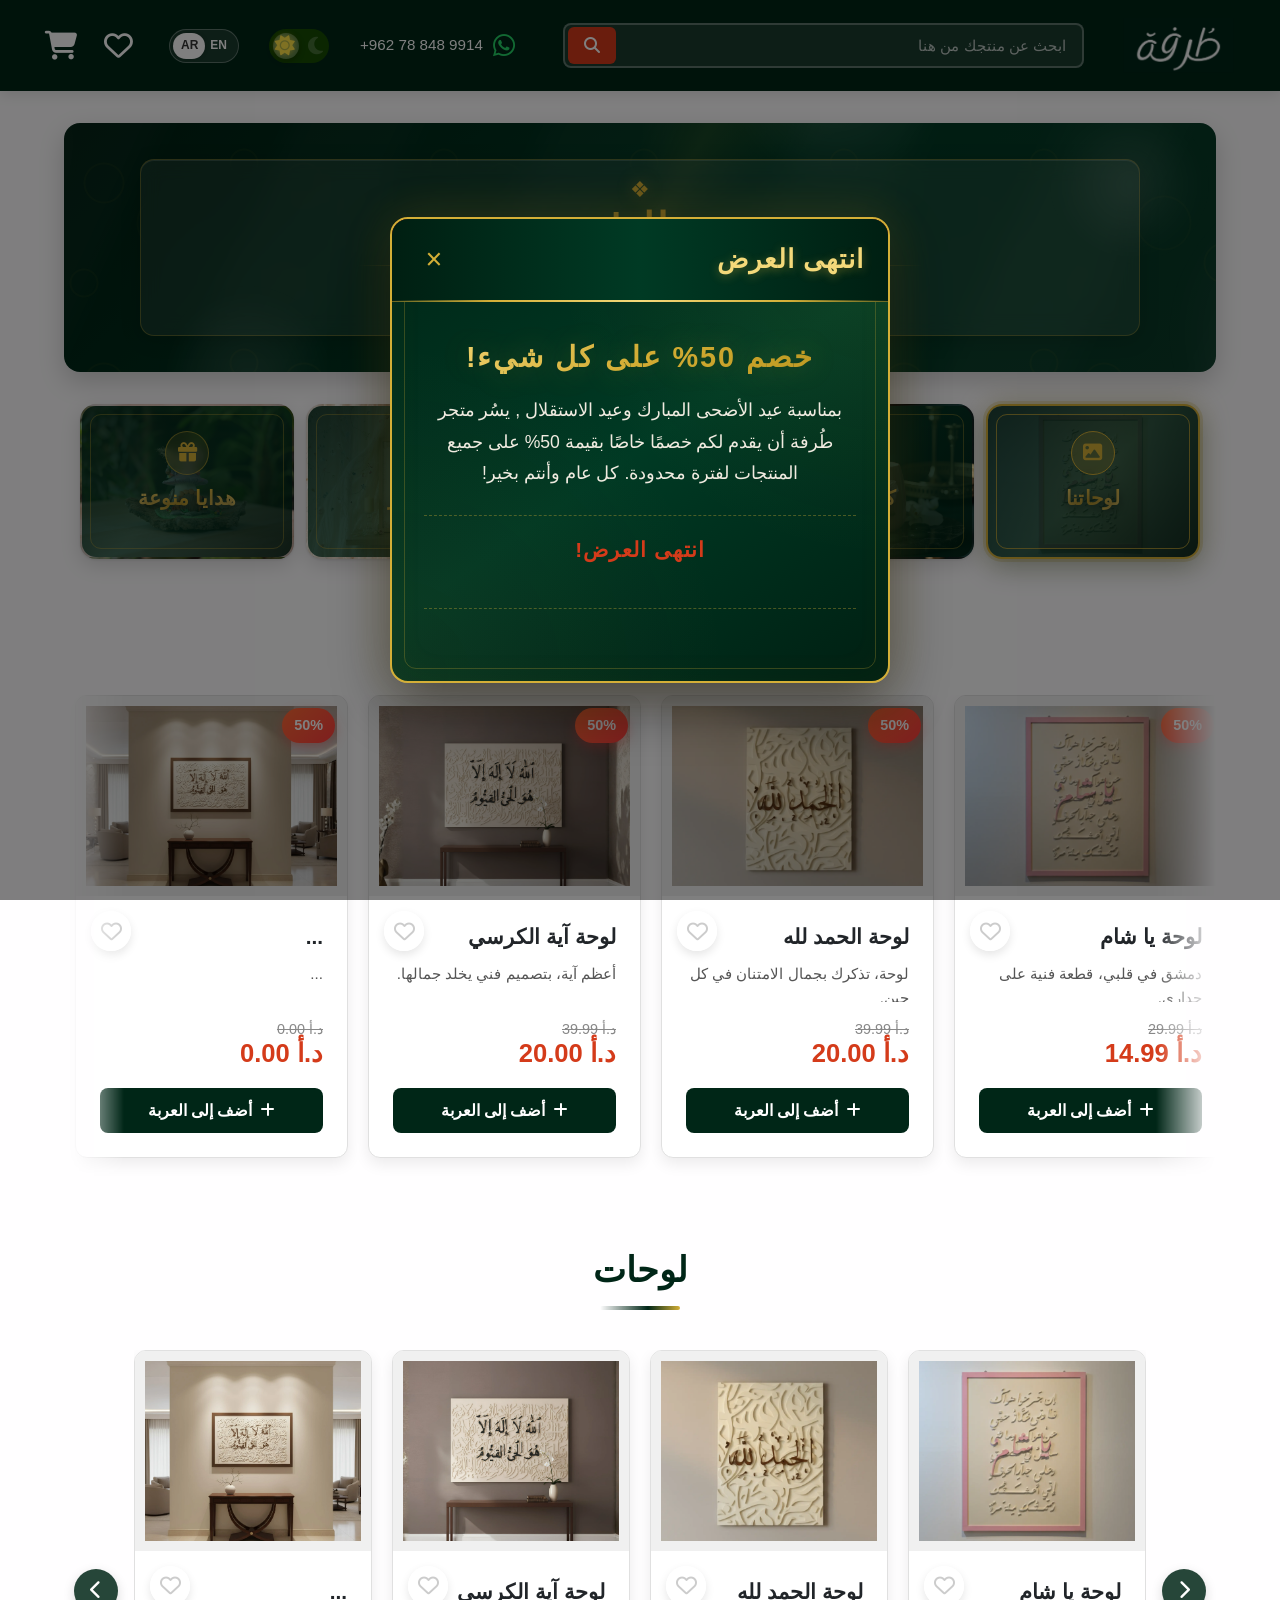
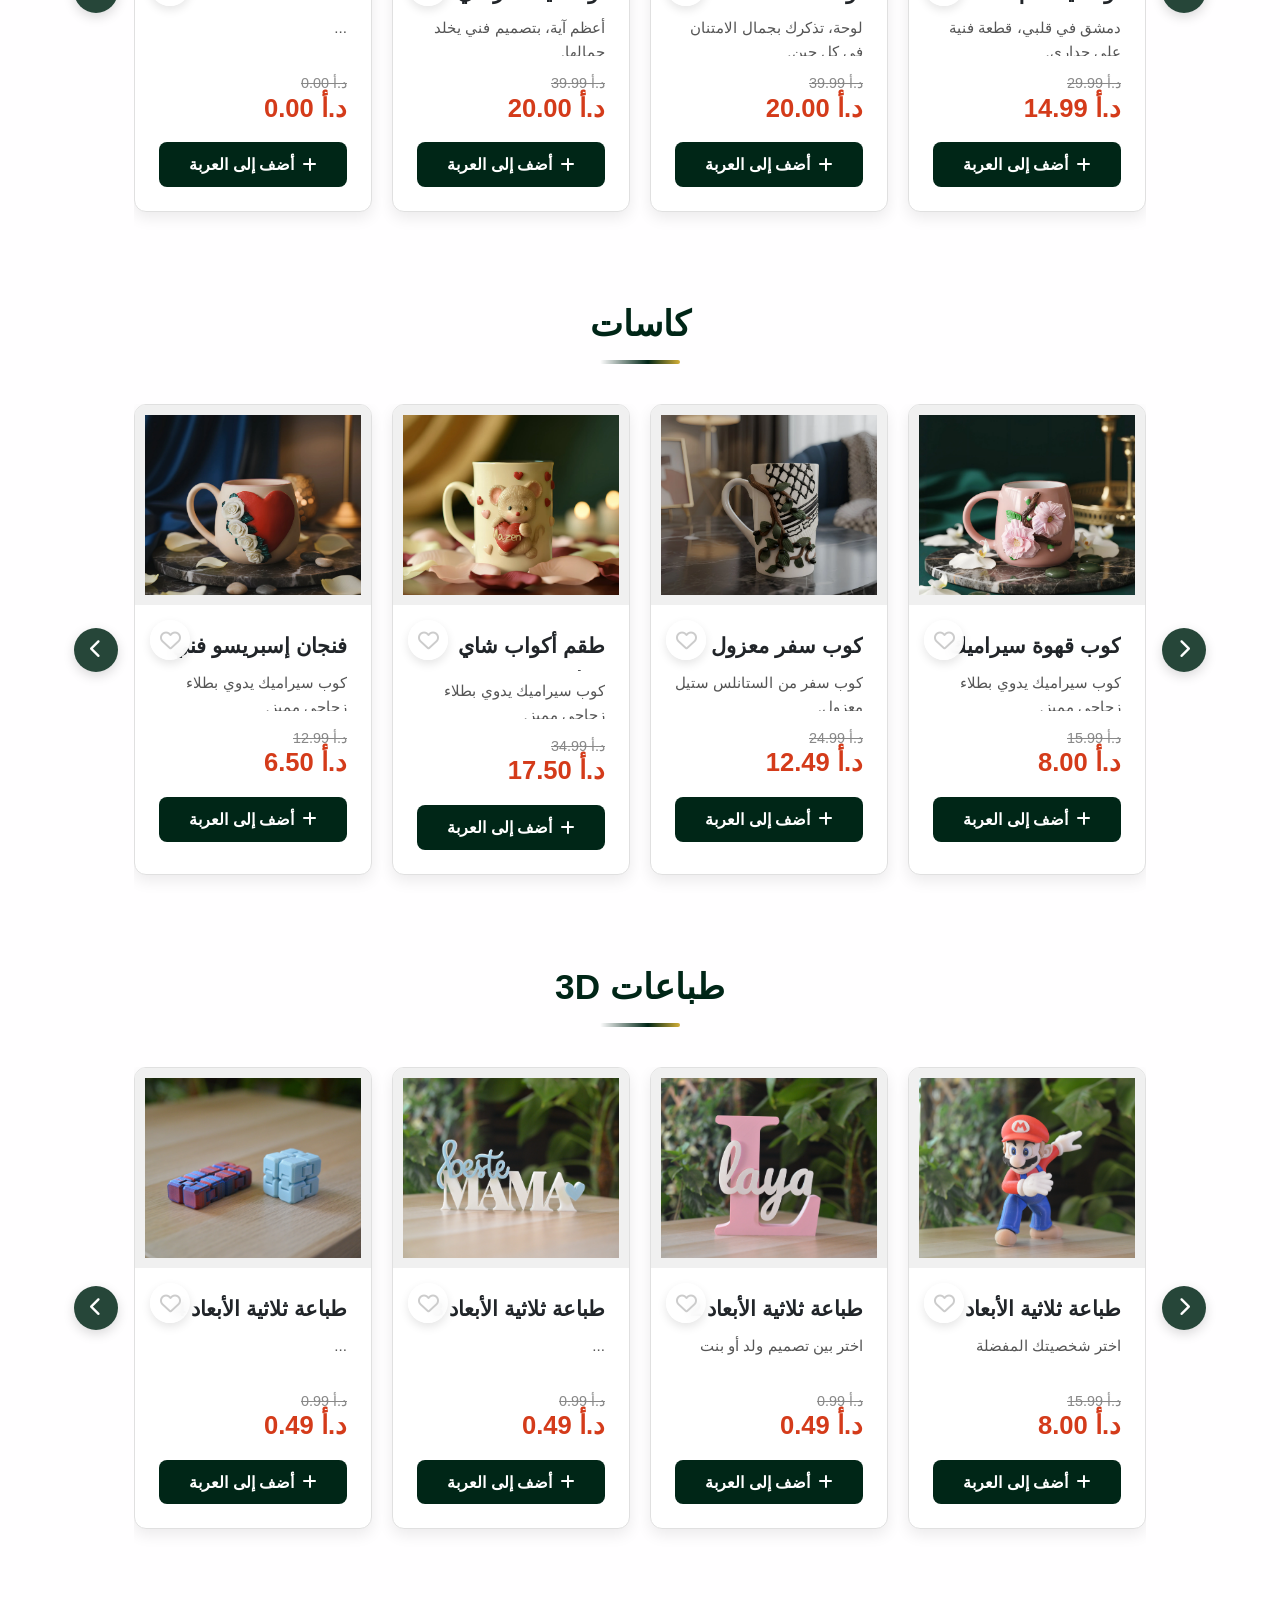
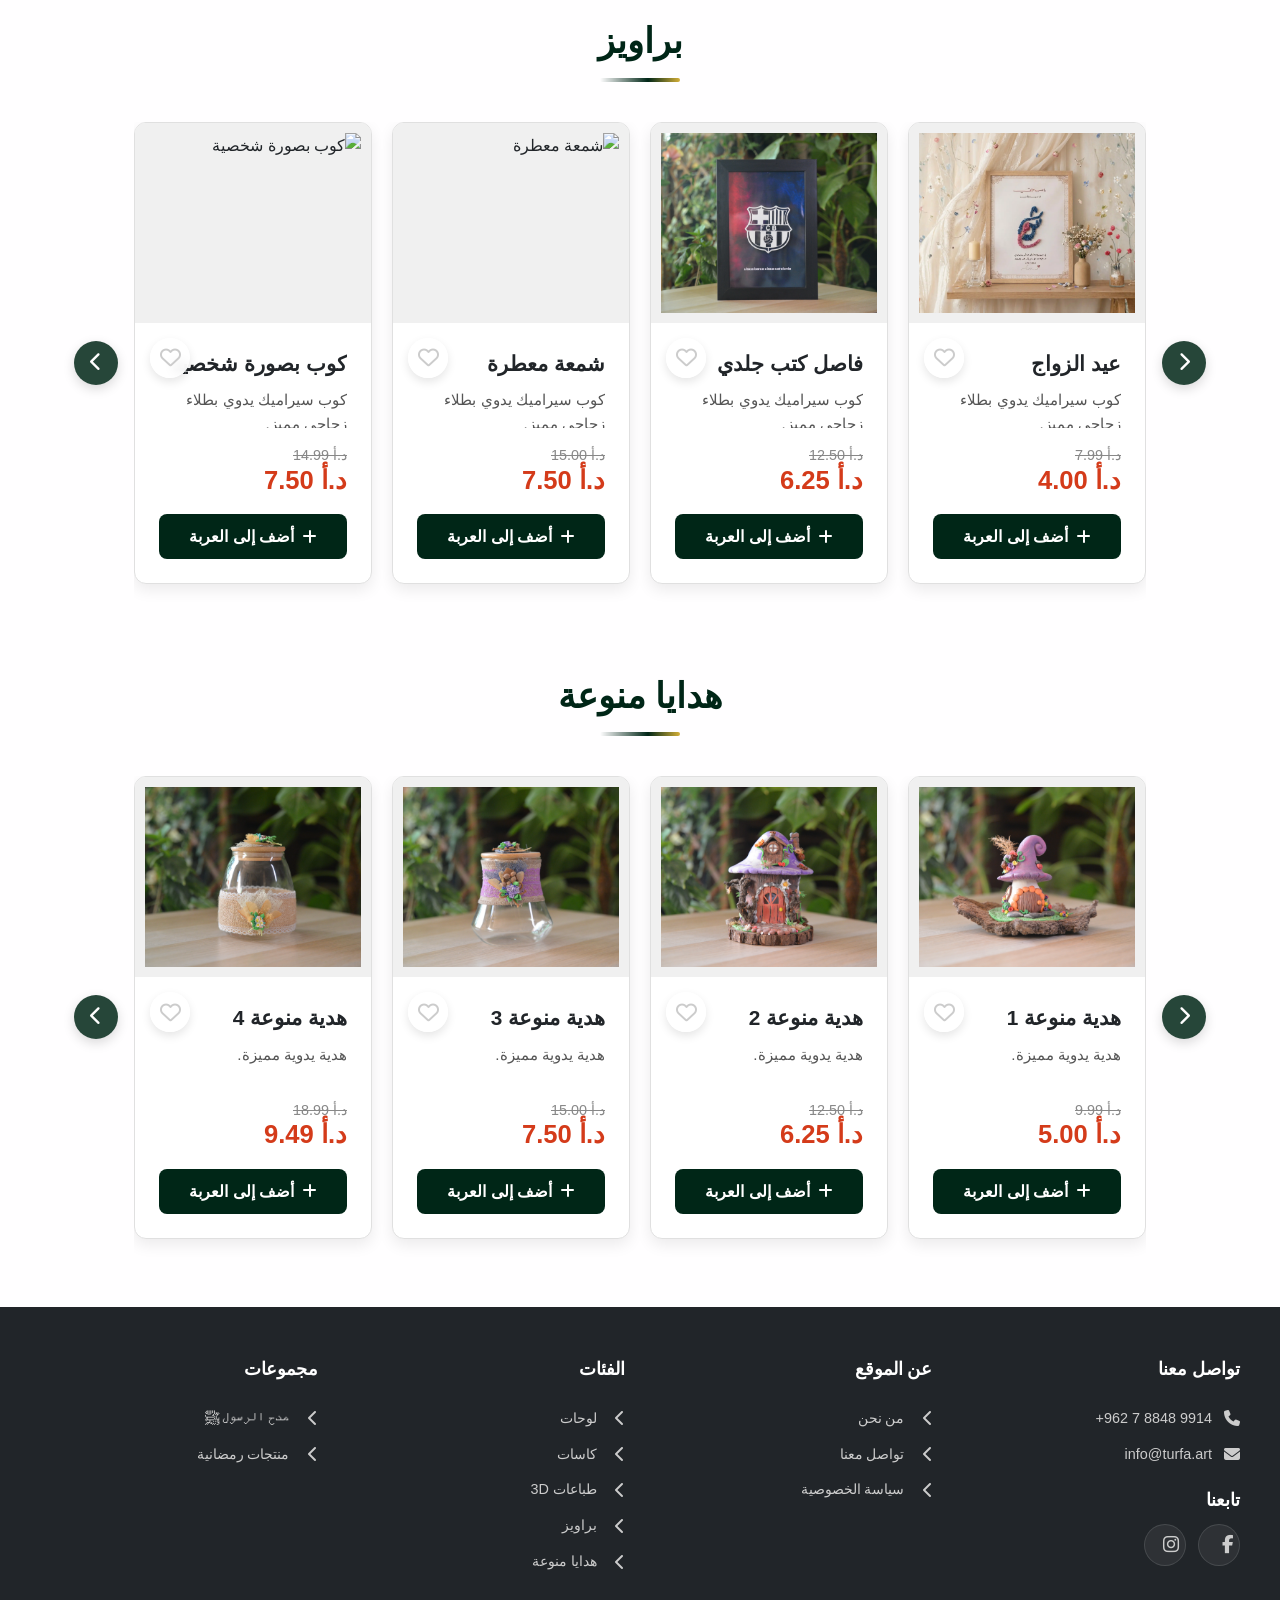
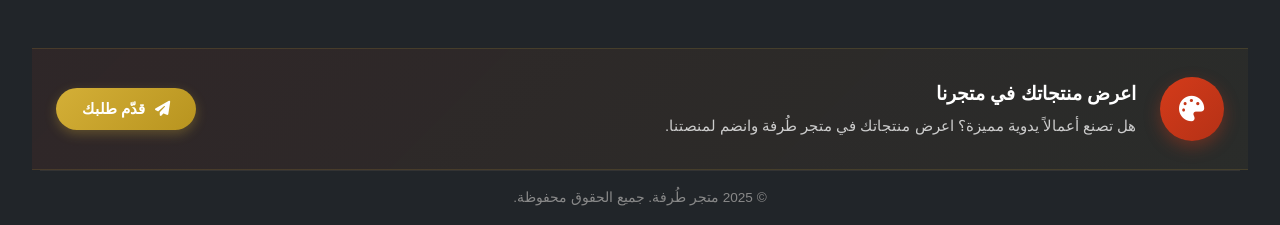
==== index.html @ 9173e9cd "Your message here" ====
<!DOCTYPE html>
<html lang="ar" dir="rtl"> 
<head>
    <meta charset="UTF-8">
    <meta name="viewport" content="width=device-width, initial-scale=1.0">

    <!-- ================================================== -->
    <!-- 🟢 SEO META TAGS - Primary                          -->
    <!-- ================================================== -->
    <title>متجر طُرفة | لوحات بالخط العربي وهدايا أردنية مميزة | Turfa Store</title>
    <meta name="description" content="متجر طُرفة - لوحات بخط عربي ثلاثية الأبعاد، كاسات مميزة، طباعات 3D، براويز، وهدايا عيد الزواج المخصصة. ديكور عربي أصيل بأيدٍ أردنية. توصيل لكل محافظات الأردن. Arabic calligraphy paintings, custom gifts, and authentic décor pieces from Jordan.">
    <meta name="keywords" content="متجر طرفة, خط عربي, لوحات خط عربي, هدايا الأردن, ديكور عربي, لوحات ثلاثية الأبعاد, هدايا عيد زواج, هدايا مخصصة, براويز, كاسات مميزة, طباعة 3D, ديكور بيت, لوحات عمّان, هدايا الزرقاء, turfa, turfa store, arabic calligraphy, jordan gifts, custom paintings, wedding gifts jordan, 3d prints, decor amman">
    <meta name="author" content="Turfa Store - متجر طُرفة">
    <meta name="robots" content="index, follow">
    <meta name="language" content="Arabic, English">
    <meta name="geo.region" content="JO">
    <meta name="geo.placename" content="Amman, Jordan">
    <meta name="theme-color" content="#002617">

    <!-- Canonical URL (عدّلها لما تشتري الدومين) -->
    <link rel="canonical" href="https://turfajo.me">

    <!-- ================================================== -->
    <!-- 🟢 OPEN GRAPH (Facebook, WhatsApp, LinkedIn)        -->
    <!-- ================================================== -->
    <meta property="og:type" content="website">
    <meta property="og:site_name" content="متجر طُرفة - Turfa Store">
    <meta property="og:title" content="متجر طُرفة | لوحات بالخط العربي وهدايا أردنية مميزة">
    <meta property="og:description" content="لوحات بخط عربي ثلاثية الأبعاد، كاسات مميزة، طباعات 3D، وهدايا مخصصة. ديكور عربي أصيل بأيدٍ أردنية. توصيل لكل الأردن.">
    <meta property="og:url" content="https://turfajo.me">
    <meta property="og:image" content="https://turfajo.me/icons/og-image.png">
    <meta property="og:image:secure_url" content="https://turfajo.me/icons/og-image.png">
    <meta property="og:image:type" content="image/png">
    <meta property="og:image:width" content="1200">
    <meta property="og:image:height" content="630">
    <meta property="og:image:alt" content="متجر طُرفة - فن عربي أصيل">
    <meta property="og:locale" content="ar_JO">
    <meta property="og:locale:alternate" content="en_US">

    <!-- ================================================== -->
    <!-- 🟢 TWITTER CARD                                     -->
    <!-- ================================================== -->
    <meta name="twitter:card" content="summary_large_image">
    <meta name="twitter:title" content="متجر طُرفة | لوحات بالخط العربي وهدايا أردنية مميزة">
    <meta name="twitter:description" content="لوحات بخط عربي ثلاثية الأبعاد، هدايا مخصصة، ديكور عربي أصيل. توصيل لكل الأردن.">
    <meta name="twitter:image" content="https://turfajo.me/icons/og-image.png">
    <meta name="twitter:image:alt" content="متجر طُرفة">

    <!-- ================================================== -->
    <!-- 🟢 FAVICON & APPLE TOUCH ICONS                      -->
    <!-- ================================================== -->
    <link rel="icon" type="image/png" href="icons/turfa_logo_ar.png">
    <link rel="shortcut icon" href="icons/turfa_logo_ar.png">
    <link rel="apple-touch-icon" href="icons/turfa_logo_ar.png">

    <!-- ================================================== -->
    <!-- 🟢 SCHEMA.ORG STRUCTURED DATA (Google Rich Results) -->
    <!-- ================================================== -->
    <script type="application/ld+json">
    {
      "@context": "https://schema.org",
      "@type": "Store",
      "name": "متجر طُرفة",
      "alternateName": "Turfa Store",
      "url": "https://turfajo.me/",
      "logo": "https://turfajo.me/icons/turfa_logo_ar.png",
      "image": "https://turfajo.me/icons/og-image.png",
      "description": "متجر متخصص بلوحات الخط العربي ثلاثية الأبعاد، الكاسات المميزة، الطباعات 3D، البراويز، والهدايا المخصصة. ديكور عربي أصيل من الأردن.",
      "address": {
        "@type": "PostalAddress",
        "addressCountry": "JO",
        "addressRegion": "Amman"
      },
      "contactPoint": {
        "@type": "ContactPoint",
        "telephone": "+962788489914",
        "contactType": "customer service",
        "availableLanguage": ["Arabic", "English"]
      },
      "sameAs": [
        "https://www.facebook.com/profile.php?id=61580280779889",
        "https://www.instagram.com/turfa.jo/"
      ],
      "priceRange": "JOD 10 - JOD 100",
      "paymentAccepted": ["Cash on Delivery", "CliQ", "Bank Transfer"],
      "currenciesAccepted": "JOD",
      "areaServed": {
        "@type": "Country",
        "name": "Jordan"
      }
    }
    </script>

    <!-- ================================================== -->
    <!-- 🟢 PRECONNECT - تسريع تحميل الموارد الخارجية         -->
    <!-- ================================================== -->
    <link rel="preconnect" href="https://cdnjs.cloudflare.com" crossorigin>

    <!-- Stylesheets -->
    <link rel="stylesheet" href="https://cdnjs.cloudflare.com/ajax/libs/font-awesome/6.4.0/css/all.min.css">
    <!-- 🟢 ملفات CSS مقسّمة (الترتيب مهم: base → components → responsive) -->
    <link rel="stylesheet" href="css/base.css">
    <link rel="stylesheet" href="css/components.css">
    <link rel="stylesheet" href="css/responsive.css">
</head>
<body>



    <header>
        <div class="header-container">
            <div class="logo">
                <img id="logoImage" src="icons/turfa_logo_ar.png" alt="متجر طُرفة - فن عربي وهدايا أصيلة" width="120" height="40">
            </div>
            
            <div class="search-container">
                <input type="text" id="searchInput" placeholder="ابحث عن منتجك من هنا" class="search-input">
                <button class="search-btn">
                    <i class="fas fa-search"></i>
                </button>
            </div>
            
            <div class="nav-icons">
                <a href="https://wa.me/+962788489914" class="whatsapp-contact" target="_blank">
                    <i class="fab fa-whatsapp"></i>
                    <span>+962 78 848 9914</span>
                </a>
                
                <div class="theme-switch-wrapper">
                    <label class="theme-switch" for="darkmode-toggle">
                        <input type="checkbox" id="darkmode-toggle" />
                        <div class="slider round">
                            <i class="fas fa-moon"></i>
                            <i class="fas fa-sun"></i>
                        </div>
                    </label>
                </div>

                <div class="language-switch-wrapper">
                    <label class="language-switch" for="lang-toggle">
                        <input type="checkbox" id="lang-toggle" />
                        <div class="lang-slider">
                            <span class="lang-text lang-ar">AR</span>
                            <span class="lang-text lang-en">EN</span>
                        </div>
                    </label>
                </div>

                <div class="cart-icon" id="favoritesIcon"> 
                    <i class="far fa-heart"></i>
                    <span class="cart-count" id="favoritesCount">0</span>
                </div>
                <div class="cart-icon" id="cartIcon">
                    <i class="fas fa-shopping-cart"></i>
                    <span class="cart-count" id="cartCount">0</span>
                </div>
            </div>
        </div>
    </header>
    
    <main>
<div class="hero hero-glass hero-anim">
  <span class="bg-shimmer" aria-hidden="true"></span>
  <span class="hero-pattern" aria-hidden="true"></span>
  <span class="hero-glow" aria-hidden="true"></span>
  <div class="hero-inner anim-float">
    <span class="hero-ornament hero-ornament-top" aria-hidden="true">❖</span>
    <h2 class="typewriter-container"><span id="typewriter-text"></span></h2>
    <div class="hero-divider" aria-hidden="true"></div>
    <p id="heroSubtitle">لوحات بخط عربي وهدايا مصممة بعناية</p>
  </div>
  </div>

  <!-- 🟢 بطاقات فئات المنتجات -->
  <nav class="category-cards" aria-label="فئات المنتجات">
    <button class="category-card" data-target="paintingsTitle" style="--cat-bg: url('../images/plates/1/1.webp');">
      <span class="category-card-overlay" aria-hidden="true"></span>
      <span class="category-card-content">
        <span class="category-card-icon"><i class="fas fa-image"></i></span>
        <span class="category-card-title" data-ar="لوحاتنا" data-en="Paintings">لوحاتنا</span>
        <span class="category-card-count" data-ar="تصفح اللوحات" data-en="Browse Paintings">تصفح اللوحات</span>
      </span>
    </button>
    
    <button class="category-card" data-target="cupsTitle" style="--cat-bg: url('../images/cup/1/1.webp');">
      <span class="category-card-overlay" aria-hidden="true"></span>
      <span class="category-card-content">
        <span class="category-card-icon"><i class="fas fa-mug-hot"></i></span>
        <span class="category-card-title" data-ar="كاساتنا" data-en="Cups">كاساتنا</span>
        <span class="category-card-count" data-ar="تصفح الكاسات" data-en="Browse Cups">تصفح الكاسات</span>
      </span>
    </button>

    <button class="category-card" data-target="prints3dTitle" style="--cat-bg: url('../images/3d/1/1.webp');">
      <span class="category-card-overlay" aria-hidden="true"></span>
      <span class="category-card-content">
        <span class="category-card-icon"><i class="fas fa-cube"></i></span>
        <span class="category-card-title" data-ar="طباعات 3D" data-en="3D Prints">طباعات 3D</span>
        <span class="category-card-count" data-ar="تصفح الطباعات" data-en="Browse 3D Prints">تصفح الطباعات</span>
      </span>
    </button>
    
    <button class="category-card" data-target="framesTitle" style="--cat-bg: url('../images/Frame/1/1.webp');">
      <span class="category-card-overlay" aria-hidden="true"></span>
      <span class="category-card-content">
        <span class="category-card-icon"><i class="fas fa-image"></i></span>
        <span class="category-card-title" data-ar="براويز" data-en="Frames">براويز</span>
        <span class="category-card-count" data-ar="تصفح البراويز" data-en="Browse Frames">تصفح البراويز</span>
      </span>
    </button>

    <button class="category-card" data-target="giftsTitle" style="--cat-bg: url('../images/gifts/1/1.webp');">
      <span class="category-card-overlay" aria-hidden="true"></span>
      <span class="category-card-content">
        <span class="category-card-icon"><i class="fas fa-gift"></i></span>
        <span class="category-card-title" data-ar="هدايا منوعة" data-en="Mixed Gifts">هدايا منوعة</span>
        <span class="category-card-count" data-ar="تصفح الهدايا" data-en="Browse Gifts">تصفح الهدايا</span>
      </span>
    </button>
  </nav>
        
        <!-- 🟢 قسم العروض بسكرول تلقائي مستمر -->
        <div class="offers-title-wrap">
            <h1 class="section-title offers-title" id="offersTitle">
                <span class="offers-badge"><i class="fas fa-fire"></i></span>
                <span class="offers-title-text">العروض</span>
            </h1>
            <span class="offers-title-underline" aria-hidden="true"></span>
        </div>
        <div class="carousel-wrapper offers-wrapper">
            <div class="products-grid offers-grid" id="offersContainer"></div>
        </div>

        <h1 class="section-title" id="paintingsTitle" style="margin-top: 4rem;">لوحاتنا</h1>
        <div class="carousel-wrapper">
            <button class="carousel-control prev" id="scrollPrev">
                <i class="fas fa-chevron-left"></i>
            </button>
            <div class="products-grid" id="productsContainer"></div>
            <button class="carousel-control next" id="scrollNext">
                <i class="fas fa-chevron-right"></i>
            </button>
        </div>

        <h1 class="section-title" id="cupsTitle" style="margin-top: 4rem;">كاساتنا</h1>
        <div class="carousel-wrapper">
            <button class="carousel-control prev" id="scrollPrevCups">
                <i class="fas fa-chevron-left"></i>
            </button>
            <div class="products-grid" id="cupsContainer"></div>
            <button class="carousel-control next" id="scrollNextCups">
                <i class="fas fa-chevron-right"></i>
            </button>
        </div>

        <h1 class="section-title" id="prints3dTitle" style="margin-top: 4rem;">طباعات 3D</h1>
        <div class="carousel-wrapper">
            <button class="carousel-control prev" id="scrollPrevPrints3d">
                <i class="fas fa-chevron-left"></i>
            </button>
            <div class="products-grid" id="prints3dContainer"></div>
            <button class="carousel-control next" id="scrollNextPrints3d">
                <i class="fas fa-chevron-right"></i>
            </button>
        </div>

        <h1 class="section-title" id="framesTitle" style="margin-top: 4rem;">براويز</h1>
        <div class="carousel-wrapper">
            <button class="carousel-control prev" id="scrollPrevFrames">
                <i class="fas fa-chevron-left"></i>
            </button>
            <div class="products-grid" id="framesContainer"></div>
            <button class="carousel-control next" id="scrollNextFrames">
                <i class="fas fa-chevron-right"></i>
            </button>
        </div>

        <h1 class="section-title" id="giftsTitle" style="margin-top: 4rem;">هدايا منوعة</h1>
        <div class="carousel-wrapper">
            <button class="carousel-control prev" id="scrollPrevGifts">
                <i class="fas fa-chevron-left"></i>
            </button>
            <div class="products-grid" id="giftsContainer"></div>
            <button class="carousel-control next" id="scrollNextGifts">
                <i class="fas fa-chevron-right"></i>
            </button>
        </div>
    </main>
    
    <div class="cart-modal" id="cartModal">
        <div class="cart-content">
            <div class="cart-header">
                <h2>عربتك</h2>
                <button class="close-cart" id="closeCart">&times;</button>
            </div>
            <div class="cart-items" id="cartItems"></div>
            <div class="cart-footer">
                <div class="total-price">الإجمالي: <span id="totalPrice">د.أ 0.00</span></div>
                <div class="cart-footer-buttons">
                    <button class="inquiry-btn" id="inquiryBtn">
                        <i class="fas fa-comment-dots"></i> <span id="inquiryBtnText">استفسار</span>
                    </button>
                    <button class="checkout-btn" id="checkoutBtn">
                        <i class="fab fa-whatsapp"></i> <span id="checkoutBtnText">متابعة الشراء عبر واتساب</span>
                    </button>
                </div>
            </div>
        </div>
    </div>

    <div class="cart-modal" id="favoritesModal">
        <div class="cart-content">
            <div class="cart-header">
                <h2 id="favoritesTitle">منتجاتك المفضلة</h2>
                <button class="close-cart" id="closeFavorites">&times;</button>
            </div>
            <div class="cart-items" id="favoritesItems"></div>
            <div class="cart-footer" style="justify-content: center;">
                <p id="favoritesFooterText" style="color: #888; margin: 0;"></p>
            </div>
        </div>
    </div>
    <div class="cart-modal" id="promoModal">
    <div class="cart-content" style="max-width: 500px; height: auto;">
        <div class="cart-header" style="background-color: var(--secondary);">
            <h2 id="promoTitle">عرض خاص!</h2>
            <button class="close-cart" id="closePromo">&times;</button>
        </div>
        <div class="detail-container" style="padding: 2rem; text-align: center;">
            <div id="promoContent" style="margin-bottom: 20px;">
                </div>
            <button id="closePromoBtn" class="checkout-btn" style="background-color: var(--primary); width: 100%;">
                تسوق الآن واستفد من الخصم
            </button>
        </div>
    </div>
</div>

    <!-- 🟢 موديل تقديم طلب الفنان (Artist Application) -->
    <div class="cart-modal artist-form-modal" id="artistFormModal">
        <div class="cart-content artist-form-content">
            <div class="cart-header artist-form-header">
                <div class="artist-form-header-text">
                    <h2 id="artistFormTitle">انضم لمتجر طُرفة</h2>
                    <p id="artistFormSubtitle">اعرض منتجاتك اليدوية على منصتنا</p>
                </div>
                <button class="close-cart" id="closeArtistForm">&times;</button>
            </div>

            <div class="artist-form-body">
                <!-- شريط استفسار -->
                <div class="artist-inquiry-banner">
                    <div class="artist-inquiry-text">
                        <i class="fas fa-circle-question"></i>
                        <span id="artistInquiryText">عندك أسئلة قبل التسجيل؟</span>
                    </div>
                    <button class="artist-inquiry-btn" id="artistInquiryBtn">
                        <i class="fab fa-whatsapp"></i>
                        <span id="artistInquiryBtnText">استفسر</span>
                    </button>
                </div>

                <!-- الحقول -->
                <div class="artist-form-fields">
                    <div class="checkout-form-field">
                        <label for="artistName">
                            <span id="artistNameLabel">الاسم الكامل</span>
                            <span class="required-star">*</span>
                        </label>
                        <input type="text" id="artistName" autocomplete="name" />
                    </div>

                    <div class="checkout-form-field">
                        <label for="artistPhone">
                            <span id="artistPhoneLabel">رقم الهاتف</span>
                            <span class="required-star">*</span>
                        </label>
                        <input type="tel" id="artistPhone" autocomplete="tel" placeholder="07XXXXXXXX" />
                    </div>

                    <div class="checkout-form-field full-width">
                        <label for="artistProductType">
                            <span id="artistProductTypeLabel">نوع المنتجات</span>
                            <span class="required-star">*</span>
                        </label>
                        <select id="artistProductType">
                            <option value="" id="artistProductTypePlaceholder">اختر نوع المنتجات</option>
                        </select>
                    </div>

                    <div class="checkout-form-field full-width">
                        <label for="artistDescription">
                            <span id="artistDescriptionLabel">وصف منتجاتك</span>
                            <span class="required-star">*</span>
                        </label>
                        <textarea id="artistDescription" rows="3" placeholder="اكتب وصفاً مختصراً عن منتجاتك، خبرتك، والأسعار التقريبية..." maxlength="500"></textarea>
                    </div>

                    <div class="checkout-form-field full-width">
                        <label for="artistInstagram">
                            <span id="artistInstagramLabel">رابط الإنستغرام (اختياري)</span>
                        </label>
                        <input type="text" id="artistInstagram" placeholder="@username أو instagram.com/username" />
                    </div>

                    <!-- ملاحظة الصور -->
                    <div class="artist-photos-note">
                        <i class="fas fa-camera"></i>
                        <span id="artistPhotosNote">ستتمكن من إرسال صور منتجاتك مباشرة في محادثة الواتساب بعد إرسال الطلب</span>
                    </div>

                    <p class="checkout-form-hint" id="artistFormHint">* الحقول المعلّمة إجبارية</p>
                    <p class="checkout-form-error" id="artistFormErrorMsg"></p>
                </div>
            </div>

            <div class="cart-footer artist-form-footer">
                <button class="checkout-form-cancel" id="artistFormCancelBtn">رجوع</button>
                <button class="checkout-btn artist-form-submit" id="artistFormSubmitBtn">
                    <i class="fab fa-whatsapp"></i> <span id="artistFormSubmitText">إرسال طلب الانضمام</span>
                </button>
            </div>
        </div>
    </div>

    <!-- 🟢 موديل نموذج الطلب (قبل واتساب) -->
    <div class="cart-modal checkout-form-modal" id="checkoutFormModal">
        <div class="cart-content checkout-form-content">
            <div class="cart-header checkout-form-header">
                <div class="checkout-form-header-text">
                    <h2 id="checkoutFormTitle">إتمام الطلب</h2>
                    <p id="checkoutFormSubtitle">أكمل بياناتك ليصلك الطلب بأسرع وقت</p>
                </div>
                <button class="close-cart" id="closeCheckoutForm">&times;</button>
            </div>

            <div class="checkout-form-body">
                <!-- ملخص الطلب -->
                <div class="checkout-summary">
                    <div class="checkout-summary-header">
                        <i class="fas fa-receipt"></i>
                        <span id="checkoutSummaryTitle">ملخص الطلب</span>
                    </div>
                    <div class="checkout-summary-items" id="checkoutSummaryItems"></div>
                    <div class="checkout-summary-row">
                        <span id="checkoutSubtotalLabel">المجموع الفرعي</span>
                        <span id="checkoutSubtotalValue">د.أ 0.00</span>
                    </div>
                    <div class="checkout-summary-row">
                        <span id="checkoutShippingLabel">رسوم التوصيل</span>
                        <span id="checkoutShippingValue">د.أ 0.00</span>
                    </div>
                    <div class="checkout-summary-row checkout-summary-total">
                        <span id="checkoutTotalLabel">الإجمالي</span>
                        <span id="checkoutTotalValue">د.أ 0.00</span>
                    </div>
                </div>

                <!-- 🟢 شريط معلومات التوصيل + Toggle -->
                <div class="checkout-shipping-banner">
                    <div class="checkout-shipping-icon">
                        <i class="fas fa-truck-fast"></i>
                    </div>
                    <div class="checkout-shipping-text">
                        <strong id="checkoutShippingBannerTitle">خدمة توصيل بدينارين فقط</strong>
                        <span id="checkoutShippingBannerSub">لجميع محافظات المملكة الأردنية الهاشمية</span>
                    </div>
                    <label class="checkout-shipping-toggle" for="checkoutShippingToggle">
                        <input type="checkbox" id="checkoutShippingToggle" />
                        <span class="checkout-shipping-toggle-slider"></span>
                    </label>
                </div>

                <!-- 🟢 رسالة استلام شخصي (تظهر لو التوصيل غير مفعّل) -->
                <div class="checkout-pickup-notice" id="checkoutPickupNotice">
                    <i class="fas fa-store"></i>
                    <span id="checkoutPickupText">استلام شخصي - سيتم التنسيق على المكان عبر واتساب</span>
                </div>

                <!-- الحقول -->
                <div class="checkout-form-fields">
                    <div class="checkout-form-field">
                        <label for="checkoutName">
                            <span id="checkoutNameLabel">الاسم الكامل</span>
                            <span class="required-star">*</span>
                        </label>
                        <input type="text" id="checkoutName" autocomplete="name" />
                    </div>

                    <div class="checkout-form-field">
                        <label for="checkoutPhone">
                            <span id="checkoutPhoneLabel">رقم الهاتف</span>
                            <span class="required-star">*</span>
                        </label>
                        <input type="tel" id="checkoutPhone" autocomplete="tel" placeholder="07XXXXXXXX" />
                    </div>

                    <!-- 🟢 حقول التوصيل (تختفي لو الاستلام شخصي) -->
                    <div class="checkout-form-field checkout-shipping-field">
                        <label for="checkoutCity">
                            <span id="checkoutCityLabel">المدينة</span>
                            <span class="required-star">*</span>
                        </label>
                        <select id="checkoutCity">
                            <option value="" data-ar="اختر المدينة" data-en="Select City">اختر المدينة</option>
                        </select>
                    </div>

                    <div class="checkout-form-field full-width checkout-shipping-field">
                        <label for="checkoutAddress">
                            <span id="checkoutAddressLabel">العنوان التفصيلي</span>
                            <span class="required-star">*</span>
                        </label>
                        <textarea id="checkoutAddress" rows="2" placeholder="مثال: شارع الجامعة، عمارة 12، شقة 3"></textarea>
                    </div>

                    <div class="checkout-form-field full-width">
                        <label>
                            <span id="checkoutPaymentLabel">طريقة الدفع</span>
                            <span class="required-star">*</span>
                        </label>
                        <div class="checkout-payment-options">
                            <label class="checkout-payment-option">
                                <input type="radio" name="checkoutPayment" value="cod" checked />
                                <span class="checkout-payment-card">
                                    <i class="fas fa-money-bill-wave"></i>
                                    <span class="checkout-payment-name" id="checkoutPaymentCOD">الدفع عند الاستلام</span>
                                </span>
                            </label>
                            <label class="checkout-payment-option">
                                <input type="radio" name="checkoutPayment" value="cliq" />
                                <span class="checkout-payment-card">
                                    <i class="fas fa-mobile-alt"></i>
                                    <span class="checkout-payment-name" id="checkoutPaymentCliQ">CliQ</span>
                                </span>
                            </label>
                        </div>
                    </div>

                    <div class="checkout-form-field full-width">
                        <label for="checkoutNotes">
                            <span id="checkoutNotesLabel">ملاحظات (اختياري)</span>
                        </label>
                        <textarea id="checkoutNotes" rows="2" maxlength="200"></textarea>
                    </div>

                    <p class="checkout-form-hint" id="checkoutFormHint">* الحقول المعلّمة إجبارية</p>
                    <p class="checkout-form-error" id="checkoutFormErrorMsg"></p>
                </div>
            </div>

            <div class="cart-footer checkout-form-footer">
                <button class="checkout-form-cancel" id="checkoutFormCancelBtn">رجوع</button>
                <button class="checkout-btn checkout-form-submit" id="checkoutFormSubmitBtn">
                    <i class="fab fa-whatsapp"></i> <span id="checkoutFormSubmitText">إرسال الطلب عبر واتساب</span>
                </button>
            </div>
        </div>
    </div>

    <!-- 🟢 موديل تخصيص هدية عيد الزواج -->
    <div class="cart-modal wedding-form-modal" id="weddingFormModal">
        <div class="cart-content wedding-form-content">
            <div class="cart-header wedding-form-header">
                <div class="wedding-form-header-text">
                    <h2 id="weddingFormTitle">خصص هديتك</h2>
                    <p id="weddingFormSubtitle">اكتب لنا التفاصيل ونحن نحوّلها لقطعة فنية تخلّد ذكراكم</p>
                </div>
                <button class="close-cart" id="closeWeddingForm">&times;</button>
            </div>
            <div class="wedding-form-body">
                <div class="wedding-form-product-preview" id="weddingFormPreview">
                    <img id="weddingFormProductImg" src="" alt="">
                    <div class="wedding-form-product-info">
                        <h3 id="weddingFormProductName"></h3>
                        <span id="weddingFormProductPrice"></span>
                    </div>
                </div>

                <div class="wedding-form-fields">
                    <div class="wedding-form-row">
                        <div class="wedding-form-field">
                            <label for="weddingInitial1">
                                <span id="weddingInitial1Label">الحرف الأول</span>
                                <span class="required-star">*</span>
                            </label>
                            <input type="text" id="weddingInitial1" maxlength="1" autocomplete="off" />
                        </div>
                        <div class="wedding-form-heart" aria-hidden="true">
                            <i class="fas fa-heart"></i>
                        </div>
                        <div class="wedding-form-field">
                            <label for="weddingInitial2">
                                <span id="weddingInitial2Label">الحرف الثاني</span>
                                <span class="required-star">*</span>
                            </label>
                            <input type="text" id="weddingInitial2" maxlength="1" autocomplete="off" />
                        </div>
                    </div>

                    <div class="wedding-form-field full-width">
                        <label>
                            <span id="weddingDateLabel">تاريخ الزواج</span>
                            <span class="required-star">*</span>
                        </label>
                        <div class="wedding-date-picker" id="weddingDatePicker">
                            <button type="button" class="wedding-date-trigger" id="weddingDateTrigger">
                                <span class="wedding-date-icon"><i class="fas fa-calendar-heart"></i></span>
                                <span class="wedding-date-display" id="weddingDateDisplay">—</span>
                                <span class="wedding-date-chevron"><i class="fas fa-chevron-down"></i></span>
                            </button>
                            <div class="wedding-date-dropdown" id="weddingDateDropdown">
                                <div class="wedding-date-cols">
                                    <div class="wedding-date-col">
                                        <div class="wedding-date-col-label" id="weddingDayLabel">اليوم</div>
                                        <div class="wedding-date-wheel" id="weddingDayWheel"></div>
                                    </div>
                                    <div class="wedding-date-col">
                                        <div class="wedding-date-col-label" id="weddingMonthLabel">الشهر</div>
                                        <div class="wedding-date-wheel" id="weddingMonthWheel"></div>
                                    </div>
                                    <div class="wedding-date-col">
                                        <div class="wedding-date-col-label" id="weddingYearLabel">السنة</div>
                                        <div class="wedding-date-wheel" id="weddingYearWheel"></div>
                                    </div>
                                </div>
                                <div class="wedding-date-actions">
                                    <button type="button" class="wedding-date-clear" id="weddingDateClear">مسح</button>
                                    <button type="button" class="wedding-date-confirm" id="weddingDateConfirm">تم</button>
                                </div>
                            </div>
                            <input type="hidden" id="weddingDate" />
                        </div>
                    </div>

                    <div class="wedding-form-field full-width">
                        <label for="weddingCustomText">
                            <span id="weddingCustomTextLabel">نص خاص (اختياري)</span>
                        </label>
                        <textarea id="weddingCustomText" rows="2" maxlength="80"></textarea>
                    </div>

                    <p class="wedding-form-hint" id="weddingFormHint">* الحقول المعلّمة إجبارية</p>
                    <p class="wedding-form-error" id="weddingFormErrorMsg"></p>
                </div>
            </div>
            <div class="cart-footer wedding-form-footer">
                <button class="wedding-form-cancel" id="weddingFormCancelBtn">إلغاء</button>
                <button class="checkout-btn wedding-form-submit" id="weddingFormSubmitBtn">
                    <i class="fas fa-cart-plus"></i> <span id="weddingFormSubmitText">أضف للسلة</span>
                </button>
            </div>
        </div>
    </div>

    <div class="cart-modal" id="productDetailModal">
        <div class="cart-content" style="max-width: 600px; height: 90%; margin: 20px auto; overflow: hidden;">
            <div class="cart-header">
                <h2 id="detailTitle">تفاصيل المنتج</h2>
                <button class="close-cart" id="closeDetail">&times;</button>
            </div>
            <div id="detailContentScroll" style="flex-grow: 1; overflow-y: auto;">
                <div class="detail-container" style="padding: 2rem;">
                    <div id="detailImageContainer" class="detail-image-container is-zoomable" role="button" tabindex="0" aria-label="اضغط لتكبير الصورة">
                        <img id="detailImage" src="" alt="Product Image">
                        <span class="zoom-hint-badge" aria-hidden="true">
                            <i class="fas fa-search-plus"></i>
                        </span>
                    </div>
                    <div id="thumbnailGallery" style="display: flex; gap: 10px; margin-top: 15px; overflow-x: auto; padding-bottom: 10px; flex-shrink: 0;"></div>
                    <h1 id="detailName" style="margin-top: 10px; margin-bottom: 5px; font-size: 2rem;"></h1>
                    <p id="detailDescriptionShort" style="color: #777; font-size: 0.95rem; margin-bottom: 20px;"></p>
                    <div class="detail-price-row" style="margin-bottom: 25px; display: block; padding: 0;"></div>
                    <h3 id="detailDescriptionHeader" style="color: var(--text); margin-top: 10px; margin-bottom: 5px; border-top: 1px solid var(--border); padding-top: 15px;"></h3>
                    <p id="detailDescriptionFull" style="color: #555; font-size: 0.95rem; line-height: 1.6;"></p>
                </div>
            </div>
        </div>
    </div>

    <!-- 🟢 Image Lightbox - تكبير صور المنتجات -->
    <div class="image-lightbox" id="imageLightbox" role="dialog" aria-modal="true" aria-label="عرض الصورة بحجم أكبر">
        <button class="image-lightbox-close" id="imageLightboxClose" aria-label="إغلاق">
            <i class="fas fa-times"></i>
        </button>
        <div class="image-lightbox-stage" id="imageLightboxStage">
            <img class="image-lightbox-img" id="imageLightboxImg" src="" alt="">
        </div>
        <div class="image-lightbox-hint" id="imageLightboxHint">
            <i class="fas fa-search-plus"></i>
            <span>اضغط مرتين للتكبير • اسحب للتحريك</span>
        </div>
    </div>
    
    <div class="floating-cart-widget" id="floatingCart">
        <div class="floating-cart-content">
            <div class="floating-cart-icon">
                <i class="fas fa-shopping-bag"></i>
            </div>
            <div class="floating-cart-info">
                <div class="floating-cart-items">
                    <span id="floatingItemCount">0</span> <span id="floatingItemText">منتج</span>
                </div>
                <div class="floating-cart-price" id="floatingTotalPrice">د.أ 0.00</div>
            </div>
        </div>
    </div>

    <!-- 🟢 موديل من نحن -->
    <div class="cart-modal info-modal" id="aboutModal">
        <div class="cart-content info-content">
            <div class="cart-header info-header">
                <h2 id="aboutTitle">من نحن</h2>
                <button class="close-cart" id="closeAbout">&times;</button>
            </div>
            <div class="info-body" id="aboutBody"></div>
        </div>
    </div>

    <!-- 🟢 موديل سياسة الخصوصية -->
    <div class="cart-modal info-modal" id="privacyModal">
        <div class="cart-content info-content">
            <div class="cart-header info-header">
                <h2 id="privacyTitle">سياسة الخصوصية</h2>
                <button class="close-cart" id="closePrivacy">&times;</button>
            </div>
            <div class="info-body" id="privacyBody"></div>
        </div>
    </div>

    <!-- 🟢 موديل "قريباً" لمجموعات الفوتر -->
    <div class="cart-modal info-modal" id="comingSoonModal">
        <div class="cart-content info-content">
            <div class="cart-header info-header">
                <h2 id="comingSoonTitle">قريباً</h2>
                <button class="close-cart" id="closeComingSoon">&times;</button>
            </div>
            <div class="info-body" id="comingSoonBody"></div>
        </div>
    </div>

    <!-- 🟢 موديل تواصل معنا -->
    <div class="cart-modal info-modal" id="contactModal">
        <div class="cart-content info-content">
            <div class="cart-header info-header">
                <h2 id="contactTitle">تواصل معنا</h2>
                <button class="close-cart" id="closeContact">&times;</button>
            </div>
            <div class="info-body" id="contactBody"></div>
        </div>
    </div>

    <footer class="footer-main">
        <div class="footer-container">
            <div class="footer-col">
                <h3></h3>
                <ul></ul>
                <div style="margin-top: 20px;">
                    <h3 style="margin-bottom: 10px;"></h3>
                    <div class="social-icons">
                        <a href="https://www.facebook.com/profile.php?id=61580280779889"><i class="fab fa-facebook-f"></i></a>
                        <a href="https://www.instagram.com/turfa.jo/"><i class="fab fa-instagram"></i></a>
                    </div>
                </div>
            </div>
            <div class="footer-col">
                <h3></h3>
                <ul></ul>
            </div>
            <div class="footer-col">
                <h3></h3>
                <ul></ul>
            </div>
            <div class="footer-col">
                <h3></h3>
                <ul></ul>
            </div>
        </div>

        <!-- 🟢 قسم دعوة الفنانين -->
        <div class="artist-cta-section">
            <div class="artist-cta-content">
                <div class="artist-cta-icon">
                    <i class="fas fa-palette"></i>
                </div>
                <div class="artist-cta-text">
                    <h3 id="artistCtaTitle">اعرض منتجاتك في متجرنا</h3>
                    <p id="artistCtaDesc">هل تصنع أعمالاً يدوية مميزة؟ اعرض منتجاتك في متجر طُرفة وانضم لمنصتنا.</p>
                </div>
                <button class="artist-cta-btn" id="openArtistFormBtn">
                    <i class="fas fa-paper-plane"></i>
                    <span id="artistCtaBtnText">قدّم طلبك</span>
                </button>
            </div>
        </div>

        <div class="footer-bottom">
            <p id="footerCopyright"></p>
        </div>
    </footer>
<a id="scrollToTopBtn" class="scroll-to-top">
    <i class="fas fa-chevron-up"></i>
</a>
    <!-- 🟢 ملفات JavaScript مقسّمة - الترتيب مهم! -->
    <!-- 1. data.js: البيانات والترجمة (لازم يكون أول شي) -->
    <script src="js/data.js"></script>
    <!-- 2. ui.js: دوال العرض والواجهة -->
    <script src="js/ui.js"></script>
    <!-- 3. modals.js: السلة، نموذج الطلب، الموديلات -->
    <script src="js/modals.js"></script>
    <!-- 4. main.js: نقطة البداية والتشغيل (لازم يكون آخر شي) -->
    <script src="js/main.js"></script>
</body>
</html>
---- css/base.css ----
/* =================================================================
   🎨 base.css - الأساسيات والمكونات الرئيسية
   -----------------------------------------------------------------
   • Reset + CSS Variables (:root)
   • Header + Search + Nav icons + Cart icons
   • Banner + Section titles + Carousels
   • Products grid + Product cards + Add to cart
   • Cart Modal (السلة الأساسية)
   • Variants + Product details
   ================================================================= */

* {
    margin: 0;
    padding: 0;
    box-sizing: border-box;
    font-family: 'Segoe UI', Tahoma, Geneva, Verdana, sans-serif;
}

:root {
    --primary: #002617;
    --primary-light: #003a24;
    --background: #fffeff;
    --text: #212529;
    --secondary: #d43b1a;
    --light-gray: #f0f0f0;
    --border: #e0e0e0;
    --footer-bg: #212529; 
    --footer-text: #ccc;
    --footer-link: #ffffff;
    --footer-icon-hover: #00b5ad; 
    --card-bg: #ffffff;
}

body {
    background-color: var(--background);
    color: var(--text);
    line-height: 1.6;
}

header {
    background-color: var(--primary);
    color: white;
    padding: 1rem 2rem;
    box-shadow: 0 4px 12px rgba(0, 0, 0, 0.1);
    position: sticky;
    top: 0;
    z-index: 100;
    /* 🟢 transition للإخفاء/الإظهار عند السكرول */
    transform: translateY(0);
    transition: transform 0.35s cubic-bezier(0.4, 0, 0.2, 1), box-shadow 0.25s ease;
    will-change: transform;
}

/* 🟢 لما المستخدم ينزل لتحت بنخفي الـ header */
header.header-hidden {
    transform: translateY(-100%);
    box-shadow: none;
}

/* 🟢 احترام تفضيلات تقليل الحركة */
@media (prefers-reduced-motion: reduce) {
    header {
        transition: none;
    }
}

.header-container {
    max-width: 1200px;
    margin: 0 auto;
    display: flex;
    justify-content: space-between;
    align-items: center;
}

.logo {
    display: flex;
    align-items: center;
    /* 🟢 إشارة بصرية إن اللوغو قابل للضغط */
    cursor: pointer;
    /* 🟢 padding بسيط بدون border-radius لئلا يقطع شكل اللوغو المستطيل */
    padding: 2px;
    transition: transform 0.4s cubic-bezier(0.34, 1.56, 0.64, 1);
}

.logo img {
    /* 🟢 زيادة ارتفاع الصورة الأساسية قليلاً لتظهر الأيقونة والنص بوضوح */
    height: 55px; 
    /* 🟢 التأكد من أن الحد الأقصى للعرض يسمح بعرض اللوغو كاملًا */
    max-width: 250px; 
    
    /* 🟢 استخدام object-fit: contain يضمن أن اللوغو يظهر كاملاً دون قص */
    object-fit: contain;
    
    /* 🟢 لضمان سلاسة التحميل */
    vertical-align: middle;

    /* 🟢 transition سلس بـ easing مرن (bounce خفيف جداً) */
    transition: transform 0.4s cubic-bezier(0.34, 1.56, 0.64, 1);
    transform-origin: center center;
    will-change: transform;
}

/* 🟢 تأثير الـ hover: تكبير ناعم بس - بدون توهج أو فلاتر */
.logo:hover img {
    transform: scale(1.06);
}

/* 🟢 تأثير الضغط: انكماش بسيط لإعطاء feedback */
.logo:active img {
    transform: scale(0.96);
    transition: transform 0.1s ease;
}

/* 🟢 احترام تفضيلات المستخدم لتقليل الحركة */
@media (prefers-reduced-motion: reduce) {
    .logo img {
        transition: none;
    }
    .logo:hover img {
        transform: none;
    }
}

.search-container {
    display: flex;
    align-items: center;
    flex: 1;
    max-width: 600px;
    margin: 0 2rem;
    position: relative;
}

.search-input {
    width: 100%;
    padding: 0.75rem 3.5rem 0.75rem 1rem;
    border: 2px solid rgba(255, 255, 255, 0.3);
    border-radius: 8px;
    background: rgba(255, 255, 255, 0.1);
    color: white;
    font-size: 0.95rem;
    transition: all 0.3s ease;
}

.search-input::placeholder {
    color: rgba(255, 255, 255, 0.7);
}

.search-input:focus {
    outline: none;
    background: rgba(255, 255, 255, 0.15);
    border-color: rgba(255, 255, 255, 0.5);
}

.search-btn {
    position: absolute;
    right: 5px;
    background: var(--secondary);
    border: none;
    padding: 0.6rem 1rem;
    border-radius: 6px;
    color: white;
    cursor: pointer;
    transition: all 0.35s cubic-bezier(0.34, 1.56, 0.64, 1);
    overflow: hidden;
    position: absolute;
}

.search-btn::before {
    content: '';
    position: absolute;
    inset: 0;
    background: linear-gradient(135deg, #b83216 0%, var(--secondary) 100%);
    opacity: 0;
    transition: opacity 0.3s ease;
    z-index: 0;
}

.search-btn i {
    font-size: 1rem;
    position: relative;
    z-index: 1;
    transition: transform 0.4s cubic-bezier(0.34, 1.56, 0.64, 1);
}

.search-btn:hover {
    transform: scale(1.05);
    box-shadow: 0 4px 12px rgba(212, 59, 26, 0.4);
}

.search-btn:hover::before {
    opacity: 1;
}

.search-btn:hover i {
    transform: rotate(90deg) scale(1.1);
}

.search-btn:active {
    transform: scale(0.95);
}

.whatsapp-contact {
    display: flex;
    align-items: center;
    gap: 10px;
    color: white;
    text-decoration: none;
    padding: 0.5rem 1rem;
    border-radius: 50px;
    transition: all 0.35s cubic-bezier(0.34, 1.56, 0.64, 1);
    font-weight: 500;
    position: relative;
    overflow: hidden;
}

.whatsapp-contact::before {
    content: '';
    position: absolute;
    inset: 0;
    border-radius: 50px;
    background: linear-gradient(135deg, rgba(37, 211, 102, 0.15) 0%, rgba(37, 211, 102, 0.05) 100%);
    transform: scaleX(0);
    transform-origin: right;
    transition: transform 0.4s cubic-bezier(0.34, 1.56, 0.64, 1);
    z-index: 0;
}

[dir="ltr"] .whatsapp-contact::before {
    transform-origin: left;
}

.whatsapp-contact:hover {
    transform: translateY(-2px);
    box-shadow: 0 6px 20px rgba(37, 211, 102, 0.25);
}

.whatsapp-contact:hover::before {
    transform: scaleX(1);
}

.whatsapp-contact i {
    font-size: 1.6rem;
    color: #25D366;
    position: relative;
    z-index: 1;
    transition: transform 0.4s cubic-bezier(0.34, 1.56, 0.64, 1);
}

.whatsapp-contact:hover i {
    transform: rotate(-12deg) scale(1.15);
    filter: drop-shadow(0 4px 8px rgba(37, 211, 102, 0.5));
}

.whatsapp-contact span {
    font-size: 0.95rem;
    direction: ltr;
    position: relative;
    z-index: 1;
    transition: color 0.3s ease;
}

.whatsapp-contact:hover span {
    color: #25D366;
}

[dir="rtl"] .search-input {
    padding: 0.75rem 1rem 0.75rem 3.5rem;
}

[dir="rtl"] .search-btn {
    right: auto;
    left: 5px;
}

.nav-icons {
    display: flex;
    align-items: center;
    gap: 15px;
}

.cart-icon {
    position: relative;
    cursor: pointer;
    font-size: 1.8rem;
    width: 42px;
    height: 42px;
    display: flex;
    align-items: center;
    justify-content: center;
    border-radius: 50%;
    transition: all 0.35s cubic-bezier(0.34, 1.56, 0.64, 1);
    color: white;
}

/* دائرة خلفية تظهر بنعومة عند الـ hover */
.cart-icon::before {
    content: '';
    position: absolute;
    inset: 0;
    border-radius: 50%;
    background: rgba(255, 255, 255, 0.12);
    transform: scale(0);
    transition: transform 0.35s cubic-bezier(0.34, 1.56, 0.64, 1);
    z-index: 0;
}

.cart-icon i {
    position: relative;
    z-index: 1;
    transition: transform 0.4s cubic-bezier(0.34, 1.56, 0.64, 1);
}

/* السلة: ترتفع وتميل قليلاً عند الـ hover */
#cartIcon:hover {
    transform: translateY(-3px);
}

#cartIcon:hover::before {
    transform: scale(1);
}

#cartIcon:hover i {
    transform: rotate(-8deg) scale(1.15);
    filter: drop-shadow(0 4px 8px rgba(212, 59, 26, 0.4));
}

/* المفضلة: تنبض بإيقاع قلب عند الـ hover */
#favoritesIcon:hover {
    transform: translateY(-3px);
}

#favoritesIcon:hover::before {
    transform: scale(1);
    background: rgba(212, 59, 26, 0.18);
}

#favoritesIcon:hover i {
    color: #ff4d6d;
    animation: heartBeat 0.9s ease-in-out infinite;
    filter: drop-shadow(0 4px 8px rgba(255, 77, 109, 0.5));
}

@keyframes heartBeat {
    0%, 100% { transform: scale(1); }
    25%      { transform: scale(1.25); }
    50%      { transform: scale(1.1); }
    75%      { transform: scale(1.2); }
}

/* العداد الصغير: ينبض عند hover الأيقونة */
.cart-icon:hover .cart-count {
    animation: countBounce 0.5s ease;
}

@keyframes countBounce {
    0%   { transform: scale(1); }
    50%  { transform: scale(1.3); }
    100% { transform: scale(1); }
}

.cart-count {
    position: absolute;
    top: -6px;
    /* 🟢 inset-inline-end يضع العنصر على الجانب الموافق لاتجاه القراءة (يمين في LTR، يسار في RTL) */
    inset-inline-end: -6px;
    /* لإلغاء أي توريث قديم من right/left قد يخلّ بالموقع */
    right: auto;
    left: auto;
    background-color: var(--secondary);
    color: white;
    border-radius: 50%;
    min-width: 20px;
    height: 20px;
    padding: 0 5px;
    display: flex;
    justify-content: center;
    align-items: center;
    font-size: 0.72rem;
    font-weight: bold;
    line-height: 1;
    box-shadow: 0 2px 6px rgba(0, 0, 0, 0.25);
    border: 2px solid var(--primary);
    z-index: 2;
    pointer-events: none;
}

main {
    max-width: 1200px;
    margin: 2rem auto;
    padding: 0 1.5rem;
}

@keyframes subtlePulse {
    0% { 
        transform: scale(1); 
        box-shadow: 0 4px 8px rgba(0, 0, 0, 0.15);
    }
    50% { 
        transform: scale(1.005); 
        box-shadow: 0 6px 12px rgba(0, 0, 0, 0.2); 
    }
    100% { 
        transform: scale(1); 
        box-shadow: 0 4px 8px rgba(0, 0, 0, 0.15);
    }
}

.banner {
    background-color: var(--secondary);
    color: white;
    padding: 1.5rem 0;
    margin-bottom: 2rem;
    text-align: center;
    border-radius: 10px;
    box-shadow: 0 4px 8px rgba(0, 0, 0, 0.15);
    animation: subtlePulse 3s infinite ease-in-out; 
}

.banner h2 {
    margin: 0;
    font-size: 2rem;
    letter-spacing: 2px;
}

.section-title {
    text-align: center;
    margin-bottom: 2rem;
    color: var(--primary);
    font-size: 2.2rem;
    position: relative;
    display: inline-block;
    width: 100%;
}

.section-title::after {
    content: '';
    display: block;
    width: 80px;
    height: 4px;
    background: linear-gradient(
        90deg,
        transparent 0%,
        var(--primary) 30%,
        #d4af37 50%,
        var(--primary) 70%,
        transparent 100%
    );
    background-size: 200% 100%;
    margin: 0.5rem auto;
    border-radius: 2px;
    animation: titleGlow 4s ease-in-out infinite;
}

@keyframes titleGlow {
    0%, 100% { background-position: 0% 50%; }
    50%      { background-position: 100% 50%; }
}

.carousel-wrapper {
    position: relative;
    padding: 0 70px;
}

.carousel-control {
    position: absolute;
    top: 50%;
    transform: translateY(-50%);
    background-color: rgba(0, 38, 23, 0.85);
    color: white;
    border: 2px solid transparent;
    border-radius: 50%;
    width: 44px;
    height: 44px;
    cursor: pointer;
    font-size: 1.2rem;
    z-index: 50; 
    transition: all 0.35s cubic-bezier(0.34, 1.56, 0.64, 1);
    backdrop-filter: blur(6px);
    box-shadow: 0 4px 12px rgba(0, 0, 0, 0.15);
}

.carousel-control i {
    transition: transform 0.3s cubic-bezier(0.34, 1.56, 0.64, 1);
}

.carousel-control:hover {
    background-color: #002617;
    border-color: #d4af37;
    color: #d4af37;
    box-shadow: 0 8px 22px rgba(212, 175, 55, 0.35);
    transform: translateY(-50%) scale(1.1);
}

.carousel-control.prev:hover i {
    transform: translateX(-3px);
}

.carousel-control.next:hover i {
    transform: translateX(3px);
}

.carousel-control:active {
    transform: translateY(-50%) scale(0.95);
}

.carousel-control.prev {
    left: 10px;
}

.carousel-control.next {
    right: 10px;
}

.products-grid {
    display: flex;
    overflow-x: auto; 
    gap: 20px;
    padding-bottom: 20px;
    scroll-snap-type: x mandatory; 
    
    padding-left: 0; 
    padding-right: 0; 
    
    margin-left: 0; 
    margin-right: 0;
    width: 100%;

    -ms-overflow-style: none;
    scrollbar-width: none; 
}

.products-grid::-webkit-scrollbar {
    display: none;
}

.product-card {
    min-width: calc((100% - 60px) / 4);
    max-width: calc((100% - 60px) / 4);
    height: auto;
    scroll-snap-align: start; 

    background: var(--card-bg);
    border-radius: 12px;
    overflow: hidden;
    box-shadow: 0 6px 15px rgba(0, 0, 0, 0.08);
    transition: 
        transform 0.4s cubic-bezier(0.34, 1.56, 0.64, 1),
        box-shadow 0.4s ease,
        border-color 0.4s ease;
    border: 1px solid var(--border);
    cursor: pointer; 
    position: relative;
}

/* لمعة ذهبية تمر فوق الكرت عند الـ hover */
.product-card::before {
    content: '';
    position: absolute;
    top: 0;
    left: -100%;
    width: 60%;
    height: 100%;
    background: linear-gradient(
        90deg,
        transparent 0%,
        rgba(212, 175, 55, 0.15) 50%,
        transparent 100%
    );
    transition: left 0.7s cubic-bezier(0.4, 0, 0.2, 1);
    pointer-events: none;
    z-index: 5;
}

.product-card:hover::before {
    left: 130%;
}

.product-card:hover {
    transform: translateY(-10px) scale(1.015);
    box-shadow: 
        0 18px 35px rgba(0, 38, 23, 0.18),
        0 0 0 1px rgba(212, 175, 55, 0.3);
    border-color: rgba(212, 175, 55, 0.4);
}

/* تكبير الصورة عند الـ hover */
.product-image img {
    width: 100%;
    height: 100%;
    object-fit: cover;
    transition: transform 0.6s cubic-bezier(0.4, 0, 0.2, 1);
}

.product-card:hover .product-image img {
    transform: scale(1.08);
}

.product-image {
    height: 200px;
    width: 100%;
    background: var(--light-gray);
    display: flex;
    justify-content: center;
    align-items: center;
    overflow: hidden;
    padding: 10px; 
}

.product-info {
    padding: 1.5rem;
    position: relative; 
    min-height: 190px; 
}

.product-title {
    font-size: 1.3rem;
    margin-bottom: 0.5rem;
    color: var(--text);
    max-height: 2.6rem; 
    overflow: hidden;
}

.favorite-btn {
    position: absolute;
    top: 15px;
    background: rgba(255, 255, 255, 0.9);
    border: none;
    color: #ccc; 
    font-size: 1.3rem;
    cursor: pointer;
    transition: all 0.35s cubic-bezier(0.34, 1.56, 0.64, 1);
    padding: 8px;
    z-index: 10;
    width: 40px;
    height: 40px;
    border-radius: 50%;
    display: flex;
    align-items: center;
    justify-content: center;
    box-shadow: 0 4px 10px rgba(0, 0, 0, 0.1);
    backdrop-filter: blur(6px);
}

:not([dir="rtl"]) .favorite-btn {
    right: 15px;
    left: auto;
}

[dir="rtl"] .favorite-btn {
    left: 15px;
    right: auto;
}

.favorite-btn:hover {
    color: #ff4d6d;
    background: #fff;
    transform: scale(1.15);
    box-shadow: 0 6px 18px rgba(255, 77, 109, 0.35);
}

.favorite-btn:active {
    transform: scale(0.92);
}

.favorite-btn.active .fa-heart {
    color: #e23d28;
    animation: favHeartPop 0.5s cubic-bezier(0.34, 1.56, 0.64, 1);
}

@keyframes favHeartPop {
    0%   { transform: scale(1); }
    50%  { transform: scale(1.4); }
    100% { transform: scale(1); }
}

.product-price {
    /* 🟢 تم إزالة تنسيق الحجم واللون الافتراضي ليعتمد على التنسيق المدمج في JS */
    margin: 0.8rem 0;
    /* 🟢 إضافة هذا لمنع تعارضات */
    line-height: 1.2; 
}

.product-description {
    color: #555;
    font-size: 0.95rem;
    margin-bottom: 1.2rem;
    min-height: 40px; 
    max-height: 40px;
    overflow: hidden; 
}

.add-to-cart {
    width: 100%;
    padding: 0.8rem;
    background: var(--primary);
    color: white;
    border: none;
    border-radius: 8px;
    font-size: 1rem;
    font-weight: 600;
    cursor: pointer;
    transition: all 0.35s cubic-bezier(0.4, 0, 0.2, 1);
    display: flex;
    justify-content: center;
    align-items: center;
    gap: 8px;
    position: relative;
    overflow: hidden;
    isolation: isolate; /* 🟢 يخلي النص دائماً فوق التعبئة */
}

/* تعبئة ذهبية تتمدد من النص */
.add-to-cart::before {
    content: '';
    position: absolute;
    top: 50%;
    left: 50%;
    width: 0;
    height: 0;
    border-radius: 50%;
    background: linear-gradient(135deg, #d4af37 0%, #f4d97a 100%);
    transform: translate(-50%, -50%);
    transition: width 0.5s ease, height 0.5s ease;
    z-index: -1; /* 🟢 خلف النص دائماً */
}

.add-to-cart:hover::before {
    width: 350px;
    height: 350px;
}

.add-to-cart i {
    transition: transform 0.4s cubic-bezier(0.34, 1.56, 0.64, 1);
}

.add-to-cart:hover {
    color: #002617; /* 🟢 النص يتحول أخضر داكن (على الذهبي) */
    transform: translateY(-2px);
    box-shadow: 0 8px 20px rgba(212, 175, 55, 0.4);
}

.add-to-cart:hover i {
    transform: rotate(-90deg) scale(1.2);
}

.add-to-cart:active {
    transform: translateY(0) scale(0.97);
}

.cart-modal {
    position: fixed;
    top: 0;
    left: 0;
    width: 100%;
    height: 100%;
    background: rgba(0, 0, 0, 0.5);
    display: flex;
    justify-content: center;
    align-items: center;
    z-index: 1000;
    opacity: 0;
    visibility: hidden;
    transition: opacity 0.3s ease, visibility 0.3s ease;
}

.cart-modal.active {
    opacity: 1;
    visibility: visible;
}

.cart-content {
    background: var(--card-bg);
    width: 90%;
    max-width: 500px;
    border-radius: 16px;
    overflow: hidden;
    transform: translateY(40px) scale(0.95);
    opacity: 0;
    transition: 
        transform 0.5s cubic-bezier(0.34, 1.56, 0.64, 1),
        opacity 0.4s ease;
    border: 1px solid var(--border);
    max-height: 90vh; 
    display: flex;
    flex-direction: column;
}

.cart-modal.active .cart-content {
    transform: translateY(0) scale(1);
    opacity: 1;
}

.cart-header {
    background: var(--primary);
    color: white;
    padding: 1.5rem;
    display: flex;
    justify-content: space-between;
    align-items: center;
}

.close-cart {
    background: none;
    border: none;
    color: white;
    font-size: 1.8rem;
    cursor: pointer;
    width: 36px;
    height: 36px;
    border-radius: 50%;
    display: flex;
    align-items: center;
    justify-content: center;
    transition: all 0.35s cubic-bezier(0.34, 1.56, 0.64, 1);
}

.close-cart:hover {
    background: rgba(255, 255, 255, 0.15);
    transform: rotate(90deg) scale(1.1);
}

.close-cart:active {
    transform: rotate(90deg) scale(0.95);
}

.cart-items {
    max-height: 400px;
    overflow-y: auto;
    padding: 1.5rem;
}

.detail-scroll-content {
    flex-grow: 1; 
    overflow-y: auto; 
    padding: 0; 
}

.detail-container {
    display: flex;
    flex-direction: column; 
    padding: 2rem;
}

#detailImageContainer {
    height: 350px; 
    width: 100%;
    background: var(--light-gray);
    border-radius: 12px;
    overflow: hidden;
    margin-bottom: 20px;
}

#detailImage {
    width: 100%;
    height: 100%;
    object-fit: contain; 
}

/* 🟢 على الموبايل: نخلي الكونتينر بحجم الصورة الفعلي بدون فراغ */
@media (max-width: 600px) {
    /* تقليل padding على الكونتينر العام */
    .detail-container {
        padding: 1rem !important;
    }
    
    #detailImageContainer {
        height: auto !important;
        background: transparent !important;
        padding: 0 !important;
        margin-bottom: 10px !important;
    }
    
    #detailImage {
        height: auto !important;
        display: block !important;
        object-fit: contain !important;
    }
}

#thumbnailGallery {
    display: flex;
    gap: 12px; 
    margin-top: 15px;
    overflow-x: auto; 
    padding-bottom: 10px; 
    flex-shrink: 0;
}

.thumbnail {
    width: 70px;
    height: 70px;
    object-fit: cover;
    border-radius: 10px;
    cursor: pointer;
    opacity: 0.7;
    transition: all 0.3s ease;
    border: 2px solid #e0e0e0;
    flex-shrink: 0; 
    box-shadow: 0 2px 6px rgba(0, 0, 0, 0.08);
}

.thumbnail:hover {
    opacity: 1;
    transform: translateY(-2px);
    box-shadow: 0 4px 10px rgba(0, 0, 0, 0.15);
}

.thumbnail.active {
    opacity: 1;
    border-color: var(--secondary); 
    box-shadow: 0 4px 12px rgba(212, 59, 26, 0.25);
}

/* 🟢 على الموبايل: spacing أصغر شوي */
@media (max-width: 600px) {
    #thumbnailGallery {
        margin-top: 8px;
        gap: 10px;
    }
    
    .thumbnail {
        width: 64px;
        height: 64px;
    }
}

.detail-info-row {
    display: flex;
    justify-content: space-between;
    align-items: center;
    margin-bottom: 20px;
}

.cart-item {
    display: flex;
    justify-content: space-between;
    align-items: center;
    padding: 1rem 0;
    border-bottom: 1px solid var(--border);
}

.cart-item:last-child {
    border-bottom: none;
}

.item-details {
    flex: 1;
}

.item-name {
    font-weight: 600;
    margin-bottom: 0.3rem;
}

.item-price {
    color: var(--primary);
    font-weight: 600;
}

.item-quantity {
    display: flex;
    align-items: center;
    gap: 10px;
}

.quantity-btn {
    width: 28px;
    height: 28px;
    border-radius: 50%;
    background: var(--light-gray);
    border: 1px solid var(--border);
    font-weight: bold;
    cursor: pointer;
    display: flex;
    justify-content: center;
    align-items: center;
}

.remove-item {
    color: var(--secondary);
    background: none;
    border: none;
    cursor: pointer;
    font-size: 1.2rem;
    margin-left: 10px;
}

.cart-footer {
    padding: 1.5rem;
    background: var(--background);
    display: flex;
    justify-content: space-between;
    align-items: center;
    border-top: 1px solid var(--border);
    gap: 1rem;
    flex-wrap: wrap;
}

.cart-footer-buttons {
    display: flex;
    gap: 10px;
    align-items: center;
}

/* 🟢 زر الاستفسار - ثانوي/فاتح */
.inquiry-btn {
    background: var(--background);
    color: var(--primary);
    border: 2px solid var(--primary);
    padding: 0.85rem 1.2rem;
    border-radius: 50px;
    font-weight: 600;
    cursor: pointer;
    transition: all 0.35s cubic-bezier(0.4, 0, 0.2, 1);
    display: flex;
    align-items: center;
    gap: 8px;
    position: relative;
    overflow: hidden;
    font-size: 0.95rem;
    font-family: inherit;
    white-space: nowrap;
}

.inquiry-btn i {
    transition: transform 0.4s cubic-bezier(0.34, 1.56, 0.64, 1);
}

.inquiry-btn:hover {
    background: var(--light-gray);
    border-color: #d4af37;
    color: #d4af37;
    transform: translateY(-2px);
    box-shadow: 0 6px 16px rgba(0, 38, 23, 0.15);
}

.inquiry-btn:hover i {
    transform: rotate(-10deg) scale(1.1);
}

.inquiry-btn:active {
    transform: translateY(0);
}

html[data-theme='dark'] .inquiry-btn {
    background: transparent;
    color: #f0e6d2;
    border-color: #f0e6d2;
}

html[data-theme='dark'] .inquiry-btn:hover {
    background: rgba(255,255,255,0.05);
    color: #d4af37;
    border-color: #d4af37;
}

.total-price {
    font-size: 1.4rem;
    font-weight: 700;
    color: var(--primary);
}

.checkout-btn {
    background: linear-gradient(135deg, #002617 0%, #003a24 100%);
    color: white;
    border: 2px solid #002617;
    padding: 0.9rem 1.5rem;
    border-radius: 50px;
    font-weight: 600;
    cursor: pointer;
    transition: all 0.35s cubic-bezier(0.4, 0, 0.2, 1);
    display: flex;
    align-items: center;
    gap: 8px;
    position: relative;
    overflow: hidden;
    box-shadow: 0 4px 14px rgba(0, 38, 23, 0.25);
}

.checkout-btn i {
    transition: transform 0.4s cubic-bezier(0.34, 1.56, 0.64, 1);
}

.checkout-btn:hover {
    background: linear-gradient(135deg, #003a24 0%, #004a2e 100%);
    border-color: #d4af37;
    color: #d4af37;
    transform: translateY(-2px);
    box-shadow: 0 10px 24px rgba(212, 175, 55, 0.35);
}

.checkout-btn:hover i {
    transform: scale(1.25) rotate(-12deg);
    color: #25D366;
}

.checkout-btn:active {
    transform: translateY(0) scale(0.98);
}

.empty-cart {
    text-align: center;
    padding: 2rem;
    color: #777;
}

.empty-cart i {
    font-size: 3rem;
    margin-bottom: 1rem;
    color: var(--light-gray);
}

.floating-cart-widget {
    position: fixed;
    bottom: 30px;
    right: 30px;
    background: linear-gradient(135deg, var(--secondary) 0%, #b83216 100%);
    color: white;
    padding: 1rem 1.5rem;
    border-radius: 50px;
    box-shadow: 
        0 8px 25px rgba(212, 59, 26, 0.4),
        0 0 0 0 rgba(212, 59, 26, 0.5);
    cursor: pointer;
    z-index: 999;
    transition: transform 0.35s cubic-bezier(0.34, 1.56, 0.64, 1),
                box-shadow 0.35s ease;
    display: none;
}

@keyframes floatingPulse {
    0%, 100% { 
        box-shadow: 
            0 8px 25px rgba(212, 59, 26, 0.4),
            0 0 0 0 rgba(212, 59, 26, 0.5);
    }
    50% { 
        box-shadow: 
            0 8px 25px rgba(212, 59, 26, 0.4),
            0 0 0 12px rgba(212, 59, 26, 0);
    }
}

/* أنيميشن دخول (يشتغل مرة وحدة عند الظهور) */
@keyframes floatingCartEnter {
    from {
        opacity: 0;
        transform: translateY(100px) scale(0.8);
    }
    to {
        opacity: 1;
        transform: translateY(0) scale(1);
    }
}

.floating-cart-widget.active {
    display: block;
    /* الـ pulse فقط — يستمر دائماً حتى عند الـ hover */
    animation: floatingPulse 2.5s ease-in-out infinite;
}

/* الكلاس .entering يضاف بـ JS عند أول ظهور للسلة فقط، ثم يزال */
.floating-cart-widget.entering {
    animation: 
        floatingCartEnter 0.5s cubic-bezier(0.34, 1.56, 0.64, 1) both,
        floatingPulse 2.5s ease-in-out 0.5s infinite;
}

/* عند الـ hover: الـ pulse يستمر، بس نزيد الـ shadow بـ transition (مش animation) */
.floating-cart-widget.active:hover {
    transform: translateY(-6px) scale(1.04);
}

.floating-cart-widget.active:active {
    transform: translateY(-2px) scale(0.98);
}

.floating-cart-content {
    display: flex;
    align-items: center;
    gap: 15px;
}

.floating-cart-icon {
    font-size: 1.8rem;
    display: flex;
    align-items: center;
}

.floating-cart-info {
    display: flex;
    flex-direction: column;
    gap: 2px;
}

.floating-cart-items {
    font-size: 0.85rem;
    font-weight: 600;
    opacity: 0.95;
}

.floating-cart-price {
    font-size: 1.1rem;
    font-weight: 700;
}

@keyframes slideInUp {
    from {
        transform: translateY(100px);
        opacity: 0;
    }
    to {
        transform: translateY(0);
        opacity: 1;
    }
}

[dir="rtl"] .floating-cart-widget {
    right: auto;
    left: 30px;
}

.footer-main {
    background-color: var(--footer-bg);
    color: var(--footer-text);
    padding: 3rem 2rem 1rem;
    margin-top: 3rem;
}

.footer-container {
    max-width: 1200px;
    margin: 0 auto;
    display: grid;
    grid-template-columns: repeat(4, 1fr); 
    gap: 30px;
    padding-bottom: 2rem;
}

.footer-col h3 {
    color: var(--footer-link);
    font-size: 1.1rem;
    margin-bottom: 1.5rem;
    font-weight: 600;
}

.footer-col ul {
    list-style: none;
}

.footer-col ul li {
    margin-bottom: 0.8rem;
    display: flex;
    align-items: center;
}

.footer-col ul li a {
    color: var(--footer-text);
    text-decoration: none;
    transition: all 0.3s ease;
    font-size: 0.9rem;
    display: inline-block;
    position: relative;
}

.footer-col ul li a::after {
    content: '';
    position: absolute;
    bottom: -2px;
    left: 0;
    width: 0;
    height: 1px;
    background: #d4af37;
    transition: width 0.35s ease;
}

.footer-col ul li a:hover {
    color: #d4af37;
    transform: translateX(4px);
}

[dir="rtl"] .footer-col ul li a:hover {
    transform: translateX(-4px);
}

.footer-col ul li a:hover::after {
    width: 100%;
}

.footer-col i {
    margin-inline-end: 10px; 
    color: var(--footer-text);
    min-width: 18px;
    transition: color 0.3s ease;
}

.footer-col ul li a:hover ~ i,
.footer-col ul li:hover i {
    color: #d4af37;
}

/* 🟢 أيقونات السوشال ميديا - تصميم احترافي */
.social-icons {
    display: flex;
    gap: 12px;
    flex-wrap: wrap;
    margin-top: 8px;
}

.social-icons a {
    display: inline-flex;
    align-items: center;
    justify-content: center;
    color: var(--footer-text);
    font-size: 1.15rem;
    width: 42px;
    height: 42px;
    border-radius: 50%;
    background: rgba(255, 255, 255, 0.06);
    border: 1.5px solid rgba(255, 255, 255, 0.12);
    text-decoration: none;
    position: relative;
    overflow: hidden;
    transition: all 0.4s cubic-bezier(0.34, 1.56, 0.64, 1);
    margin: 0;
    padding: 0;
    line-height: 1;
}

/* الأيقونة فوق الخلفية - متمركزة دائماً */
.social-icons a i {
    position: relative;
    z-index: 2;
    line-height: 1;
    transition: transform 0.4s cubic-bezier(0.34, 1.56, 0.64, 1),
                filter 0.4s cubic-bezier(0.34, 1.56, 0.64, 1);
}

/* تصحيح الـ Facebook 'f' لأنه أصلاً مش متمركز في الفونت */
.social-icons a[href*="facebook"] i {
    transform: translateX(1px);
}

.social-icons a[href*="facebook"]:hover i {
    transform: translateX(1px) scale(1.15);
}

/* خلفية متدرجة تظهر عند الـ hover */
.social-icons a::before {
    content: '';
    position: absolute;
    inset: 0;
    background: var(--social-gradient, linear-gradient(135deg, #d4af37, #b8941f));
    opacity: 0;
    transform: scale(0.5);
    transition: all 0.4s cubic-bezier(0.34, 1.56, 0.64, 1);
    z-index: 1;
}

/* تدرج خاص لكل منصة */
.social-icons a[href*="facebook"] {
    --social-gradient: linear-gradient(135deg, #1877f2 0%, #0d5dbe 100%);
    --social-shadow: rgba(24, 119, 242, 0.4);
}

.social-icons a[href*="instagram"] {
    --social-gradient: linear-gradient(135deg, #f09433 0%, #e6683c 25%, #dc2743 50%, #cc2366 75%, #bc1888 100%);
    --social-shadow: rgba(220, 39, 67, 0.4);
}

.social-icons a[href*="whatsapp"],
.social-icons a[href*="wa.me"] {
    --social-gradient: linear-gradient(135deg, #25d366 0%, #128c7e 100%);
    --social-shadow: rgba(37, 211, 102, 0.4);
}

.social-icons a[href*="twitter"],
.social-icons a[href*="x.com"] {
    --social-gradient: linear-gradient(135deg, #1da1f2 0%, #0d8bd9 100%);
    --social-shadow: rgba(29, 161, 242, 0.4);
}

.social-icons a[href*="tiktok"] {
    --social-gradient: linear-gradient(135deg, #25f4ee 0%, #fe2c55 100%);
    --social-shadow: rgba(254, 44, 85, 0.4);
}

.social-icons a[href*="youtube"] {
    --social-gradient: linear-gradient(135deg, #ff0000 0%, #cc0000 100%);
    --social-shadow: rgba(255, 0, 0, 0.4);
}

.social-icons a[href*="linkedin"] {
    --social-gradient: linear-gradient(135deg, #0077b5 0%, #005983 100%);
    --social-shadow: rgba(0, 119, 181, 0.4);
}

/* تأثيرات الـ hover */
.social-icons a:hover {
    color: #ffffff;
    border-color: transparent;
    transform: translateY(-5px) scale(1.08);
    box-shadow: 0 8px 20px var(--social-shadow, rgba(212, 175, 55, 0.3));
}

.social-icons a:hover::before {
    opacity: 1;
    transform: scale(1);
}

.social-icons a:hover i {
    transform: scale(1.15);
    filter: drop-shadow(0 2px 4px rgba(0, 0, 0, 0.2));
}

.social-icons a:active {
    transform: translateY(-2px) scale(1.02);
}

.footer-bottom {
    max-width: 1200px;
    margin: 0 auto;
    padding-top: 1rem;
    border-top: 1px solid #333;
    text-align: center;
    font-size: 0.85rem;
    color: #888;
}

.app-links img {
    width: 120px;
    height: auto;
    margin-top: 10px;
    margin-inline-end: 10px;
    border-radius: 6px;
}

.product-size-select {
    margin-bottom: 20px;
    padding-bottom: 10px;
    border-bottom: 1px solid var(--border);
    display: flex;
    flex-direction: column;
    gap: 10px;
}

.product-size-select label {
    font-weight: 600;
    color: var(--text);
    font-size: 1rem;
}

.size-options-container {
    display: grid;
    grid-template-columns: repeat(3, 1fr);
    gap: 10px;
}

.size-option-box {
    text-align: center;
    padding: 0.8rem 0.5rem;
    border: 2px solid var(--border);
    border-radius: 8px;
    cursor: pointer;
    transition: all 0.2s ease;
    font-size: 0.95rem;
    font-weight: 500;
    color: var(--text);
    background-color: var(--background);
    display: flex;
    flex-direction: column;
    justify-content: center;
    align-items: center;
    min-height: 55px; 
}

.size-option-box:hover {
    border-color: var(--secondary);
    box-shadow: 0 0 5px rgba(212, 59, 26, 0.3);
}

.size-option-box.active {
    border-color: var(--primary);
    background-color: var(--primary);
    color: white;
    box-shadow: 0 4px 8px rgba(0, 0, 0, 0.15);
}

.size-option-box .size-price-diff {
    display: block;
    font-size: 0.8rem;
    margin-top: 4px;
    font-weight: 400;
    opacity: 0.9;
}

.size-select-dropdown {
    display: none !important; 
}

/* =================================================================
   🟢 VARIANTS — الخيارات النصية (مثل ماريو/لويجي)
   ================================================================= */
.product-variant-select {
    margin-bottom: 20px;
    padding-bottom: 15px;
    border-bottom: 1px solid var(--border);
    display: flex;
    flex-direction: column;
    gap: 12px;
}

.product-variant-select label {
    font-weight: 600;
    color: var(--text);
    font-size: 1rem;
    display: flex;
    align-items: center;
    gap: 8px;
}

.product-variant-select label::before {
    content: "✦";
    color: #c9a84c;
    font-size: 0.9rem;
}

.variant-options-container {
    display: grid;
    grid-template-columns: repeat(auto-fill, minmax(110px, 1fr));
    gap: 10px;
}

.variant-option-box {
    position: relative;
    text-align: center;
    padding: 0.8rem 0.6rem;
    border: 2px solid var(--border);
    border-radius: 10px;
    cursor: pointer;
    transition: transform 0.25s cubic-bezier(0.34, 1.56, 0.64, 1),
                border-color 0.25s ease,
                box-shadow 0.25s ease,
                background-color 0.25s ease;
    font-family: inherit;
    background-color: var(--background);
    color: var(--text);
    display: flex;
    flex-direction: column;
    justify-content: center;
    align-items: center;
    gap: 4px;
    min-height: 60px;
    overflow: hidden;
}

/* خط ذهبي يظهر من أسفل عند الـ hover */
.variant-option-box::after {
    content: "";
    position: absolute;
    bottom: 0;
    left: 50%;
    transform: translateX(-50%);
    width: 0;
    height: 3px;
    background: linear-gradient(90deg, transparent, #c9a84c, transparent);
    transition: width 0.3s ease;
}

.variant-option-box:hover {
    border-color: #c9a84c;
    transform: translateY(-2px);
    box-shadow: 0 4px 12px rgba(201, 168, 76, 0.2);
}

.variant-option-box:hover::after {
    width: 80%;
}

.variant-option-box.active {
    border-color: #c9a84c;
    background: linear-gradient(135deg, #c9a84c 0%, #e8c878 100%);
    color: #002617;
    box-shadow: 0 6px 18px rgba(201, 168, 76, 0.4);
    transform: translateY(-2px);
}

.variant-option-box.active::after {
    width: 100%;
    background: rgba(0, 38, 23, 0.4);
}

.variant-option-box .variant-name {
    font-size: 1rem;
    font-weight: 700;
    line-height: 1.2;
}

.variant-option-box .variant-price-diff {
    font-size: 0.8rem;
    font-weight: 500;
    opacity: 0.85;
    direction: ltr;
}

.variant-option-box.active .variant-price-diff {
    opacity: 1;
    color: #002617;
}

/* --- الوضع الداكن --- */
html[data-theme='dark'] .variant-option-box {
    background-color: rgba(255, 255, 255, 0.04);
    border-color: rgba(255, 255, 255, 0.12);
}

html[data-theme='dark'] .variant-option-box:hover {
    border-color: #e8c878;
    box-shadow: 0 4px 14px rgba(232, 200, 120, 0.3);
}

html[data-theme='dark'] .variant-option-box.active {
    background: linear-gradient(135deg, #e8c878 0%, #f4d97a 100%);
    border-color: #e8c878;
    color: #1a1a1a;
    box-shadow: 0 6px 20px rgba(232, 200, 120, 0.45);
}

/* --- موبايل --- */
@media (max-width: 480px) {
    .variant-options-container {
        grid-template-columns: repeat(2, 1fr);
    }
    .variant-option-box .variant-name {
        font-size: 0.95rem;
    }
}

/* احترام تقليل الحركة */
@media (prefers-reduced-motion: reduce) {
    .variant-option-box,
    .variant-option-box::after {
        transition: none !important;
    }
    .variant-option-box:hover,
    .variant-option-box.active {
        transform: none !important;
    }
}

/* 🟢 تأثير fade سلس عند تبديل وصف الـ variant */
#detailDescriptionShort,
#detailDescriptionFull {
    transition: opacity 0.18s ease;
}

.banner-animated {
    position: relative;
    background-color: transparent;
    overflow: hidden;
    z-index: 1;
}

.banner-animated::before {
    content: '';
    position: absolute;
    top: 0;
    left: 0;
    width: 100%;
    height: 100%;
    background-color: var(--secondary);
    z-index: -1;
    transform-origin: left;
    transform: scaleX(0);
    animation: paint-reveal 1.2s cubic-bezier(0.77, 0, 0.175, 1) forwards;
}

@keyframes paint-reveal {
    from {
        transform-origin: left;
        transform: scaleX(0);
    }
    to {
        transform-origin: left;
        transform: scaleX(1);
    }
}

[dir="rtl"] .banner-animated::before {
    transform-origin: right;
}
.banner-animated h2 {
    position: relative;
    z-index: 2;
}

.modal-item-img {
    width: 60px;
    height: 60px;
    object-fit: cover;
    border-radius: 8px;
    margin-inline-end: 15px;
    flex-shrink: 0;
    cursor: pointer;
}

#favoritesModal .item-name {
    cursor: pointer;
    transition: color 0.2s ease-in-out;
}

#favoritesModal .item-name:hover {
    color: var(--secondary);
}

html[data-theme='dark'] {
    --background: #121212;
    --text: #e0e0e0;
    --card-bg: #1e1e1e;
    --light-gray: #2a2a2a;
    --border: #333;
    --primary-light: #004d32;
}

html[data-theme='dark'] .product-card {
    box-shadow: 0 6px 15px rgba(0, 0, 0, 0.2);
}

/* 🟢 زر "أضف إلى العربة" في الوضع الداكن - تصميم ذهبي أنيق ولافت */
html[data-theme='dark'] .add-to-cart {
    background: linear-gradient(135deg, #c9a84c 0%, #e8c878 100%);
    color: #002617;
    box-shadow: 0 4px 12px rgba(201, 168, 76, 0.25);
    border: 1px solid rgba(232, 200, 120, 0.3);
}

/* تعبئة الـ hover تصير أفتح ولامعة بدل ذهبي على ذهبي */
html[data-theme='dark'] .add-to-cart::before {
    background: linear-gradient(135deg, #f4d97a 0%, #ffe9a8 100%);
}

html[data-theme='dark'] .add-to-cart:hover {
    color: #002617;
    box-shadow: 0 8px 24px rgba(232, 200, 120, 0.5);
}

/* 🟢 زر القلب في الوضع الداكن */
html[data-theme='dark'] .favorite-btn {
    background: rgba(40, 40, 40, 0.85);
    color: rgba(255, 255, 255, 0.5);
    box-shadow: 0 4px 10px rgba(0, 0, 0, 0.4);
    border: 1px solid rgba(255, 255, 255, 0.1);
}

html[data-theme='dark'] .favorite-btn:hover {
    background: rgba(60, 60, 60, 0.95);
    color: #ff4d6d;
    box-shadow: 0 6px 18px rgba(255, 77, 109, 0.4);
    border-color: rgba(255, 77, 109, 0.5);
}

html[data-theme='dark'] .favorite-btn.active .fa-heart {
    color: #ff5d6d;
}

html[data-theme='dark'] .product-title {
    color: #f5f5f5;
}

html[data-theme='dark'] .product-description {
    color: #a0a0a0;
}

html[data-theme='dark'] #detailImageContainer {
    background: #ffffff;
}

html[data-theme='dark'] .section-title {
    color: #f0f0f0;
}

html[data-theme='dark'] .section-title::after {
    background-color: #f0f0f0;
}

html[data-theme='dark'] .product-price {
    color: #f0f0f0;
}

html[data-theme='dark'] .product-description {
    color: #a0a0a0;
}

html[data-theme='dark'] .total-price {
    color: #f0f0f0;
}

/* 🟢 سعر العنصر في السلة — ذهبي فاتح */
html[data-theme='dark'] .item-price {
    color: #f5d76e;
}
---- css/components.css ----
/* =================================================================
   🧩 components.css - المكونات الإضافية
   -----------------------------------------------------------------
   • Theme toggle (دارك مود) + Language toggle (AR/EN)
   • Footer + Floating cart + Scroll to top
   • Hero glassmorphism animations
   • Category cards (بطاقات الفئات)
   • Promo modal (العروض الترويجية)
   • Info modals (من نحن، الخصوصية، تواصل)
   • Wedding form modal (تخصيص هدية الزواج)
   ================================================================= */

/* =================================== */
/* ---  THEME & LANGUAGE TOGGLES --- */
/* =================================== */

.theme-switch-wrapper, .language-switch-wrapper {
    display: flex;
    align-items: center;
    margin-inline-end: 15px;
}

.theme-switch, .language-switch {
    position: relative;
    display: inline-block;
    height: 34px;
    cursor: pointer;
}

.theme-switch { width: 60px; }
.language-switch { width: 70px; }

.theme-switch input, .language-switch input {
    opacity: 0;
    width: 0;
    height: 0;
}

/* --- THEME TOGGLE (DARK/LIGHT) - المُصلح --- */
.slider {
    position: absolute;
    cursor: pointer;
    top: 0;
    left: 0;
    right: 0;
    bottom: 0;
    transition: .4s;
    border-radius: 34px;
    display: flex;
    align-items: center;
    justify-content: space-between;
    padding: 2px 6px;
}

.slider::before {
    content: "";
    position: absolute;
    height: 26px;
    width: 26px;
    bottom: 4px;
    background-color: rgba(255, 255, 255, 0.273);
    transition: .4s;
    border-radius: 50%;
    z-index: 2;
    box-shadow: 0 2px 6px rgba(0,0,0,0.3);
}

.slider i {
    font-size: 20px;
    z-index: 1;
    transition: opacity 0.4s, color 0.4s;
}

/* الوضع الافتراضي: فاتح (Light Mode) - الدائرة على الشمس */
.slider {
    background: linear-gradient(135deg, #164c03 0%, #164c03 100%);
}

.slider::before {
    left: 4px; /* الدائرة على اليسار (فوق الشمس) */
}

.slider .fa-sun {
    opacity: 1;

    color: #FFD700;
    filter: drop-shadow(0 0 3px rgba(255, 215, 0, 0.8));
}

.slider .fa-moon {
    opacity: 0.4;
    color: rgba(255, 255, 255, 0.5);
}

/* الوضع الداكن: (Dark Mode) - الدائرة على القمر */
input:checked + .slider {
    background: linear-gradient(135deg, #164c03 0%, #164c03 100%);
}

input:checked + .slider::before {
    transform: translateX(26px); /* الدائرة تتحرك لليمين (فوق القمر) */
}

input:checked + .slider .fa-moon {
    opacity: 1;
    transform: translateX(-2px);
    color: #f1c40f;
    filter: drop-shadow(0 0 3px rgba(241, 196, 15, 0.8));
}

input:checked + .slider .fa-sun {
    opacity: 0.4;
    color: rgba(255, 255, 255, 0.3);
}

/* لمسة جمالية */
.slider:hover {
    box-shadow: 0 0 10px rgba(255, 255, 255, 0.3);
}

/* --- LANGUAGE TOGGLE (AR/EN) --- */
.lang-slider {
    position: absolute;
    top: 0;
    left: 0;
    right: 0;
    bottom: 0;
    background-color: rgba(255, 255, 255, 0.1);
    border: 1px solid rgba(255, 255, 255, 0.3);
    border-radius: 34px;
    transition: .4s;
}

.lang-slider:before {
    position: absolute;
    content: "";
    height: 26px;
    width: 32px;
    left: 3px;
    bottom: 3px;
    background-color: white;
    transition: .4s;
    border-radius: 26px;
    box-shadow: 0 0 4px rgba(0,0,0,0.2);
}

.lang-text {
    position: absolute;
    top: 50%;
    transform: translateY(-50%);
    font-size: 12px;
    font-weight: bold;
    transition: color 0.4s;
    pointer-events: none;
}
.lang-ar { left: 11px; }
.lang-en { right: 11px; }

/* الحالة الافتراضية (العربية مفعلة) */
input:not(:checked) + .lang-slider .lang-ar { color: #333; }
input:not(:checked) + .lang-slider .lang-en { color: #fff; }

/* عند تفعيل الإنجليزية */
input:checked + .lang-slider .lang-ar { color: #fff; }
input:checked + .lang-slider .lang-en { color: #333; }
input:checked + .lang-slider:before { transform: translateX(33px); }

/* =================================== */
/* --- MEDIA QUERIES (Responsive) --- */
/* =================================== */
@media (max-width: 1024px) {
    .product-card {
        min-width: calc((100% - 40px) / 3);
        max-width: calc((100% - 40px) / 3);
    }
}

@media (max-width: 768px) {
    /* 🟢 Header مدمج على الموبايل */
    header {
        padding: 0.5rem 0.75rem;
    }

    .header-container {
        flex-wrap: wrap;
        gap: 8px;
    }

    /* 🟢 اللوغو أصغر على الموبايل */
    .logo img {
        height: 38px;
        max-width: 110px;
    }

    /* 🟢 search bar في الصف التاني — أنحف وأصغر */
    .search-container {
        order: 3;
        width: 100%;
        max-width: 100%;
        margin: 0;
    }

    .search-input {
        padding: 0.5rem 2.6rem 0.5rem 0.85rem;
        font-size: 0.88rem;
        border-radius: 7px;
    }

    [dir="rtl"] .search-input {
        padding: 0.5rem 0.85rem 0.5rem 2.6rem;
    }

    .search-btn {
        padding: 0.4rem 0.75rem;
    }

    .search-btn i {
        font-size: 0.9rem;
    }

    /* 🟢 إخفاء زر الواتساب على الموبايل لتوفير مساحة 
       (المستخدم يقدر يوصل واتساب من زر الـ checkout والـ floating-cart) */
    .whatsapp-contact {
        display: none;
    }

    /* 🟢 nav icons مدمجة أكثر */
    .nav-icons {
        gap: 10px;
    }

    .cart-icon {
        font-size: 1.4rem;
        width: 36px;
        height: 36px;
    }

    /* 🟢 Hero responsive */
    .hero-inner h2 {
        font-size: 1.7rem;
        min-height: 38px;
    }
    
    .hero-inner p {
        font-size: 0.95rem;
    }
    
    /* 🟢 Category cards responsive */
    .category-cards {
        grid-template-columns: repeat(2, 1fr);
        gap: 10px;
        padding: 0 0.5rem;
        margin-bottom: 2rem;
    }
    
    .category-card {
        height: 130px;
    }
    
    .category-card-icon {
        width: 36px;
        height: 36px;
        font-size: 1rem;
    }
    
    .category-card-title {
        font-size: 1rem;
    }
    
    .category-card-count {
        font-size: 0.7rem;
    }

    .carousel-wrapper {
        padding: 0 50px;
    }
    
    .product-card {
        min-width: calc((100% - 20px) / 2);
        max-width: calc((100% - 20px) / 2);
    }

    .footer-container {
        grid-template-columns: repeat(2, 1fr); 
    }
    
    .detail-layout {
        flex-direction: column; 
    }
    .detail-image-column, .detail-info-column {
        min-width: 100%;
    }
    .detail-image-column {
        height: 350px; 
    }
    #detailImageContainer {
        height: 350px !important;
    }

    .detail-price-row {
        flex-direction: column;
        align-items: flex-start;
    }
    .detail-price-row button {
        width: 100% !important;
        margin-top: 15px;
    }

    .floating-cart-widget {
        bottom: 20px;
        right: 20px;
        padding: 0.8rem 1.2rem;
    }
    
    [dir="rtl"] .floating-cart-widget {
        right: auto;
        left: 20px;
    }
    
    .floating-cart-icon {
        font-size: 1.5rem;
    }
    
    .floating-cart-items {
        font-size: 0.75rem;
    }
    
    .floating-cart-price {
        font-size: 1rem;
    }
}

@media (max-width: 500px) {
    /* 🟢 تضييق أكثر على الشاشات الصغيرة جداً */
    header {
        padding: 0.45rem 0.6rem;
    }

    .header-container {
        gap: 6px;
    }

    .logo img {
        height: 34px;
        max-width: 95px;
    }

    .nav-icons {
        gap: 6px;
    }

    .cart-icon {
        font-size: 1.3rem;
        width: 34px;
        height: 34px;
    }

    /* 🟢 تصغير سويتشات اللغة/الدارك مود على الشاشات الضيقة */
    .theme-switch,
    .language-switch {
        transform: scale(0.85);
        transform-origin: center;
    }

    .carousel-wrapper {
        padding: 0 50px;
    }
    
    .product-card {
        min-width: 90%;
        max-width: 90%;
    }
    
    .footer-container {
        grid-template-columns: 1fr; 
    }

    .floating-cart-widget {
        bottom: 15px;
        right: 15px;
        padding: 0.7rem 1rem;
    }
    
    [dir="rtl"] .floating-cart-widget {
        right: auto;
        left: 15px;
    }
    
    .floating-cart-content {
        gap: 10px;
    }
    
    .size-options-container {
        grid-template-columns: repeat(2, 1fr);
    }
}
#cartModal .item-name { cursor: pointer; transition: color 0.2s ease-in-out; }
#cartModal .item-name:hover { color: var(--secondary); }

/* ====== GLASSMORPHISM + ANIMATIONS ====== */
.hero {
  margin: 0 0 2rem;
  border-radius: 16px;
  position: relative;
  overflow: hidden;
}

/* خلفية متحركة بتدرجات + فقاعات ضوء */
.hero-glass.hero-anim{
  --g1: #0b3a28;            /* أخضر داكن متوافق مع ثيمك */
  --g2: #135a3f;
  --g3: #1b6a4a;
  background: linear-gradient(135deg, var(--g1) 0%, var(--g2) 55%, var(--g3) 100%);
  padding: 36px 24px;
  box-shadow: 0 10px 26px rgba(0,0,0,.12);
}

/* طبقة فقاعات 1 */
.hero-glass.hero-anim::before,
.hero-glass.hero-anim::after{
  content:"";
  position:absolute; inset:-35%;
  pointer-events:none;
}

/* فقاعات كبيرة تتحرّك ببطء */
.hero-glass.hero-anim::before{
  background:
    radial-gradient(200px 200px at 15% 25%, rgba(255,255,255,.18), transparent 60%),
    radial-gradient(260px 260px at 85% 70%, rgba(255,255,255,.10), transparent 60%),
    radial-gradient(180px 180px at 60% 10%, rgba(255,255,255,.12), transparent 60%);
  filter: blur(8px);
  animation: blobs 22s ease-in-out infinite;
}
/* فقاعات أدق وأسرع قليلاً */
.hero-glass.hero-anim::after{
  background:
    radial-gradient(140px 140px at 30% 80%, rgba(255,255,255,.10), transparent 60%),
    radial-gradient(120px 120px at 75% 35%, rgba(255,255,255,.12), transparent 60%);
  filter: blur(10px);
  animation: blobs2 16s ease-in-out infinite;
}

/* البطاقة الزجاجية */
.hero-inner{
  max-width: 1000px; margin: 0 auto;
  backdrop-filter: blur(10px);
  background: rgba(255,255,255,.10);
  border: 1px solid rgba(255,255,255,.22);
  border-radius: 14px;
  padding: 28px 24px;
  text-align: center;
  position: relative;
  isolation: isolate; /* عشان الوميض يمر فوق النص فقط */
}

/* وميض مائل يمر كل فترة */
.hero-inner::after{
  content:"";
  position:absolute; inset:-40% -60%;
  background: linear-gradient(115deg, transparent 45%, rgba(255,255,255,.35) 50%, transparent 55%);
  transform: translateX(-60%) rotate(0.001deg);
  animation: shine 8s ease-in-out infinite;
  mix-blend-mode: screen;
}

/* نص */
.hero-inner h2{ color:#fff; font-size:2rem; margin:0 0 .25rem; letter-spacing:.5px }
.hero-inner p{ color:#f3f3f3; opacity:.95; margin:0; font-size:1rem }

/* تحريك البطاقة طفو ناعم */
.anim-float{ animation: floatY 6s ease-in-out infinite }

/* مفاتيح التحريك */
@keyframes floatY{
  0%,100%{ transform: translateY(0) }
  50%{ transform: translateY(-6px) }
}
@keyframes shine{
  0%{ transform: translateX(-70%) rotate(0.001deg); opacity: .0 }
  8%{ opacity: .85 }
  20%{ transform: translateX(70%) rotate(0.001deg); opacity: .0 }
  100%{ transform: translateX(70%) rotate(0.001deg); opacity: .0 }
}
@keyframes blobs{
  0%   { transform: translate3d(0,0,0) scale(1) }
  50%  { transform: translate3d(2%, -1%, 0) scale(1.02) }
  100% { transform: translate3d(0,0,0) scale(1) }
}
@keyframes blobs2{
  0%   { transform: translate3d(0,0,0) scale(1) }
  50%  { transform: translate3d(-2%, 1%, 0) scale(1.03) }
  100% { transform: translate3d(0,0,0) scale(1) }
}

/* تباين جميل في الوضع الداكن */
html[data-theme='dark'] .hero-inner{
  background: rgba(255,255,255,.06);
  border-color: rgba(255,255,255,.14);
}
html[data-theme='dark'] .hero-inner p{ color:#eaeaea; opacity:.9 }

/* احترام تفضيل تقليل الحركة */
@media (prefers-reduced-motion: reduce){
  .anim-float,
  .hero-glass.hero-anim::before,
  .hero-glass.hero-anim::after,
  .hero-inner::after{
    animation: none !important;
  }
}
/* ====== GLASS + SHIMMER + FADE-UP + HOVER ====== */
.hero{margin:0 0 2rem; border-radius:16px; position:relative; overflow:hidden; display:block; min-height:120px}
.hero-glass.hero-anim{
  --g1:#001f12; --g2:#003a24; --g3:#0b3a28;
  background:linear-gradient(135deg,var(--g1) 0%,var(--g2) 55%,var(--g3) 100%);
  padding:36px 24px; box-shadow:0 10px 26px rgba(0,0,0,.18)
}

/* 🟢 نمط هندسي إسلامي بالخلفية */
.hero-pattern {
  position: absolute;
  inset: 0;
  pointer-events: none;
  z-index: 0;
  opacity: 0.08;
  background-image:
    radial-gradient(circle at 20% 30%, transparent 18px, rgba(212, 175, 55, 0.6) 19px, rgba(212, 175, 55, 0.6) 20px, transparent 21px),
    radial-gradient(circle at 80% 70%, transparent 18px, rgba(212, 175, 55, 0.6) 19px, rgba(212, 175, 55, 0.6) 20px, transparent 21px),
    radial-gradient(circle at 50% 50%, transparent 25px, rgba(212, 175, 55, 0.5) 26px, rgba(212, 175, 55, 0.5) 27px, transparent 28px),
    radial-gradient(circle at 10% 80%, transparent 12px, rgba(212, 175, 55, 0.6) 13px, rgba(212, 175, 55, 0.6) 14px, transparent 15px),
    radial-gradient(circle at 90% 20%, transparent 12px, rgba(212, 175, 55, 0.6) 13px, rgba(212, 175, 55, 0.6) 14px, transparent 15px);
  background-size: 200px 200px;
  background-repeat: repeat;
}

/* 🟢 شعاع ضوئي ذهبي يدور ببطء */
.hero-glow {
  position: absolute;
  top: 50%;
  left: 50%;
  width: 140%;
  height: 140%;
  transform: translate(-50%, -50%);
  pointer-events: none;
  z-index: 0;
  background:
    conic-gradient(
      from 0deg,
      transparent 0deg,
      rgba(212, 175, 55, 0.12) 30deg,
      transparent 60deg,
      transparent 180deg,
      rgba(212, 175, 55, 0.08) 210deg,
      transparent 240deg,
      transparent 360deg
    );
  animation: heroGlowSpin 25s linear infinite;
  mix-blend-mode: screen;
}

@keyframes heroGlowSpin {
  to { transform: translate(-50%, -50%) rotate(360deg); }
}
/* فقاعات ضوء كبيرة (موجودة مسبقاً إذا استخدمتِ نسختي السابقة) */
.hero-glass.hero-anim::before,
.hero-glass.hero-anim::after{content:"";position:absolute;inset:-35%;pointer-events:none}
.hero-glass.hero-anim::before{
  background:
    radial-gradient(200px 200px at 15% 25%, rgba(255,255,255,.18), transparent 60%),
    radial-gradient(260px 260px at 85% 70%, rgba(255,255,255,.10), transparent 60%),
    radial-gradient(180px 180px at 60% 10%, rgba(255,255,255,.12), transparent 60%);
  filter:blur(8px); animation:blobs 22s ease-in-out infinite
}
.hero-glass.hero-anim::after{
  background:
    radial-gradient(140px 140px at 30% 80%, rgba(255,255,255,.10), transparent 60%),
    radial-gradient(120px 120px at 75% 35%, rgba(255,255,255,.12), transparent 60%);
  filter:blur(10px); animation:blobs2 16s ease-in-out infinite
}

/* --- 1) SHIMMER WAVES الخلفية --- */
.bg-shimmer{
  position:absolute; inset:-40% -20%; pointer-events:none; z-index:0;
  background:
    repeating-linear-gradient( 115deg,
      rgba(255,255,255,.06) 0%, rgba(255,255,255,.06) 6%,
      transparent 7%, transparent 14%
    );
  mix-blend-mode: screen;
  filter: blur(8px);
  opacity: .35;
  animation: shimmerMove 60s linear infinite alternate;
}
@keyframes shimmerMove{
  0%  { transform: translate3d(-4%, -2%, 0) rotate(.001deg) }
  50% { transform: translate3d( 3%,  2%, 0) rotate(.001deg) }
  100%{ transform: translate3d(-4%, -2%, 0) rotate(.001deg) }
}

/* --- البطاقة الزجاجية --- */
.hero-inner{
  max-width:1000px; margin:0 auto; backdrop-filter:blur(10px);
  background:rgba(255,255,255,.08); border:1px solid rgba(212, 175, 55, 0.35);
  border-radius:14px; padding:36px 28px 28px; text-align:center; position:relative; isolation:isolate;
  transform: translateZ(0); will-change: transform, box-shadow, filter, opacity;
  box-shadow:
    inset 0 1px 0 rgba(255, 255, 255, 0.15),
    0 4px 20px rgba(0, 0, 0, 0.15);
}

/* زخرفة عربية فوق البطاقة */
.hero-ornament {
  position: absolute;
  font-size: 1.4rem;
  color: #d4af37;
  text-shadow: 0 0 15px rgba(212, 175, 55, 0.5);
  z-index: 2;
  animation: ornamentPulse 3s ease-in-out infinite;
}

.hero-ornament-top {
  top: 12px;
  left: 50%;
  transform: translateX(-50%);
}

@keyframes ornamentPulse {
  0%, 100% { opacity: 0.6; transform: translateX(-50%) scale(1); }
  50%      { opacity: 1;   transform: translateX(-50%) scale(1.15); }
}

.hero-inner::after{
  content:""; position:absolute; inset:-40% -60%;
  background:linear-gradient(115deg,transparent 45%, rgba(212, 175, 55, 0.25) 50%, transparent 55%);
  transform:translateX(-60%) rotate(.001deg); animation:shine 8s ease-in-out infinite; mix-blend-mode:screen
}

/* ============ 🟢 العنوان بتدرج ذهبي 🟢 ============ */
.hero-inner h2{
  font-size: 2.4rem;
  font-weight: 800;
  margin: 0 0 .5rem;
  letter-spacing: 1px;
  opacity: 0;
  transform: translateY(12px);
  min-height: 48px;
  background: linear-gradient(135deg, #f4d97a 0%, #d4af37 50%, #f4d97a 100%);
  -webkit-background-clip: text;
  -webkit-text-fill-color: transparent;
  background-clip: text;
  color: transparent;
  text-shadow: 0 0 30px rgba(212, 175, 55, 0.3);
  position: relative;
  z-index: 2;
}

/* خط ذهبي فاصل تحت العنوان */
.hero-divider {
  width: 0;
  height: 1px;
  margin: 8px auto 14px;
  background: linear-gradient(
    90deg,
    transparent 0%,
    #d4af37 30%,
    #f4d97a 50%,
    #d4af37 70%,
    transparent 100%
  );
  position: relative;
  z-index: 2;
  animation: dividerExpand 1s cubic-bezier(0.22, 0.75, 0.18, 1) 0.6s forwards;
}

.hero-divider::before {
  content: '◆';
  position: absolute;
  top: 50%;
  left: 50%;
  transform: translate(-50%, -50%);
  color: #d4af37;
  font-size: 0.6rem;
  background: var(--g2, #003a24);
  padding: 0 8px;
  text-shadow: 0 0 8px rgba(212, 175, 55, 0.6);
}

@keyframes dividerExpand {
  to { width: 60%; }
}

.hero-inner p{
  color: #f0ebe0;
  margin: 0;
  font-size: 1.05rem;
  font-weight: 400;
  opacity: 0;
  transform: translateY(14px);
  position: relative;
  z-index: 2;
  letter-spacing: 0.3px;
}

/* ============ 🟢 بطاقات فئات المنتجات ============ */
.category-cards {
  display: grid;
  grid-template-columns: repeat(5, 1fr);
  gap: 12px;
  max-width: 1320px;
  margin: 0 auto 3rem;
  padding: 0 1rem;
  position: relative;
  z-index: 5;
}

.category-card {
  position: relative;
  height: 155px;
  border: 2px solid transparent;
  border-radius: 16px;
  cursor: pointer;
  overflow: hidden;
  font-family: inherit;
  padding: 0;
  background-color: #002617;
  background-image: var(--cat-bg), linear-gradient(135deg, #003a24 0%, #002617 50%, #001a10 100%);
  background-size: cover, cover;
  background-position: center, center;
  transition: all 0.5s cubic-bezier(0.34, 1.56, 0.64, 1);
  box-shadow:
    0 6px 20px rgba(0, 0, 0, 0.15),
    0 1px 3px rgba(0, 0, 0, 0.1);
  isolation: isolate;
}

/* الطبقة الذهبية الشفافة فوق الصورة */
.category-card-overlay {
  position: absolute;
  inset: 0;
  background:
    linear-gradient(
      135deg,
      rgba(0, 38, 23, 0.85) 0%,
      rgba(0, 58, 36, 0.7) 50%,
      rgba(0, 31, 18, 0.85) 100%
    );
  transition: all 0.5s cubic-bezier(0.65, 0, 0.35, 1);
  z-index: 1;
}

/* خط زخرفي ذهبي بأطراف البطاقة */
.category-card::before {
  content: '';
  position: absolute;
  inset: 8px;
  border: 1px solid rgba(212, 175, 55, 0.35);
  border-radius: 11px;
  pointer-events: none;
  z-index: 2;
  transition: all 0.4s ease;
}

/* المحتوى */
.category-card-content {
  position: relative;
  z-index: 3;
  width: 100%;
  height: 100%;
  display: flex;
  flex-direction: column;
  align-items: center;
  justify-content: center;
  gap: 6px;
  padding: 1rem;
}

.category-card-icon {
  width: 44px;
  height: 44px;
  display: flex;
  align-items: center;
  justify-content: center;
  background: rgba(212, 175, 55, 0.15);
  border: 1px solid rgba(212, 175, 55, 0.5);
  border-radius: 50%;
  color: #d4af37;
  font-size: 1.2rem;
  margin-bottom: 4px;
  transition: all 0.4s cubic-bezier(0.34, 1.56, 0.64, 1);
  backdrop-filter: blur(4px);
}

.category-card-title {
  display: block;
  color: #f4d97a;
  font-size: clamp(0.95rem, 1.6vw, 1.3rem);
  font-weight: 800;
  letter-spacing: 0.3px;
  text-shadow: 0 2px 8px rgba(0, 0, 0, 0.5);
  background: linear-gradient(135deg, #f4d97a 0%, #d4af37 50%, #f4d97a 100%);
  -webkit-background-clip: text;
  -webkit-text-fill-color: transparent;
  background-clip: text;
  transition: transform 0.4s ease;
  line-height: 1.25;
  padding: 0 6px;
  white-space: normal;
}

.category-card-count {
  display: block;
  color: rgba(240, 235, 224, 0.85);
  font-size: 0.85rem;
  font-weight: 500;
  letter-spacing: 0.3px;
  opacity: 0;
  transform: translateY(8px);
  transition: all 0.35s ease;
}

/* ===== Hover ===== */
.category-card:hover {
  transform: translateY(-6px) scale(1.02);
  box-shadow:
    0 18px 40px rgba(0, 38, 23, 0.35),
    0 0 25px rgba(212, 175, 55, 0.2);
  border-color: #d4af37;
}

/* الطبقة الذهبية تنحف عند الـ hover عشان الصورة تبين أوضح */
.category-card:hover .category-card-overlay {
  background:
    linear-gradient(
      135deg,
      rgba(0, 38, 23, 0.55) 0%,
      rgba(0, 58, 36, 0.4) 50%,
      rgba(0, 31, 18, 0.6) 100%
    );
}

.category-card:hover::before {
  border-color: rgba(212, 175, 55, 0.7);
  inset: 6px;
}

.category-card:hover .category-card-icon {
  background: rgba(212, 175, 55, 0.3);
  border-color: #f4d97a;
  color: #f4d97a;
  transform: rotate(-8deg) scale(1.1);
  box-shadow: 0 4px 14px rgba(212, 175, 55, 0.4);
}

.category-card:hover .category-card-title {
  transform: scale(1.05);
}

.category-card:hover .category-card-count {
  opacity: 1;
  transform: translateY(0);
}

/* ===== Active (لما تكون عند ذلك القسم) ===== */
.category-card.active {
  border-color: #d4af37;
  box-shadow:
    0 8px 28px rgba(0, 38, 23, 0.3),
    0 0 0 3px rgba(212, 175, 55, 0.25),
    0 0 30px rgba(212, 175, 55, 0.25);
}

.category-card.active::before {
  border-color: rgba(212, 175, 55, 0.7);
}

.category-card.active .category-card-icon {
  background: rgba(212, 175, 55, 0.25);
  border-color: #d4af37;
}

/* ===== Active state: pulse animation ===== */
.category-card.active::after {
  content: '';
  position: absolute;
  inset: -2px;
  border-radius: 16px;
  border: 2px solid #d4af37;
  pointer-events: none;
  z-index: 4;
  animation: cardActivePulse 2s ease-in-out infinite;
}

@keyframes cardActivePulse {
  0%, 100% { opacity: 0.6; transform: scale(1); }
  50%      { opacity: 0.2; transform: scale(1.02); }
}

/* ===== Press ===== */
.category-card:active {
  transform: translateY(-2px) scale(0.99);
}

/* شاشة وسط: 4 بطاقات بصف (الخامسة تنزل تحت) */
@media (max-width: 1200px) {
  .category-cards {
    grid-template-columns: repeat(4, 1fr);
  }
}

/* تابلت: 3 بطاقات بصف */
@media (max-width: 900px) {
  .category-cards {
    grid-template-columns: repeat(3, 1fr);
  }
}

/* موبايل كبير: بطاقتين بصف */
@media (max-width: 700px) {
  .category-cards {
    grid-template-columns: repeat(2, 1fr);
    gap: 12px;
  }
  
  /* البطاقة الـ 5 (الأخيرة الفردية) تتوسط */
  .category-cards .category-card:nth-child(5):last-child {
    grid-column: 1 / -1;
    max-width: calc(50% - 6px);
    margin: 0 auto;
  }
}

/* موبايل صغير: نفس الإشي بس مع spacing أصغر */
@media (max-width: 380px) {
  .category-cards {
    gap: 8px;
  }
  
  .category-cards .category-card:nth-child(5):last-child {
    max-width: calc(50% - 4px);
  }
}

/* ============ نهاية بطاقات الفئات ============ */

/* ============ 🟢 أنيميشن الإضافة للسلة والمفضلة 🟢 ============ */

/* الصورة الطائرة من الزر للأيقونة */
.fly-clone {
    position: fixed;
    z-index: 9999;
    width: 70px;
    height: 70px;
    border-radius: 12px;
    object-fit: cover;
    pointer-events: none;
    box-shadow: 0 8px 25px rgba(0, 0, 0, 0.35);
    border: 2px solid #d4af37;
    transition:
        transform 0.85s cubic-bezier(0.55, -0.05, 0.45, 0.95),
        opacity 0.85s ease,
        width 0.85s cubic-bezier(0.55, -0.05, 0.45, 0.95),
        height 0.85s cubic-bezier(0.55, -0.05, 0.45, 0.95),
        border-radius 0.85s ease;
}

.fly-clone.flying {
    transform: rotate(360deg);
    width: 30px;
    height: 30px;
    opacity: 0.7;
    border-radius: 50%;
}

/* قلب طائر (للمفضلة) */
.fly-heart {
    position: fixed;
    z-index: 9999;
    font-size: 2rem;
    color: #ff4d6d;
    pointer-events: none;
    text-shadow: 0 4px 15px rgba(255, 77, 109, 0.5);
    transition:
        transform 0.85s cubic-bezier(0.55, -0.05, 0.45, 0.95),
        opacity 0.85s ease,
        font-size 0.85s ease;
}

.fly-heart.flying {
    transform: rotate(360deg) scale(0.5);
    opacity: 0.6;
    font-size: 1rem;
}

/* نبض أيقونة السلة عند الاستلام */
.cart-icon.receiving i {
    animation: cartReceive 0.7s cubic-bezier(0.34, 1.56, 0.64, 1);
}

@keyframes cartReceive {
    0%   { transform: scale(1) rotate(0deg); }
    25%  { transform: scale(1.4) rotate(-12deg); filter: drop-shadow(0 0 12px #d4af37); }
    50%  { transform: scale(0.9) rotate(8deg); }
    75%  { transform: scale(1.2) rotate(-4deg); filter: drop-shadow(0 0 8px #d4af37); }
    100% { transform: scale(1) rotate(0deg); }
}

/* هالة ذهبية حول السلة عند الاستلام */
.cart-icon.receiving::after {
    content: '';
    position: absolute;
    inset: -8px;
    border-radius: 50%;
    border: 2px solid #d4af37;
    pointer-events: none;
    animation: cartHalo 0.8s ease-out;
    z-index: -1;
}

@keyframes cartHalo {
    0%   { opacity: 1; transform: scale(0.8); }
    100% { opacity: 0; transform: scale(1.8); }
}

/* نبض المفضلة عند الاستلام (نبضة قلب) */
.cart-icon.receiving-fav i {
    animation: heartReceive 0.8s cubic-bezier(0.34, 1.56, 0.64, 1);
    color: #ff4d6d !important;
}

@keyframes heartReceive {
    0%   { transform: scale(1); }
    20%  { transform: scale(1.5); filter: drop-shadow(0 0 12px #ff4d6d); }
    40%  { transform: scale(0.9); }
    60%  { transform: scale(1.4); filter: drop-shadow(0 0 8px #ff4d6d); }
    80%  { transform: scale(1.05); }
    100% { transform: scale(1); }
}

/* هالة وردية حول المفضلة */
.cart-icon.receiving-fav::after {
    content: '';
    position: absolute;
    inset: -8px;
    border-radius: 50%;
    border: 2px solid #ff4d6d;
    pointer-events: none;
    animation: heartHalo 0.9s ease-out;
    z-index: -1;
}

@keyframes heartHalo {
    0%   { opacity: 1; transform: scale(0.8); }
    100% { opacity: 0; transform: scale(2); }
}

/* العداد ينطّ لما يزيد */
.cart-count.bumping {
    animation: countBump 0.5s cubic-bezier(0.34, 1.56, 0.64, 1);
}

@keyframes countBump {
    0%   { transform: scale(1); }
    50%  { transform: scale(1.5); background-color: #d4af37; }
    100% { transform: scale(1); }
}

/* تقليل الحركة - تعطيل الأنيميشن للمستخدمين الذين يفضلون ذلك */
@media (prefers-reduced-motion: reduce) {
    .fly-clone, .fly-heart,
    .cart-icon.receiving i, .cart-icon.receiving-fav i,
    .cart-icon.receiving::after, .cart-icon.receiving-fav::after,
    .cart-count.bumping {
        animation: none !important;
        transition: none !important;
    }
}
/* ============ نهاية أنيميشن الإضافة ============ */

/* ============ 🟢 أنيميشن دخول الكروت 🟢 ============ */
.product-card {
    animation: cardFadeIn 0.6s cubic-bezier(0.22, 0.75, 0.18, 1) backwards;
}

.products-grid .product-card:nth-child(1) { animation-delay: 0.05s; }
.products-grid .product-card:nth-child(2) { animation-delay: 0.12s; }
.products-grid .product-card:nth-child(3) { animation-delay: 0.19s; }
.products-grid .product-card:nth-child(4) { animation-delay: 0.26s; }
.products-grid .product-card:nth-child(5) { animation-delay: 0.33s; }
.products-grid .product-card:nth-child(6) { animation-delay: 0.40s; }

@keyframes cardFadeIn {
    from {
        opacity: 0;
        transform: translateY(30px) scale(0.96);
    }
    to {
        opacity: 1;
        transform: translateY(0) scale(1);
    }
}

/* أنيميشن دخول عناصر السلة */
.cart-item {
    animation: cartItemSlideIn 0.4s cubic-bezier(0.22, 0.75, 0.18, 1);
}

@keyframes cartItemSlideIn {
    from {
        opacity: 0;
        transform: translateX(-20px);
    }
    to {
        opacity: 1;
        transform: translateX(0);
    }
}

[dir="rtl"] .cart-item {
    animation: cartItemSlideInRTL 0.4s cubic-bezier(0.22, 0.75, 0.18, 1);
}

@keyframes cartItemSlideInRTL {
    from {
        opacity: 0;
        transform: translateX(20px);
    }
    to {
        opacity: 1;
        transform: translateX(0);
    }
}

/* أنيميشن أزرار الكمية في السلة */
.quantity-btn {
    transition: all 0.3s cubic-bezier(0.34, 1.56, 0.64, 1) !important;
}

.quantity-btn:hover {
    transform: scale(1.15);
    background: var(--primary) !important;
    color: white !important;
    border-color: var(--primary) !important;
}

.quantity-btn:active {
    transform: scale(0.92);
}

/* 🟢 أزرار الكمية في الدارك مود — خلفية أوضح + بوردر ذهبي خفيف */
html[data-theme='dark'] .quantity-btn {
    background: rgba(255, 255, 255, 0.1);
    border-color: rgba(245, 215, 110, 0.35);
    color: #f0f0f0;
}

html[data-theme='dark'] .quantity-btn:hover {
    background: #f5d76e !important;
    color: #002617 !important;
    border-color: #f5d76e !important;
}

/* 🟢 منع علوق حالة hover على شاشات اللمس */
@media (hover: none) {
    .quantity-btn:hover {
        transform: none;
        background: var(--light-gray) !important;
        color: inherit !important;
        border-color: var(--border) !important;
    }
    html[data-theme='dark'] .quantity-btn:hover {
        background: rgba(255, 255, 255, 0.1) !important;
        color: #f0f0f0 !important;
        border-color: rgba(245, 215, 110, 0.35) !important;
    }
}

/* زر حذف من السلة */
.remove-item {
    transition: all 0.3s cubic-bezier(0.34, 1.56, 0.64, 1);
    border-radius: 50%;
    width: 32px;
    height: 32px;
    display: inline-flex;
    align-items: center;
    justify-content: center;
}

.remove-item:hover {
    background: rgba(212, 59, 26, 0.1);
    transform: rotate(15deg) scale(1.15);
    color: var(--secondary);
}

.remove-item:active {
    transform: rotate(15deg) scale(0.95);
}

/* رسالة "السلة فارغة" مع أنيميشن نبض خفيف */
.empty-cart i {
    font-size: 3rem;
    margin-bottom: 1rem;
    color: var(--light-gray);
    animation: emptyCartPulse 3s ease-in-out infinite;
}

@keyframes emptyCartPulse {
    0%, 100% { transform: scale(1); opacity: 0.5; }
    50%      { transform: scale(1.08); opacity: 0.7; }
}

/* تقليل الحركة */
@media (prefers-reduced-motion: reduce) {
    .product-card,
    .cart-item,
    [dir="rtl"] .cart-item,
    .empty-cart i,
    .floating-cart-widget,
    .floating-cart-widget.active,
    .section-title::after {
        animation: none !important;
    }
}
/* ============ نهاية أنيميشن دخول الكروت ============ */

/* ============ 🟢 أنيميشن الحذف من السلة والمفضلة 🟢 ============ */

/* حذف عنصر السلة - يطير للجانب ويتقلص ارتفاعه */
.cart-item.removing {
    animation: cartItemRemove 0.5s cubic-bezier(0.55, 0, 0.6, 0.4) forwards;
    overflow: hidden;
    pointer-events: none;
}

@keyframes cartItemRemove {
    0% {
        opacity: 1;
        transform: translateX(0);
        max-height: 200px;
        margin-top: 0;
        margin-bottom: 0;
        padding-top: inherit;
        padding-bottom: inherit;
    }
    50% {
        opacity: 0;
        transform: translateX(120%);
        max-height: 200px;
    }
    100% {
        opacity: 0;
        transform: translateX(120%);
        max-height: 0;
        padding-top: 0;
        padding-bottom: 0;
        margin: 0;
        border: 0;
    }
}

/* بالعربي يطير لليسار */
[dir="rtl"] .cart-item.removing {
    animation-name: cartItemRemoveRTL;
}

@keyframes cartItemRemoveRTL {
    0% {
        opacity: 1;
        transform: translateX(0);
        max-height: 200px;
    }
    50% {
        opacity: 0;
        transform: translateX(-120%);
        max-height: 200px;
    }
    100% {
        opacity: 0;
        transform: translateX(-120%);
        max-height: 0;
        padding-top: 0;
        padding-bottom: 0;
        margin: 0;
        border: 0;
    }
}

/* حذف من المفضلة - يتقلص + يتلاشى + قلب مكسور صغير يطلع منه */
.cart-item.removing-fav {
    animation: favItemRemove 0.55s cubic-bezier(0.55, 0, 0.6, 0.4) forwards;
    overflow: hidden;
    pointer-events: none;
    position: relative;
}

@keyframes favItemRemove {
    0% {
        opacity: 1;
        transform: scale(1);
        max-height: 200px;
    }
    40% {
        opacity: 0.5;
        transform: scale(0.85) rotate(-3deg);
    }
    100% {
        opacity: 0;
        transform: scale(0.6) rotate(-5deg);
        max-height: 0;
        padding-top: 0;
        padding-bottom: 0;
        margin: 0;
        border: 0;
    }
}

/* قلب مكسور يطلع من العنصر المحذوف من المفضلة */
.cart-item.removing-fav::before {
    content: '💔';
    position: absolute;
    top: 50%;
    left: 50%;
    transform: translate(-50%, -50%) scale(0);
    font-size: 2rem;
    z-index: 5;
    animation: brokenHeartPop 0.55s ease-out forwards;
    pointer-events: none;
}

@keyframes brokenHeartPop {
    0%   { transform: translate(-50%, -50%) scale(0); opacity: 0; }
    40%  { transform: translate(-50%, -80%) scale(1.4); opacity: 1; }
    100% { transform: translate(-50%, -150%) scale(0.6); opacity: 0; }
}

/* العداد ينقص بنبضة حمراء */
.cart-count.bumping-down {
    animation: countBumpDown 0.5s cubic-bezier(0.34, 1.56, 0.64, 1);
}

@keyframes countBumpDown {
    0%   { transform: scale(1); }
    50%  { transform: scale(0.7); background-color: #aaa; }
    100% { transform: scale(1); }
}

/* تقليل الحركة */
@media (prefers-reduced-motion: reduce) {
    .cart-item.removing,
    .cart-item.removing-fav,
    .cart-item.removing-fav::before,
    .cart-count.bumping-down {
        animation: none !important;
    }
    .cart-item.removing,
    .cart-item.removing-fav {
        opacity: 0;
    }
}
/* ============ نهاية أنيميشن الحذف ============ */

/* ============ 🟢 أنيميشن إزالة من المفضلة على الكرت 🟢 ============ */
/* لما تضغط على القلب وهو نشط، يطلع منه قلب صغير ويختفي */
.favorite-btn.unfaving .fa-heart {
    animation: heartBreak 0.55s cubic-bezier(0.55, 0, 0.6, 0.4);
}

@keyframes heartBreak {
    0%   { transform: scale(1); color: #e23d28; }
    25%  { transform: scale(1.4) rotate(-8deg); color: #e23d28; }
    50%  { transform: scale(0.6) rotate(8deg); opacity: 0.5; }
    75%  { transform: scale(0.9); opacity: 1; color: #ccc; }
    100% { transform: scale(1); color: #ccc; }
}

/* قلب مكسور صغير يطلع من الزر للأعلى ويختفي */
.favorite-btn.unfaving::after {
    content: '💔';
    position: absolute;
    top: 50%;
    left: 50%;
    transform: translate(-50%, -50%) scale(0);
    font-size: 1.2rem;
    pointer-events: none;
    animation: heartBreakFly 0.7s ease-out forwards;
    z-index: 11;
}

@keyframes heartBreakFly {
    0%   { transform: translate(-50%, -50%) scale(0); opacity: 0; }
    30%  { transform: translate(-50%, -50%) scale(1.3); opacity: 1; }
    100% { transform: translate(-50%, -200%) scale(0.5); opacity: 0; }
}

@media (prefers-reduced-motion: reduce) {
    .favorite-btn.unfaving .fa-heart,
    .favorite-btn.unfaving::after {
        animation: none !important;
    }
}
/* ============ نهاية أنيميشن الإزالة من الكرت ============ */


/* --- 2) FADE-IN-UP عند تحميل الصفحة --- */
.hero-inner.enter h2{ animation:fadeUp .8s cubic-bezier(.22,.75,.18,1) .05s forwards }
.hero-inner.enter p { animation:fadeUp .8s cubic-bezier(.22,.75,.18,1) .15s forwards }
@keyframes fadeUp{
  to{ opacity:1; transform:translateY(0) }
}

/* طفو خفيف افتراضي */
.anim-float{ animation:floatY 6s ease-in-out infinite }
@keyframes floatY{0%,100%{transform:translateY(0)}50%{transform:translateY(-6px)}}

/* وميض مائل دوري */
@keyframes shine{0%{transform:translateX(-70%) rotate(.001deg);opacity:0}8%{opacity:.85}20%,100%{transform:translateX(70%) rotate(.001deg);opacity:0}}
@keyframes blobs{0%,100%{transform:translate3d(0,0,0) scale(1)}50%{transform:translate3d(2%,-1%,0) scale(1.02)}}
@keyframes blobs2{0%,100%{transform:translate3d(0,0,0) scale(1)}50%{transform:translate3d(-2%,1%,0) scale(1.03)}}

/* --- 3) HOVER INTERACTION --- */
.hero-inner:hover{
  transform: translateY(-8px) scale(1.01);
  box-shadow: 0 16px 34px rgba(0,0,0,.18);
}
.hero-inner.hover-tilt{ transition: transform .12s ease-out }
.hero-inner.hover-tilt.leave{ transition: transform .28s ease; transform: translateY(-2px) scale(1.005) rotateX(0deg) rotateY(0deg) }

/* وضع داكن */
html[data-theme='dark'] .hero-inner{background:rgba(255,255,255,.06); border-color:rgba(255,255,255,.14)}
html[data-theme='dark'] .hero-inner p{color:#eaeaea; opacity:.9}

/* تقليل الحركة */
@media (prefers-reduced-motion: reduce){
  .anim-float, .hero-glass.hero-anim::before, .hero-glass.hero-anim::after, .hero-inner::after, .bg-shimmer,
  .hero-glow, .hero-ornament, .hero-divider,
  .hero-inner.enter h2, .hero-inner.enter p{ animation:none!important; transform:none!important; opacity:1!important }
  .hero-divider { width: 60%; }
}

.clear-all-btn {
  background: #b22222;
  color: #fff;
  border: none;
  padding: 0.6rem 1.2rem;
  border-radius: 8px;
  cursor: pointer;
  font-weight: bold;
  margin: 1rem auto;
  display: block;
  transition: background 0.3s;
}
.clear-all-btn:hover {
  background: #d33;
}


/* --- 🟢 Typewriter Effect (الكود الجديد المضاف) 🟢 --- */
.typewriter-container {
    /* يضمن أن h2 له ارتفاع حتى لو كان فارغاً */
    min-height: 1.2em; /* 1.2 * 1.8rem */
    position: relative;
}

#typewriter-text::after {
    content: '|';
    display: inline-block;
    margin-inline-start: 4px; /* ليعمل مع RTL و LTR */
    color: #f1c40f; /* لون ذهبي للمؤشر */
    animation: blink-caret 0.75s infinite;
}

@keyframes blink-caret {
    from, to { opacity: 1 }
    50% { opacity: 0 }
}

/* --- 🟢 السهم الجديد للصعود للأعلى 🟢 --- */
.scroll-to-top {
    position: fixed;
    bottom: 30px;
    left: 30px;
    background: linear-gradient(135deg, var(--secondary) 0%, #b83216 100%);
    color: white;
    width: 48px;
    height: 48px;
    border-radius: 50%;
    display: flex;
    align-items: center;
    justify-content: center;
    font-size: 1.2rem;
    text-decoration: none;
    cursor: pointer;
    box-shadow: 0 6px 18px rgba(212, 59, 26, 0.35);

    visibility: hidden;
    opacity: 0;
    transform: translateY(20px) scale(0.8);
    transition: all 0.4s cubic-bezier(0.34, 1.56, 0.64, 1);
    z-index: 998;
}

[dir="rtl"] .scroll-to-top {
    left: auto;
    right: 30px;
}

.scroll-to-top.active {
    visibility: visible;
    opacity: 1;
    transform: translateY(0) scale(1);
}

.scroll-to-top:hover {
    background: linear-gradient(135deg, #b83216 0%, var(--secondary) 100%);
    transform: translateY(-6px) scale(1.1);
    box-shadow: 0 12px 28px rgba(212, 59, 26, 0.55);
}

.scroll-to-top:hover i {
    animation: arrowBounce 0.6s ease infinite;
}

@keyframes arrowBounce {
    0%, 100% { transform: translateY(0); }
    50%      { transform: translateY(-3px); }
}

.scroll-to-top:active {
    transform: translateY(-2px) scale(0.95);
}
/* --- 🟢 إصلاح اتجاه رقم الهاتف والإيميل في الفوتر 🟢 --- */
[dir="rtl"] .footer-col:nth-child(1) ul li a {
    direction: ltr;
    unicode-bidi: bidi-override;
    display: inline-block;
}
/* --- Black Friday Promo Modal — Turfa Theme (Deep Green + Gold) --- */

#promoModal .cart-content {
    background:
        radial-gradient(circle at top right, rgba(212, 175, 55, 0.08) 0%, transparent 50%),
        radial-gradient(circle at bottom left, rgba(212, 59, 26, 0.06) 0%, transparent 50%),
        linear-gradient(145deg, #002617 0%, #003a24 50%, #001f12 100%);
    border: 2px solid #d4af37;
    box-shadow:
        0 20px 60px rgba(0, 0, 0, 0.5),
        0 0 50px rgba(212, 175, 55, 0.2),
        inset 0 0 40px rgba(212, 175, 55, 0.04);
    border-radius: 18px;
    overflow: hidden;
    position: relative;
    animation: promoBoxIn 0.5s cubic-bezier(0.34, 1.56, 0.64, 1);
}

@keyframes promoBoxIn {
    from { opacity: 0; transform: scale(0.85) translateY(20px); }
    to   { opacity: 1; transform: scale(1)   translateY(0); }
}

/* لمعان ذهبي خفيف يمر فوق الصندوق */
#promoModal .cart-content::before {
    content: '';
    position: absolute;
    top: 0;
    left: -100%;
    width: 60%;
    height: 100%;
    background: linear-gradient(
        90deg,
        transparent 0%,
        rgba(212, 175, 55, 0.1) 50%,
        transparent 100%
    );
    animation: goldShimmer 3.5s ease-in-out infinite;
    pointer-events: none;
    z-index: 1;
}

@keyframes goldShimmer {
    0%   { left: -100%; }
    100% { left: 200%; }
}

/* زخرفة عربية بسيطة بزوايا الصندوق */
#promoModal .cart-content::after {
    content: '';
    position: absolute;
    top: 12px;
    bottom: 12px;
    left: 12px;
    right: 12px;
    border: 1px solid rgba(212, 175, 55, 0.25);
    border-radius: 12px;
    pointer-events: none;
    z-index: 1;
}

#promoModal .cart-header {
    background: linear-gradient(90deg, #001f12 0%, #003a24 50%, #001f12 100%);
    border-bottom: 1px solid rgba(212, 175, 55, 0.5);
    padding: 1.3rem 1.5rem;
    position: relative;
    z-index: 2;
}

#promoModal .cart-header::after {
    content: '';
    position: absolute;
    bottom: -1px;
    left: 0;
    right: 0;
    height: 2px;
    background: linear-gradient(
        90deg,
        transparent 0%,
        #d4af37 20%,
        #f4d97a 50%,
        #d4af37 80%,
        transparent 100%
    );
}

#promoModal .close-cart {
    color: #d4af37 !important;
    font-size: 1.8rem;
    transition: transform 0.3s ease, color 0.3s ease;
    background: transparent !important;
}

#promoModal .close-cart:hover {
    color: #f4d97a !important;
    transform: rotate(90deg);
}

#promoTitle {
    font-size: 1.6rem;
    font-weight: 800;
    color: #f4d97a;
    letter-spacing: 1px;
    text-shadow: 0 2px 10px rgba(212, 175, 55, 0.4);
    margin: 0;
}

#promoModal .detail-container {
    position: relative;
    z-index: 2;
    background: transparent !important;
}

#promoContent h3 {
    color: #d4af37;
    font-size: 2.6rem;
    font-weight: 900;
    margin-bottom: 15px;
    letter-spacing: 2px;
    background: linear-gradient(135deg, #f4d97a 0%, #d4af37 50%, #b8941f 100%);
    -webkit-background-clip: text;
    -webkit-text-fill-color: transparent;
    background-clip: text;
    text-shadow: 0 0 30px rgba(212, 175, 55, 0.3);
    animation: goldPulse 2s ease-in-out infinite;
}

@keyframes goldPulse {
    0%, 100% { filter: brightness(1); }
    50%      { filter: brightness(1.2); }
}

#promoContent p {
    color: #f0ebe0;
    font-size: 1.1rem;
    line-height: 1.8;
    margin-bottom: 25px;
    font-weight: 400;
}

#promoCountdown {
    color: #d4af37 !important;
    font-weight: 700;
    font-size: 1.15rem;
    letter-spacing: 1px;
    padding: 15px;
    border-top: 1px dashed rgba(212, 175, 55, 0.35);
    border-bottom: 1px dashed rgba(212, 175, 55, 0.35);
    margin: 15px 0 25px 0;
}

#closePromoBtn {
    background: linear-gradient(135deg, #d4af37 0%, #f4d97a 50%, #d4af37 100%) !important;
    background-size: 200% 200% !important;
    color: #002617 !important;
    border: none !important;
    transition: all 0.4s ease;
    padding: 1.1rem;
    font-size: 1.15rem;
    font-weight: 800;
    letter-spacing: 0.5px;
    border-radius: 50px !important;
    box-shadow:
        0 8px 25px rgba(212, 175, 55, 0.45),
        inset 0 1px 0 rgba(255, 255, 255, 0.4);
    text-transform: uppercase;
    position: relative;
    z-index: 2;
    animation: btnGoldShift 3s ease infinite;
}

@keyframes btnGoldShift {
    0%, 100% { background-position: 0% 50%; }
    50%      { background-position: 100% 50%; }
}

#closePromoBtn:hover {
    transform: translateY(-3px) scale(1.02);
    box-shadow:
        0 12px 35px rgba(212, 175, 55, 0.65),
        inset 0 1px 0 rgba(255, 255, 255, 0.5);
    filter: brightness(1.1);
}

/* --- Countdown Timer Styles --- */
.countdown-timer {
    display: flex;
    justify-content: center;
    gap: 15px;
    margin-bottom: 30px;
}

.countdown-timer > div {
    background: linear-gradient(145deg, #003a24 0%, #002617 100%);
    color: #d4af37;
    padding: 12px 18px;
    border-radius: 10px;
    min-width: 70px;
    box-shadow:
        0 4px 12px rgba(0, 0, 0, 0.4),
        inset 0 1px 0 rgba(212, 175, 55, 0.2);
    border: 1px solid rgba(212, 175, 55, 0.45);
}

.countdown-timer span {
    display: block;
    font-size: 2.5rem;
    font-weight: 800;
    line-height: 1;
    color: #ffd700; /* لون ذهبي للوقت */
}

.countdown-timer small {
    display: block;
    font-size: 0.8rem;
    margin-top: 5px;
    font-weight: 500;
    opacity: 0.9;
}
/* --- Color Selector --- */
.product-color-select {
    margin-bottom: 18px;
    padding-bottom: 14px;
    border-bottom: 1px solid var(--border);
    display: flex;
    flex-direction: column;
    gap: 10px;
}

.product-color-select label {
    font-weight: 600;
    color: var(--text);
    font-size: 1rem;
}

.color-options-container {
    display: flex;
    gap: 12px;
    flex-wrap: wrap;
    align-items: center;
}

.color-option-circle {
    width: 36px;
    height: 36px;
    border-radius: 50%;
    cursor: pointer;
    border: 3px solid transparent;
    box-shadow: 0 2px 6px rgba(0,0,0,0.2);
    transition: transform 0.2s ease, border-color 0.2s ease, box-shadow 0.2s ease;
    position: relative;
}

.color-option-circle:hover {
    transform: scale(1.15);
    box-shadow: 0 4px 10px rgba(0,0,0,0.3);
}

.color-option-circle.active {
    border-color: var(--primary);
    box-shadow: 0 0 0 2px var(--primary), 0 4px 10px rgba(0,0,0,0.25);
    transform: scale(1.1);
}

.selected-color-name {
    font-size: 0.9rem;
    color: var(--secondary);
    font-weight: 600;
}


/* ============================= */
/* ====================================================== */
/* 🟢 قسم العروض (Auto-Scrolling Offers Section) 🟢      */
/* ====================================================== */

/* --- عنوان قسم العروض المميّز --- */
.offers-title {
    /* نلغي display: inline-block المتوارث من .section-title */
    display: flex !important;
    align-items: center;
    justify-content: center;
    gap: 14px;
    margin-bottom: 2rem;
    /* نلغي الـ width: 100% من .section-title عشان الخط تحت يطلع بقد العنوان بس */
    width: auto !important;
    margin-left: auto;
    margin-right: auto;
}

/* نخفي الـ ::after الافتراضي من section-title لأنه بيطلع بشكل غريب مع flex/RTL،
   وبدلو رح نحط خط أنيق تحت العنوان كله */
.offers-title::after {
    display: none !important;
}

/* الخط الذهبي المتحرك تحت العنوان كله */
.offers-title-wrap {
    display: flex;
    flex-direction: column;
    align-items: center;
    gap: 0;
    margin-bottom: 2rem;
    width: 100%;
}

.offers-title-wrap .offers-title {
    margin-bottom: 0 !important;
}

.offers-title .offers-title-text {
    background: linear-gradient(135deg, #d4af37 0%, #b8860b 50%, #d4af37 100%);
    background-size: 200% 100%;
    -webkit-background-clip: text;
    background-clip: text;
    -webkit-text-fill-color: transparent;
    color: transparent;
    animation: offersTextShine 3s ease-in-out infinite;
    font-weight: 800;
    letter-spacing: 1px;
    line-height: 1.2;
}

.offers-title-underline {
    display: block;
    width: 80px;
    height: 4px;
    margin-top: 0.5rem;
    background: linear-gradient(
        90deg,
        transparent 0%,
        var(--primary) 30%,
        #d4af37 50%,
        var(--primary) 70%,
        transparent 100%
    );
    background-size: 200% 100%;
    border-radius: 2px;
    animation: titleGlow 4s ease-in-out infinite;
}

@keyframes offersTextShine {
    0%, 100% { background-position: 0% 50%; }
    50%      { background-position: 100% 50%; }
}

/* شارة النار النابضة بجانب العنوان */
.offers-badge {
    display: inline-flex;
    align-items: center;
    justify-content: center;
    width: 44px;
    height: 44px;
    border-radius: 50%;
    background: linear-gradient(135deg, #ff6b35 0%, #ff3d3d 100%);
    color: #fff;
    font-size: 1.15rem;
    box-shadow: 0 4px 14px rgba(255, 107, 53, 0.45);
    animation: offersBadgePulse 1.8s ease-in-out infinite;
    flex-shrink: 0;
    /* نخلي الأيقونة تتمركز كويس */
    line-height: 1;
}

.offers-badge i {
    /* تأكيد ظهور أيقونة Font Awesome */
    display: inline-block;
    line-height: 1;
}

@keyframes offersBadgePulse {
    0%, 100% {
        transform: scale(1);
        box-shadow: 0 4px 14px rgba(255, 107, 53, 0.45);
    }
    50% {
        transform: scale(1.08);
        box-shadow: 0 6px 22px rgba(255, 107, 53, 0.65);
    }
}

/* --- الكاروسيل ذاتي السكرول --- */
.offers-wrapper {
    /* ما نحتاج padding للأزرار لأنه ما في أزرار للتحكم */
    padding: 0 !important;
    position: relative;
    /* قص ناعم على الأطراف */
    -webkit-mask-image: linear-gradient(
        to right,
        transparent 0,
        #000 60px,
        #000 calc(100% - 60px),
        transparent 100%
    );
    mask-image: linear-gradient(
        to right,
        transparent 0,
        #000 60px,
        #000 calc(100% - 60px),
        transparent 100%
    );
}

.offers-grid {
    /* تعطيل scroll-snap لأن السكرول مستمر تلقائي */
    scroll-snap-type: none !important;
    /* سكرول ناعم لما المستخدم يسحب يدوياً */
    scroll-behavior: auto;
    cursor: grab;
}

.offers-grid:active {
    cursor: grabbing;
}

/* البطاقات داخل العروض: نلغي الـ animation-delay للظهور المتدرج
   لأنه مع المضاعفة بصير في تأخير غريب على النسخ المستنسخة */
.offers-grid .product-card {
    animation: none !important;
    opacity: 1;
}

/* تحريك خفيف لما يمر السكرول على البطاقة (إحساس "حياة") */
.offers-grid .product-card {
    transition: transform 0.4s ease, box-shadow 0.4s ease;
}

.offers-grid .product-card:hover {
    transform: translateY(-6px) scale(1.02);
}

/* --- شريط "خصم" متحرك على بطاقات العروض --- */
.offers-grid .product-card::after {
    content: '50%';
    position: absolute;
    top: 12px;
    /* في RTL يكون لليمين، في LTR لليسار */
    inset-inline-start: 12px;
    background: linear-gradient(135deg, #ff6b35 0%, #ff3d3d 100%);
    color: #fff;
    font-weight: 800;
    font-size: 0.9rem;
    padding: 6px 12px;
    border-radius: 999px;
    box-shadow: 0 4px 12px rgba(255, 61, 61, 0.35);
    z-index: 5;
    pointer-events: none;
    animation: offerTagFloat 2.5s ease-in-out infinite;
}

@keyframes offerTagFloat {
    0%, 100% { transform: translateY(0) rotate(-3deg); }
    50%      { transform: translateY(-3px) rotate(3deg); }
}

/* --- استجابة الموبايل --- */
@media (max-width: 768px) {
    .offers-title {
        font-size: 1.6rem;
        gap: 10px;
    }
    .offers-badge {
        width: 34px;
        height: 34px;
        font-size: 0.9rem;
    }
    .offers-wrapper {
        -webkit-mask-image: linear-gradient(
            to right,
            transparent 0,
            #000 30px,
            #000 calc(100% - 30px),
            transparent 100%
        );
        mask-image: linear-gradient(
            to right,
            transparent 0,
            #000 30px,
            #000 calc(100% - 30px),
            transparent 100%
        );
    }
    .offers-grid .product-card::after {
        font-size: 0.75rem;
        padding: 4px 9px;
    }
}

/* --- احترام تفضيل تقليل الحركة --- */
@media (prefers-reduced-motion: reduce) {
    .offers-badge,
    .offers-title .offers-title-text,
    .offers-grid .product-card::after {
        animation: none !important;
    }
}

/* ====================================================== */
/* 🟢 موديلات من نحن وسياسة الخصوصية (Info Modals) 🟢      */
/* ====================================================== */

/* الخلفية المعتمة خلف الموديل (overlay) - تأكيد إنها معتمة */
.info-modal {
    background: rgba(0, 0, 0, 0.65) !important;
    backdrop-filter: blur(4px);
    -webkit-backdrop-filter: blur(4px);
}

/* الحاوية الرئيسية - بنفس بنية cart-modal لكن بدزاين أنيق */
.info-modal .info-content {
    max-width: 720px;
    width: 92%;
    height: auto;
    max-height: 88vh;
    margin: 4vh auto;
    border-radius: 18px;
    overflow: hidden;
    /* ✅ خلفية معتمة كاملة */
    background: var(--card-bg, #ffffff) !important;
    box-shadow:
        0 30px 80px rgba(0, 38, 23, 0.45),
        0 0 0 1px rgba(212, 175, 55, 0.18);
    display: flex;
    flex-direction: column;
}

/* رأس الموديل بدزاين كلاسيكي */
.info-header {
    background: linear-gradient(135deg, #002617 0%, #003d24 50%, #002617 100%) !important;
    color: #fff !important;
    padding: 1.5rem 2rem !important;
    position: relative;
    border-bottom: 3px solid #d4af37;
    flex-shrink: 0;
}

.info-header::before {
    content: '';
    position: absolute;
    top: 0;
    left: 0;
    right: 0;
    height: 100%;
    background-image:
        radial-gradient(circle at 20% 50%, rgba(212, 175, 55, 0.08) 0%, transparent 40%),
        radial-gradient(circle at 80% 50%, rgba(212, 175, 55, 0.08) 0%, transparent 40%);
    pointer-events: none;
}

.info-header h2 {
    color: #d4af37 !important;
    font-size: 1.7rem !important;
    font-weight: 800 !important;
    letter-spacing: 0.5px;
    margin: 0;
    position: relative;
    z-index: 1;
    text-shadow: 0 2px 8px rgba(0, 0, 0, 0.3);
}

.info-header .close-cart {
    color: #fff !important;
    background: rgba(255, 255, 255, 0.1) !important;
    width: 36px;
    height: 36px;
    border-radius: 50%;
    display: flex;
    align-items: center;
    justify-content: center;
    transition: all 0.3s ease;
    font-size: 1.4rem !important;
    position: relative;
    z-index: 1;
    border: 1px solid rgba(212, 175, 55, 0.3);
}

.info-header .close-cart:hover {
    background: #d4af37 !important;
    color: #002617 !important;
    transform: rotate(90deg) scale(1.05);
    border-color: #d4af37;
}

/* جسم الموديل القابل للسكرول */
.info-body {
    padding: 2rem 2.5rem 2.5rem;
    overflow-y: auto;
    flex: 1;
    /* ✅ خلفية معتمة */
    background: var(--card-bg, #ffffff);
    position: relative;
}

/* شريط السكرول داخل الموديل */
.info-body::-webkit-scrollbar {
    width: 8px;
}
.info-body::-webkit-scrollbar-track {
    background: rgba(212, 175, 55, 0.08);
    border-radius: 4px;
}
.info-body::-webkit-scrollbar-thumb {
    background: linear-gradient(180deg, #d4af37, #b8860b);
    border-radius: 4px;
}

/* الزخرفة العلوية */
.info-decor-top {
    text-align: center;
    margin-bottom: 1rem;
}

.info-ornament {
    color: #d4af37;
    font-size: 1.6rem;
    display: inline-block;
    animation: ornamentFloat 3s ease-in-out infinite;
}

@keyframes ornamentFloat {
    0%, 100% { transform: translateY(0) rotate(0deg); opacity: 0.7; }
    50%      { transform: translateY(-4px) rotate(8deg); opacity: 1; }
}

/* نص المقدمة */
.info-intro {
    text-align: center;
    color: var(--text);
    font-size: 1.1rem;
    line-height: 1.8;
    font-style: italic;
    max-width: 580px;
    margin: 0 auto 1.5rem;
    padding: 0.5rem 1rem;
    position: relative;
}

.info-intro::before,
.info-intro::after {
    content: '"';
    color: #d4af37;
    font-size: 2.5rem;
    font-family: Georgia, serif;
    position: absolute;
    opacity: 0.4;
    line-height: 1;
}

.info-intro::before {
    top: -8px;
    inset-inline-start: -4px;
}

.info-intro::after {
    bottom: -22px;
    inset-inline-end: -4px;
}

/* الفاصل الزخرفي */
.info-divider {
    width: 100%;
    height: 1px;
    margin: 1.5rem 0;
    background: linear-gradient(
        90deg,
        transparent 0%,
        rgba(212, 175, 55, 0.4) 30%,
        var(--primary) 50%,
        rgba(212, 175, 55, 0.4) 70%,
        transparent 100%
    );
    position: relative;
}

.info-divider::after {
    content: '✦';
    position: absolute;
    top: 50%;
    left: 50%;
    transform: translate(-50%, -50%);
    background: var(--card-bg, #ffffff);
    padding: 0 12px;
    color: #d4af37;
    font-size: 0.9rem;
}

/* الأقسام */
.info-sections {
    display: flex;
    flex-direction: column;
    gap: 1.4rem;
    margin: 1.5rem 0;
}

.info-section {
    display: flex;
    gap: 1.2rem;
    align-items: flex-start;
    padding: 1.2rem 1.4rem;
    background: rgba(212, 175, 55, 0.04);
    border: 1px solid rgba(212, 175, 55, 0.15);
    border-radius: 14px;
    transition: all 0.4s cubic-bezier(0.34, 1.56, 0.64, 1);
    /* أنيميشن الظهور المتدرج */
    opacity: 0;
    transform: translateY(20px);
    animation: infoSectionFadeIn 0.6s ease forwards;
    animation-delay: var(--info-delay, 0ms);
}

@keyframes infoSectionFadeIn {
    to {
        opacity: 1;
        transform: translateY(0);
    }
}

.info-section:hover {
    background: rgba(212, 175, 55, 0.08);
    border-color: rgba(212, 175, 55, 0.35);
    transform: translateY(-3px);
    box-shadow: 0 10px 25px rgba(0, 38, 23, 0.08);
}

.info-section-icon {
    flex-shrink: 0;
    width: 52px;
    height: 52px;
    border-radius: 50%;
    background: linear-gradient(135deg, #002617 0%, #003d24 100%);
    color: #d4af37;
    display: flex;
    align-items: center;
    justify-content: center;
    font-size: 1.3rem;
    box-shadow: 0 4px 14px rgba(0, 38, 23, 0.25);
    border: 2px solid #d4af37;
    transition: all 0.4s cubic-bezier(0.34, 1.56, 0.64, 1);
}

.info-section:hover .info-section-icon {
    transform: rotate(-8deg) scale(1.08);
    box-shadow: 0 6px 18px rgba(212, 175, 55, 0.4);
}

.info-section-text {
    flex: 1;
    min-width: 0;
}

.info-section-text h3 {
    color: var(--primary);
    font-size: 1.15rem;
    font-weight: 700;
    margin: 0 0 0.5rem;
    letter-spacing: 0.3px;
    position: relative;
    display: inline-block;
}

.info-section-text h3::after {
    content: '';
    position: absolute;
    bottom: -3px;
    inset-inline-start: 0;
    width: 30px;
    height: 2px;
    background: linear-gradient(90deg, #d4af37, transparent);
    border-radius: 2px;
}

.info-section-text p {
    color: var(--text);
    font-size: 0.97rem;
    line-height: 1.75;
    margin: 0;
    opacity: 0.9;
}

/* النص الختامي */
.info-closing {
    text-align: center;
    color: var(--primary);
    font-size: 1.05rem;
    font-weight: 600;
    line-height: 1.7;
    margin: 1rem auto 0;
    padding: 1rem 1.5rem;
    background: linear-gradient(
        135deg,
        rgba(212, 175, 55, 0.08) 0%,
        rgba(0, 38, 23, 0.05) 100%
    );
    border-radius: 12px;
    border: 1px dashed rgba(212, 175, 55, 0.3);
}

/* --- استجابة الموبايل --- */
@media (max-width: 768px) {
    .info-modal .info-content {
        width: 96%;
        max-height: 92vh;
        margin: 2vh auto;
        border-radius: 14px;
    }
    .info-header {
        padding: 1.2rem 1.4rem !important;
    }
    .info-header h2 {
        font-size: 1.35rem !important;
    }
    .info-body {
        padding: 1.5rem 1.2rem 1.8rem;
    }
    .info-intro {
        font-size: 1rem;
        padding: 0.5rem 0.5rem;
    }
    .info-section {
        padding: 1rem;
        gap: 0.9rem;
    }
    .info-section-icon {
        width: 44px;
        height: 44px;
        font-size: 1.1rem;
    }
    .info-section-text h3 {
        font-size: 1.05rem;
    }
    .info-section-text p {
        font-size: 0.92rem;
    }
}

/* --- وضع الليل (Dark Mode) --- */
html[data-theme='dark'] .info-modal .info-content {
    background: var(--card-bg);
    box-shadow:
        0 30px 80px rgba(0, 0, 0, 0.6),
        0 0 0 1px rgba(212, 175, 55, 0.25);
}

html[data-theme='dark'] .info-section {
    background: rgba(212, 175, 55, 0.05);
    border-color: rgba(212, 175, 55, 0.18);
}

html[data-theme='dark'] .info-section:hover {
    background: rgba(212, 175, 55, 0.1);
}

html[data-theme='dark'] .info-divider::after {
    background: var(--card-bg);
}

html[data-theme='dark'] .info-section-text h3 {
    color: #d4af37;
}

/* 🟢 النص الختامي في موديل "من نحن" — ذهبي فاتح للقراءة على الخلفية الداكنة */
html[data-theme='dark'] .info-closing {
    color: #d4af37;
    border-color: rgba(212, 175, 55, 0.45);
}

/* --- احترام تفضيل تقليل الحركة --- */
@media (prefers-reduced-motion: reduce) {
    .info-section,
    .info-ornament {
        animation: none !important;
        opacity: 1 !important;
        transform: none !important;
    }
}

/* =================================================================
   🟢 COMING SOON MODAL — تنسيقات مودال "قريباً" لمجموعات الفوتر
   ================================================================= */

/* أيقونة كبيرة في وسط المودال مع حلقة دائرية متحركة */
.coming-soon-icon-wrap {
    display: flex;
    justify-content: center;
    align-items: center;
    margin: 1rem auto 1.5rem;
    position: relative;
    width: 110px;
    height: 110px;
}

.coming-soon-icon-ring {
    position: absolute;
    inset: 0;
    border-radius: 50%;
    background: radial-gradient(
        circle at center,
        rgba(212, 175, 55, 0.18) 0%,
        rgba(212, 175, 55, 0.05) 60%,
        transparent 100%
    );
    animation: comingSoonPulse 2.6s ease-in-out infinite;
}

.coming-soon-icon-ring::before {
    content: '';
    position: absolute;
    inset: 12px;
    border-radius: 50%;
    border: 2px dashed rgba(212, 175, 55, 0.55);
    animation: comingSoonRotate 14s linear infinite;
}

.coming-soon-icon {
    font-size: 2.6rem;
    color: #c9a84c;
    z-index: 1;
    filter: drop-shadow(0 2px 6px rgba(201, 168, 76, 0.35));
    animation: comingSoonFloat 3.2s ease-in-out infinite;
}

@keyframes comingSoonPulse {
    0%, 100% { transform: scale(1); opacity: 1; }
    50% { transform: scale(1.08); opacity: 0.7; }
}

@keyframes comingSoonRotate {
    from { transform: rotate(0deg); }
    to { transform: rotate(360deg); }
}

@keyframes comingSoonFloat {
    0%, 100% { transform: translateY(0); }
    50% { transform: translateY(-4px); }
}

/* محتوى الرسالة */
.coming-soon-body {
    text-align: center;
    padding: 0 1.5rem;
    max-width: 560px;
    margin: 0 auto;
}

.coming-soon-message {
    font-size: 1.05rem;
    line-height: 1.85;
    color: var(--text);
    margin: 0 0 1rem;
}

.coming-soon-sub {
    font-size: 0.95rem;
    line-height: 1.75;
    color: var(--text);
    opacity: 0.75;
    margin: 0 0 1.5rem;
    font-style: italic;
}

/* الشارة السفلية: متى رح يتوفر */
.coming-soon-eta {
    display: inline-flex;
    align-items: center;
    gap: 10px;
    padding: 0.7rem 1.4rem;
    background: linear-gradient(135deg,
        rgba(212, 175, 55, 0.12) 0%,
        rgba(212, 175, 55, 0.05) 100%);
    border: 1px solid rgba(212, 175, 55, 0.4);
    border-radius: 50px;
    font-weight: 600;
    color: #b58f30;
    font-size: 0.95rem;
    margin: 0.5rem 0 1rem;
}

.coming-soon-eta i {
    font-size: 1rem;
    animation: comingSoonHourglass 2.5s ease-in-out infinite;
}

@keyframes comingSoonHourglass {
    0%, 100% { transform: rotate(0deg); }
    50% { transform: rotate(180deg); }
}

/* رابط واتساب في الأسفل */
.coming-soon-whatsapp {
    display: inline-flex;
    align-items: center;
    gap: 8px;
    margin-top: 0.7rem;
    padding: 0.55rem 1.2rem;
    background: #25D366;
    color: #fff !important;
    border-radius: 50px;
    text-decoration: none;
    font-weight: 600;
    font-size: 0.95rem;
    transition: transform 0.25s ease, box-shadow 0.25s ease;
    box-shadow: 0 4px 12px rgba(37, 211, 102, 0.3);
}

.coming-soon-whatsapp:hover {
    transform: translateY(-2px);
    box-shadow: 0 6px 18px rgba(37, 211, 102, 0.5);
}

/* --- الوضع الداكن --- */
html[data-theme='dark'] .coming-soon-icon {
    color: #e8c878;
    filter: drop-shadow(0 2px 8px rgba(232, 200, 120, 0.4));
}

html[data-theme='dark'] .coming-soon-icon-ring {
    background: radial-gradient(
        circle at center,
        rgba(232, 200, 120, 0.22) 0%,
        rgba(232, 200, 120, 0.06) 60%,
        transparent 100%
    );
}

html[data-theme='dark'] .coming-soon-icon-ring::before {
    border-color: rgba(232, 200, 120, 0.6);
}

html[data-theme='dark'] .coming-soon-eta {
    background: linear-gradient(135deg,
        rgba(232, 200, 120, 0.15) 0%,
        rgba(232, 200, 120, 0.05) 100%);
    border-color: rgba(232, 200, 120, 0.45);
    color: #e8c878;
}

/* --- موبايل --- */
@media (max-width: 768px) {
    .coming-soon-icon-wrap {
        width: 90px;
        height: 90px;
    }
    .coming-soon-icon {
        font-size: 2.2rem;
    }
    .coming-soon-message {
        font-size: 1rem;
        padding: 0 0.5rem;
    }
}

/* احترام تقليل الحركة */
@media (prefers-reduced-motion: reduce) {
    .coming-soon-icon-ring,
    .coming-soon-icon-ring::before,
    .coming-soon-icon,
    .coming-soon-eta i {
        animation: none !important;
    }
}

/* =================================================================
   🟢 CONTACT US MODAL — كروت قنوات التواصل
   ================================================================= */

.contact-channels {
    display: grid;
    grid-template-columns: 1fr;
    gap: 14px;
    padding: 0.5rem 0;
    max-width: 620px;
    margin: 0 auto;
}

/* الكرت الأساسي */
.contact-card {
    display: flex;
    align-items: center;
    gap: 16px;
    padding: 1rem 1.2rem;
    background: var(--card-bg, #fff);
    border: 1px solid var(--border, #e5e5e5);
    border-radius: 14px;
    text-decoration: none !important;
    color: var(--text) !important;
    position: relative;
    overflow: hidden;
    transition: transform 0.3s cubic-bezier(0.34, 1.56, 0.64, 1),
                box-shadow 0.3s ease,
                border-color 0.3s ease;
    opacity: 0;
    transform: translateY(15px);
    animation: contactCardEnter 0.5s ease forwards;
    animation-delay: var(--contact-delay, 0ms);
}

@keyframes contactCardEnter {
    to { opacity: 1; transform: translateY(0); }
}

/* خط لوني جانبي خاص بكل قناة */
.contact-card::before {
    content: '';
    position: absolute;
    top: 0;
    bottom: 0;
    width: 4px;
    background: var(--contact-color, #c9a84c);
    transition: width 0.3s ease;
}

/* الموقع الجانبي حسب اتجاه اللغة */
html[dir="rtl"] .contact-card::before { right: 0; }
html[dir="ltr"] .contact-card::before { left: 0; }

.contact-card:hover {
    transform: translateY(-3px);
    box-shadow: 0 10px 25px rgba(0, 0, 0, 0.08);
    border-color: var(--contact-color, #c9a84c);
}

.contact-card:hover::before {
    width: 6px;
}

/* أيقونة في دائرة ملونة */
.contact-card-icon {
    flex-shrink: 0;
    width: 54px;
    height: 54px;
    border-radius: 50%;
    display: flex;
    align-items: center;
    justify-content: center;
    background: var(--contact-bg, rgba(201, 168, 76, 0.12));
    color: var(--contact-color, #c9a84c);
    font-size: 1.4rem;
    transition: transform 0.4s cubic-bezier(0.34, 1.56, 0.64, 1);
}

.contact-card:hover .contact-card-icon {
    transform: scale(1.1) rotate(-5deg);
}

/* النص */
.contact-card-text {
    flex: 1;
    display: flex;
    flex-direction: column;
    gap: 3px;
    min-width: 0;
}

.contact-card-title {
    font-weight: 700;
    font-size: 1.05rem;
    color: var(--text);
}

.contact-card-value {
    font-size: 0.95rem;
    color: var(--contact-color, #c9a84c);
    font-weight: 600;
    direction: ltr;
    unicode-bidi: embed;
    display: inline-block;
}

html[dir="rtl"] .contact-card-value {
    text-align: right;
}

.contact-card-desc {
    font-size: 0.82rem;
    color: var(--text);
    opacity: 0.65;
    margin-top: 2px;
}

/* السهم */
.contact-card-arrow {
    flex-shrink: 0;
    width: 32px;
    height: 32px;
    display: flex;
    align-items: center;
    justify-content: center;
    color: var(--text);
    opacity: 0.35;
    transition: opacity 0.3s ease, transform 0.3s ease;
}

.contact-card:hover .contact-card-arrow {
    opacity: 1;
    color: var(--contact-color, #c9a84c);
    transform: translateX(var(--arrow-shift, 4px));
}

html[dir="rtl"] .contact-card:hover .contact-card-arrow {
    transform: translateX(-4px);
}

/* --- ألوان كل قناة --- */
.contact-whatsapp {
    --contact-color: #25D366;
    --contact-bg: rgba(37, 211, 102, 0.12);
}

.contact-phone {
    --contact-color: #4a90e2;
    --contact-bg: rgba(74, 144, 226, 0.12);
}

.contact-email {
    --contact-color: #ea4335;
    --contact-bg: rgba(234, 67, 53, 0.12);
}

.contact-instagram {
    --contact-color: #e1306c;
    --contact-bg: rgba(225, 48, 108, 0.12);
}

.contact-facebook {
    --contact-color: #1877f2;
    --contact-bg: rgba(24, 119, 242, 0.12);
}

/* --- الوضع الداكن --- */
html[data-theme='dark'] .contact-card {
    background: rgba(255, 255, 255, 0.03);
    border-color: rgba(255, 255, 255, 0.08);
}

html[data-theme='dark'] .contact-card:hover {
    background: rgba(255, 255, 255, 0.06);
    box-shadow: 0 10px 25px rgba(0, 0, 0, 0.4);
}

html[data-theme='dark'] .contact-card-icon {
    background: rgba(255, 255, 255, 0.05);
}

html[data-theme='dark'] .contact-whatsapp .contact-card-icon {
    background: rgba(37, 211, 102, 0.18);
}
html[data-theme='dark'] .contact-phone .contact-card-icon {
    background: rgba(74, 144, 226, 0.18);
}
html[data-theme='dark'] .contact-email .contact-card-icon {
    background: rgba(234, 67, 53, 0.18);
    --contact-color: #ff6b5c;
}
html[data-theme='dark'] .contact-instagram .contact-card-icon {
    background: rgba(225, 48, 108, 0.18);
}
html[data-theme='dark'] .contact-facebook .contact-card-icon {
    background: rgba(24, 119, 242, 0.18);
    --contact-color: #4a9eff;
}

/* --- موبايل --- */
@media (max-width: 768px) {
    .contact-card {
        padding: 0.85rem 1rem;
        gap: 12px;
    }
    .contact-card-icon {
        width: 46px;
        height: 46px;
        font-size: 1.2rem;
    }
    .contact-card-title {
        font-size: 1rem;
    }
    .contact-card-value {
        font-size: 0.88rem;
    }
    .contact-card-desc {
        font-size: 0.78rem;
    }
    .contact-card-arrow {
        display: none;
    }
}

/* احترام تقليل الحركة */
@media (prefers-reduced-motion: reduce) {
    .contact-card {
        animation: none !important;
        opacity: 1 !important;
        transform: none !important;
    }
    .contact-card:hover {
        transform: none !important;
    }
    .contact-card:hover .contact-card-icon {
        transform: none !important;
    }
}
/* =================================================================
   🟢 WEDDING ANNIVERSARY CUSTOMIZATION FORM (موديل عيد الزواج)
   ================================================================= */

.wedding-form-modal .wedding-form-content {
    max-width: 540px;
    width: 92%;
    height: auto;
    max-height: 92vh;
    margin: auto;
    border-radius: 22px;
    overflow: hidden;
    background: var(--card-bg);
    box-shadow: 0 30px 80px rgba(212, 59, 26, 0.18), 0 8px 24px rgba(0, 0, 0, 0.12);
    display: flex;
    flex-direction: column;
    position: relative;
}

/* Header gradient أنيق ورومانسي */
.wedding-form-header {
    background: linear-gradient(135deg, #d43b1a 0%, #b8331a 50%, #8a1d1d 100%);
    color: #fff;
    padding: 1.5rem 1.25rem;
    position: relative;
    overflow: hidden;
    flex-shrink: 0;
}

.wedding-form-header::before {
    content: "";
    position: absolute;
    top: -40%;
    inset-inline-end: -10%;
    width: 220px;
    height: 220px;
    background: radial-gradient(circle, rgba(255,255,255,0.18) 0%, transparent 70%);
    pointer-events: none;
}

.wedding-form-header::after {
    content: "❤";
    position: absolute;
    bottom: -20px;
    inset-inline-start: -10px;
    font-size: 5rem;
    color: rgba(255, 255, 255, 0.08);
    pointer-events: none;
    transform: rotate(-15deg);
}

.wedding-form-header-text {
    flex: 1;
    z-index: 1;
    position: relative;
}

.wedding-form-header h2 {
    margin: 0 0 4px;
    font-size: 1.45rem;
    font-weight: 800;
    letter-spacing: 0.3px;
    color: #fff;
}

.wedding-form-header p {
    margin: 0;
    font-size: 0.85rem;
    opacity: 0.92;
    font-weight: 400;
    line-height: 1.4;
    color: #fff;
}

.wedding-form-header .close-cart {
    color: #fff;
    background: rgba(255, 255, 255, 0.18);
    width: 34px;
    height: 34px;
    border-radius: 50%;
    display: flex;
    align-items: center;
    justify-content: center;
    font-size: 1.4rem;
    border: none;
    cursor: pointer;
    transition: background 0.25s, transform 0.25s;
    z-index: 2;
    position: relative;
    flex-shrink: 0;
}

.wedding-form-header .close-cart:hover {
    background: rgba(255, 255, 255, 0.3);
    transform: rotate(90deg);
}

/* Body */
.wedding-form-body {
    padding: 1.25rem;
    overflow-y: auto;
    flex: 1 1 auto;
}

/* معاينة المنتج */
.wedding-form-product-preview {
    display: flex;
    align-items: center;
    gap: 0.9rem;
    background: linear-gradient(135deg, rgba(212, 59, 26, 0.06) 0%, rgba(212, 59, 26, 0.02) 100%);
    border: 1px solid rgba(212, 59, 26, 0.12);
    border-radius: 14px;
    padding: 0.7rem;
    margin-bottom: 1.1rem;
}

.wedding-form-product-preview img {
    width: 56px;
    height: 56px;
    object-fit: cover;
    border-radius: 10px;
    box-shadow: 0 3px 8px rgba(0,0,0,0.1);
    flex-shrink: 0;
}

.wedding-form-product-info h3 {
    margin: 0 0 3px;
    font-size: 0.98rem;
    font-weight: 700;
    color: var(--text);
}

.wedding-form-product-info span {
    font-size: 0.92rem;
    font-weight: 700;
    color: var(--secondary);
}

/* الحقول */
.wedding-form-fields {
    display: flex;
    flex-direction: column;
    gap: 0.85rem;
}

.wedding-form-row {
    display: flex;
    align-items: flex-end;
    gap: 0.6rem;
}

.wedding-form-field {
    display: flex;
    flex-direction: column;
    gap: 0.4rem;
    flex: 1;
}

.wedding-form-field.full-width {
    width: 100%;
}

.wedding-form-field label {
    font-size: 0.85rem;
    font-weight: 600;
    color: var(--text);
    display: flex;
    align-items: center;
    gap: 4px;
}

.wedding-form-field label .required-star {
    color: var(--secondary);
    font-weight: 700;
}

/* حقول الحرف الأول/الثاني — تصميم خاص أكبر ووسط */
.wedding-form-row .wedding-form-field input {
    text-align: center;
    font-size: 1.7rem;
    font-weight: 800;
    color: var(--primary);
    text-transform: uppercase;
    height: 64px;
    background: #fff;
    border: 2px solid var(--border);
    border-radius: 14px;
    transition: all 0.25s;
    font-family: inherit;
    width: 100%;
}

.wedding-form-row .wedding-form-field input:focus {
    outline: none;
    border-color: var(--secondary);
    box-shadow: 0 0 0 4px rgba(212, 59, 26, 0.12);
    transform: translateY(-1px);
}

/* قلب يفصل بين الحرفين */
.wedding-form-heart {
    width: 36px;
    height: 64px;
    display: flex;
    align-items: center;
    justify-content: center;
    flex-shrink: 0;
    color: var(--secondary);
    font-size: 1.5rem;
    animation: heartbeat 1.5s ease-in-out infinite;
}

@keyframes heartbeat {
    0%, 100% { transform: scale(1); }
    20% { transform: scale(1.18); }
    40% { transform: scale(0.95); }
    60% { transform: scale(1.12); }
}

/* حقل النص الكبير (textarea) */
.wedding-form-field textarea {
    width: 100%;
    padding: 0.7rem 0.85rem;
    border: 2px solid var(--border);
    border-radius: 12px;
    font-size: 0.95rem;
    font-family: inherit;
    background: #fff;
    color: var(--text);
    transition: all 0.25s;
    box-sizing: border-box;
}

.wedding-form-field textarea:focus {
    outline: none;
    border-color: var(--secondary);
    box-shadow: 0 0 0 4px rgba(212, 59, 26, 0.10);
}

.wedding-form-field textarea {
    resize: vertical;
    min-height: 56px;
    line-height: 1.5;
}

/* حالة الخطأ */
.wedding-form-field input.field-error,
.wedding-form-field textarea.field-error,
.wedding-date-trigger.field-error {
    border-color: #d9534f !important;
    background: rgba(217, 83, 79, 0.05);
    animation: shake 0.4s ease-in-out;
}

@keyframes shake {
    0%, 100% { transform: translateX(0); }
    25% { transform: translateX(-6px); }
    75% { transform: translateX(6px); }
}

.wedding-form-hint {
    font-size: 0.78rem;
    color: #888;
    margin: 0.3rem 0 0;
    font-style: italic;
}

.wedding-form-error {
    font-size: 0.88rem;
    color: #d9534f;
    margin: 0.4rem 0 0;
    font-weight: 600;
    display: none;
    background: rgba(217, 83, 79, 0.08);
    padding: 0.55rem 0.8rem;
    border-radius: 8px;
    border-inline-start: 3px solid #d9534f;
}

.wedding-form-error.show {
    display: block;
    animation: fadeInDown 0.3s ease-out;
}

@keyframes fadeInDown {
    from { opacity: 0; transform: translateY(-8px); }
    to { opacity: 1; transform: translateY(0); }
}

/* Footer */
.wedding-form-footer {
    display: flex;
    gap: 0.7rem;
    padding: 1rem 1.25rem;
    border-top: 1px solid var(--border);
    background: var(--card-bg);
    flex-shrink: 0;
}

.wedding-form-cancel {
    padding: 0.85rem 1.4rem;
    border: 2px solid var(--border);
    background: transparent;
    color: var(--text);
    border-radius: 12px;
    font-size: 0.95rem;
    font-weight: 600;
    cursor: pointer;
    transition: all 0.25s;
    font-family: inherit;
    flex-shrink: 0;
}

.wedding-form-cancel:hover {
    background: var(--light-gray);
    border-color: #aaa;
}

.wedding-form-submit {
    flex: 1;
    background: linear-gradient(135deg, var(--primary) 0%, var(--primary-light) 100%) !important;
    color: #fff !important;
    border: none;
    border-radius: 12px;
    padding: 0.85rem 1.2rem;
    font-size: 0.98rem;
    font-weight: 700;
    cursor: pointer;
    transition: all 0.25s;
    display: flex !important;
    align-items: center;
    justify-content: center;
    gap: 0.5rem;
    font-family: inherit;
    box-shadow: 0 4px 14px rgba(0, 38, 23, 0.25);
}

.wedding-form-submit:hover {
    transform: translateY(-2px);
    box-shadow: 0 7px 20px rgba(0, 38, 23, 0.35);
}

.wedding-form-submit:active {
    transform: translateY(0);
}

/* تفاصيل التخصيص بسلعة السلة */
.wedding-cart-details {
    margin-top: 6px;
    padding: 7px 10px;
    background: linear-gradient(135deg, rgba(212, 59, 26, 0.07) 0%, rgba(212, 59, 26, 0.03) 100%);
    border-inline-start: 3px solid var(--secondary);
    border-radius: 7px;
    font-size: 0.82rem;
    line-height: 1.55;
}

.wedding-cart-line {
    color: #555;
    margin: 1px 0;
}

.wedding-cart-line strong {
    color: var(--primary);
    font-weight: 700;
    letter-spacing: 0.5px;
}

.wedding-custom-text-line {
    color: #555;
    margin-top: 3px;
    padding-top: 3px;
    border-top: 1px dashed rgba(212, 59, 26, 0.2);
    font-style: italic;
}

/* Dark mode */
html[data-theme='dark'] .wedding-form-modal .wedding-form-content {
    background: #1a1a1a;
}

html[data-theme='dark'] .wedding-form-row .wedding-form-field input,
html[data-theme='dark'] .wedding-form-field input[type="date"],
html[data-theme='dark'] .wedding-form-field textarea {
    background: #2a2a2a;
    color: #f0f0f0;
    border-color: #3a3a3a;
}

html[data-theme='dark'] .wedding-form-row .wedding-form-field input {
    color: #ffd9c8;
}

html[data-theme='dark'] .wedding-form-product-preview {
    background: linear-gradient(135deg, rgba(212, 59, 26, 0.12) 0%, rgba(212, 59, 26, 0.05) 100%);
    border-color: rgba(212, 59, 26, 0.25);
}

html[data-theme='dark'] .wedding-form-cancel {
    color: #e0e0e0;
    border-color: #3a3a3a;
}

html[data-theme='dark'] .wedding-form-cancel:hover {
    background: #2a2a2a;
}

html[data-theme='dark'] .wedding-form-footer {
    background: #1a1a1a;
    border-top-color: #2a2a2a;
}

html[data-theme='dark'] .wedding-cart-details {
    background: linear-gradient(135deg, rgba(212, 59, 26, 0.13) 0%, rgba(212, 59, 26, 0.05) 100%);
}

html[data-theme='dark'] .wedding-cart-line,
html[data-theme='dark'] .wedding-custom-text-line {
    color: #c8c8c8;
}

html[data-theme='dark'] .wedding-cart-line strong {
    color: #ffd9c8;
}

/* Responsive — موبايل */
@media (max-width: 480px) {
    .wedding-form-modal .wedding-form-content {
        width: 96%;
        max-height: 94vh;
        border-radius: 18px;
    }

    .wedding-form-header {
        padding: 1.2rem 1rem;
    }

    .wedding-form-header h2 {
        font-size: 1.25rem;
    }

    .wedding-form-header p {
        font-size: 0.78rem;
    }

    .wedding-form-body {
        padding: 1rem;
    }

    .wedding-form-row .wedding-form-field input {
        font-size: 1.4rem;
        height: 56px;
    }

    .wedding-form-heart {
        width: 28px;
        height: 56px;
        font-size: 1.25rem;
    }

    .wedding-form-footer {
        padding: 0.85rem 1rem;
        flex-direction: column-reverse;
    }

    .wedding-form-cancel,
    .wedding-form-submit {
        width: 100%;
    }
}

/* =================================================================
   🟢 WEDDING DATE PICKER - مودرن، 3 wheels
   ================================================================= */

.wedding-date-picker {
    position: relative;
    width: 100%;
}

/* الزر الرئيسي (trigger) */
.wedding-date-trigger {
    width: 100%;
    display: flex;
    align-items: center;
    gap: 0.7rem;
    padding: 0.85rem 1rem;
    background: #fff;
    border: 2px solid var(--border);
    border-radius: 12px;
    cursor: pointer;
    font-family: inherit;
    font-size: 0.97rem;
    color: var(--text);
    transition: all 0.25s;
    text-align: start;
}

.wedding-date-trigger:hover {
    border-color: rgba(212, 59, 26, 0.4);
    background: rgba(212, 59, 26, 0.02);
}

.wedding-date-trigger.open {
    border-color: var(--secondary);
    box-shadow: 0 0 0 4px rgba(212, 59, 26, 0.10);
}

.wedding-date-icon {
    width: 32px;
    height: 32px;
    border-radius: 8px;
    background: linear-gradient(135deg, var(--secondary) 0%, #b8331a 100%);
    color: #fff;
    display: flex;
    align-items: center;
    justify-content: center;
    flex-shrink: 0;
    font-size: 0.95rem;
    box-shadow: 0 2px 6px rgba(212, 59, 26, 0.3);
}
.wedding-date-icon i.fa-calendar-heart::before {
    content: "\f274"; /* fallback لـ fa-calendar-alt */
}

.wedding-date-display {
    flex: 1;
    font-weight: 600;
    color: var(--text);
}

.wedding-date-display.placeholder {
    color: #999;
    font-weight: 400;
}

.wedding-date-chevron {
    color: #999;
    font-size: 0.8rem;
    transition: transform 0.3s ease;
    flex-shrink: 0;
}

.wedding-date-trigger.open .wedding-date-chevron {
    transform: rotate(180deg);
    color: var(--secondary);
}

/* Dropdown */
.wedding-date-dropdown {
    position: absolute;
    top: calc(100% + 8px);
    inset-inline-start: 0;
    width: 100%;
    background: #fff;
    border: 1px solid var(--border);
    border-radius: 16px;
    box-shadow: 0 18px 50px rgba(0, 0, 0, 0.15), 0 4px 14px rgba(212, 59, 26, 0.12);
    z-index: 10;
    overflow: hidden;
    opacity: 0;
    visibility: hidden;
    transform: translateY(-8px) scale(0.97);
    transform-origin: top center;
    transition: opacity 0.22s ease, transform 0.22s ease, visibility 0.22s;
    pointer-events: none;
}

.wedding-date-dropdown.open {
    opacity: 1;
    visibility: visible;
    transform: translateY(0) scale(1);
    pointer-events: auto;
}

/* Cols */
.wedding-date-cols {
    display: grid;
    grid-template-columns: 1fr 1.2fr 1fr;
    gap: 0;
    padding: 0.6rem 0.6rem 0.4rem;
    background: linear-gradient(180deg, rgba(212, 59, 26, 0.04) 0%, transparent 60%);
    position: relative;
}

/* خط أفقي يمر بالنص اللي بحدد العنصر المختار (decoration) */
.wedding-date-cols::before {
    content: "";
    position: absolute;
    top: 50%;
    inset-inline: 8px;
    height: 38px;
    transform: translateY(-50%);
    margin-top: 14px; /* تعويض labels */
    background: linear-gradient(90deg,
        rgba(212, 59, 26, 0.08) 0%,
        rgba(212, 59, 26, 0.14) 50%,
        rgba(212, 59, 26, 0.08) 100%);
    border-radius: 10px;
    pointer-events: none;
    z-index: 0;
}

.wedding-date-col {
    display: flex;
    flex-direction: column;
    align-items: center;
    position: relative;
    z-index: 1;
}

.wedding-date-col-label {
    font-size: 0.72rem;
    font-weight: 700;
    color: var(--secondary);
    text-transform: uppercase;
    letter-spacing: 0.6px;
    margin-bottom: 6px;
    padding: 3px 10px;
    background: rgba(212, 59, 26, 0.08);
    border-radius: 50px;
}

/* الـ wheel — قائمة قابلة للتمرير */
.wedding-date-wheel {
    width: 100%;
    height: 175px;
    overflow-y: auto;
    overflow-x: hidden;
    scroll-behavior: smooth;
    padding: 65px 4px;  /* padding كبير عشان يعطي إحساس "wheel" */
    box-sizing: border-box;
    /* hide scrollbar */
    scrollbar-width: none;
    -ms-overflow-style: none;
    position: relative;
    mask-image: linear-gradient(180deg,
        transparent 0%,
        #000 25%,
        #000 75%,
        transparent 100%);
    -webkit-mask-image: linear-gradient(180deg,
        transparent 0%,
        #000 25%,
        #000 75%,
        transparent 100%);
}

.wedding-date-wheel::-webkit-scrollbar {
    display: none;
}

.wedding-date-item {
    display: block;
    width: 100%;
    padding: 8px 4px;
    text-align: center;
    border: none;
    background: transparent;
    color: #999;
    font-size: 0.95rem;
    font-weight: 500;
    cursor: pointer;
    transition: all 0.18s;
    font-family: inherit;
    border-radius: 8px;
    position: relative;
}

.wedding-date-item:hover {
    color: var(--text);
    background: rgba(212, 59, 26, 0.06);
}

.wedding-date-item.selected {
    color: var(--secondary);
    font-weight: 800;
    font-size: 1.1rem;
    background: linear-gradient(135deg, rgba(212, 59, 26, 0.12) 0%, rgba(212, 59, 26, 0.05) 100%);
    transform: scale(1.05);
}

.wedding-date-item.selected::before {
    content: "";
    position: absolute;
    inset-inline-start: 6px;
    top: 50%;
    width: 4px;
    height: 4px;
    border-radius: 50%;
    background: var(--secondary);
    transform: translateY(-50%);
    box-shadow: 0 0 0 3px rgba(212, 59, 26, 0.2);
}

/* أزرار تحت */
.wedding-date-actions {
    display: flex;
    gap: 0.5rem;
    padding: 0.6rem 0.8rem 0.8rem;
    border-top: 1px solid rgba(0, 0, 0, 0.05);
    background: linear-gradient(180deg, transparent, rgba(0, 0, 0, 0.015));
}

.wedding-date-clear,
.wedding-date-confirm {
    flex: 1;
    padding: 0.55rem 0.9rem;
    border-radius: 10px;
    font-size: 0.88rem;
    font-weight: 700;
    cursor: pointer;
    font-family: inherit;
    transition: all 0.2s;
    border: none;
}

.wedding-date-clear {
    background: transparent;
    color: #888;
    border: 1.5px solid var(--border);
}

.wedding-date-clear:hover {
    background: var(--light-gray);
    color: var(--text);
}

.wedding-date-confirm {
    background: linear-gradient(135deg, var(--secondary) 0%, #b8331a 100%);
    color: #fff;
    box-shadow: 0 3px 10px rgba(212, 59, 26, 0.25);
}

.wedding-date-confirm:hover {
    transform: translateY(-1px);
    box-shadow: 0 5px 14px rgba(212, 59, 26, 0.35);
}

.wedding-date-confirm:active {
    transform: translateY(0);
}

/* Dark mode */
html[data-theme='dark'] .wedding-date-trigger {
    background: #2a2a2a;
    color: #f0f0f0;
    border-color: #3a3a3a;
}

html[data-theme='dark'] .wedding-date-trigger:hover {
    background: #303030;
}

html[data-theme='dark'] .wedding-date-display {
    color: #f0f0f0;
}

html[data-theme='dark'] .wedding-date-display.placeholder {
    color: #777;
}

html[data-theme='dark'] .wedding-date-dropdown {
    background: #1f1f1f;
    border-color: #333;
}

html[data-theme='dark'] .wedding-date-item {
    color: #888;
}

html[data-theme='dark'] .wedding-date-item:hover {
    color: #f0f0f0;
    background: rgba(212, 59, 26, 0.12);
}

html[data-theme='dark'] .wedding-date-item.selected {
    color: #ffb19b;
    background: linear-gradient(135deg, rgba(212, 59, 26, 0.22) 0%, rgba(212, 59, 26, 0.08) 100%);
}

html[data-theme='dark'] .wedding-date-clear {
    color: #aaa;
    border-color: #3a3a3a;
}

html[data-theme='dark'] .wedding-date-clear:hover {
    background: #2a2a2a;
    color: #f0f0f0;
}

html[data-theme='dark'] .wedding-date-actions {
    border-top-color: rgba(255, 255, 255, 0.05);
}

/* Responsive */
@media (max-width: 480px) {
    .wedding-date-wheel {
        height: 150px;
        padding: 55px 2px;
    }

    .wedding-date-item {
        font-size: 0.88rem;
        padding: 7px 2px;
    }

    .wedding-date-item.selected {
        font-size: 1rem;
    }

    .wedding-date-col-label {
        font-size: 0.65rem;
        padding: 2px 8px;
    }
}
/* =================================================================
   🟢 قسم دعوة الفنانين (Artist CTA) في الفوتر
   ================================================================= */
.artist-cta-section {
    background: linear-gradient(135deg, rgba(212, 59, 26, 0.08), rgba(212, 175, 55, 0.05));
    border-top: 1px solid rgba(212, 175, 55, 0.15);
    border-bottom: 1px solid rgba(212, 175, 55, 0.15);
    padding: 28px 24px;
    margin-top: 30px;
}

.artist-cta-content {
    max-width: 1200px;
    margin: 0 auto;
    display: flex;
    align-items: center;
    gap: 24px;
    flex-wrap: wrap;
}

.artist-cta-icon {
    width: 64px;
    height: 64px;
    flex-shrink: 0;
    border-radius: 50%;
    background: linear-gradient(135deg, var(--secondary), #b53116);
    display: flex;
    align-items: center;
    justify-content: center;
    color: #fff;
    font-size: 1.6rem;
    box-shadow: 0 6px 16px rgba(212, 59, 26, 0.35);
}

.artist-cta-text {
    flex: 1;
    min-width: 200px;
}

.artist-cta-text h3 {
    margin: 0 0 6px;
    font-size: 1.2rem;
    color: var(--footer-link, #fff);
    font-weight: 700;
}

.artist-cta-text p {
    margin: 0;
    font-size: 0.92rem;
    color: var(--footer-text, #ccc);
    line-height: 1.6;
}

.artist-cta-btn {
    display: inline-flex;
    align-items: center;
    gap: 10px;
    padding: 12px 26px;
    background: linear-gradient(135deg, #d4af37, #b8941f);
    color: #fff;
    border: none;
    border-radius: 50px;
    font-size: 0.95rem;
    font-weight: 700;
    cursor: pointer;
    transition: all 0.35s cubic-bezier(0.34, 1.56, 0.64, 1);
    font-family: inherit;
    box-shadow: 0 4px 12px rgba(212, 175, 55, 0.3);
    flex-shrink: 0;
}

.artist-cta-btn i {
    transition: transform 0.4s cubic-bezier(0.34, 1.56, 0.64, 1);
}

.artist-cta-btn:hover {
    transform: translateY(-3px);
    box-shadow: 0 8px 20px rgba(212, 175, 55, 0.5);
    background: linear-gradient(135deg, #e6c34a, #d4af37);
}

.artist-cta-btn:hover i {
    transform: translateX(-4px) rotate(-15deg);
}

[dir="ltr"] .artist-cta-btn:hover i {
    transform: translateX(4px) rotate(15deg);
}

.artist-cta-btn:active {
    transform: translateY(-1px);
}

@media (max-width: 700px) {
    .artist-cta-section {
        padding: 22px 16px;
    }

    .artist-cta-content {
        flex-direction: column;
        text-align: center;
        gap: 16px;
    }

    .artist-cta-text h3 {
        font-size: 1.1rem;
    }

    .artist-cta-text p {
        font-size: 0.88rem;
    }
}

/* =================================================================
   🟢 موديل تقديم الفنان (Artist Form Modal)
   ================================================================= */
.artist-form-content {
    max-width: 580px;
    width: 95%;
    height: auto;
    max-height: 92vh;
    display: flex;
    flex-direction: column;
}

.artist-form-header {
    background: linear-gradient(135deg, #d4af37, #b8941f);
    color: #fff;
    align-items: center !important;
    padding: 1.5rem 1.5rem;
    position: relative;
    overflow: hidden;
    min-height: auto;
    flex-shrink: 0;
}

.artist-form-header::before {
    content: '';
    position: absolute;
    top: -50%;
    left: -20%;
    width: 200px;
    height: 200px;
    background: radial-gradient(circle, rgba(255, 255, 255, 0.18), transparent 70%);
    border-radius: 50%;
    pointer-events: none;
    z-index: 0;
}

.artist-form-header-text {
    position: relative;
    z-index: 1;
    flex: 1;
}

.artist-form-header-text h2 {
    margin: 0 0 6px;
    font-size: 1.35rem;
    color: #fff;
    text-shadow: 0 2px 4px rgba(0, 0, 0, 0.1);
    line-height: 1.3;
}

.artist-form-header-text p {
    margin: 0;
    font-size: 0.88rem;
    opacity: 0.95;
    color: #fff;
    line-height: 1.4;
}

.artist-form-header .close-cart {
    color: #fff;
    background: rgba(255, 255, 255, 0.2);
    position: relative;
    z-index: 1;
}

.artist-form-body {
    flex: 1;
    overflow-y: auto;
    padding: 1.25rem 1.5rem;
}

/* 🟢 شريط استفسار قبل التسجيل */
.artist-inquiry-banner {
    display: flex;
    align-items: center;
    justify-content: space-between;
    gap: 12px;
    background: linear-gradient(135deg, rgba(37, 211, 102, 0.08), rgba(37, 211, 102, 0.04));
    border: 1.5px solid rgba(37, 211, 102, 0.3);
    border-radius: 12px;
    padding: 12px 16px;
    margin-bottom: 1.25rem;
    flex-wrap: wrap;
}

.artist-inquiry-text {
    display: flex;
    align-items: center;
    gap: 10px;
    color: #128c7e;
    font-size: 0.92rem;
    font-weight: 600;
    flex: 1;
    min-width: 0;
}

.artist-inquiry-text i {
    font-size: 1.2rem;
    color: #25d366;
    flex-shrink: 0;
}

.artist-inquiry-btn {
    display: inline-flex;
    align-items: center;
    gap: 6px;
    padding: 8px 16px;
    background: linear-gradient(135deg, #25d366, #128c7e);
    color: #fff;
    border: none;
    border-radius: 50px;
    font-size: 0.85rem;
    font-weight: 700;
    cursor: pointer;
    transition: all 0.3s cubic-bezier(0.34, 1.56, 0.64, 1);
    font-family: inherit;
    box-shadow: 0 2px 6px rgba(37, 211, 102, 0.25);
    flex-shrink: 0;
}

.artist-inquiry-btn:hover {
    transform: translateY(-2px);
    box-shadow: 0 4px 12px rgba(37, 211, 102, 0.4);
}

.artist-inquiry-btn:active {
    transform: translateY(0);
}

html[data-theme='dark'] .artist-inquiry-banner {
    background: linear-gradient(135deg, rgba(37, 211, 102, 0.12), rgba(37, 211, 102, 0.06));
    border-color: rgba(37, 211, 102, 0.4);
}

html[data-theme='dark'] .artist-inquiry-text {
    color: #4ade80;
}

@media (max-width: 480px) {
    .artist-inquiry-banner {
        flex-direction: column;
        align-items: stretch;
        gap: 8px;
    }
    
    .artist-inquiry-btn {
        width: 100%;
        justify-content: center;
    }
}

/* بطاقة معلومات الشراكة */
.artist-info-card {
    background: linear-gradient(135deg, #fff8e1 0%, #fff5d6 100%);
    border: 1.5px solid #f5d76e;
    border-radius: 12px;
    padding: 16px 18px;
    margin-bottom: 1.5rem;
    display: flex;
    flex-direction: column;
    gap: 14px;
}

.artist-info-row {
    display: flex;
    align-items: flex-start;
    gap: 12px;
}

.artist-info-row i {
    flex-shrink: 0;
    width: 36px;
    height: 36px;
    background: linear-gradient(135deg, var(--secondary), #b53116);
    border-radius: 50%;
    display: flex;
    align-items: center;
    justify-content: center;
    color: #fff;
    font-size: 0.95rem;
}

.artist-info-row strong {
    display: block;
    color: #6b4f00;
    font-size: 0.95rem;
    font-weight: 700;
    margin-bottom: 2px;
}

.artist-info-row span {
    color: #8b6914;
    font-size: 0.82rem;
    line-height: 1.5;
}

/* الحقول */
.artist-form-fields {
    display: grid;
    grid-template-columns: 1fr 1fr;
    gap: 1rem;
}

.artist-form-fields .checkout-form-field input,
.artist-form-fields .checkout-form-field select,
.artist-form-fields .checkout-form-field textarea {
    width: 100%;
    padding: 0.7rem 0.9rem;
    border: 1.5px solid var(--border);
    border-radius: 10px;
    font-size: 0.95rem;
    font-family: inherit;
    background: var(--card-bg);
    color: var(--text);
    transition: border-color 0.2s, box-shadow 0.2s;
    outline: none;
}

.artist-form-fields .checkout-form-field input:focus,
.artist-form-fields .checkout-form-field select:focus,
.artist-form-fields .checkout-form-field textarea:focus {
    border-color: #d4af37;
    box-shadow: 0 0 0 3px rgba(212, 175, 55, 0.15);
}

.artist-form-fields .checkout-form-field.error input,
.artist-form-fields .checkout-form-field.error select,
.artist-form-fields .checkout-form-field.error textarea {
    border-color: var(--secondary);
    box-shadow: 0 0 0 3px rgba(212, 59, 26, 0.1);
}

/* ملاحظة الصور */
.artist-photos-note {
    grid-column: 1 / -1;
    display: flex;
    align-items: center;
    gap: 10px;
    background: rgba(37, 211, 102, 0.08);
    border: 1px solid rgba(37, 211, 102, 0.25);
    border-radius: 8px;
    padding: 10px 14px;
    font-size: 0.82rem;
    color: #128c7e;
    line-height: 1.5;
}

.artist-photos-note i {
    color: #25d366;
    font-size: 1rem;
    flex-shrink: 0;
}

/* الفوتر */
.artist-form-footer {
    display: flex;
    gap: 10px;
    padding: 1rem 1.5rem;
    border-top: 1px solid var(--border);
}

.artist-form-submit {
    flex: 1;
}

/* Dark mode */
html[data-theme='dark'] .artist-info-card {
    background: linear-gradient(135deg, rgba(245, 215, 110, 0.15), rgba(245, 215, 110, 0.08));
    border-color: rgba(245, 215, 110, 0.4);
}

html[data-theme='dark'] .artist-info-row strong {
    color: #f5d76e;
}

html[data-theme='dark'] .artist-info-row span {
    color: rgba(245, 215, 110, 0.8);
}

html[data-theme='dark'] .artist-form-fields .checkout-form-field input,
html[data-theme='dark'] .artist-form-fields .checkout-form-field select,
html[data-theme='dark'] .artist-form-fields .checkout-form-field textarea {
    background: rgba(255, 255, 255, 0.04);
    color: #f0f0f0;
}

/* Responsive */
@media (max-width: 600px) {
    .artist-form-content {
        max-width: 100%;
        width: 100%;
        height: 100vh;
        max-height: 100vh;
        border-radius: 0;
    }

    .artist-form-fields {
        grid-template-columns: 1fr;
    }

    .artist-form-header-text h2 {
        font-size: 1.2rem;
    }

    .artist-info-row strong {
        font-size: 0.88rem;
    }

    
    .artist-info-row span {
        font-size: 0.78rem;
    }
}
/* =================================================================
   🟢 IMAGE LIGHTBOX - تكبير صور المنتجات
   ================================================================= */

/* --- مؤشر "قابلة للتكبير" على صورة التفاصيل --- */
.detail-image-container.is-zoomable {
    cursor: zoom-in;
    position: relative;
    transition: transform 0.25s ease;
}

.detail-image-container.is-zoomable:hover {
    transform: scale(1.01);
}

@media (hover: none) {
    .detail-image-container.is-zoomable:hover {
        transform: none;
    }
}

/* شارة الزوم — أيقونة صغيرة فوق الصورة */
.zoom-hint-badge {
    position: absolute;
    top: 12px;
    left: 12px;
    width: 36px;
    height: 36px;
    border-radius: 50%;
    background: rgba(0, 0, 0, 0.55);
    color: #fff;
    display: flex;
    align-items: center;
    justify-content: center;
    font-size: 0.95rem;
    backdrop-filter: blur(4px);
    -webkit-backdrop-filter: blur(4px);
    pointer-events: none;
    opacity: 0.85;
    transition: opacity 0.2s, transform 0.2s;
    z-index: 2;
}

[dir="rtl"] .zoom-hint-badge {
    left: auto;
    right: 12px;
}

.detail-image-container.is-zoomable:hover .zoom-hint-badge {
    opacity: 1;
    transform: scale(1.08);
}

html[data-theme='dark'] .zoom-hint-badge {
    background: rgba(245, 215, 110, 0.85);
    color: #002617;
}

/* --- الـ Lightbox نفسه --- */
.image-lightbox {
    position: fixed;
    inset: 0;
    background: rgba(0, 0, 0, 0.92);
    z-index: 10000;
    display: flex;
    align-items: center;
    justify-content: center;
    opacity: 0;
    pointer-events: none;
    transition: opacity 0.25s ease;
    /* لتجنب bugs الـ scroll في iOS */
    overscroll-behavior: contain;
    -webkit-tap-highlight-color: transparent;
}

.image-lightbox.active {
    opacity: 1;
    pointer-events: auto;
}

/* زر الإغلاق */
.image-lightbox-close {
    position: absolute;
    top: 18px;
    right: 18px;
    width: 44px;
    height: 44px;
    border-radius: 50%;
    background: rgba(255, 255, 255, 0.12);
    border: 1.5px solid rgba(255, 255, 255, 0.25);
    color: #fff;
    font-size: 1.3rem;
    cursor: pointer;
    display: flex;
    align-items: center;
    justify-content: center;
    transition: background 0.2s, transform 0.2s;
    z-index: 2;
    backdrop-filter: blur(6px);
    -webkit-backdrop-filter: blur(6px);
}

[dir="rtl"] .image-lightbox-close {
    right: auto;
    left: 18px;
}

.image-lightbox-close:hover {
    background: rgba(255, 255, 255, 0.22);
    transform: scale(1.05);
}

.image-lightbox-close:active {
    transform: scale(0.95);
}

/* المنطقة اللي فيها الصورة */
.image-lightbox-stage {
    width: 100%;
    height: 100%;
    display: flex;
    align-items: center;
    justify-content: center;
    padding: 60px 20px;
    box-sizing: border-box;
    /* مهم: نسمح بسلوك pinch-zoom طبيعي من المتصفح */
    touch-action: pinch-zoom;
    overflow: hidden;
}

.image-lightbox-img {
    max-width: 100%;
    max-height: 100%;
    object-fit: contain;
    user-select: none;
    -webkit-user-drag: none;
    transform: scale(1);
    transform-origin: center center;
    transition: transform 0.3s cubic-bezier(0.34, 1.56, 0.64, 1);
    cursor: zoom-in;
    will-change: transform;
}

/* الحالة المكبّرة (بعد double-tap أو click) */
.image-lightbox-img.zoomed {
    transform: scale(2.2);
    cursor: grab;
}

.image-lightbox-img.zoomed:active {
    cursor: grabbing;
}

/* تلميح للمستخدم في الأسفل */
.image-lightbox-hint {
    position: absolute;
    bottom: 24px;
    left: 50%;
    transform: translateX(-50%);
    background: rgba(255, 255, 255, 0.12);
    color: #fff;
    padding: 8px 16px;
    border-radius: 20px;
    font-size: 0.82rem;
    display: flex;
    align-items: center;
    gap: 8px;
    backdrop-filter: blur(6px);
    -webkit-backdrop-filter: blur(6px);
    opacity: 0;
    transition: opacity 0.4s ease 0.3s;
    pointer-events: none;
    white-space: nowrap;
}

.image-lightbox.active .image-lightbox-hint {
    opacity: 0.9;
}

/* بعد ما المستخدم يتفاعل، نخفي التلميح */
.image-lightbox.user-interacted .image-lightbox-hint {
    opacity: 0;
    transition: opacity 0.25s ease;
}

/* Animation للصورة لما تفتح */
.image-lightbox.active .image-lightbox-img {
    animation: lightboxImageIn 0.35s cubic-bezier(0.34, 1.56, 0.64, 1);
}

@keyframes lightboxImageIn {
    from {
        opacity: 0;
        transform: scale(0.85);
    }
    to {
        opacity: 1;
        transform: scale(1);
    }
}

/* احترام تفضيل تقليل الحركة */
@media (prefers-reduced-motion: reduce) {
    .image-lightbox,
    .image-lightbox-img,
    .image-lightbox-close,
    .image-lightbox-hint {
        transition: none;
        animation: none;
    }
}

/* منع scroll الـ body لما الـ lightbox مفتوح */
body.lightbox-open {
    overflow: hidden;
    /* يحافظ على مكان السكرول */
    position: fixed;
    width: 100%;
}

/* تعديلات للموبايل */
@media (max-width: 600px) {
    .image-lightbox-close {
        top: 12px;
        right: 12px;
        width: 40px;
        height: 40px;
        font-size: 1.15rem;
    }
    
    [dir="rtl"] .image-lightbox-close {
        right: auto;
        left: 12px;
    }
    
    .image-lightbox-stage {
        padding: 50px 10px;
    }
    
    .image-lightbox-hint {
        font-size: 0.75rem;
        padding: 7px 14px;
        bottom: 18px;
    }
    
    .image-lightbox-img.zoomed {
        transform: scale(2);
    }
    
    .zoom-hint-badge {
        width: 32px;
        height: 32px;
        font-size: 0.85rem;
        top: 8px;
        left: 8px;
    }
    
    [dir="rtl"] .zoom-hint-badge {
        left: auto;
        right: 8px;
    }
}
---- css/responsive.css ----
/* =================================================================
   📱 responsive.css - الـ Checkout Form و Responsive
   -----------------------------------------------------------------
   • Checkout Form Modal (نموذج الطلب الجديد)
   • Responsive للموبايل والشاشات الصغيرة
   • Dark mode support
   ================================================================= */

/* =================================================================
   🟢 CHECKOUT FORM MODAL (نموذج الطلب قبل واتساب)
   ================================================================= */
.checkout-form-content {
    max-width: 560px;
    width: 95%;
    height: auto;
    max-height: 92vh;
    display: flex;
    flex-direction: column;
}

.checkout-form-header {
    background: linear-gradient(135deg, var(--primary), var(--primary-light));
    color: #fff;
    align-items: flex-start;
    padding: 1.25rem 1.5rem;
}

.checkout-form-header-text h2 {
    margin: 0;
    font-size: 1.4rem;
    color: #fff;
}

.checkout-form-header-text p {
    margin: 4px 0 0;
    font-size: 0.85rem;
    opacity: 0.85;
    color: #fff;
}

.checkout-form-header .close-cart {
    color: #fff;
    background: rgba(255,255,255,0.15);
}

.checkout-form-body {
    flex: 1;
    overflow-y: auto;
    padding: 1.25rem 1.5rem;
}

/* ---- ملخص الطلب ---- */
.checkout-summary {
    background: var(--light-gray);
    border-radius: 12px;
    padding: 1rem 1.1rem;
    margin-bottom: 1.5rem;
    border: 1px solid var(--border);
}

.checkout-summary-header {
    display: flex;
    align-items: center;
    gap: 8px;
    font-weight: 700;
    color: var(--primary);
    font-size: 1rem;
    margin-bottom: 0.75rem;
    padding-bottom: 0.6rem;
    border-bottom: 1px dashed var(--border);
}

.checkout-summary-header i {
    color: var(--secondary);
}

.checkout-summary-items {
    margin-bottom: 0.75rem;
    max-height: 140px;
    overflow-y: auto;
}

.checkout-summary-item {
    display: flex;
    justify-content: space-between;
    gap: 8px;
    font-size: 0.88rem;
    padding: 4px 0;
    color: var(--text);
}

.checkout-summary-item-name {
    flex: 1;
    overflow: hidden;
    text-overflow: ellipsis;
    white-space: nowrap;
}

.checkout-summary-item-qty {
    color: #888;
    font-size: 0.8rem;
}

.checkout-summary-item-price {
    font-weight: 600;
    color: var(--primary);
    white-space: nowrap;
}

.checkout-summary-row {
    display: flex;
    justify-content: space-between;
    padding: 6px 0;
    font-size: 0.92rem;
    color: var(--text);
}

.checkout-summary-total {
    font-weight: 700;
    font-size: 1.1rem;
    color: var(--primary);
    border-top: 1px solid var(--border);
    margin-top: 0.5rem;
    padding-top: 0.7rem;
}

/* ---- 🟢 شريط معلومات التوصيل ---- */
.checkout-shipping-banner {
    display: flex;
    align-items: center;
    gap: 14px;
    background: linear-gradient(135deg, #fff8e1 0%, #fff5d6 100%);
    border: 1.5px solid #f5d76e;
    border-radius: 12px;
    padding: 14px 18px;
    margin-bottom: 1.5rem;
    box-shadow: 0 2px 8px rgba(245, 215, 110, 0.2);
    position: relative;
    overflow: hidden;
}

.checkout-shipping-banner::before {
    content: '';
    position: absolute;
    top: 0;
    right: 0;
    width: 100px;
    height: 100%;
    background: linear-gradient(90deg, transparent, rgba(255, 255, 255, 0.3));
    pointer-events: none;
}

.checkout-shipping-icon {
    flex-shrink: 0;
    width: 44px;
    height: 44px;
    background: linear-gradient(135deg, var(--secondary), #b53116);
    border-radius: 50%;
    display: flex;
    align-items: center;
    justify-content: center;
    color: #fff;
    font-size: 1.2rem;
    box-shadow: 0 3px 8px rgba(212, 59, 26, 0.3);
}

.checkout-shipping-text {
    display: flex;
    flex-direction: column;
    gap: 3px;
    line-height: 1.4;
}

.checkout-shipping-text strong {
    font-size: 1rem;
    color: #6b4f00;
    font-weight: 700;
}

.checkout-shipping-text span {
    font-size: 0.82rem;
    color: #8b6914;
}

/* 🟢 Toggle switch لخدمة التوصيل */
.checkout-shipping-toggle {
    position: relative;
    display: inline-block;
    width: 50px;
    height: 28px;
    flex-shrink: 0;
    margin-right: auto;
    cursor: pointer;
}

.checkout-shipping-toggle input {
    opacity: 0;
    width: 0;
    height: 0;
    position: absolute;
}

.checkout-shipping-toggle-slider {
    position: absolute;
    cursor: pointer;
    top: 0;
    left: 0;
    right: 0;
    bottom: 0;
    background-color: #ccc;
    transition: .3s;
    border-radius: 28px;
    box-shadow: inset 0 1px 3px rgba(0,0,0,0.1);
}

.checkout-shipping-toggle-slider::before {
    position: absolute;
    content: "";
    height: 22px;
    width: 22px;
    left: 3px;
    bottom: 3px;
    background-color: white;
    transition: .3s;
    border-radius: 50%;
    box-shadow: 0 2px 4px rgba(0,0,0,0.2);
}

.checkout-shipping-toggle input:checked + .checkout-shipping-toggle-slider {
    background-color: var(--secondary);
}

.checkout-shipping-toggle input:checked + .checkout-shipping-toggle-slider::before {
    transform: translateX(22px);
}

/* 🟢 رسالة الاستلام الشخصي */
.checkout-pickup-notice {
    display: none;
    align-items: center;
    gap: 12px;
    background: linear-gradient(135deg, #e8f5e9 0%, #f1f8e9 100%);
    border: 1.5px solid #81c784;
    border-radius: 12px;
    padding: 14px 18px;
    margin-bottom: 1.5rem;
    color: #2e7d32;
    font-size: 0.92rem;
    font-weight: 500;
    line-height: 1.5;
}

.checkout-pickup-notice.active {
    display: flex;
}

.checkout-pickup-notice i {
    font-size: 1.3rem;
    color: #2e7d32;
    flex-shrink: 0;
}

html[data-theme='dark'] .checkout-pickup-notice {
    background: linear-gradient(135deg, rgba(129, 199, 132, 0.15), rgba(129, 199, 132, 0.08));
    border-color: rgba(129, 199, 132, 0.4);
    color: #a5d6a7;
}

html[data-theme='dark'] .checkout-pickup-notice i {
    color: #a5d6a7;
}

/* 🟢 إخفاء حقول التوصيل لما الاستلام شخصي */
.checkout-shipping-field.hidden {
    display: none;
}

html[data-theme='dark'] .checkout-shipping-banner {
    background: linear-gradient(135deg, rgba(245, 215, 110, 0.15), rgba(245, 215, 110, 0.08));
    border-color: rgba(245, 215, 110, 0.4);
}

html[data-theme='dark'] .checkout-shipping-text strong {
    color: #f5d76e;
}

html[data-theme='dark'] .checkout-shipping-text span {
    color: rgba(245, 215, 110, 0.8);
}

/* ---- الحقول ---- */
.checkout-form-fields {
    display: grid;
    grid-template-columns: 1fr 1fr;
    gap: 1rem;
}

.checkout-form-field {
    display: flex;
    flex-direction: column;
    gap: 6px;
}

.checkout-form-field.full-width {
    grid-column: 1 / -1;
}

.checkout-form-field label {
    font-size: 0.88rem;
    font-weight: 600;
    color: var(--text);
    display: flex;
    align-items: center;
    gap: 4px;
}

.checkout-form-field .required-star {
    color: var(--secondary);
}

.checkout-form-field input,
.checkout-form-field select,
.checkout-form-field textarea {
    width: 100%;
    padding: 0.7rem 0.9rem;
    border: 1.5px solid var(--border);
    border-radius: 10px;
    font-size: 0.95rem;
    font-family: inherit;
    background: var(--card-bg);
    color: var(--text);
    transition: border-color 0.2s, box-shadow 0.2s;
    outline: none;
}

.checkout-form-field input:focus,
.checkout-form-field select:focus,
.checkout-form-field textarea:focus {
    border-color: var(--primary);
    box-shadow: 0 0 0 3px rgba(0, 38, 23, 0.08);
}

.checkout-form-field textarea {
    resize: vertical;
    min-height: 60px;
}

.checkout-form-field.error input,
.checkout-form-field.error select,
.checkout-form-field.error textarea {
    border-color: var(--secondary);
    box-shadow: 0 0 0 3px rgba(212, 59, 26, 0.1);
}

/* ---- خيارات الدفع ---- */
.checkout-payment-options {
    display: grid;
    grid-template-columns: repeat(2, 1fr);
    gap: 0.6rem;
}

.checkout-payment-option input {
    position: absolute;
    opacity: 0;
    pointer-events: none;
}

.checkout-payment-card {
    display: flex;
    flex-direction: column;
    align-items: center;
    justify-content: center;
    gap: 8px;
    padding: 1.1rem 0.5rem;
    border: 1.5px solid var(--border);
    border-radius: 10px;
    background: var(--card-bg);
    transition: all 0.2s;
    text-align: center;
    min-height: 90px;
    height: 100%;
    width: 100%;
    box-sizing: border-box;
}

.checkout-payment-card i {
    font-size: 1.5rem;
    color: #888;
    transition: color 0.2s;
}

.checkout-payment-name {
    font-size: 0.85rem;
    font-weight: 600;
    color: var(--text);
    line-height: 1.3;
}

.checkout-payment-option {
    cursor: pointer;
    position: relative;
    display: flex;
}

.checkout-payment-option input:checked + .checkout-payment-card {
    border-color: var(--primary);
    background: rgba(0, 38, 23, 0.04);
    box-shadow: 0 2px 8px rgba(0, 38, 23, 0.08);
}

.checkout-payment-option input:checked + .checkout-payment-card i {
    color: var(--secondary);
}

.checkout-payment-option:hover .checkout-payment-card {
    border-color: var(--primary-light);
}

/* ---- الـ hint والـ error ---- */
.checkout-form-hint {
    grid-column: 1 / -1;
    font-size: 0.78rem;
    color: #888;
    margin: 0;
}

.checkout-form-error {
    grid-column: 1 / -1;
    font-size: 0.85rem;
    color: var(--secondary);
    margin: 0;
    min-height: 1.1rem;
    font-weight: 600;
}

/* ---- الفوتر ---- */
.checkout-form-footer {
    display: flex;
    gap: 10px;
    padding: 1rem 1.5rem;
    border-top: 1px solid var(--border);
}

.checkout-form-cancel {
    padding: 0.85rem 1.4rem;
    background: transparent;
    border: 1.5px solid var(--border);
    border-radius: 10px;
    color: var(--text);
    font-weight: 600;
    cursor: pointer;
    transition: all 0.2s;
    font-size: 0.95rem;
    font-family: inherit;
}

.checkout-form-cancel:hover {
    background: var(--light-gray);
    border-color: #888;
}

.checkout-form-submit {
    flex: 1;
}

/* ---- Responsive ---- */
@media (max-width: 600px) {
    .checkout-form-content {
        max-width: 100%;
        width: 100%;
        height: 100vh;
        max-height: 100vh;
        border-radius: 0;
    }

    .checkout-form-fields {
        grid-template-columns: 1fr;
    }

    .checkout-payment-options {
        grid-template-columns: 1fr;
    }

    .checkout-payment-card {
        flex-direction: row;
        justify-content: flex-start;
        padding: 0.75rem 1rem;
    }

    .checkout-payment-card i {
        font-size: 1.1rem;
    }

    .checkout-form-header-text h2 {
        font-size: 1.2rem;
    }

    .checkout-summary-items {
        max-height: 100px;
    }
}

/* ---- Dark mode support ---- */
html[data-theme='dark'] .checkout-summary {
    background: rgba(255,255,255,0.04);
    border-color: rgba(255,255,255,0.1);
}

/* 🟢 عنوان "ملخص الطلب" — ذهبي فاتح يلفت النظر */
html[data-theme='dark'] .checkout-summary-header {
    color: #f5d76e;
    border-bottom-color: rgba(255,255,255,0.12);
}

html[data-theme='dark'] .checkout-summary-header i {
    color: #ff8a65;
}

/* 🟢 اسم المنتج وصف العمود */
html[data-theme='dark'] .checkout-summary-item {
    color: rgba(255,255,255,0.85);
}

html[data-theme='dark'] .checkout-summary-item-qty {
    color: rgba(255,255,255,0.5);
}

/* 🟢 سعر كل عنصر */
html[data-theme='dark'] .checkout-summary-item-price {
    color: #f5d76e;
}

/* 🟢 صفوف "المجموع الفرعي" و "رسوم التوصيل" */
html[data-theme='dark'] .checkout-summary-row {
    color: rgba(255,255,255,0.85);
}

/* 🟢 صف "الإجمالي" — الأبرز */
html[data-theme='dark'] .checkout-summary-total {
    color: #f5d76e;
    border-top-color: rgba(255,255,255,0.15);
}

html[data-theme='dark'] .checkout-payment-card {
    background: rgba(255,255,255,0.03);
}

html[data-theme='dark'] .checkout-payment-option input:checked + .checkout-payment-card {
    background: rgba(255,255,255,0.08);
}

html[data-theme='dark'] .checkout-form-field input,
html[data-theme='dark'] .checkout-form-field select,
html[data-theme='dark'] .checkout-form-field textarea {
    background: rgba(255,255,255,0.04);
    color: #f0f0f0;
}

/* =================================================================
   🟢 زر الاستفسار + Cart Footer - Responsive
   ================================================================= */
@media (max-width: 600px) {
    .cart-footer {
        flex-direction: column;
        align-items: stretch;
        gap: 12px;
    }

    .cart-footer .total-price {
        text-align: center;
    }

    .cart-footer-buttons {
        display: grid;
        grid-template-columns: auto 1fr;
        gap: 8px;
        width: 100%;
    }

    .inquiry-btn {
        padding: 0.85rem 1rem;
        font-size: 0.9rem;
    }

    .inquiry-btn span {
        display: none; /* نخفي النص ونظهر الأيقونة بس على الشاشات الصغيرة جداً */
    }

    .checkout-btn {
        justify-content: center;
        font-size: 0.9rem;
    }
}

@media (max-width: 380px) {
    .inquiry-btn {
        padding: 0.85rem;
        min-width: 50px;
    }
}

/* =================================================================
   🟢 صورة تفاصيل المنتج - تكيف ذكي مع الشاشات المختلفة
   ================================================================= */

/* الوضع الافتراضي (لابتوب) */
.detail-image-container {
    width: 100%;
    height: 400px;
    margin-bottom: 20px;
    display: flex;
    align-items: center;
    justify-content: center;
    background: #fafafa;
    border-radius: 16px;
    overflow: hidden;
    padding: 10px;
}

.detail-image-container img {
    width: 100%;
    height: 100%;
    object-fit: contain;
    border-radius: 10px;
    transition: transform 0.3s ease;
}

/* تابلت */
@media (max-width: 900px) {
    .detail-image-container {
        height: 380px;
    }
}

/* موبايل - الحل الأساسي للمشكلة */
@media (max-width: 600px) {
    .detail-image-container {
        height: auto;
        min-height: 0;
        max-height: none;
        aspect-ratio: auto;
        padding: 0;
        background: transparent;
        border-radius: 12px;
    }
    
    .detail-image-container img {
        object-fit: contain;
        width: 100%;
        height: auto;
        display: block;
        border-radius: 12px;
    }
}

/* موبايل صغير جداً */
@media (max-width: 380px) {
    .detail-image-container {
        min-height: 0;
    }
}

html[data-theme='dark'] .detail-image-container {
    background: rgba(255, 255, 255, 0.05);
}
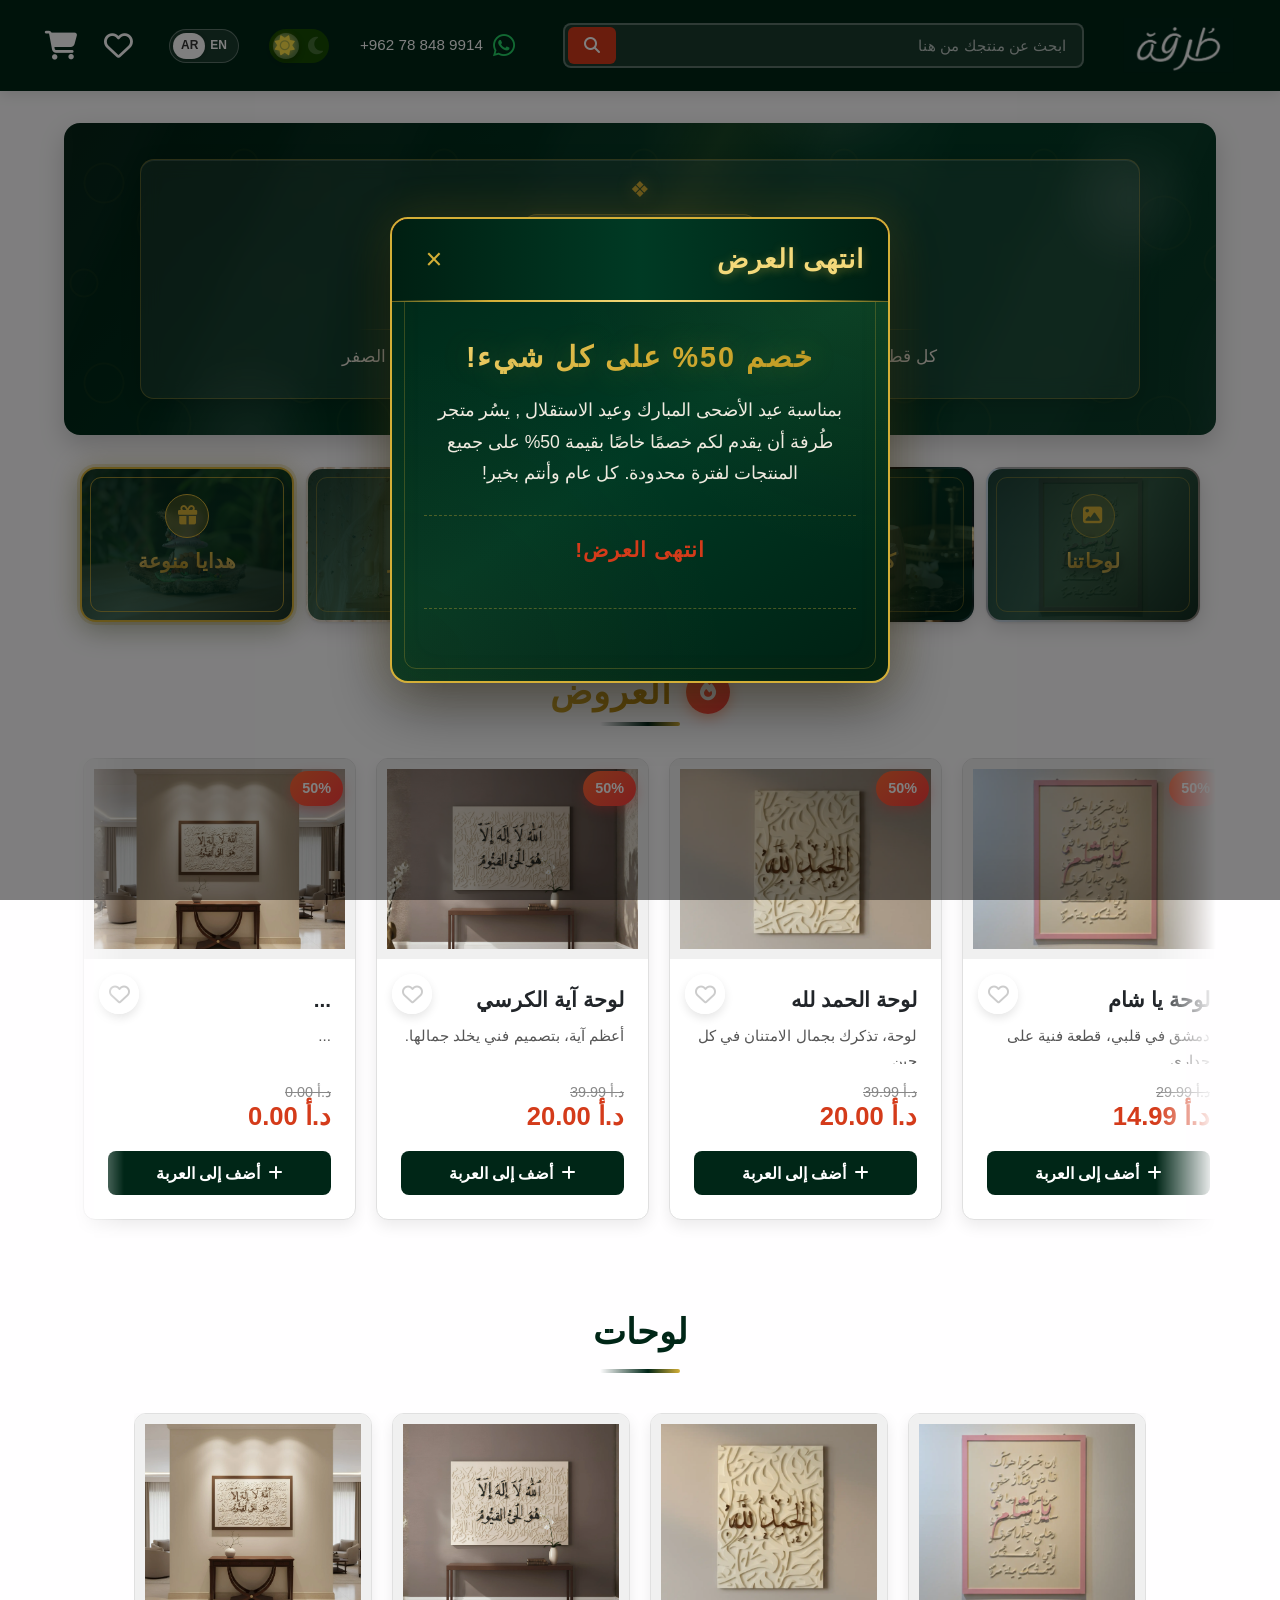
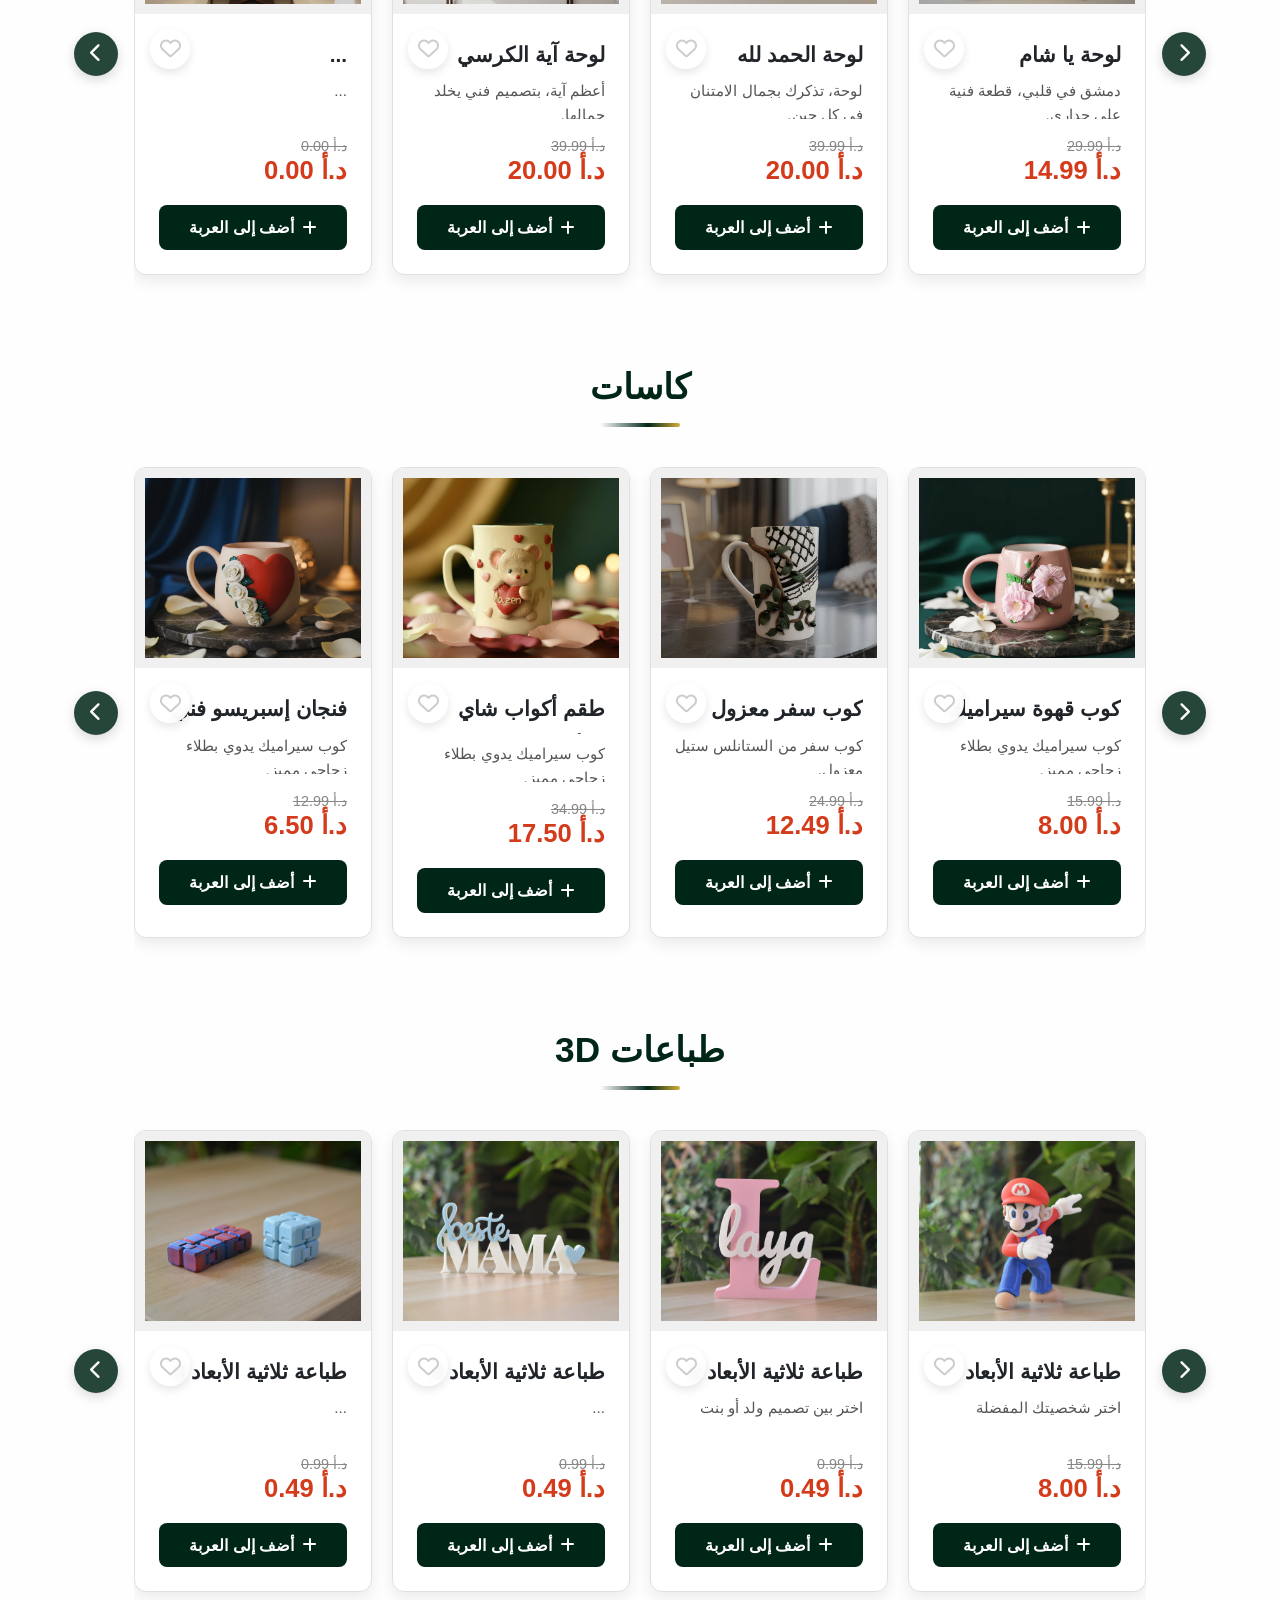
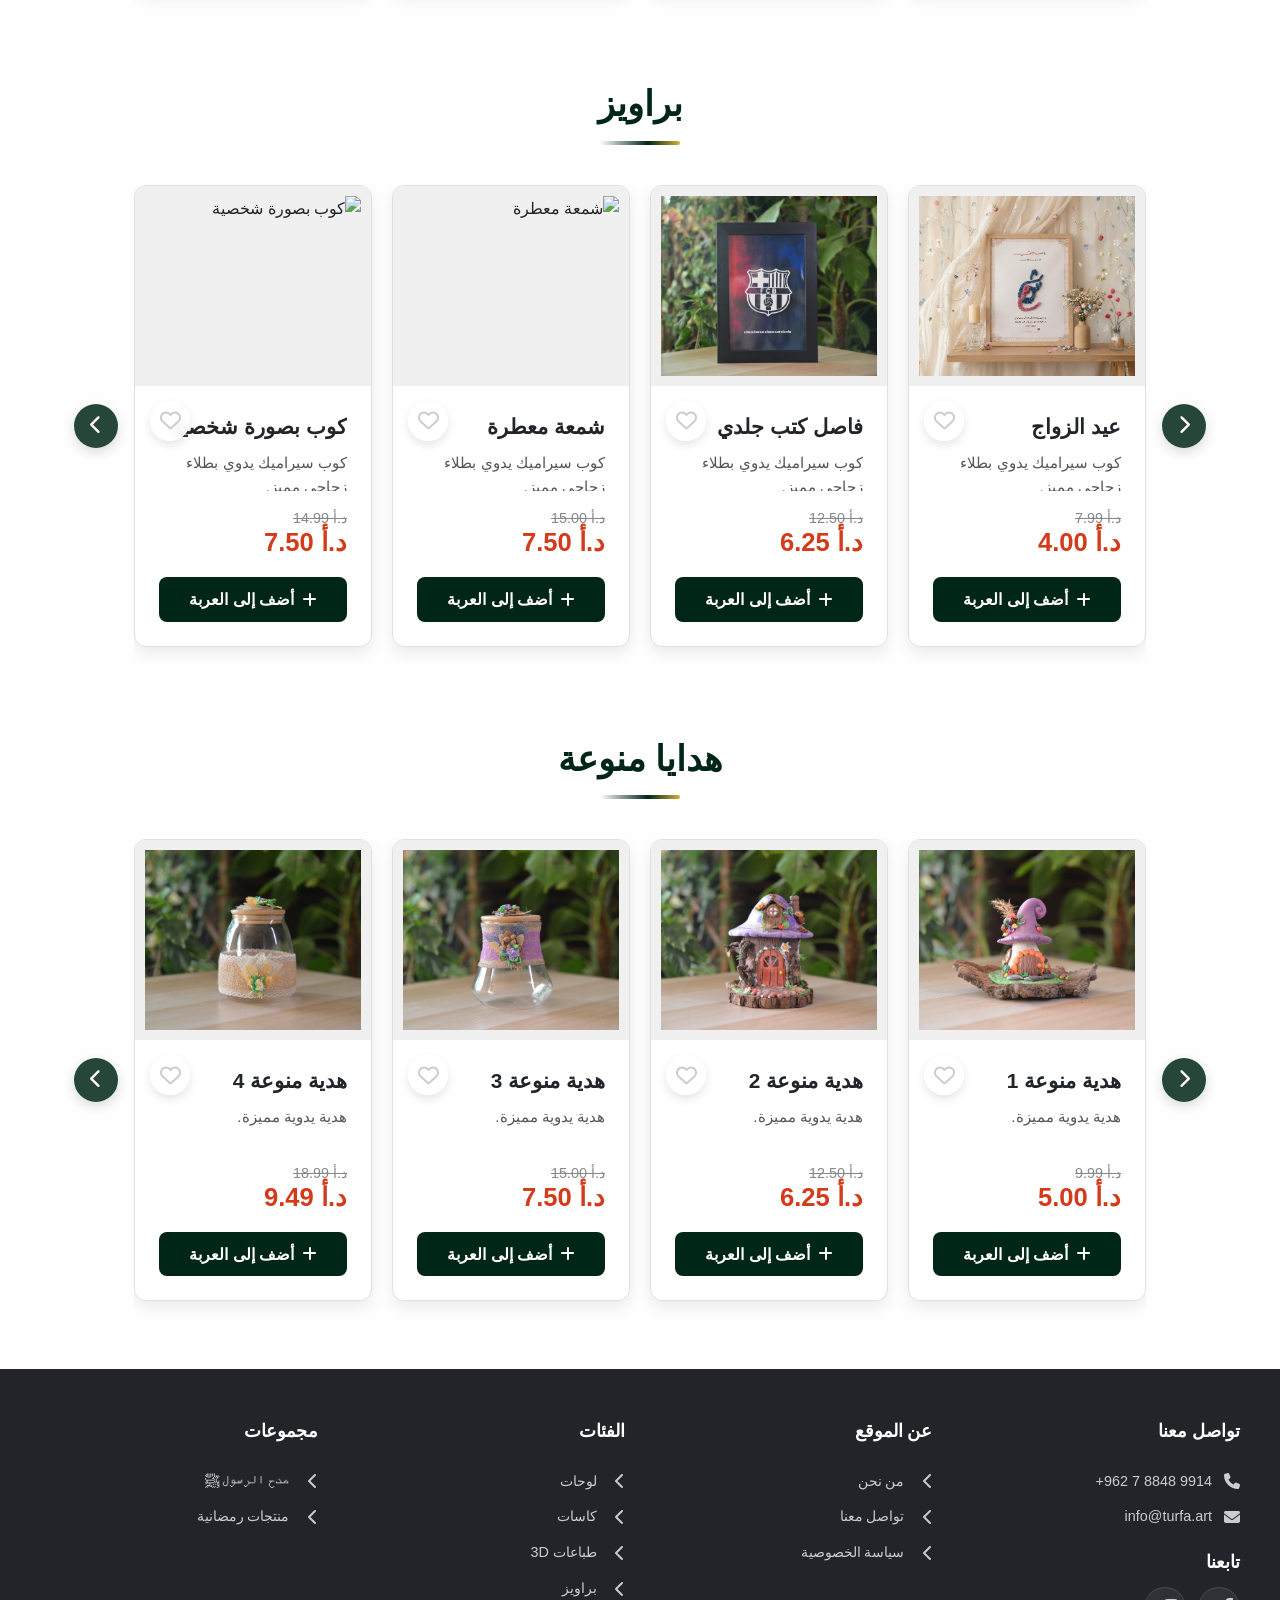
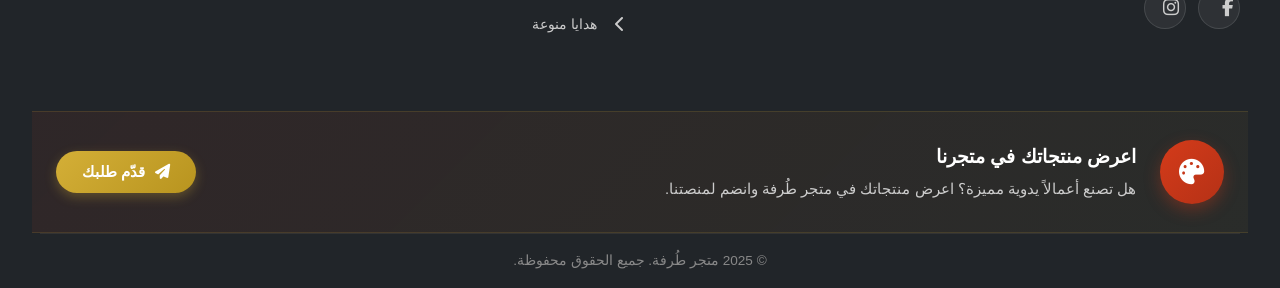
==== commit 50c1fc63: "Your message here" ====
--- a/index.html
+++ b/index.html
@@ -18,7 +18,7 @@
     <meta name="theme-color" content="#002617">
 
     <!-- Canonical URL (عدّلها لما تشتري الدومين) -->
-    <link rel="canonical" href="https://turfajo.me">
+    <link rel="canonical" href="https://turfajo.me/">
 
     <!-- ================================================== -->
     <!-- 🟢 OPEN GRAPH (Facebook, WhatsApp, LinkedIn)        -->
@@ -27,7 +27,7 @@
     <meta property="og:site_name" content="متجر طُرفة - Turfa Store">
     <meta property="og:title" content="متجر طُرفة | لوحات بالخط العربي وهدايا أردنية مميزة">
     <meta property="og:description" content="لوحات بخط عربي ثلاثية الأبعاد، كاسات مميزة، طباعات 3D، وهدايا مخصصة. ديكور عربي أصيل بأيدٍ أردنية. توصيل لكل الأردن.">
-    <meta property="og:url" content="https://turfajo.me">
+    <meta property="og:url" content="https://turfajo.me/">
     <meta property="og:image" content="https://turfajo.me/icons/og-image.png">
     <meta property="og:image:secure_url" content="https://turfajo.me/icons/og-image.png">
     <meta property="og:image:type" content="image/png">
@@ -165,9 +165,17 @@
   <span class="hero-glow" aria-hidden="true"></span>
   <div class="hero-inner anim-float">
     <span class="hero-ornament hero-ornament-top" aria-hidden="true">❖</span>
+
+    <!-- 🟢 شارة "تخصيص متاح" -->
+    <div class="hero-custom-badge" id="heroCustomBadge">
+      <span class="hero-custom-badge-dot" aria-hidden="true"></span>
+      <i class="fas fa-wand-magic-sparkles hero-custom-badge-icon" aria-hidden="true"></i>
+      <span class="hero-custom-badge-text" id="heroCustomBadgeText">تخصيص متاح على كل القطع</span>
+    </div>
+
     <h2 class="typewriter-container"><span id="typewriter-text"></span></h2>
     <div class="hero-divider" aria-hidden="true"></div>
-    <p id="heroSubtitle">لوحات بخط عربي وهدايا مصممة بعناية</p>
+    <p id="heroSubtitle">كل قطعة عندنا قابلة للتخصيص — اختر، عدّل، أو احكيلنا فكرتك ونصممها من الصفر</p>
   </div>
   </div>
 
--- a/css/components.css
+++ b/css/components.css
@@ -242,7 +242,8 @@
     }
     
     .hero-inner p {
-        font-size: 0.95rem;
+        font-size: 0.85rem;
+        line-height: 1.5;
     }
     
     /* 🟢 Category cards responsive */
@@ -466,7 +467,15 @@
 
 /* نص */
 .hero-inner h2{ color:#fff; font-size:2rem; margin:0 0 .25rem; letter-spacing:.5px }
-.hero-inner p{ color:#f3f3f3; opacity:.95; margin:0; font-size:1rem }
+.hero-inner p{ 
+    color:#f3f3f3; 
+    opacity:.95; 
+    margin: 0 auto;
+    font-size:0.95rem;
+    line-height: 1.55;
+    max-width: 620px;
+    text-align: center;
+}
 
 /* تحريك البطاقة طفو ناعم */
 .anim-float{ animation: floatY 6s ease-in-out infinite }
@@ -692,7 +701,8 @@
 
 .hero-inner p{
   color: #f0ebe0;
-  margin: 0;
+  margin: 0 auto;
+  max-width: 620px;
   font-size: 1.05rem;
   font-weight: 400;
   opacity: 0;
@@ -700,6 +710,8 @@
   position: relative;
   z-index: 2;
   letter-spacing: 0.3px;
+  text-align: center;
+  line-height: 1.55;
 }
 
 /* ============ 🟢 بطاقات فئات المنتجات ============ */
@@ -4337,4 +4349,132 @@
         left: auto;
         right: 8px;
     }
+}
+
+/* =================================================================
+   🟢 HERO CUSTOMIZATION BADGE — شارة "تخصيص متاح"
+   ================================================================= */
+.hero-custom-badge {
+    display: flex;
+    align-items: center;
+    justify-content: center;
+    gap: 8px;
+    width: fit-content;
+    max-width: 100%;
+    padding: 7px 18px;
+    margin: 18px auto 14px;
+    background: linear-gradient(135deg, rgba(245, 215, 110, 0.18), rgba(212, 175, 55, 0.12));
+    border: 1px solid rgba(245, 215, 110, 0.45);
+    border-radius: 999px;
+    color: #f5d76e;
+    font-size: 0.82rem;
+    font-weight: 600;
+    backdrop-filter: blur(8px);
+    -webkit-backdrop-filter: blur(8px);
+    position: relative;
+    /* أنيميشن دخول من فوق */
+    animation:
+        heroBadgeIn 0.7s cubic-bezier(0.34, 1.56, 0.64, 1) both,
+        heroBadgePulse 3s ease-in-out 1.5s infinite;
+    box-shadow: 0 4px 16px rgba(212, 175, 55, 0.15);
+    /* مهم: يمنع الـ shine يغطي الشارة */
+    z-index: 2;
+}
+
+/* النقطة الخضراء الصغيرة - علامة حية */
+.hero-custom-badge-dot {
+    width: 7px;
+    height: 7px;
+    border-radius: 50%;
+    background: #4ade80;
+    box-shadow: 0 0 0 0 rgba(74, 222, 128, 0.6);
+    animation: heroBadgeDot 2s ease-in-out infinite;
+    flex-shrink: 0;
+    /* مسافة إضافية بعد النقطة - تفصلها عن المجموعة (أيقونة + نص) */
+    margin-inline-end: 4px;
+}
+
+.hero-custom-badge-icon {
+    font-size: 0.9rem;
+    color: #f5d76e;
+    flex-shrink: 0;
+}
+
+.hero-custom-badge-text {
+    line-height: 1.2;
+    letter-spacing: 0.2px;
+}
+
+/* أنيميشن دخول */
+@keyframes heroBadgeIn {
+    from {
+        opacity: 0;
+        transform: translateY(-10px) scale(0.92);
+    }
+    to {
+        opacity: 1;
+        transform: translateY(0) scale(1);
+    }
+}
+
+/* أنيميشن النبض الخفيف - مرة كل 3 ثواني */
+@keyframes heroBadgePulse {
+    0%, 100% {
+        box-shadow: 0 4px 16px rgba(212, 175, 55, 0.15);
+        transform: scale(1);
+    }
+    50% {
+        box-shadow: 0 6px 22px rgba(212, 175, 55, 0.35), 0 0 0 4px rgba(245, 215, 110, 0.12);
+        transform: scale(1.025);
+    }
+}
+
+/* نبض النقطة الخضراء - بمعدل أسرع لإحساس "live" */
+@keyframes heroBadgeDot {
+    0%, 100% {
+        box-shadow: 0 0 0 0 rgba(74, 222, 128, 0.6);
+    }
+    50% {
+        box-shadow: 0 0 0 5px rgba(74, 222, 128, 0);
+    }
+}
+
+/* احترام تفضيل تقليل الحركة */
+@media (prefers-reduced-motion: reduce) {
+    .hero-custom-badge,
+    .hero-custom-badge-dot {
+        animation: none;
+    }
+}
+
+/* تعديلات للموبايل */
+@media (max-width: 600px) {
+    .hero-custom-badge {
+        font-size: 0.72rem;
+        padding: 6px 14px;
+        gap: 7px;
+        margin: 14px auto 10px;
+    }
+    
+    .hero-custom-badge-icon {
+        font-size: 0.82rem;
+    }
+    
+    .hero-custom-badge-dot {
+        width: 6px;
+        height: 6px;
+        margin-inline-end: 3px;
+    }
+}
+
+/* الوضع النهاري - تباين أقوى شوي */
+html:not([data-theme='dark']) .hero-custom-badge {
+    background: linear-gradient(135deg, rgba(245, 215, 110, 0.22), rgba(212, 175, 55, 0.15));
+    color: #d4af37;
+    border-color: rgba(212, 175, 55, 0.5);
+    box-shadow: 0 4px 16px rgba(212, 175, 55, 0.2);
+}
+
+html:not([data-theme='dark']) .hero-custom-badge-icon {
+    color: #b8941d;
 }
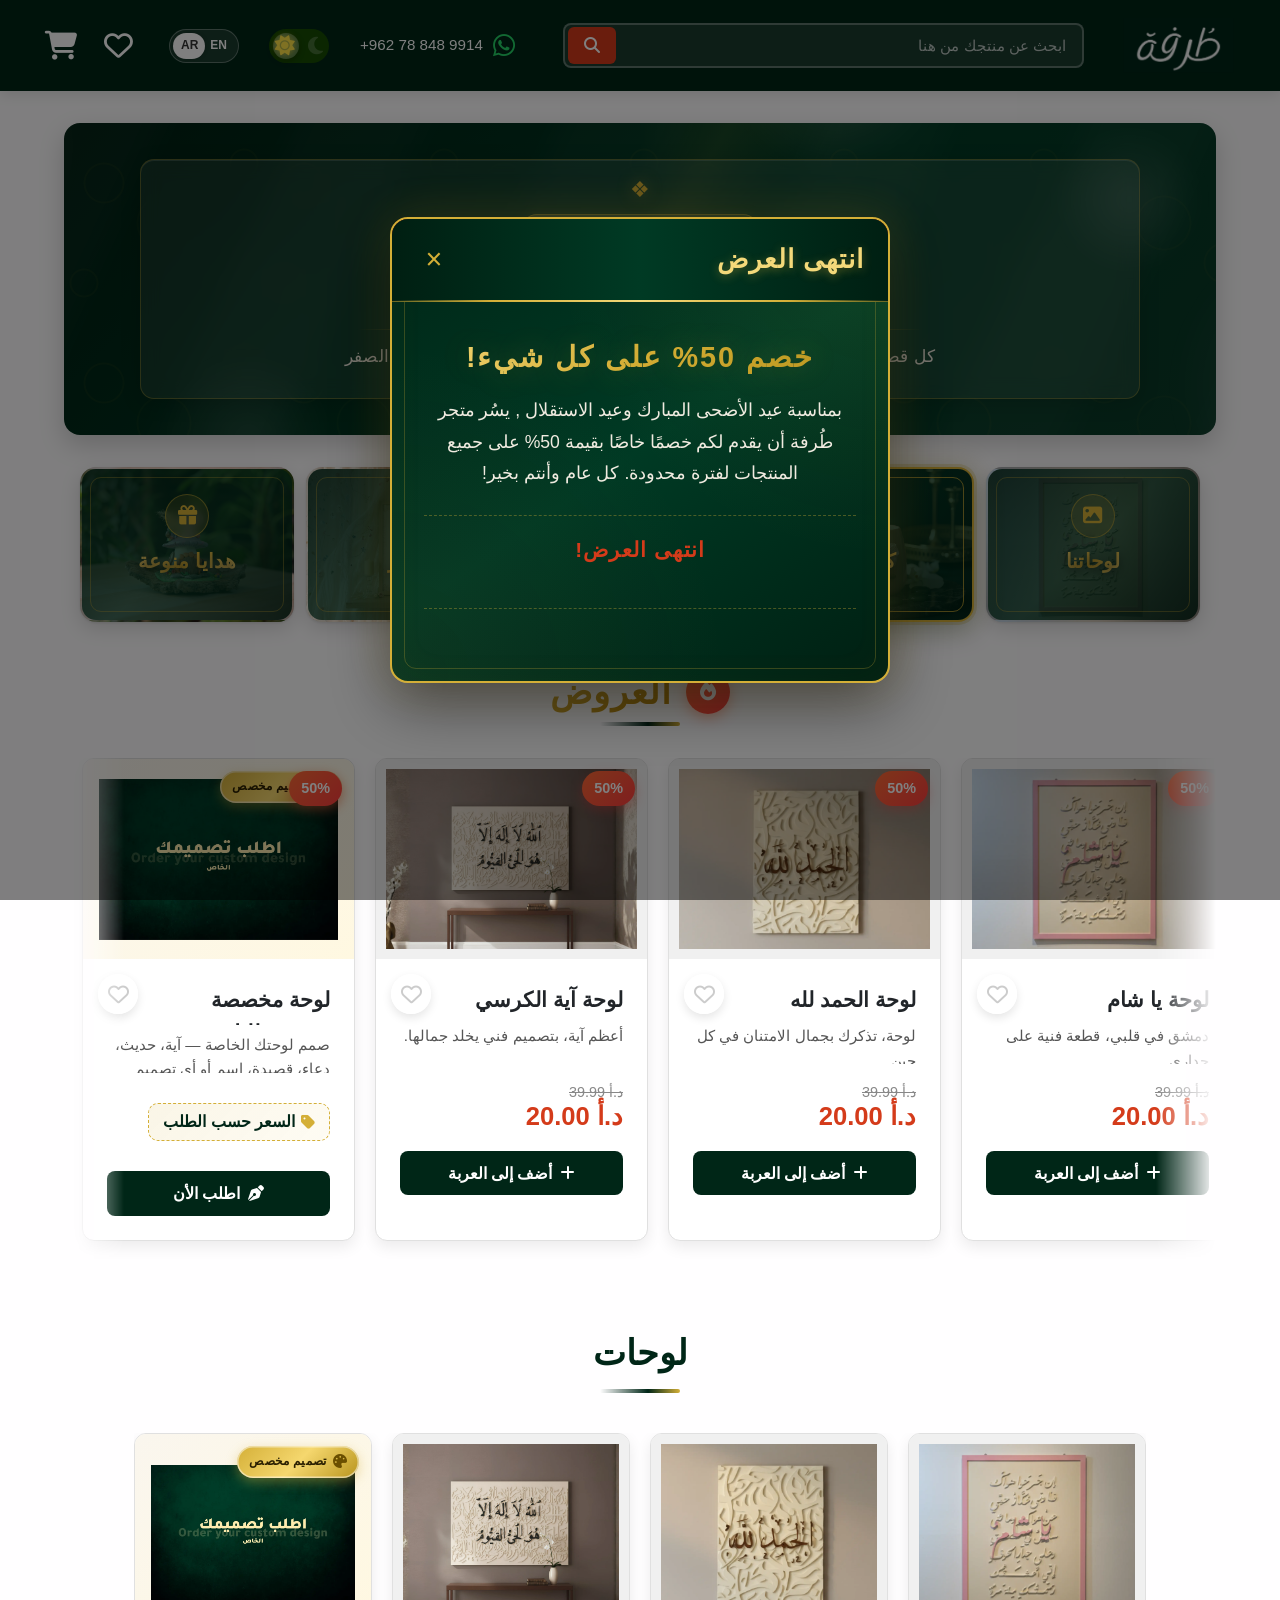
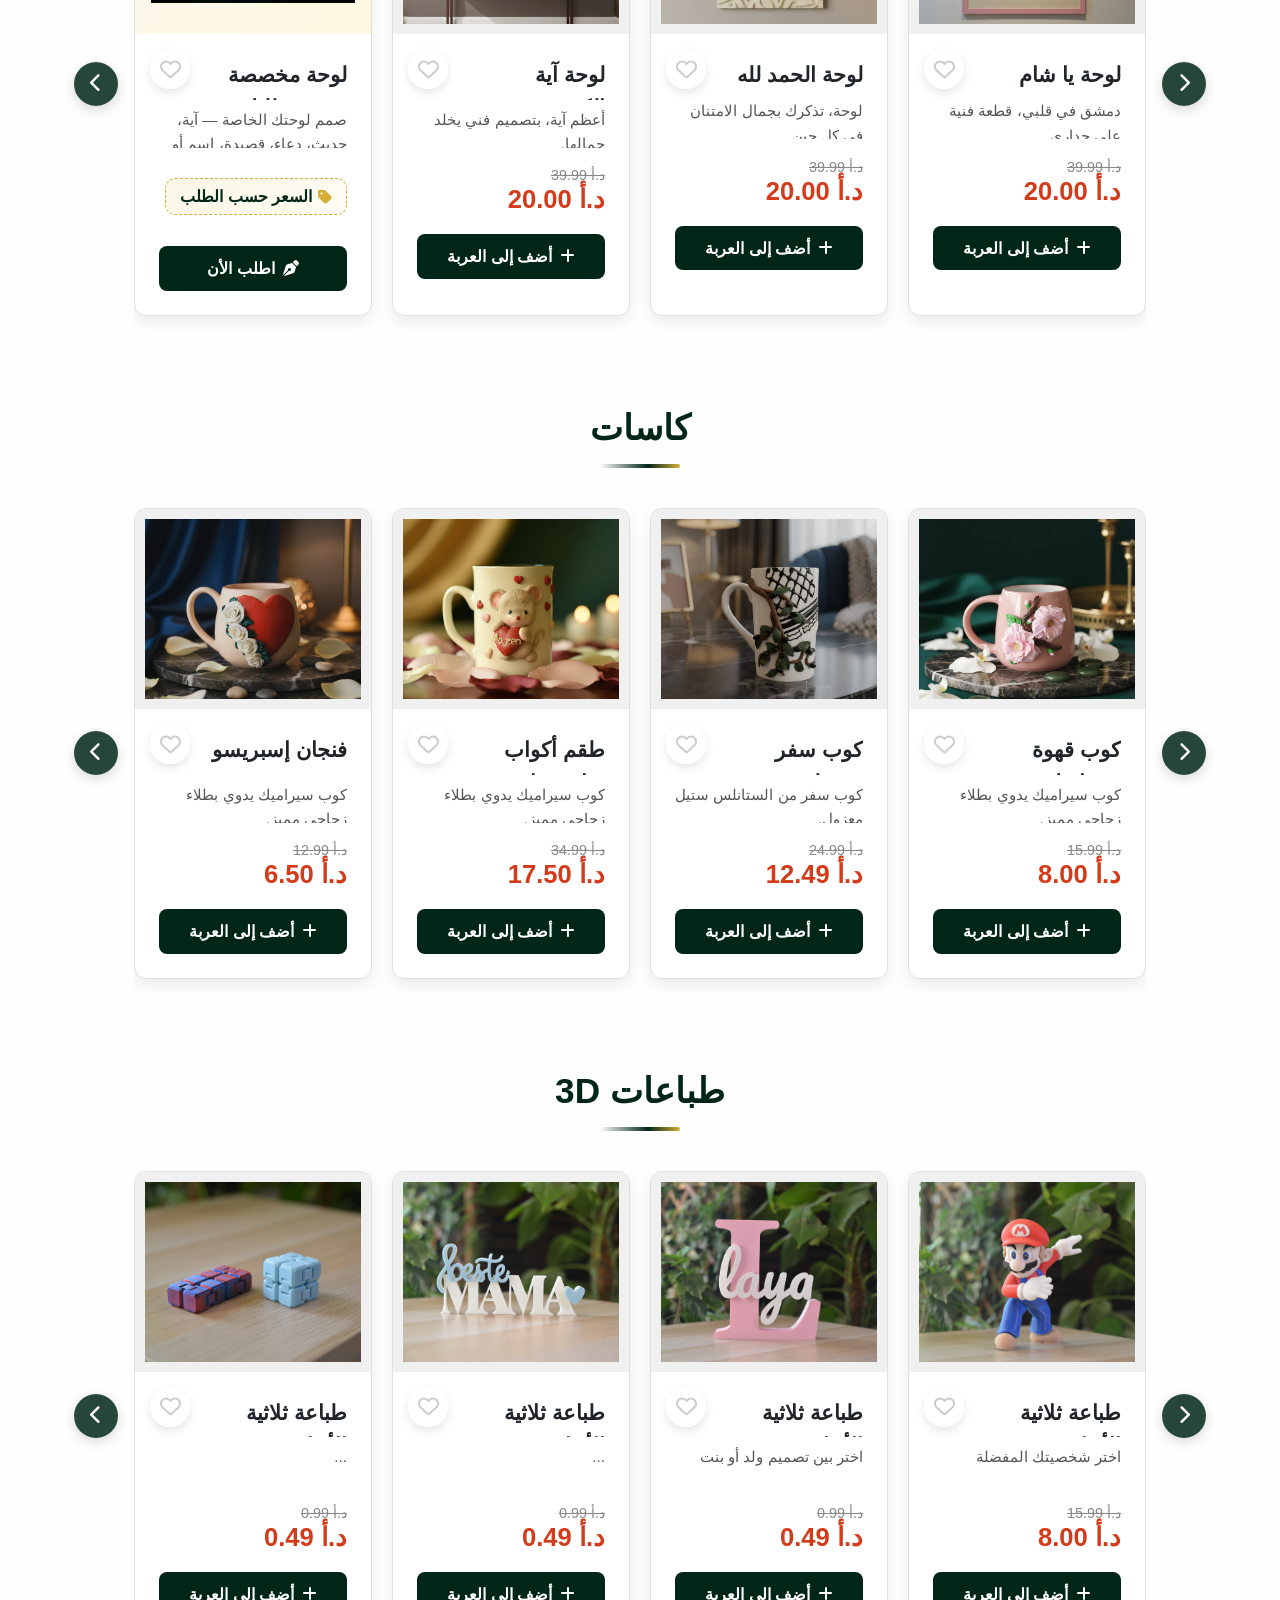
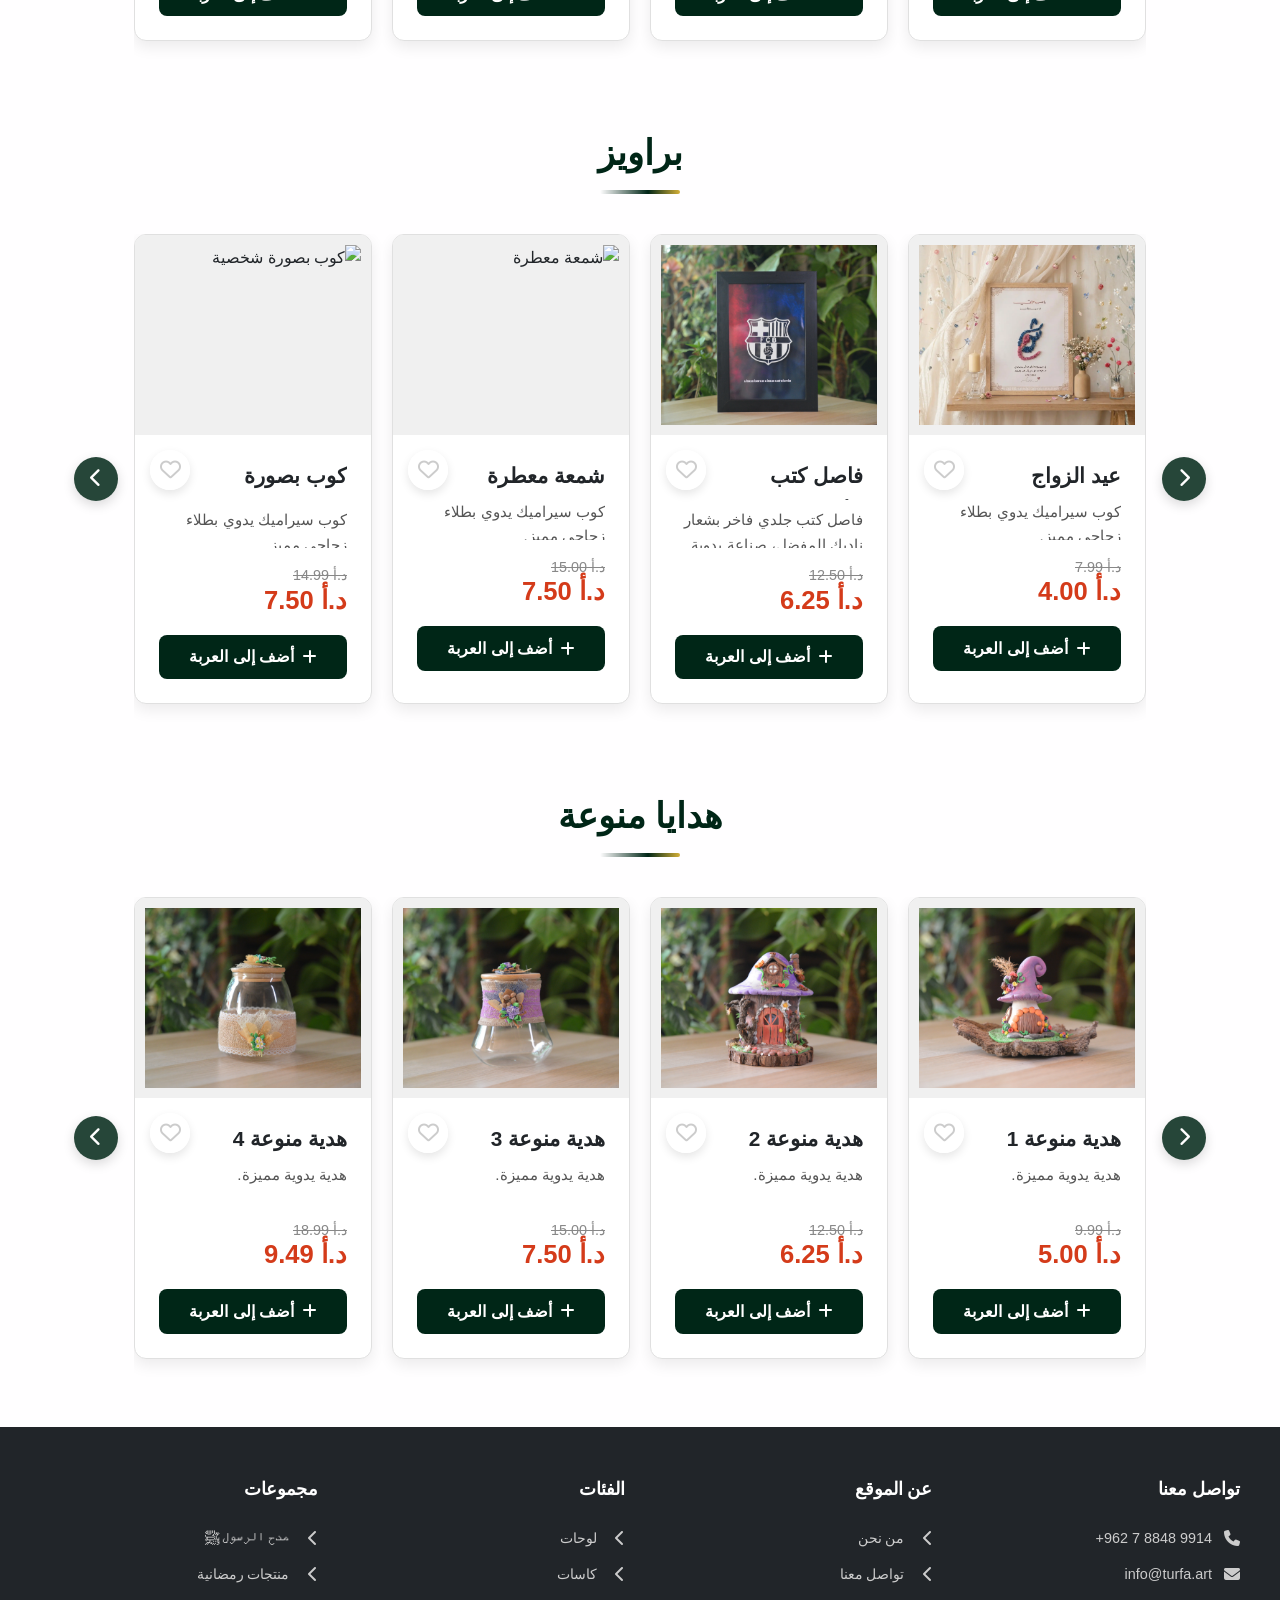
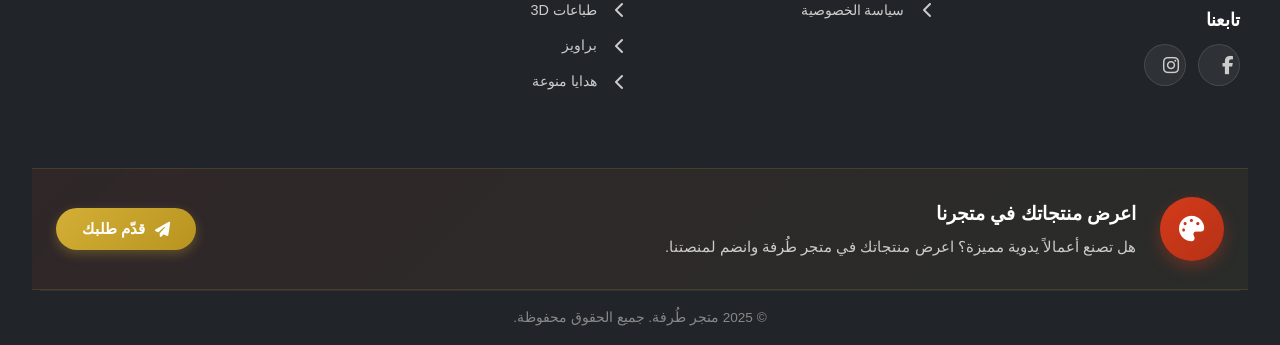
==== commit 26260dc1: "Your message here" ====
--- a/index.html
+++ b/index.html
@@ -99,9 +99,9 @@
     <!-- Stylesheets -->
     <link rel="stylesheet" href="https://cdnjs.cloudflare.com/ajax/libs/font-awesome/6.4.0/css/all.min.css">
     <!-- 🟢 ملفات CSS مقسّمة (الترتيب مهم: base → components → responsive) -->
-    <link rel="stylesheet" href="css/base.css">
-    <link rel="stylesheet" href="css/components.css">
-    <link rel="stylesheet" href="css/responsive.css">
+    <link rel="stylesheet" href="css/base.css?v=2">
+    <link rel="stylesheet" href="css/components.css?v=2">
+    <link rel="stylesheet" href="css/responsive.css?v=2">
 </head>
 <body>
 
@@ -175,7 +175,7 @@
 
     <h2 class="typewriter-container"><span id="typewriter-text"></span></h2>
     <div class="hero-divider" aria-hidden="true"></div>
-    <p id="heroSubtitle">كل قطعة عندنا قابلة للتخصيص — اختر، عدّل، أو احكيلنا فكرتك ونصممها من الصفر</p>
+    <p id="heroSubtitle">كل قطعة عنا قابلة للتخصيص — اختر، عدّل، أو احكيلنا فكرتك ومنصممها من الصفر</p>
   </div>
   </div>
 
@@ -661,6 +661,90 @@
         </div>
     </div>
 
+    <!-- 🟢 Modal اللوحة المخصصة (تصميم حسب الطلب) -->
+    <div class="cart-modal custom-design-modal" id="customDesignModal">
+        <div class="cart-content custom-design-content">
+            <div class="cart-header custom-design-header">
+                <div class="custom-design-header-text">
+                    <h2 id="customDesignFormTitle">صمم لوحتك الخاصة</h2>
+                    <p id="customDesignFormSubtitle">اختار نوع التصميم واكتب التفاصيل</p>
+                </div>
+                <button class="close-cart" id="closeCustomDesign">&times;</button>
+            </div>
+            <div class="custom-design-body">
+                <div class="custom-design-product-preview" id="customDesignPreview">
+                    <img id="customDesignProductImg" src="" alt="">
+                    <div class="custom-design-product-info">
+                        <h3 id="customDesignProductName"></h3>
+                        <span id="customDesignProductPrice" class="custom-design-price-badge"></span>
+                    </div>
+                </div>
+
+                <div class="custom-design-fields">
+                    <!-- نوع التصميم -->
+                    <div class="custom-design-field full-width">
+                        <label>
+                            <span id="customDesignTypeLabel">نوع التصميم</span>
+                            <span class="required-star">*</span>
+                        </label>
+                        <div class="custom-design-types-grid" id="customDesignTypesGrid"></div>
+                    </div>
+
+                    <!-- النص المطلوب -->
+                    <div class="custom-design-field full-width">
+                        <label for="customDesignText">
+                            <span id="customDesignTextLabel">النص المطلوب</span>
+                            <span class="required-star">*</span>
+                        </label>
+                        <textarea id="customDesignText" rows="4" maxlength="500"></textarea>
+                    </div>
+
+                    <!-- المقاس -->
+                    <div class="custom-design-field full-width">
+                        <label>
+                            <span id="customDesignSizeLabel">المقاس المطلوب</span>
+                            <span class="required-star">*</span>
+                        </label>
+                        <div class="custom-design-sizes-grid" id="customDesignSizesGrid"></div>
+
+                        <!-- 🟢 خانات المقاس المخصص (تظهر فقط عند اختيار "مقاس مخصص") -->
+                        <div class="custom-design-custom-size" id="customDesignCustomSize">
+                            <div class="custom-design-custom-size-fields">
+                                <div class="custom-design-custom-size-field">
+                                    <label for="customDesignWidth" id="customDesignWidthLabel">العرض (سم)</label>
+                                    <input type="number" id="customDesignWidth" min="10" max="500" step="1" placeholder="مثال: 60" inputmode="numeric">
+                                </div>
+                                <span class="custom-design-custom-size-x">×</span>
+                                <div class="custom-design-custom-size-field">
+                                    <label for="customDesignHeight" id="customDesignHeightLabel">الطول (سم)</label>
+                                    <input type="number" id="customDesignHeight" min="10" max="500" step="1" placeholder="مثال: 90" inputmode="numeric">
+                                </div>
+                            </div>
+                            <p class="custom-design-custom-size-hint" id="customDesignCustomSizeHint">اكتب القياس بالسنتيمتر</p>
+                        </div>
+                    </div>
+
+                    <!-- ملاحظات إضافية -->
+                    <div class="custom-design-field full-width">
+                        <label for="customDesignNotes">
+                            <span id="customDesignNotesLabel">ملاحظات إضافية (اختياري)</span>
+                        </label>
+                        <textarea id="customDesignNotes" rows="2" maxlength="300"></textarea>
+                    </div>
+
+                    <p class="custom-design-hint" id="customDesignHint">* الحقول المعلّمة إجبارية</p>
+                    <p class="custom-design-error" id="customDesignErrorMsg"></p>
+                </div>
+            </div>
+            <div class="cart-footer custom-design-footer">
+                <button class="custom-design-cancel" id="customDesignCancelBtn">إلغاء</button>
+                <button class="checkout-btn custom-design-submit" id="customDesignSubmitBtn">
+                    <i class="fab fa-whatsapp"></i> <span id="customDesignSubmitText">إرسال الطلب عبر واتساب</span>
+                </button>
+            </div>
+        </div>
+    </div>
+
     <div class="cart-modal" id="productDetailModal">
         <div class="cart-content" style="max-width: 600px; height: 90%; margin: 20px auto; overflow: hidden;">
             <div class="cart-header">
@@ -811,12 +895,12 @@
 </a>
     <!-- 🟢 ملفات JavaScript مقسّمة - الترتيب مهم! -->
     <!-- 1. data.js: البيانات والترجمة (لازم يكون أول شي) -->
-    <script src="js/data.js"></script>
+    <script src="js/data.js?v=2"></script>
     <!-- 2. ui.js: دوال العرض والواجهة -->
-    <script src="js/ui.js"></script>
+    <script src="js/ui.js?v=2"></script>
     <!-- 3. modals.js: السلة، نموذج الطلب، الموديلات -->
-    <script src="js/modals.js"></script>
+    <script src="js/modals.js?v=2"></script>
     <!-- 4. main.js: نقطة البداية والتشغيل (لازم يكون آخر شي) -->
-    <script src="js/main.js"></script>
+    <script src="js/main.js?v=2"></script>
 </body>
 </html>
--- a/css/base.css
+++ b/css/base.css
@@ -616,8 +616,10 @@
     font-size: 1.3rem;
     margin-bottom: 0.5rem;
     color: var(--text);
-    max-height: 2.6rem; 
+    max-height: 2.6rem;
     overflow: hidden;
+    /* 🟢 مساحة آمنة بسيطة عشان لا يتغطى الاسم بزر القلب لما يكون طويل */
+    padding-inline-end: 48px;
 }
 
 .favorite-btn {
--- a/css/components.css
+++ b/css/components.css
@@ -4477,4 +4477,749 @@
 
 html:not([data-theme='dark']) .hero-custom-badge-icon {
     color: #b8941d;
+}
+/* =================================================================
+   🟢 LOVHA المخصصة (Custom Design) - شارة + ستايل البطاقة + الموديل
+   ================================================================= */
+
+/* --- شارة "تصميم مخصص" فوق صورة البطاقة --- */
+.product-card.custom-design-card {
+    position: relative;
+}
+
+.product-card.custom-design-card .product-image {
+    position: relative;
+    overflow: hidden;
+    background: linear-gradient(135deg, #faf6ee 0%, #fff8e1 100%);
+}
+
+.product-card.custom-design-card .product-image img {
+    object-fit: contain !important;
+    padding: 6px;
+}
+
+html[data-theme='dark'] .product-card.custom-design-card .product-image {
+    background: linear-gradient(135deg, rgba(245, 215, 110, 0.06) 0%, rgba(212, 175, 55, 0.04) 100%);
+}
+
+.custom-design-ribbon {
+    position: absolute;
+    top: 12px;
+    inset-inline-start: 12px;
+    z-index: 3;
+    background: linear-gradient(135deg, #d4af37 0%, #f5d76e 50%, #b8941d 100%);
+    color: #2a1f00;
+    font-size: 0.78rem;
+    font-weight: 800;
+    padding: 6px 12px;
+    border-radius: 20px;
+    box-shadow: 0 4px 12px rgba(212, 175, 55, 0.4), 0 0 0 1.5px rgba(255,255,255,0.5) inset;
+    display: inline-flex;
+    align-items: center;
+    gap: 6px;
+    letter-spacing: 0.3px;
+    animation: customRibbonShine 3s ease-in-out infinite;
+}
+
+.custom-design-ribbon i {
+    font-size: 0.85rem;
+    color: #6b4f00;
+}
+
+@keyframes customRibbonShine {
+    0%, 100% { box-shadow: 0 4px 12px rgba(212, 175, 55, 0.4), 0 0 0 1.5px rgba(255,255,255,0.5) inset; }
+    50% { box-shadow: 0 6px 18px rgba(212, 175, 55, 0.6), 0 0 0 1.5px rgba(255,255,255,0.7) inset; }
+}
+
+/* --- بلوك السعر "حسب الطلب" --- */
+.custom-design-price-block {
+    min-height: 60px;
+    justify-content: center !important;
+}
+
+.custom-design-price-label {
+    display: inline-flex;
+    align-items: center;
+    gap: 6px;
+    font-size: 1rem;
+    font-weight: 700;
+    color: var(--primary);
+    background: linear-gradient(135deg, rgba(212, 175, 55, 0.12), rgba(245, 215, 110, 0.08));
+    border: 1.5px dashed #d4af37;
+    padding: 8px 14px;
+    border-radius: 10px;
+}
+
+.custom-design-price-label i {
+    color: #d4af37;
+}
+
+html[data-theme='dark'] .custom-design-price-label {
+    color: #f5d76e;
+    background: linear-gradient(135deg, rgba(245, 215, 110, 0.12), rgba(245, 215, 110, 0.05));
+    border-color: rgba(245, 215, 110, 0.5);
+}
+
+/* --- زر CTA على البطاقة --- */
+.add-to-cart.custom-design-cta {
+    /* نفس ستايل أزرار "أضف إلى العربة" — بدون أنيميشن إضافي */
+}
+
+/* =================================================================
+   🟢 موديل اللوحة المخصصة
+   ================================================================= */
+.custom-design-content {
+    max-width: 580px;
+    width: 95%;
+    height: auto;
+    max-height: 92vh;
+    display: flex;
+    flex-direction: column;
+}
+
+.custom-design-header {
+    background: linear-gradient(135deg, var(--primary), var(--primary-light));
+    color: #fff;
+    align-items: flex-start;
+    padding: 1.25rem 1.5rem;
+    position: relative;
+    overflow: hidden;
+}
+
+.custom-design-header::before {
+    content: '';
+    position: absolute;
+    top: -50%;
+    inset-inline-end: -20%;
+    width: 200px;
+    height: 200px;
+    background: radial-gradient(circle, rgba(245, 215, 110, 0.18), transparent 70%);
+    pointer-events: none;
+}
+
+.custom-design-header-text h2 {
+    margin: 0;
+    font-size: 1.4rem;
+    color: #fff;
+    display: flex;
+    align-items: center;
+    gap: 8px;
+}
+
+.custom-design-header-text h2::before {
+    content: '🎨';
+    font-size: 1.5rem;
+}
+
+.custom-design-header-text p {
+    margin: 4px 0 0;
+    font-size: 0.88rem;
+    opacity: 0.9;
+    color: #fff;
+}
+
+.custom-design-header .close-cart {
+    color: #fff;
+    background: rgba(255,255,255,0.15);
+    z-index: 2;
+}
+
+.custom-design-body {
+    flex: 1;
+    overflow-y: auto;
+    padding: 1.25rem 1.5rem;
+}
+
+/* --- معاينة المنتج (الصورة + الاسم) --- */
+.custom-design-product-preview {
+    display: flex;
+    align-items: center;
+    gap: 14px;
+    background: linear-gradient(135deg, rgba(212, 175, 55, 0.08), rgba(245, 215, 110, 0.04));
+    border: 1.5px solid rgba(212, 175, 55, 0.3);
+    border-radius: 14px;
+    padding: 12px 14px;
+    margin-bottom: 1.5rem;
+}
+
+.custom-design-product-preview img {
+    width: 70px;
+    height: 70px;
+    object-fit: cover;
+    border-radius: 10px;
+    flex-shrink: 0;
+    box-shadow: 0 2px 8px rgba(0,0,0,0.08);
+}
+
+.custom-design-product-info {
+    flex: 1;
+    display: flex;
+    flex-direction: column;
+    gap: 6px;
+    min-width: 0;
+}
+
+.custom-design-product-info h3 {
+    margin: 0;
+    font-size: 1rem;
+    font-weight: 700;
+    color: var(--text);
+    line-height: 1.3;
+}
+
+.custom-design-price-badge {
+    display: inline-flex;
+    align-items: center;
+    gap: 5px;
+    font-size: 0.8rem;
+    font-weight: 700;
+    color: #6b4f00;
+    background: linear-gradient(135deg, #f5d76e, #d4af37);
+    padding: 4px 10px;
+    border-radius: 14px;
+    width: fit-content;
+    box-shadow: 0 2px 6px rgba(212, 175, 55, 0.3);
+}
+
+html[data-theme='dark'] .custom-design-product-info h3 {
+    color: #f0f0f0;
+}
+
+/* --- الحقول --- */
+.custom-design-fields {
+    display: flex;
+    flex-direction: column;
+    gap: 1.2rem;
+}
+
+.custom-design-field {
+    display: flex;
+    flex-direction: column;
+    gap: 8px;
+}
+
+.custom-design-field label {
+    font-size: 0.95rem;
+    font-weight: 700;
+    color: var(--text);
+    display: flex;
+    align-items: center;
+    gap: 4px;
+}
+
+.custom-design-field .required-star {
+    color: var(--secondary);
+}
+
+.custom-design-field textarea {
+    width: 100%;
+    padding: 0.8rem 1rem;
+    border: 1.5px solid var(--border);
+    border-radius: 12px;
+    font-size: 0.95rem;
+    font-family: inherit;
+    background: var(--card-bg);
+    color: var(--text);
+    transition: border-color 0.2s, box-shadow 0.2s;
+    outline: none;
+    resize: vertical;
+    min-height: 80px;
+    line-height: 1.6;
+}
+
+.custom-design-field textarea:focus {
+    border-color: var(--primary);
+    box-shadow: 0 0 0 3px rgba(0, 38, 23, 0.08);
+}
+
+.custom-design-field textarea.field-error {
+    border-color: var(--secondary);
+    box-shadow: 0 0 0 3px rgba(212, 59, 26, 0.1);
+}
+
+html[data-theme='dark'] .custom-design-field textarea {
+    background: rgba(255,255,255,0.04);
+    color: #f0f0f0;
+}
+
+/* --- شبكة أنواع التصميم (6 cards) --- */
+.custom-design-types-grid {
+    display: grid;
+    grid-template-columns: repeat(3, 1fr);
+    gap: 8px;
+    padding: 4px;
+    border-radius: 12px;
+    transition: box-shadow 0.2s;
+}
+
+.custom-design-types-grid.field-error {
+    box-shadow: 0 0 0 2px rgba(212, 59, 26, 0.4);
+    border-radius: 12px;
+    padding: 4px;
+}
+
+.custom-design-type-card {
+    display: flex;
+    flex-direction: column;
+    align-items: center;
+    justify-content: center;
+    gap: 8px;
+    padding: 0.9rem 0.4rem;
+    border: 1.5px solid var(--border);
+    border-radius: 12px;
+    background: var(--card-bg);
+    cursor: pointer;
+    transition: all 0.2s;
+    font-family: inherit;
+    color: var(--text);
+    min-height: 85px;
+    text-align: center;
+}
+
+.custom-design-type-card i {
+    font-size: 1.4rem;
+    color: #888;
+    transition: color 0.2s, transform 0.2s;
+}
+
+.custom-design-type-name {
+    font-size: 0.82rem;
+    font-weight: 600;
+    line-height: 1.2;
+}
+
+.custom-design-type-card:hover {
+    border-color: var(--primary-light);
+    transform: translateY(-2px);
+    box-shadow: 0 4px 12px rgba(0,0,0,0.06);
+}
+
+.custom-design-type-card:hover i {
+    color: var(--secondary);
+}
+
+.custom-design-type-card.selected {
+    border-color: var(--primary);
+    background: linear-gradient(135deg, rgba(0, 38, 23, 0.06), rgba(212, 175, 55, 0.04));
+    box-shadow: 0 4px 12px rgba(0, 38, 23, 0.12);
+}
+
+.custom-design-type-card.selected i {
+    color: var(--secondary);
+    transform: scale(1.1);
+}
+
+html[data-theme='dark'] .custom-design-type-card {
+    background: rgba(255,255,255,0.03);
+}
+
+html[data-theme='dark'] .custom-design-type-card.selected {
+    background: linear-gradient(135deg, rgba(245, 215, 110, 0.1), rgba(212, 175, 55, 0.05));
+    border-color: #f5d76e;
+}
+
+/* --- شبكة المقاسات (4 cards) --- */
+.custom-design-sizes-grid {
+    display: grid;
+    grid-template-columns: repeat(2, 1fr);
+    gap: 8px;
+    padding: 4px;
+    border-radius: 12px;
+}
+
+.custom-design-sizes-grid.field-error {
+    box-shadow: 0 0 0 2px rgba(212, 59, 26, 0.4);
+    border-radius: 12px;
+    padding: 4px;
+}
+
+.custom-design-size-card {
+    display: flex;
+    flex-direction: column;
+    align-items: flex-start;
+    justify-content: center;
+    gap: 4px;
+    padding: 0.85rem 1rem;
+    border: 1.5px solid var(--border);
+    border-radius: 12px;
+    background: var(--card-bg);
+    cursor: pointer;
+    transition: all 0.2s;
+    font-family: inherit;
+    color: var(--text);
+    text-align: start;
+}
+
+.custom-design-size-name {
+    font-size: 0.95rem;
+    font-weight: 700;
+    color: var(--text);
+}
+
+.custom-design-size-desc {
+    font-size: 0.78rem;
+    color: #888;
+    font-weight: 500;
+}
+
+.custom-design-size-card:hover {
+    border-color: var(--primary-light);
+    transform: translateY(-1px);
+}
+
+.custom-design-size-card.selected {
+    border-color: var(--primary);
+    background: linear-gradient(135deg, rgba(0, 38, 23, 0.06), rgba(212, 175, 55, 0.04));
+    box-shadow: 0 3px 10px rgba(0, 38, 23, 0.1);
+}
+
+.custom-design-size-card.selected .custom-design-size-name {
+    color: var(--secondary);
+}
+
+html[data-theme='dark'] .custom-design-size-card {
+    background: rgba(255,255,255,0.03);
+}
+
+html[data-theme='dark'] .custom-design-size-card .custom-design-size-name {
+    color: #f0f0f0;
+}
+
+html[data-theme='dark'] .custom-design-size-card .custom-design-size-desc {
+    color: rgba(255,255,255,0.55);
+}
+
+html[data-theme='dark'] .custom-design-size-card.selected {
+    background: linear-gradient(135deg, rgba(245, 215, 110, 0.1), rgba(212, 175, 55, 0.05));
+    border-color: #f5d76e;
+}
+
+html[data-theme='dark'] .custom-design-size-card.selected .custom-design-size-name {
+    color: #f5d76e;
+}
+
+/* --- 🟢 خانات المقاس المخصص (الطول × العرض) --- */
+.custom-design-custom-size {
+    max-height: 0;
+    overflow: hidden;
+    opacity: 0;
+    transition: max-height 0.35s ease, opacity 0.25s ease, margin-top 0.25s ease, padding 0.25s ease;
+    margin-top: 0;
+}
+
+.custom-design-custom-size.active {
+    max-height: 200px;
+    opacity: 1;
+    margin-top: 14px;
+}
+
+.custom-design-custom-size-fields {
+    display: flex;
+    align-items: flex-end;
+    gap: 10px;
+    background: linear-gradient(135deg, rgba(212, 175, 55, 0.06), rgba(245, 215, 110, 0.03));
+    border: 1.5px dashed rgba(212, 175, 55, 0.5);
+    border-radius: 12px;
+    padding: 14px 16px;
+}
+
+.custom-design-custom-size-field {
+    flex: 1;
+    display: flex;
+    flex-direction: column;
+    gap: 6px;
+    min-width: 0;
+}
+
+.custom-design-custom-size-field label {
+    font-size: 0.82rem;
+    font-weight: 600;
+    color: var(--text);
+    opacity: 0.85;
+}
+
+.custom-design-custom-size-field input {
+    width: 100%;
+    padding: 0.65rem 0.8rem;
+    border: 1.5px solid var(--border);
+    border-radius: 10px;
+    font-size: 1rem;
+    font-weight: 600;
+    font-family: inherit;
+    background: var(--card-bg);
+    color: var(--text);
+    transition: border-color 0.2s, box-shadow 0.2s;
+    outline: none;
+    text-align: center;
+    /* إخفاء أسهم number input */
+    -moz-appearance: textfield;
+}
+
+.custom-design-custom-size-field input::-webkit-outer-spin-button,
+.custom-design-custom-size-field input::-webkit-inner-spin-button {
+    -webkit-appearance: none;
+    margin: 0;
+}
+
+.custom-design-custom-size-field input:focus {
+    border-color: #d4af37;
+    box-shadow: 0 0 0 3px rgba(212, 175, 55, 0.15);
+}
+
+.custom-design-custom-size-field input.field-error {
+    border-color: var(--secondary);
+    box-shadow: 0 0 0 3px rgba(212, 59, 26, 0.12);
+    animation: customErrorShake 0.4s ease;
+}
+
+.custom-design-custom-size-x {
+    font-size: 1.4rem;
+    font-weight: 700;
+    color: #d4af37;
+    padding-bottom: 10px;
+    user-select: none;
+    flex-shrink: 0;
+}
+
+.custom-design-custom-size-hint {
+    font-size: 0.78rem;
+    color: #888;
+    margin: 8px 0 0;
+    text-align: center;
+    font-weight: 500;
+}
+
+html[data-theme='dark'] .custom-design-custom-size-fields {
+    background: linear-gradient(135deg, rgba(245, 215, 110, 0.07), rgba(212, 175, 55, 0.03));
+    border-color: rgba(245, 215, 110, 0.4);
+}
+
+html[data-theme='dark'] .custom-design-custom-size-field input {
+    background: rgba(255,255,255,0.04);
+    color: #f0f0f0;
+}
+
+html[data-theme='dark'] .custom-design-custom-size-x {
+    color: #f5d76e;
+}
+
+/* Responsive للموبايل */
+@media (max-width: 380px) {
+    .custom-design-custom-size-fields {
+        padding: 12px 10px;
+        gap: 6px;
+    }
+    .custom-design-custom-size-field input {
+        padding: 0.55rem 0.5rem;
+        font-size: 0.95rem;
+    }
+    .custom-design-custom-size-x {
+        font-size: 1.2rem;
+    }
+}
+
+/* --- Hint & Error --- */
+.custom-design-hint {
+    font-size: 0.78rem;
+    color: #888;
+    margin: 0;
+    line-height: 1.5;
+}
+
+.custom-design-error {
+    font-size: 0.88rem;
+    color: var(--secondary);
+    margin: 0;
+    min-height: 1.1rem;
+    font-weight: 700;
+    display: none;
+}
+
+.custom-design-error.show {
+    display: block;
+    animation: customErrorShake 0.4s ease;
+}
+
+@keyframes customErrorShake {
+    0%, 100% { transform: translateX(0); }
+    25% { transform: translateX(-4px); }
+    75% { transform: translateX(4px); }
+}
+
+/* --- الفوتر --- */
+.custom-design-footer {
+    display: flex;
+    gap: 10px;
+    padding: 1rem 1.5rem;
+    border-top: 1px solid var(--border);
+}
+
+.custom-design-cancel {
+    padding: 0.85rem 1.4rem;
+    background: transparent;
+    border: 1.5px solid var(--border);
+    border-radius: 10px;
+    color: var(--text);
+    font-weight: 600;
+    cursor: pointer;
+    transition: all 0.2s;
+    font-size: 0.95rem;
+    font-family: inherit;
+}
+
+.custom-design-cancel:hover {
+    background: var(--light-gray);
+    border-color: #888;
+}
+
+.custom-design-submit {
+    flex: 1;
+    background: #25D366 !important;
+    border-color: #25D366 !important;
+}
+
+.custom-design-submit:hover {
+    background: #1ebe5d !important;
+}
+
+.custom-design-submit i {
+    font-size: 1.2rem;
+}
+
+/* --- Responsive --- */
+@media (max-width: 600px) {
+    .custom-design-content {
+        max-width: 100%;
+        width: 100%;
+        height: 100vh;
+        max-height: 100vh;
+        border-radius: 0;
+    }
+
+    .custom-design-types-grid {
+        grid-template-columns: repeat(2, 1fr);
+    }
+
+    .custom-design-type-card {
+        min-height: 80px;
+    }
+
+    .custom-design-type-card i {
+        font-size: 1.2rem;
+    }
+
+    .custom-design-type-name {
+        font-size: 0.78rem;
+    }
+
+    .custom-design-sizes-grid {
+        grid-template-columns: 1fr;
+    }
+
+    .custom-design-header-text h2 {
+        font-size: 1.2rem;
+    }
+
+    .custom-design-product-preview img {
+        width: 56px;
+        height: 56px;
+    }
+
+    .custom-design-ribbon {
+        font-size: 0.7rem;
+        padding: 5px 10px;
+        top: 8px;
+        inset-inline-start: 8px;
+    }
+}
+
+@media (max-width: 380px) {
+    .custom-design-types-grid {
+        grid-template-columns: repeat(2, 1fr);
+        gap: 6px;
+    }
+
+    .custom-design-type-card {
+        padding: 0.7rem 0.3rem;
+    }
+}
+
+/* =================================================================
+   🟢 خيار "مخصص" داخل variants (للفاصل والمنتجات بـ variant مخصص)
+   ================================================================= */
+.variant-custom-text-wrap {
+    max-height: 0;
+    overflow: hidden;
+    opacity: 0;
+    transition: max-height 0.35s ease, opacity 0.25s ease, margin-top 0.25s ease;
+    margin-top: 0;
+}
+
+.variant-custom-text-wrap.active {
+    max-height: 200px;
+    opacity: 1;
+    margin-top: 14px;
+}
+
+.variant-custom-text-label {
+    display: flex;
+    align-items: center;
+    gap: 4px;
+    font-size: 0.92rem;
+    font-weight: 700;
+    color: var(--text);
+    margin-bottom: 6px;
+}
+
+.variant-custom-text-label .required-star {
+    color: var(--secondary);
+}
+
+.variant-custom-text-input {
+    width: 100%;
+    padding: 0.75rem 0.9rem;
+    border: 1.5px solid var(--border);
+    border-radius: 10px;
+    font-size: 0.95rem;
+    font-family: inherit;
+    background: var(--card-bg);
+    color: var(--text);
+    transition: border-color 0.2s, box-shadow 0.2s;
+    outline: none;
+}
+
+.variant-custom-text-input:focus {
+    border-color: var(--primary);
+    box-shadow: 0 0 0 3px rgba(0, 38, 23, 0.08);
+}
+
+.variant-custom-text-input.field-error {
+    border-color: var(--secondary);
+    box-shadow: 0 0 0 3px rgba(212, 59, 26, 0.12);
+    animation: customErrorShake 0.4s ease;
+}
+
+.variant-custom-text-hint {
+    display: flex;
+    align-items: center;
+    gap: 6px;
+    font-size: 0.78rem;
+    color: #888;
+    margin: 8px 0 0;
+    font-weight: 500;
+    line-height: 1.5;
+}
+
+.variant-custom-text-hint i {
+    color: #25D366;
+    font-size: 1rem;
+}
+
+html[data-theme='dark'] .variant-custom-text-input {
+    background: rgba(255,255,255,0.04);
+    color: #f0f0f0;
+}
+
+html[data-theme='dark'] .variant-custom-text-hint {
+    color: rgba(255,255,255,0.6);
 }
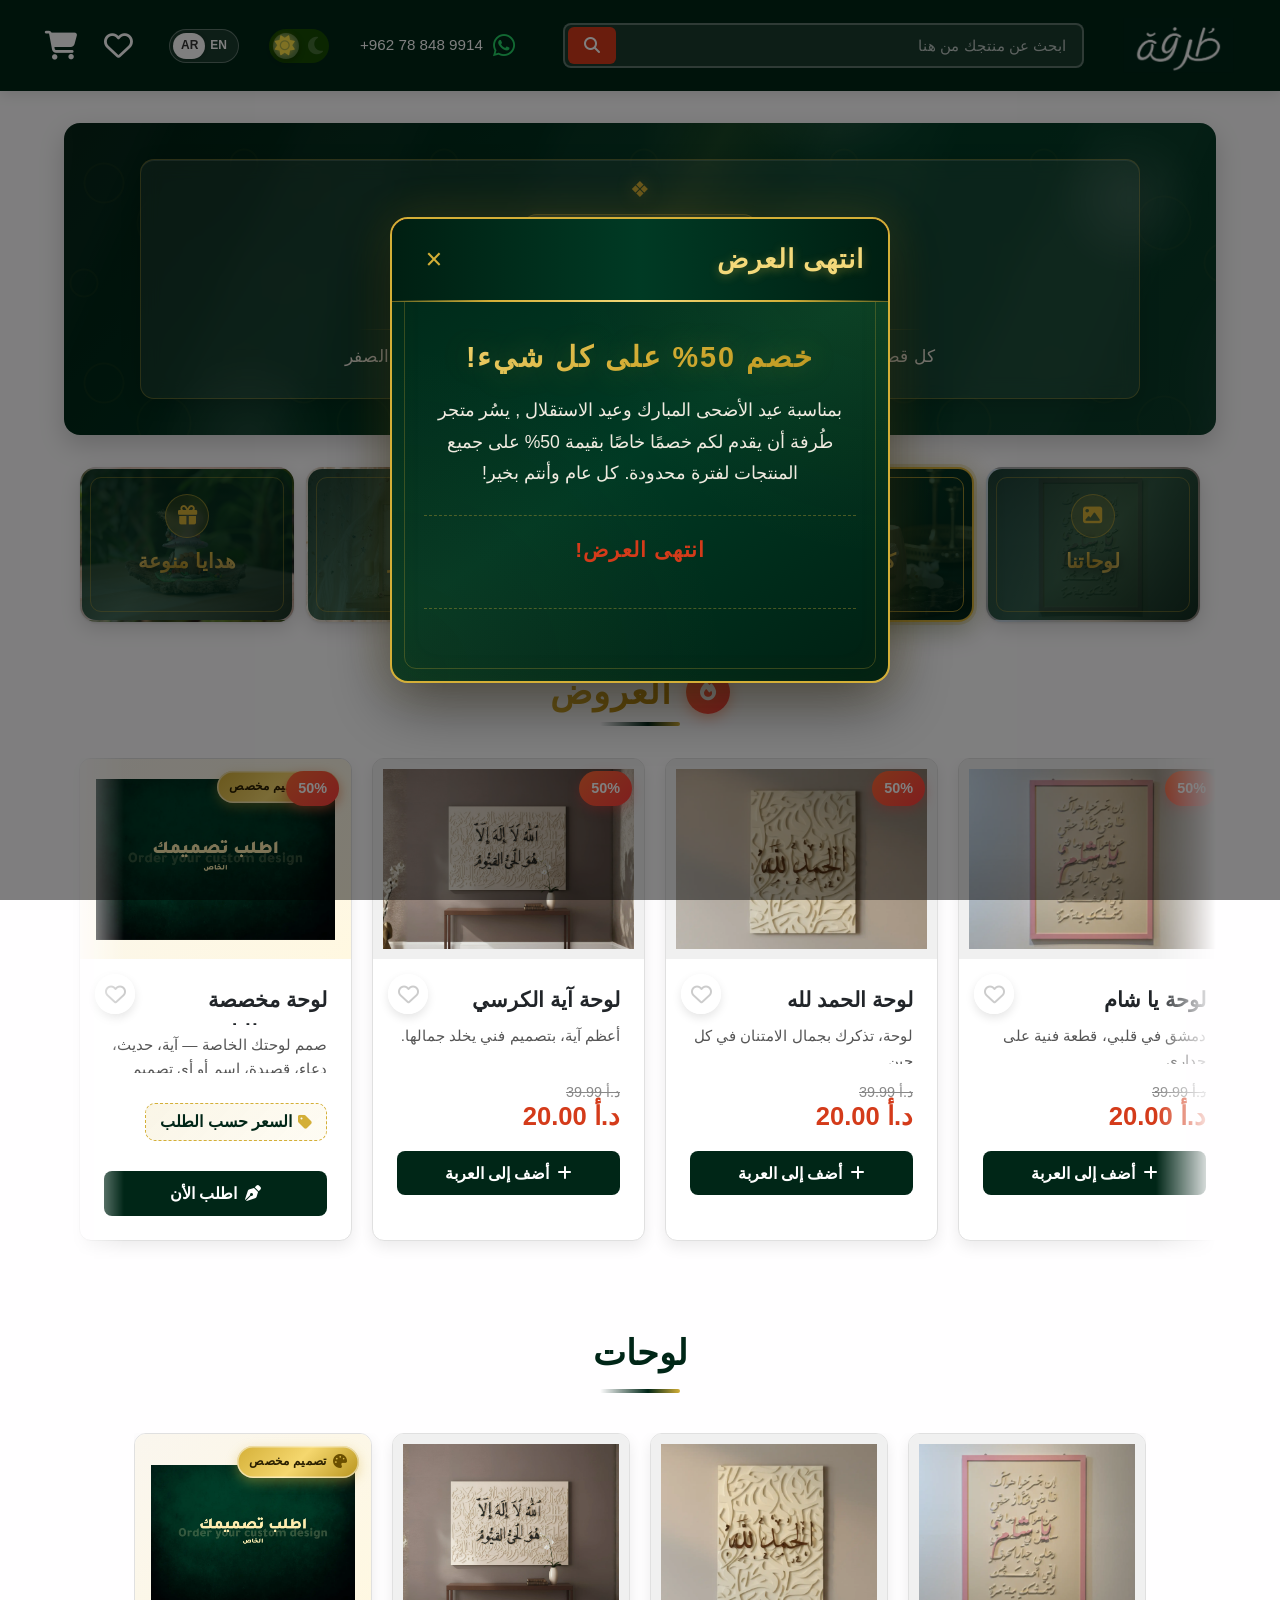
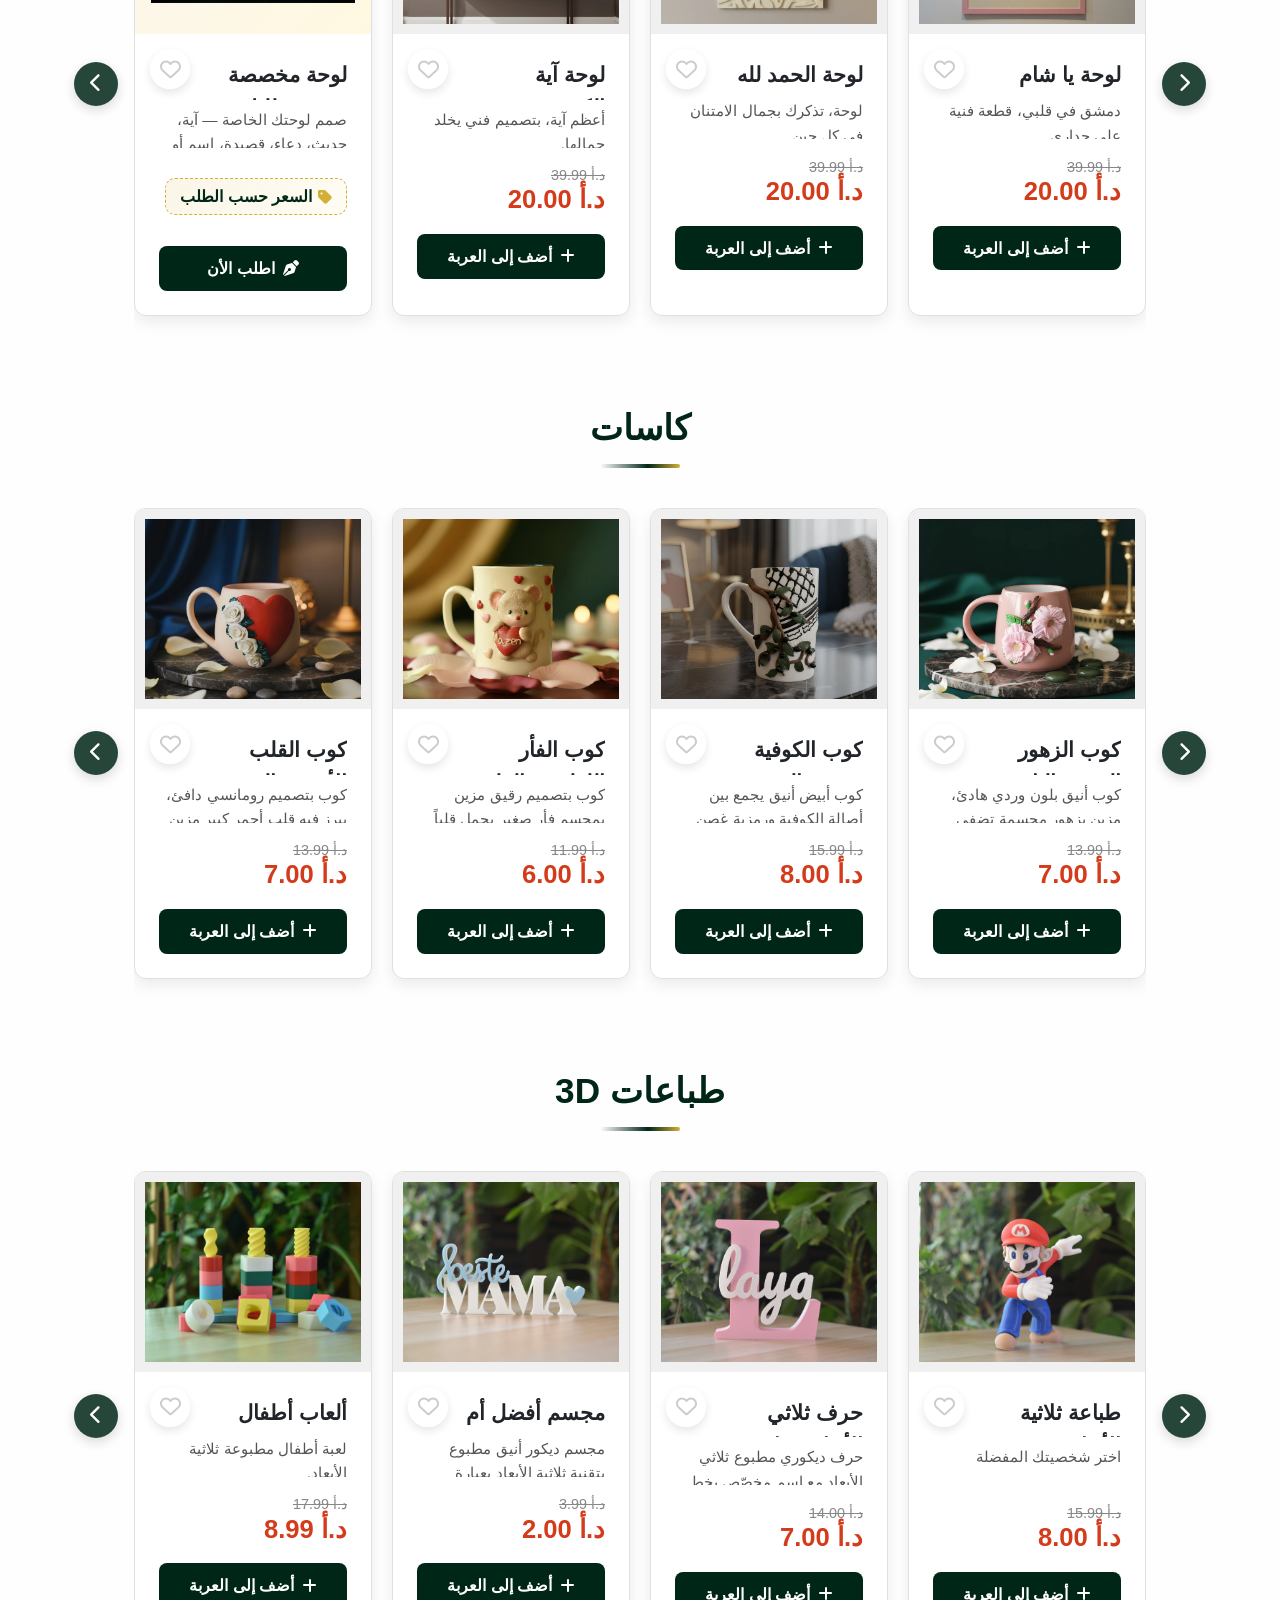
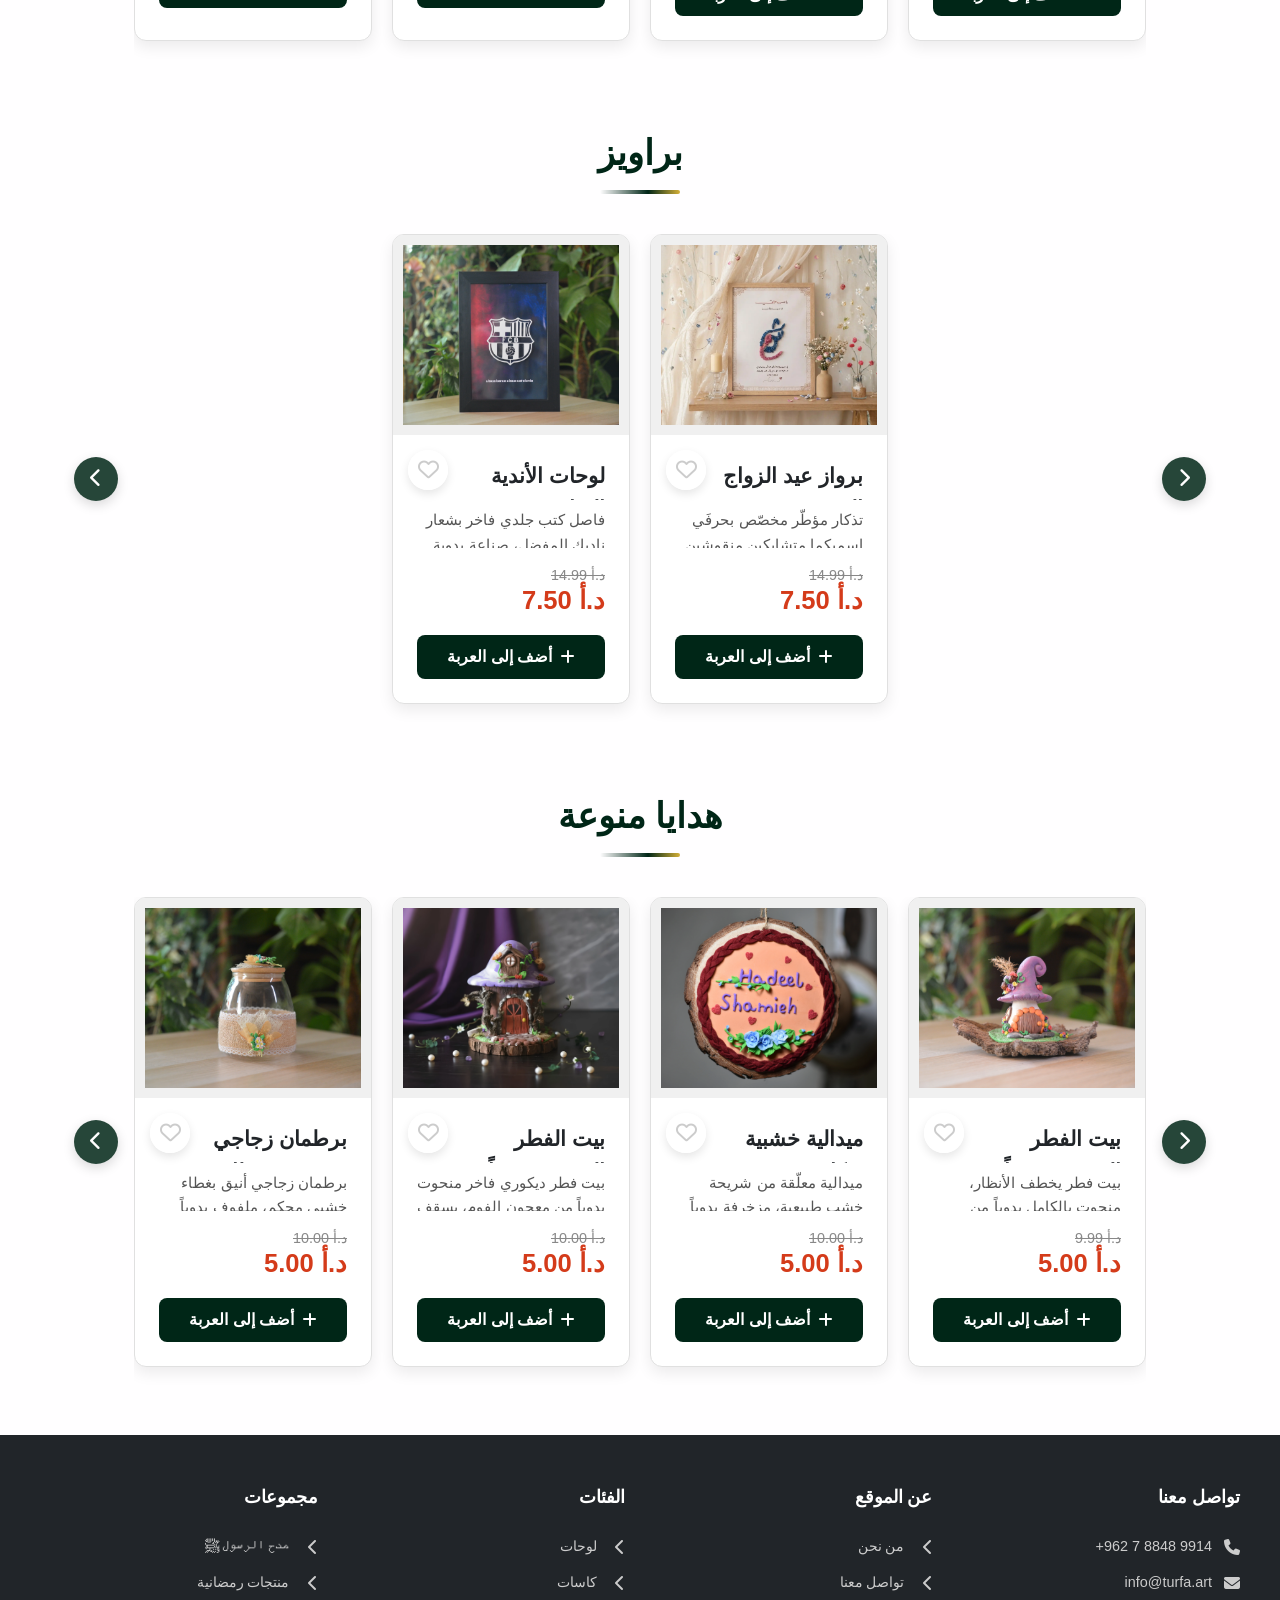
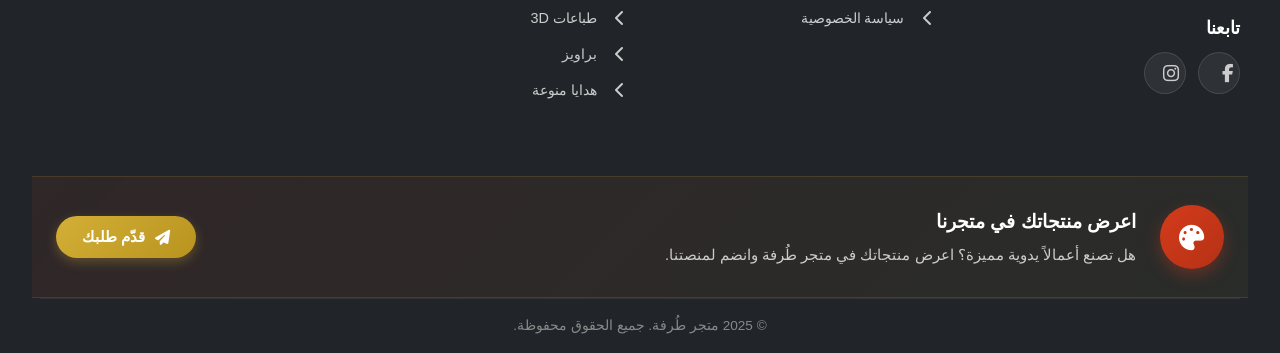
==== commit 06315bcc: "new" ====
--- a/index.html
+++ b/index.html
@@ -97,13 +97,37 @@
     <link rel="preconnect" href="https://cdnjs.cloudflare.com" crossorigin>
 
     <!-- Stylesheets -->
-    <link rel="stylesheet" href="https://cdnjs.cloudflare.com/ajax/libs/font-awesome/6.4.0/css/all.min.css">
+    <!-- Font Awesome: تحميل غير حاجب حتى ما توقف الصفحة داخل متصفح انستغرام -->
+    <link rel="stylesheet"
+          href="https://cdnjs.cloudflare.com/ajax/libs/font-awesome/6.4.0/css/all.min.css"
+          media="print" onload="this.media='all'; this.onload=null;">
+    <noscript>
+      <link rel="stylesheet" href="https://cdnjs.cloudflare.com/ajax/libs/font-awesome/6.4.0/css/all.min.css">
+    </noscript>
     <!-- 🟢 ملفات CSS مقسّمة (الترتيب مهم: base → components → responsive) -->
     <link rel="stylesheet" href="css/base.css?v=2">
     <link rel="stylesheet" href="css/components.css?v=2">
     <link rel="stylesheet" href="css/responsive.css?v=2">
 </head>
 <body>
+
+<!-- 🟢 شاشة تحميل فورية — تمنع الشاشة البيضاء داخل متصفح انستغرام -->
+<div id="turfaInitLoader" style="position:fixed;inset:0;z-index:99999;display:flex;flex-direction:column;align-items:center;justify-content:center;background:#002617;color:#fff;font-family:sans-serif;transition:opacity .4s ease;">
+  <div style="width:46px;height:46px;border:4px solid rgba(255,255,255,.25);border-top-color:#fff;border-radius:50%;animation:turfaSpin .8s linear infinite;"></div>
+  <p style="margin-top:18px;font-size:1rem;letter-spacing:.5px;">جاري تحميل متجر طُرفة…</p>
+  <style>@keyframes turfaSpin{to{transform:rotate(360deg)}}</style>
+</div>
+<script>
+  // إخفاء اللودر بمجرد جاهزية الصفحة، مع حد أقصى 8 ثواني كأمان
+  (function(){
+    function hideLoader(){
+      var l=document.getElementById('turfaInitLoader');
+      if(l){l.style.opacity='0';setTimeout(function(){l&&l.remove();},450);}
+    }
+    window.addEventListener('load',function(){setTimeout(hideLoader,300);});
+    setTimeout(hideLoader,8000); // أمان: ما يضل معلّق أبداً
+  })();
+</script>
 
 
 
@@ -895,12 +919,12 @@
 </a>
     <!-- 🟢 ملفات JavaScript مقسّمة - الترتيب مهم! -->
     <!-- 1. data.js: البيانات والترجمة (لازم يكون أول شي) -->
-    <script src="js/data.js?v=2"></script>
+    <script src="js/data.js?v=2" defer></script>
     <!-- 2. ui.js: دوال العرض والواجهة -->
-    <script src="js/ui.js?v=2"></script>
+    <script src="js/ui.js?v=2" defer></script>
     <!-- 3. modals.js: السلة، نموذج الطلب، الموديلات -->
-    <script src="js/modals.js?v=2"></script>
+    <script src="js/modals.js?v=2" defer></script>
     <!-- 4. main.js: نقطة البداية والتشغيل (لازم يكون آخر شي) -->
-    <script src="js/main.js?v=2"></script>
+    <script src="js/main.js?v=2" defer></script>
 </body>
 </html>
--- a/css/components.css
+++ b/css/components.css
@@ -5222,4 +5222,22 @@
 
 html[data-theme='dark'] .variant-custom-text-hint {
     color: rgba(255,255,255,0.6);
+}
+/* =================================================================
+   🟢 قسم البراويز — توسيط المنتجين بالنص
+   -----------------------------------------------------------------
+   قسم البراويز فيه منتجين فقط، فبدل ما يتراصّوا على الجنب
+   ويبقى نص الشاشة فاضي، نوسّطهم في المنتصف.
+   آمن: لأنه عددهم قليل وما يملوا الشاشة فما في سكرول يتأثر.
+   ================================================================= */
+#framesContainer {
+    justify-content: center;
+}
+
+/* على الموبايل (شاشة صغيرة) المنتجات تكبر وممكن تملا الشاشة،
+   فنرجّع السلوك الطبيعي عشان السكرول يشتغل لو احتاج */
+@media (max-width: 600px) {
+    #framesContainer {
+        justify-content: flex-start;
+    }
 }
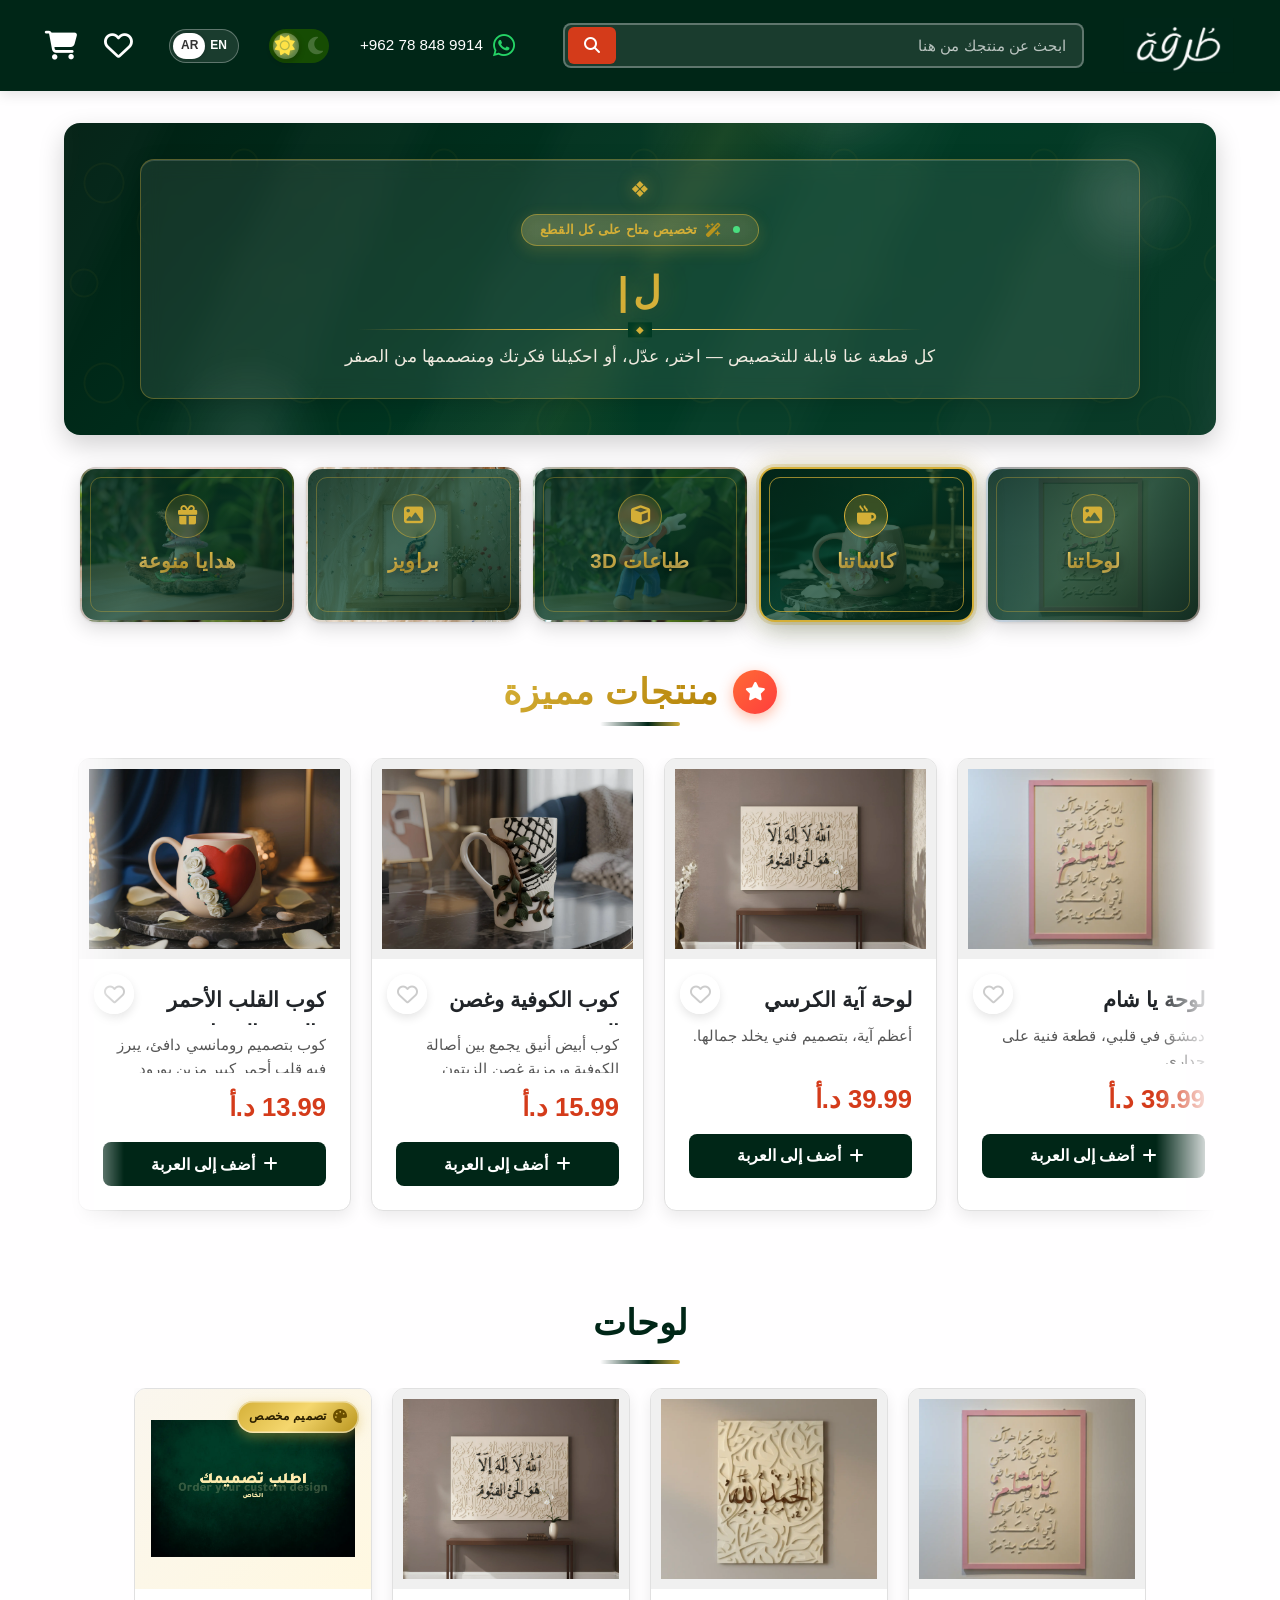
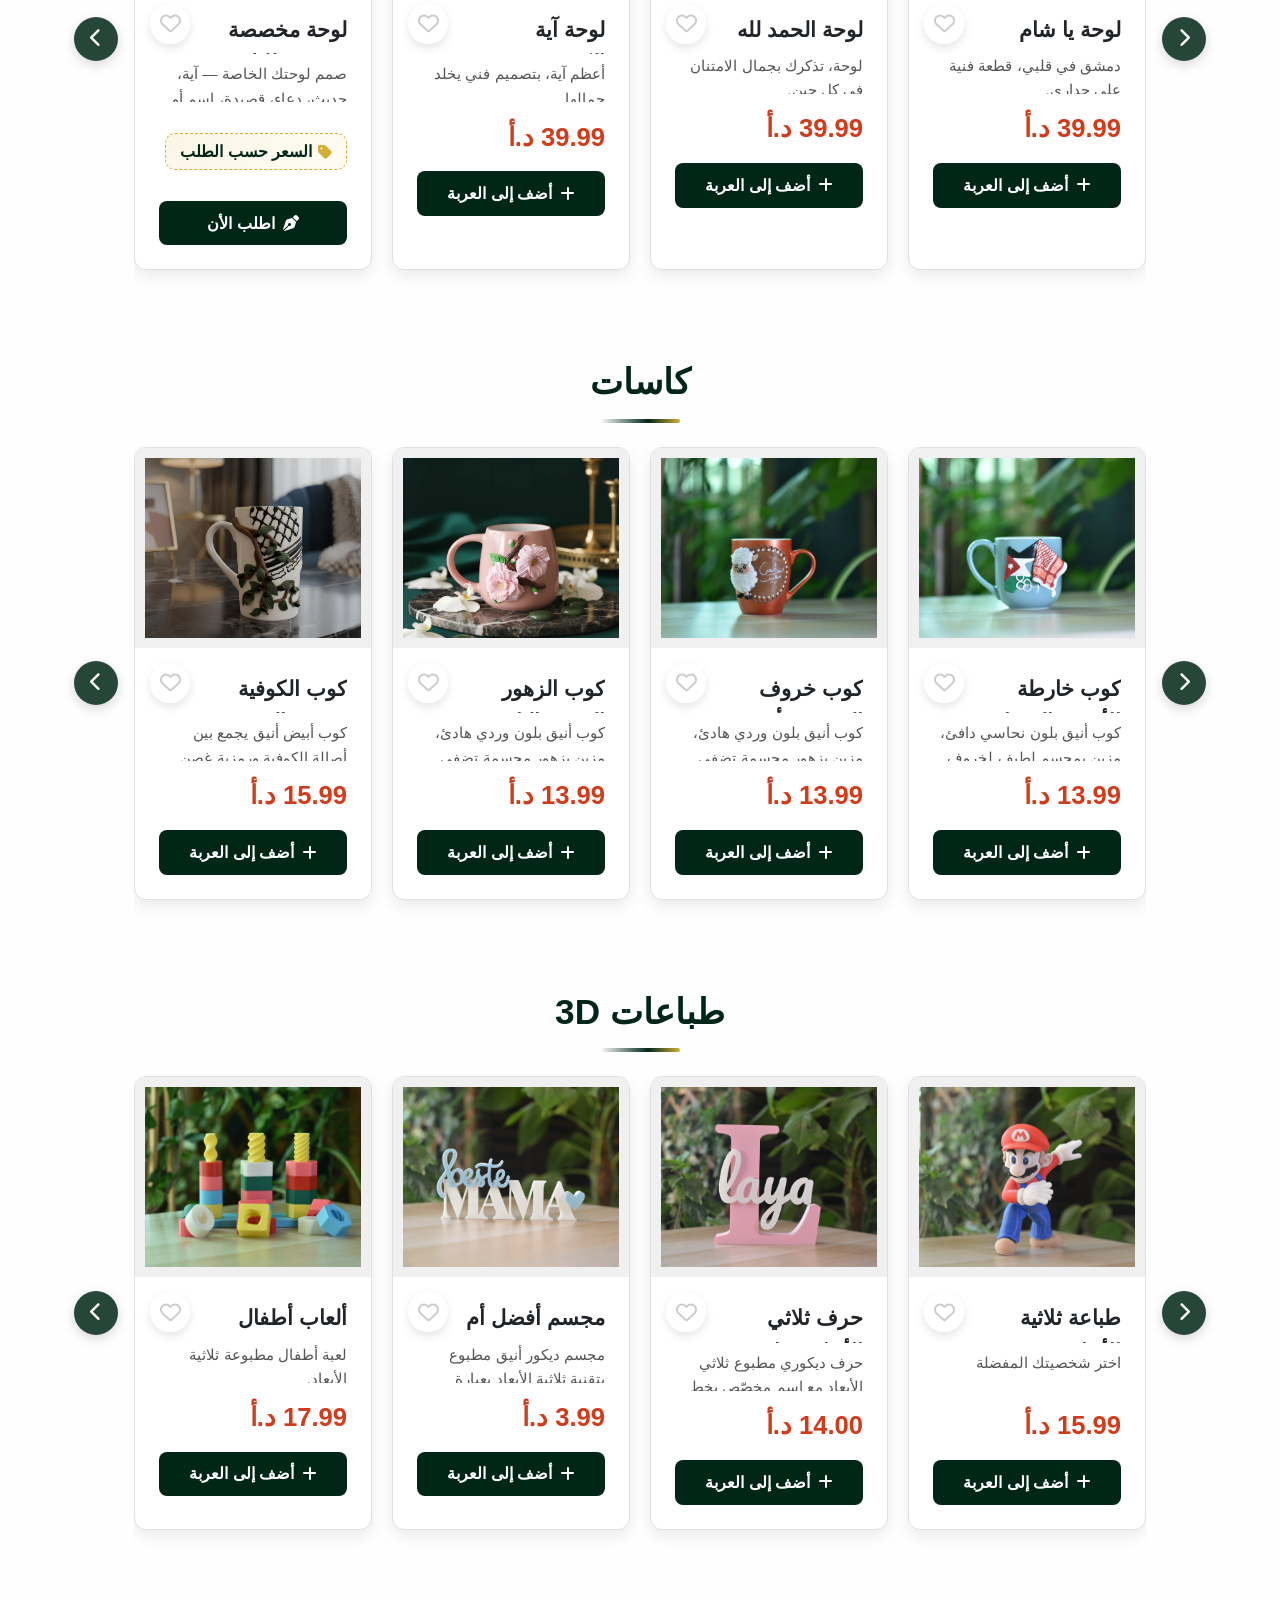
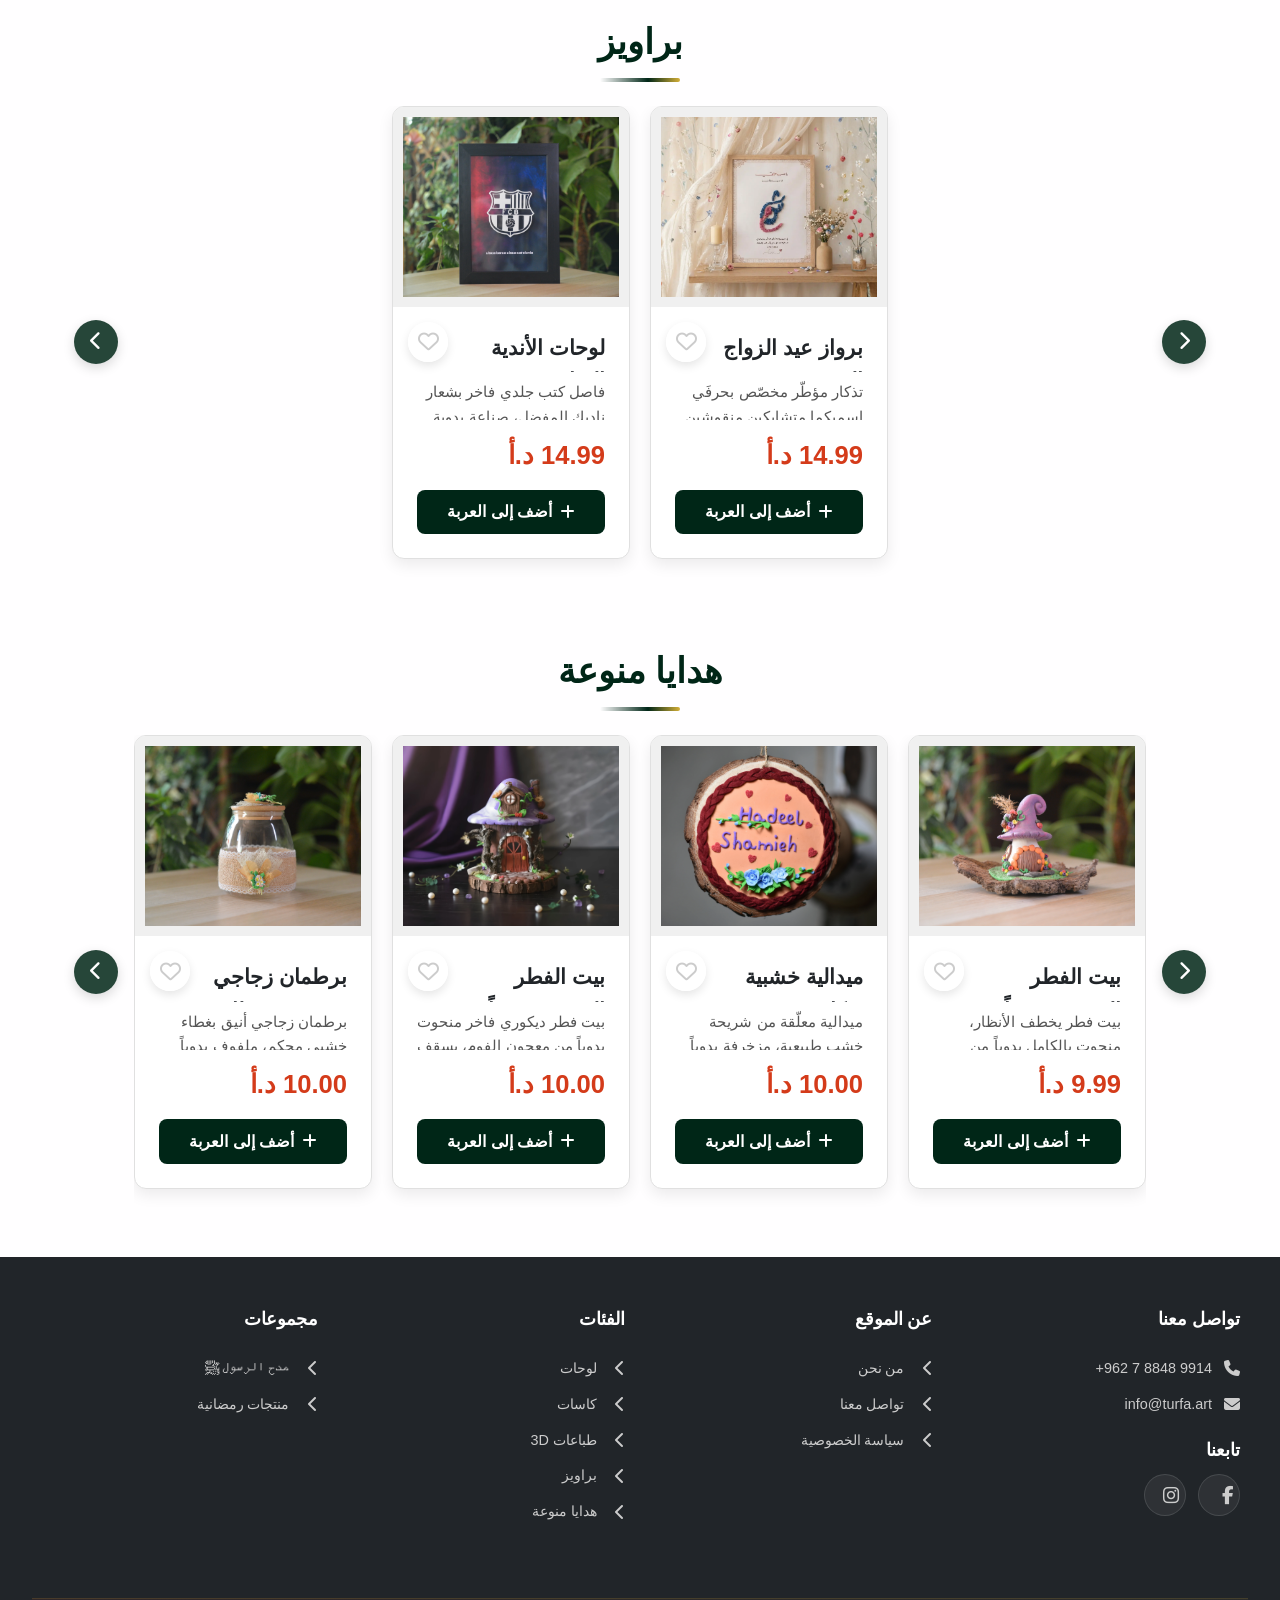
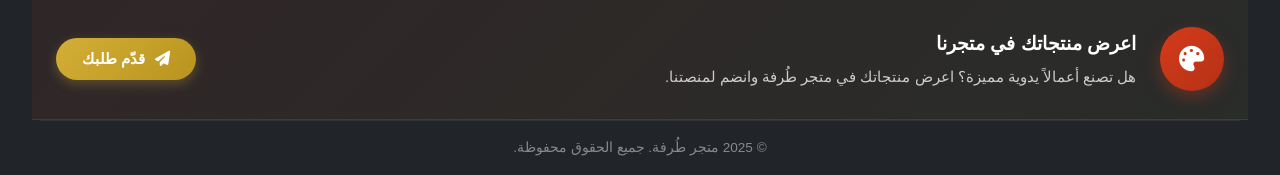
==== commit 30389767: "Update store files" ====
--- a/index.html
+++ b/index.html
@@ -251,11 +251,11 @@
     </button>
   </nav>
         
-        <!-- 🟢 قسم العروض بسكرول تلقائي مستمر -->
+        <!-- 🌟 قسم المنتجات المميزة بسكرول تلقائي مستمر -->
         <div class="offers-title-wrap">
             <h1 class="section-title offers-title" id="offersTitle">
-                <span class="offers-badge"><i class="fas fa-fire"></i></span>
-                <span class="offers-title-text">العروض</span>
+                <span class="offers-badge"><i class="fas fa-star"></i></span>
+                <span class="offers-title-text">منتجات مميزة</span>
             </h1>
             <span class="offers-title-underline" aria-hidden="true"></span>
         </div>
@@ -352,22 +352,6 @@
             </div>
         </div>
     </div>
-    <div class="cart-modal" id="promoModal">
-    <div class="cart-content" style="max-width: 500px; height: auto;">
-        <div class="cart-header" style="background-color: var(--secondary);">
-            <h2 id="promoTitle">عرض خاص!</h2>
-            <button class="close-cart" id="closePromo">&times;</button>
-        </div>
-        <div class="detail-container" style="padding: 2rem; text-align: center;">
-            <div id="promoContent" style="margin-bottom: 20px;">
-                </div>
-            <button id="closePromoBtn" class="checkout-btn" style="background-color: var(--primary); width: 100%;">
-                تسوق الآن واستفد من الخصم
-            </button>
-        </div>
-    </div>
-</div>
-
     <!-- 🟢 موديل تقديم طلب الفنان (Artist Application) -->
     <div class="cart-modal artist-form-modal" id="artistFormModal">
         <div class="cart-content artist-form-content">
--- a/css/base.css
+++ b/css/base.css
@@ -424,7 +424,7 @@
 
 .section-title {
     text-align: center;
-    margin-bottom: 2rem;
+    margin-bottom: 1rem;
     color: var(--primary);
     font-size: 2.2rem;
     position: relative;
--- a/css/components.css
+++ b/css/components.css
@@ -1977,29 +1977,7 @@
     transform: translateY(-6px) scale(1.02);
 }
 
-/* --- شريط "خصم" متحرك على بطاقات العروض --- */
-.offers-grid .product-card::after {
-    content: '50%';
-    position: absolute;
-    top: 12px;
-    /* في RTL يكون لليمين، في LTR لليسار */
-    inset-inline-start: 12px;
-    background: linear-gradient(135deg, #ff6b35 0%, #ff3d3d 100%);
-    color: #fff;
-    font-weight: 800;
-    font-size: 0.9rem;
-    padding: 6px 12px;
-    border-radius: 999px;
-    box-shadow: 0 4px 12px rgba(255, 61, 61, 0.35);
-    z-index: 5;
-    pointer-events: none;
-    animation: offerTagFloat 2.5s ease-in-out infinite;
-}
-
-@keyframes offerTagFloat {
-    0%, 100% { transform: translateY(0) rotate(-3deg); }
-    50%      { transform: translateY(-3px) rotate(3deg); }
-}
+/* --- (تم حذف شريط الخصم "50%" بعد انتهاء العرض) --- */
 
 /* --- استجابة الموبايل --- */
 @media (max-width: 768px) {
@@ -2027,10 +2005,6 @@
             #000 calc(100% - 30px),
             transparent 100%
         );
-    }
-    .offers-grid .product-card::after {
-        font-size: 0.75rem;
-        padding: 4px 9px;
     }
 }
 
--- a/css/responsive.css
+++ b/css/responsive.css
@@ -1,3 +1,4 @@
+
 /* =================================================================
    📱 responsive.css - الـ Checkout Form و Responsive
    -----------------------------------------------------------------
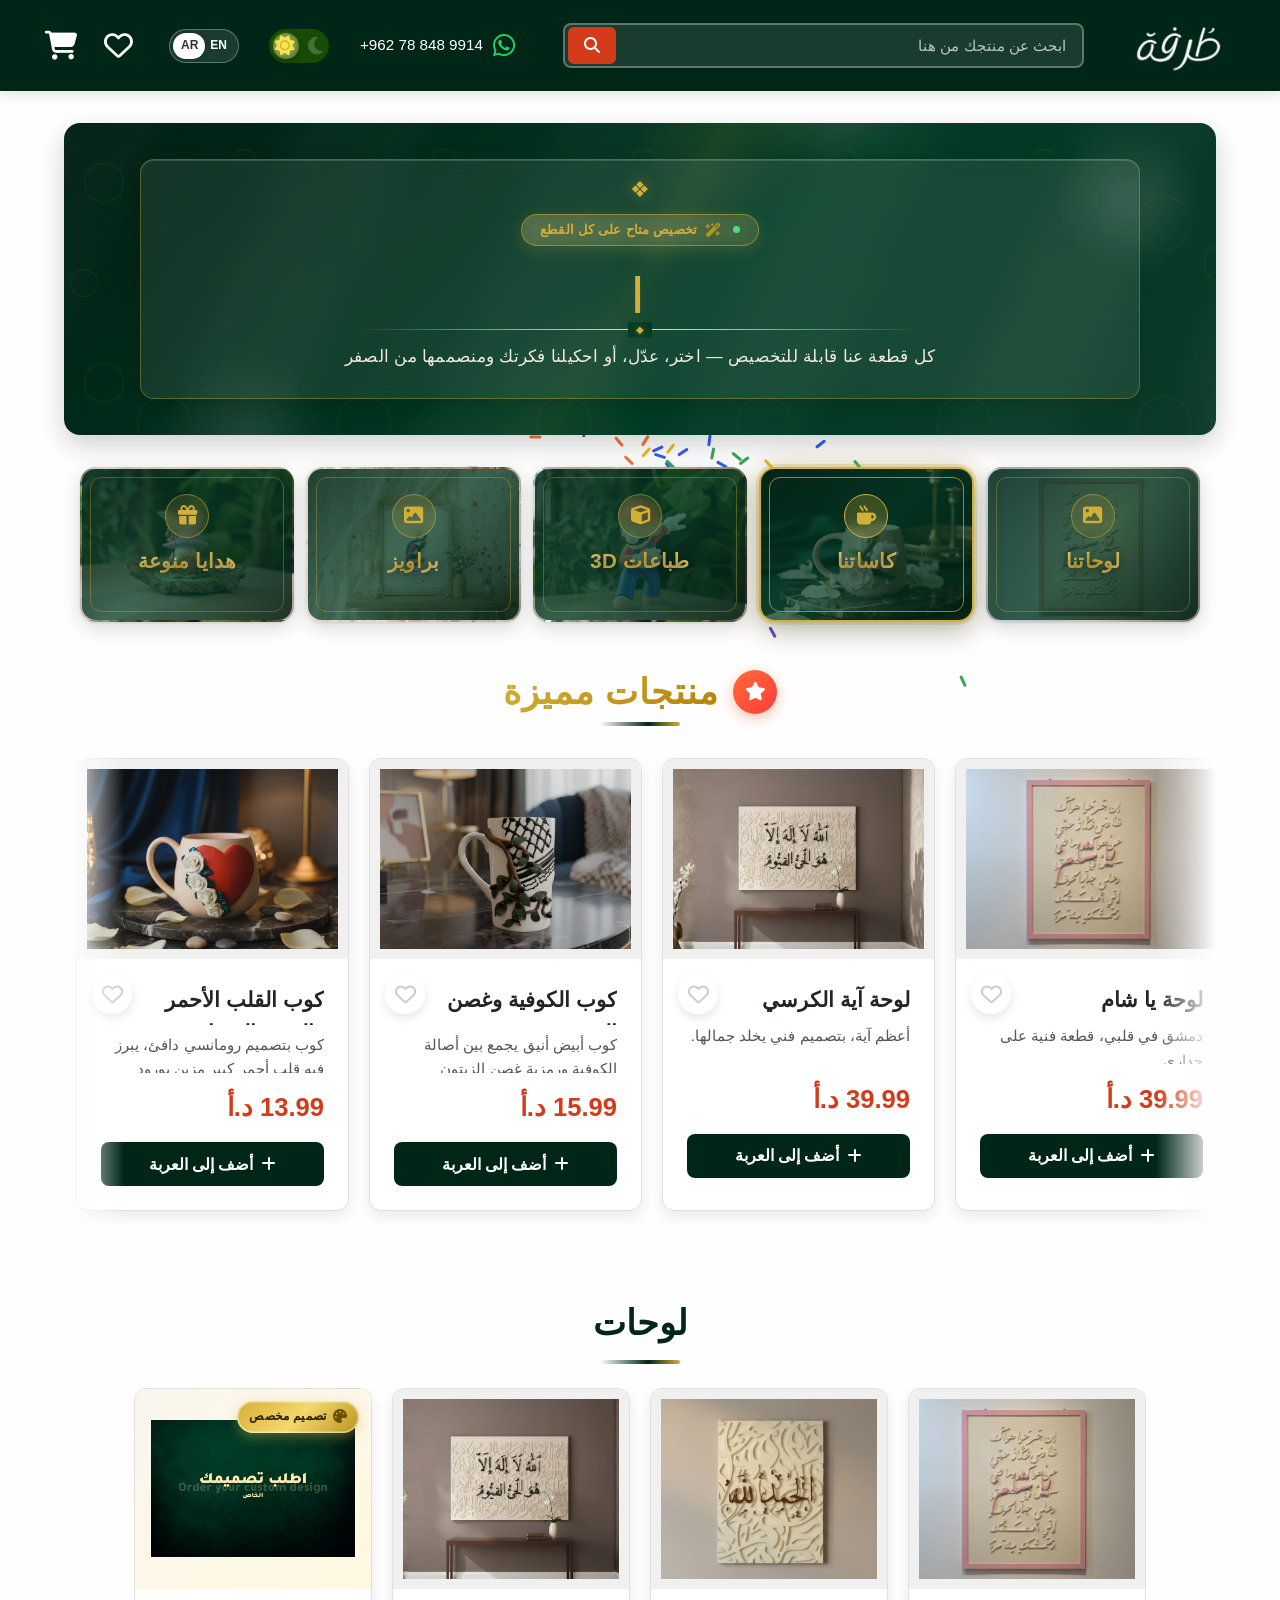
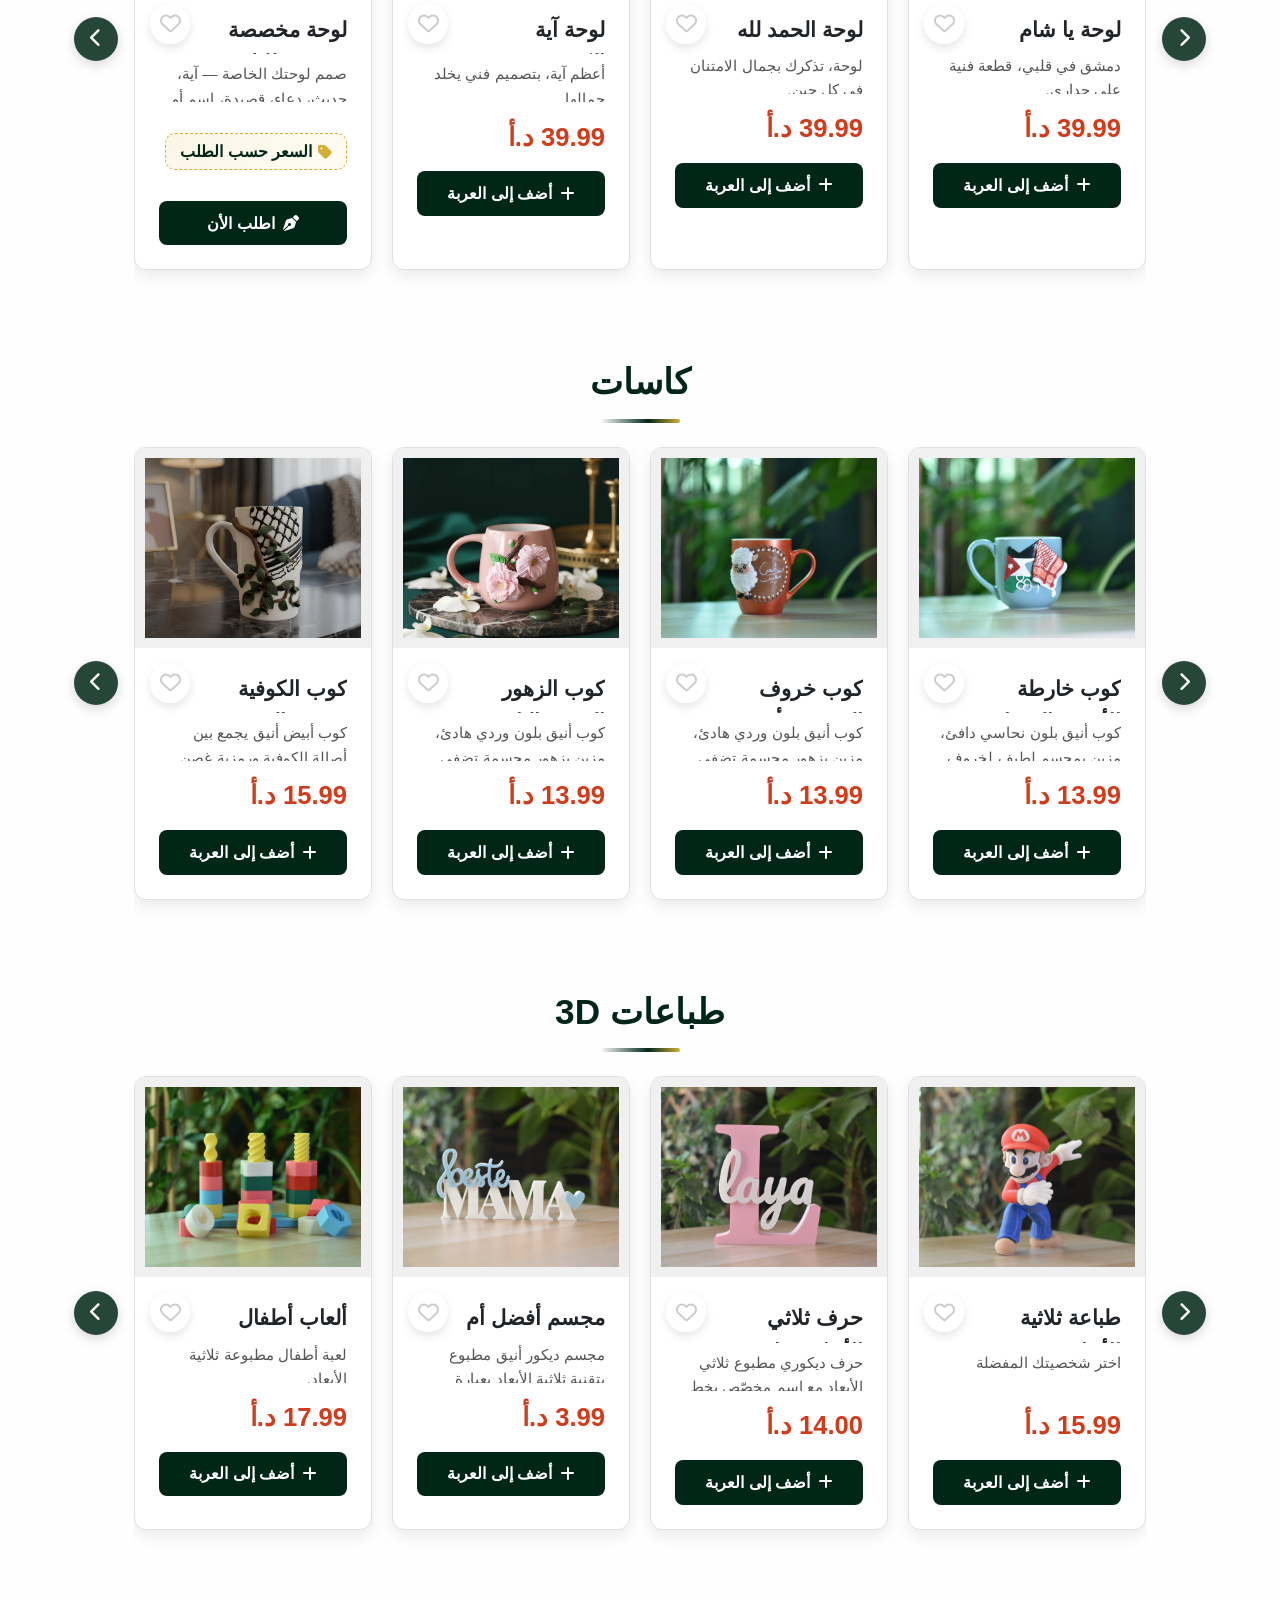
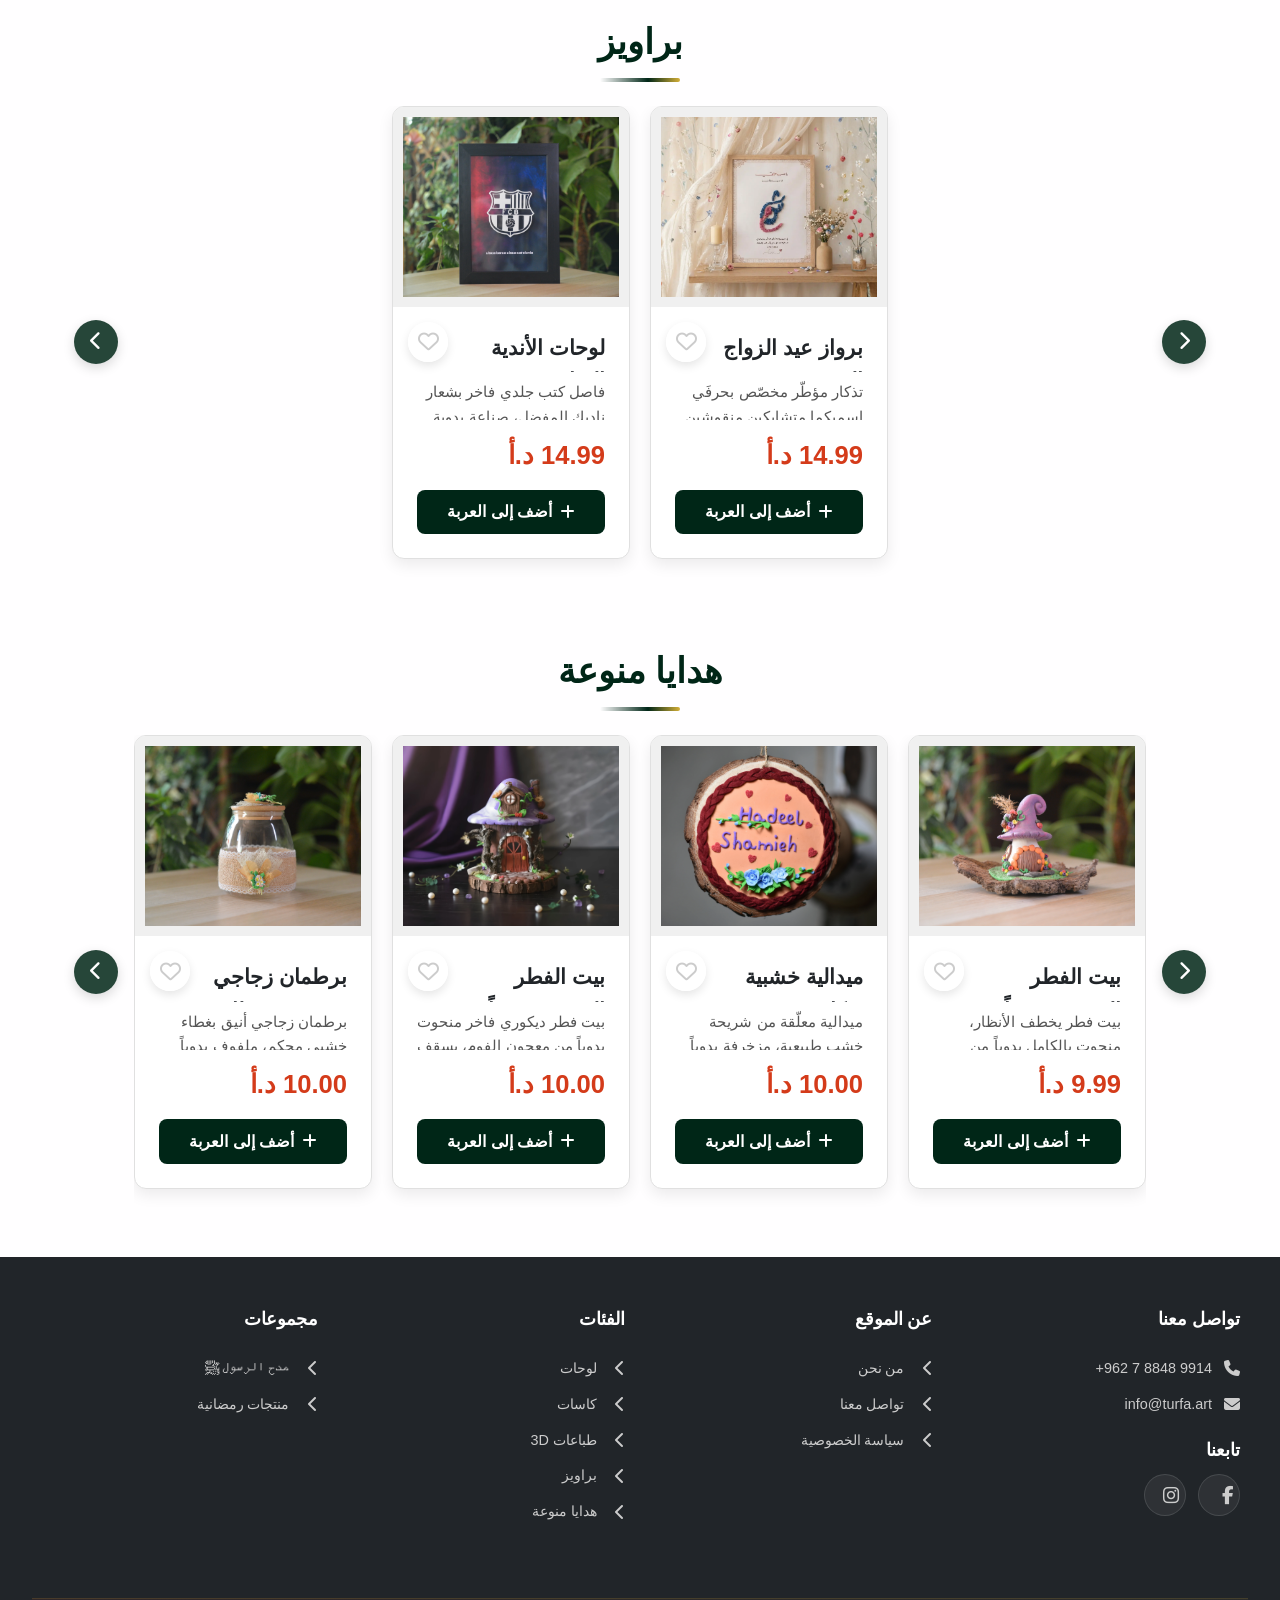
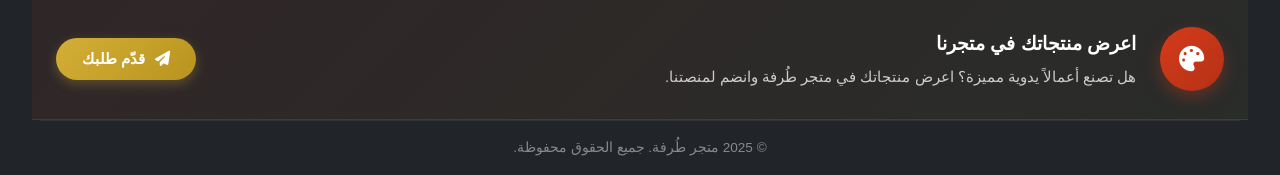
==== commit 85556b1d: "new aupdate" ====
--- a/index.html
+++ b/index.html
@@ -902,6 +902,7 @@
     <i class="fas fa-chevron-up"></i>
 </a>
     <!-- 🟢 ملفات JavaScript مقسّمة - الترتيب مهم! -->
+    <script src="js/particles.js" defer></script>
     <!-- 1. data.js: البيانات والترجمة (لازم يكون أول شي) -->
     <script src="js/data.js?v=2" defer></script>
     <!-- 2. ui.js: دوال العرض والواجهة -->
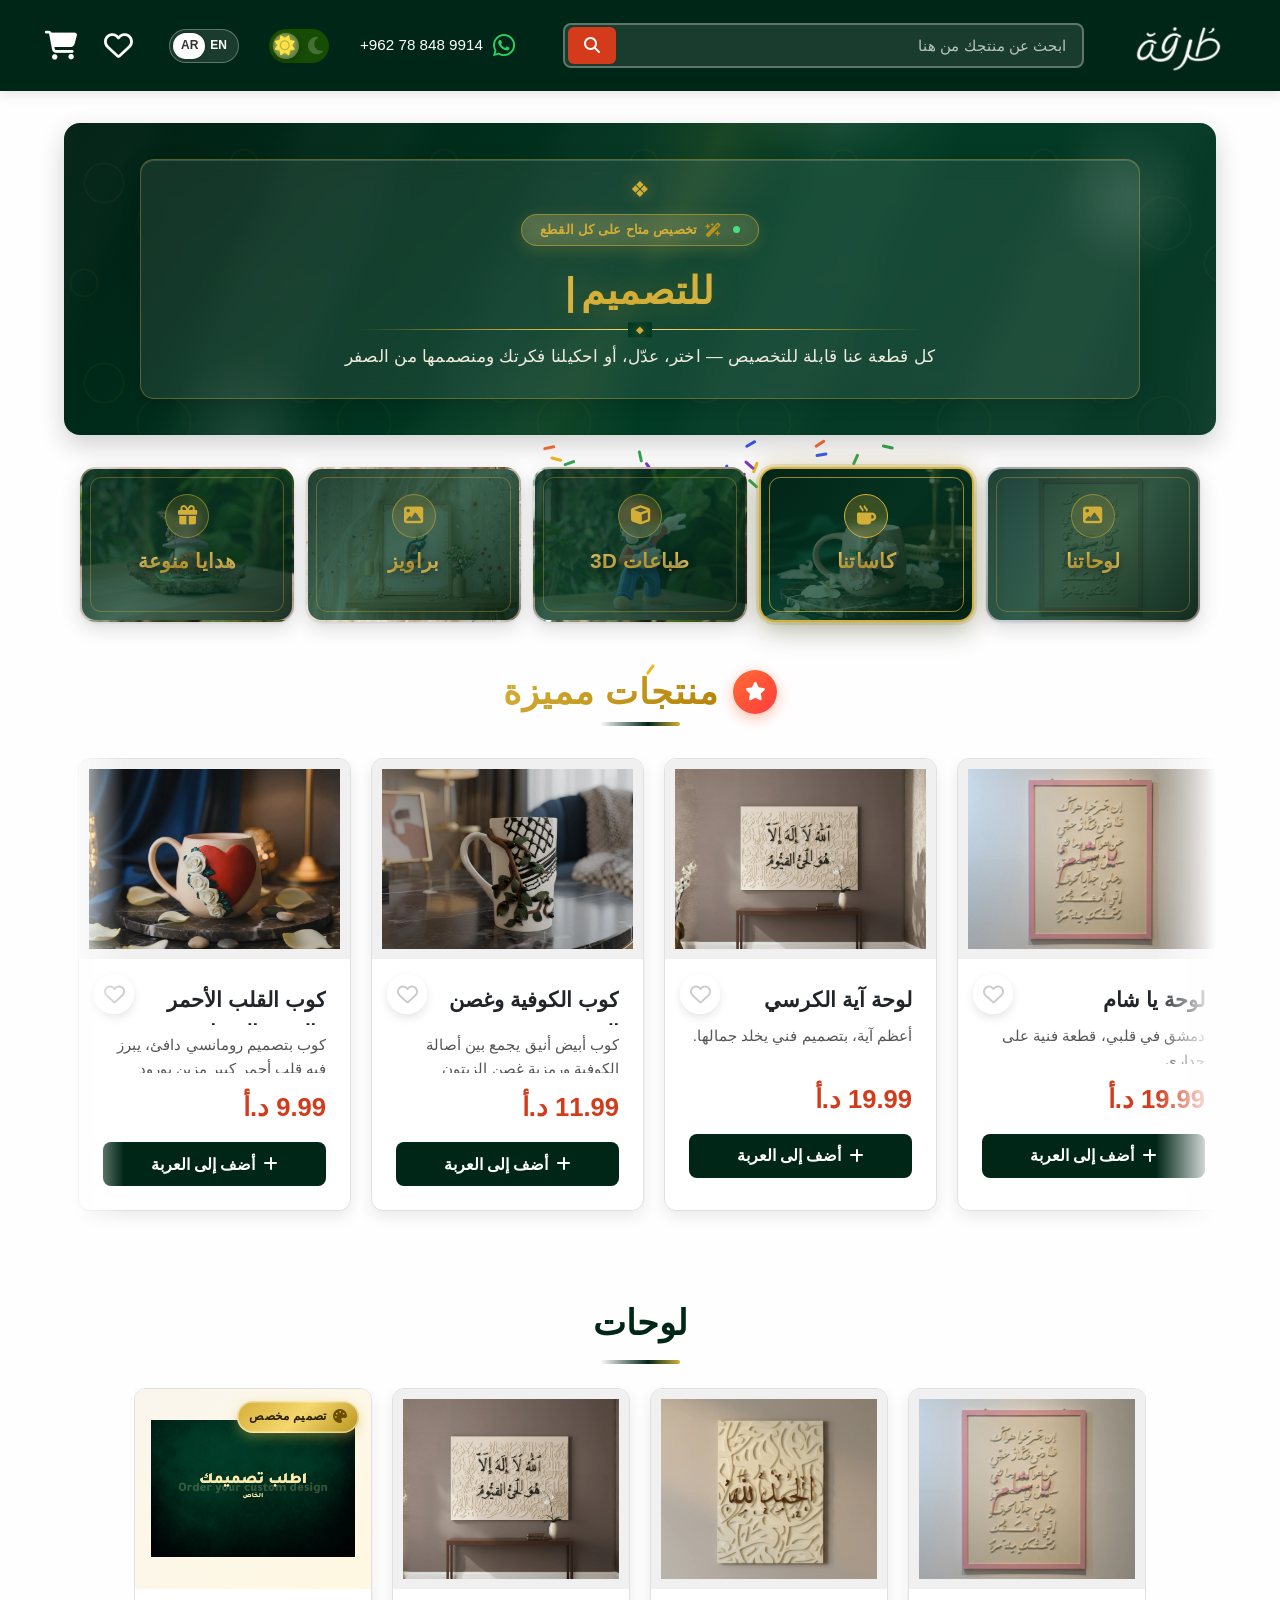
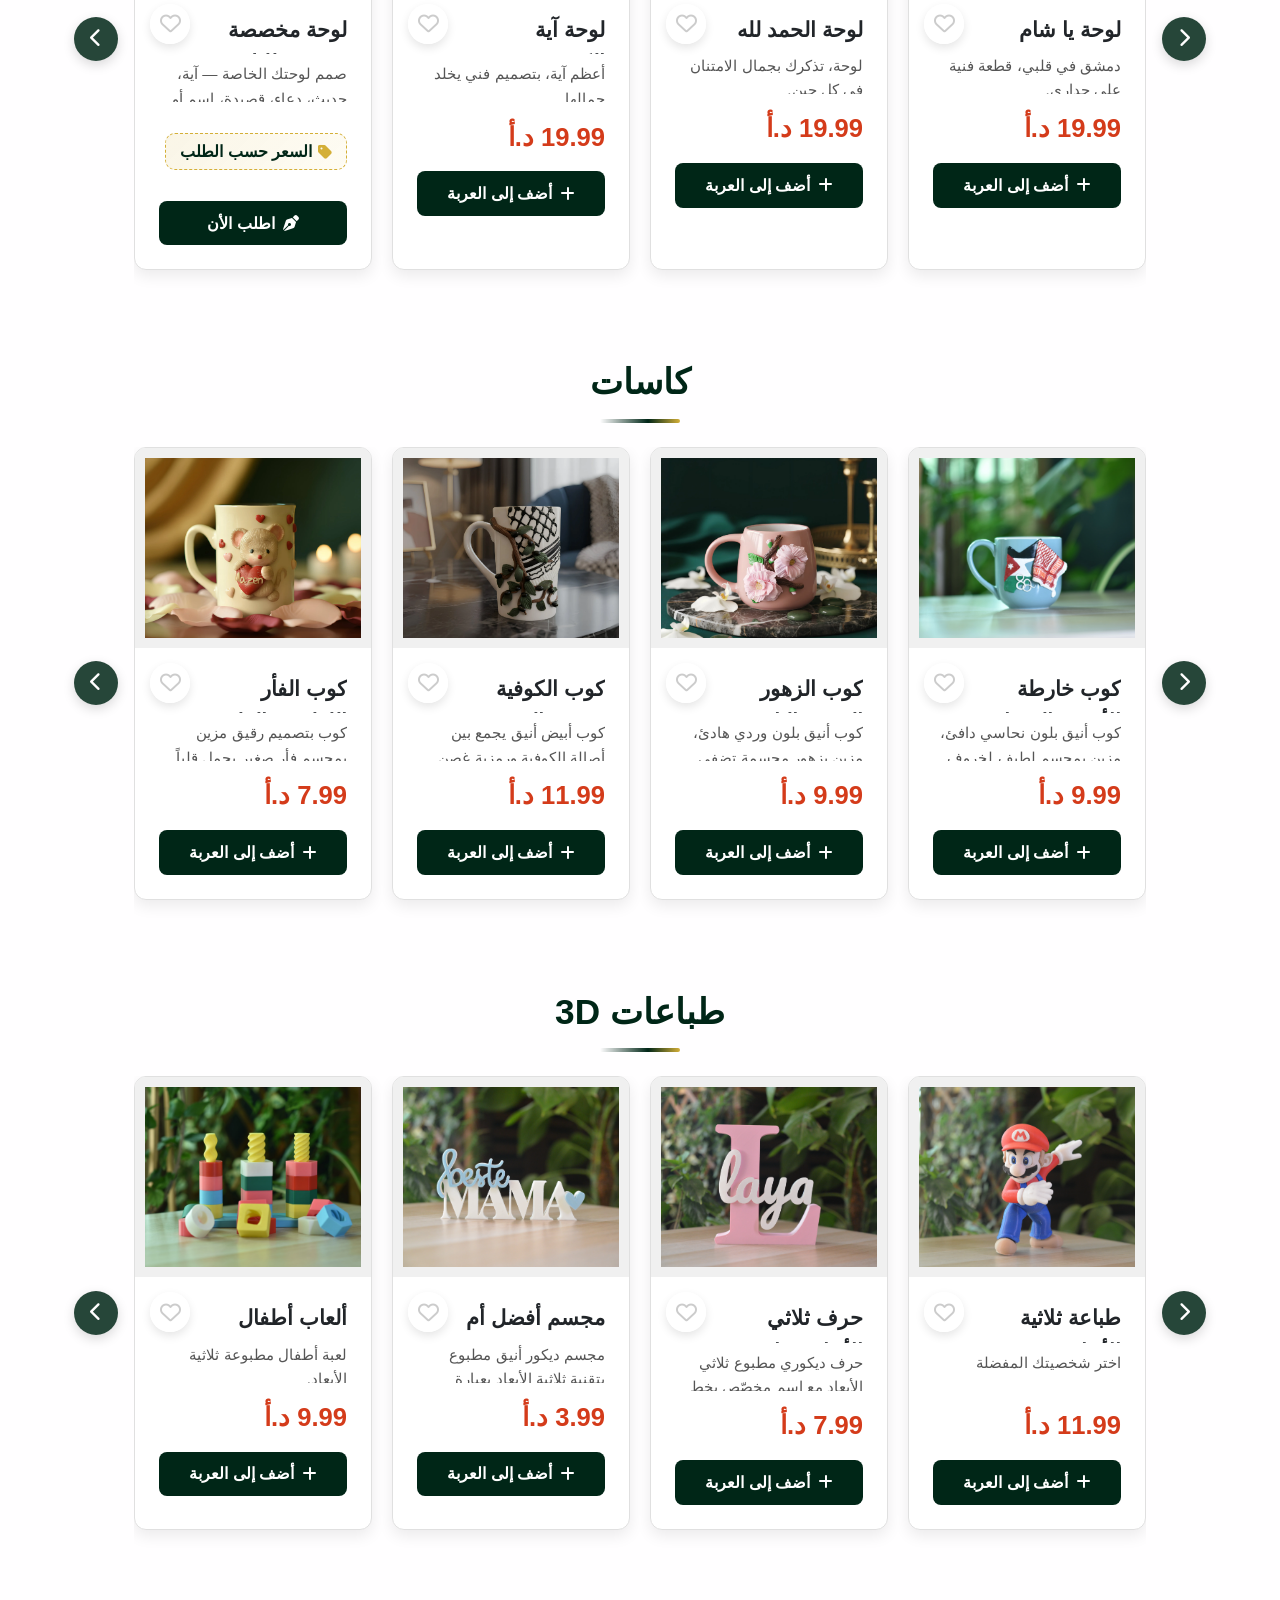
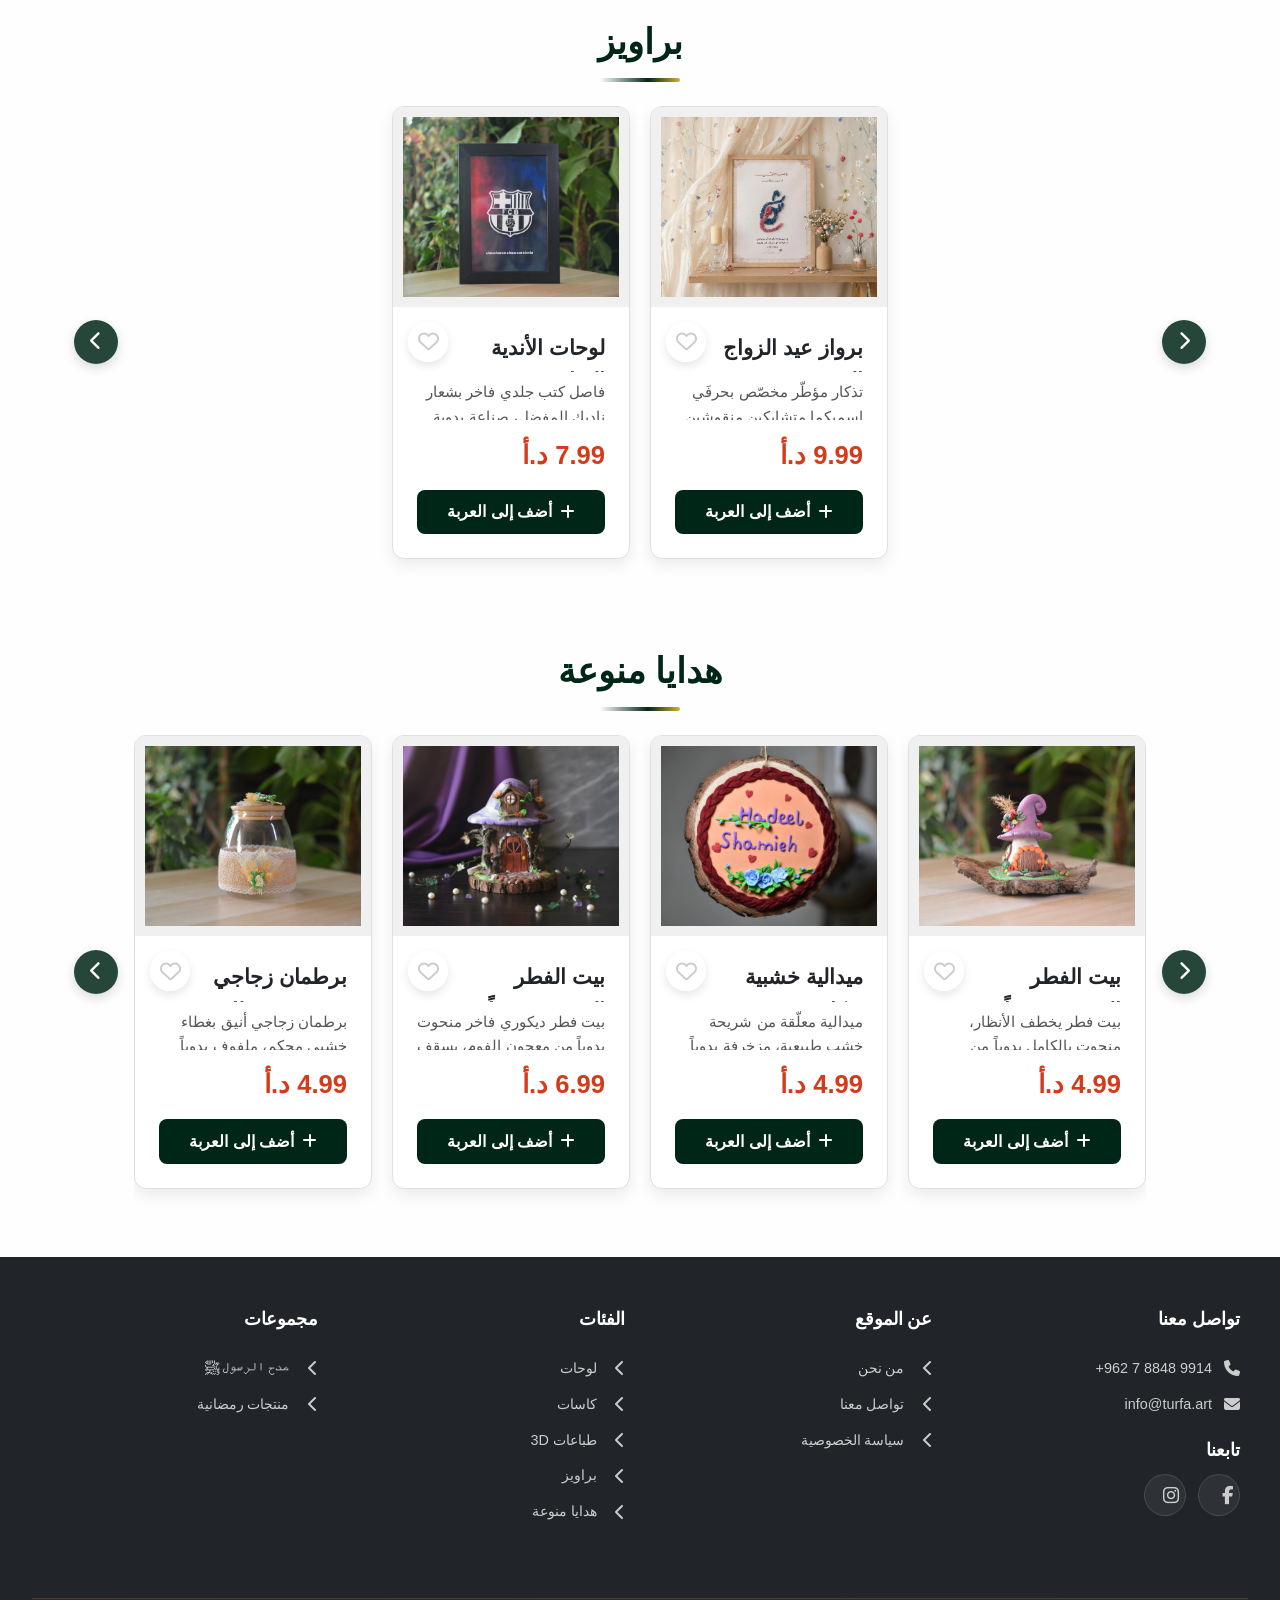
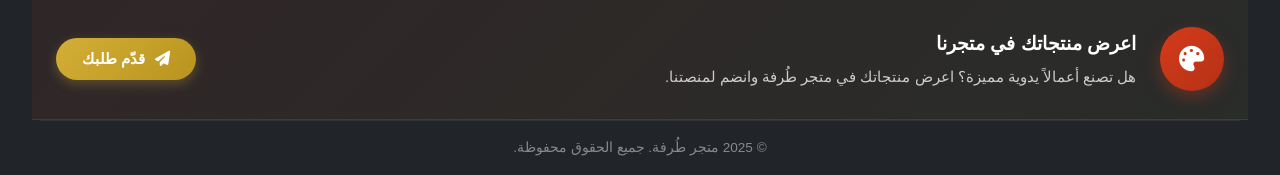
==== commit 810cf139: "new updates" ====
--- a/index.html
+++ b/index.html
@@ -909,6 +909,8 @@
     <script src="js/ui.js?v=2" defer></script>
     <!-- 3. modals.js: السلة، نموذج الطلب، الموديلات -->
     <script src="js/modals.js?v=2" defer></script>
+    <script src="https://cdn.jsdelivr.net/npm/@supabase/supabase-js@2" defer></script>
+    <script src="js/turfa-supabase.js?v=1" defer></script>
     <!-- 4. main.js: نقطة البداية والتشغيل (لازم يكون آخر شي) -->
     <script src="js/main.js?v=2" defer></script>
 </body>
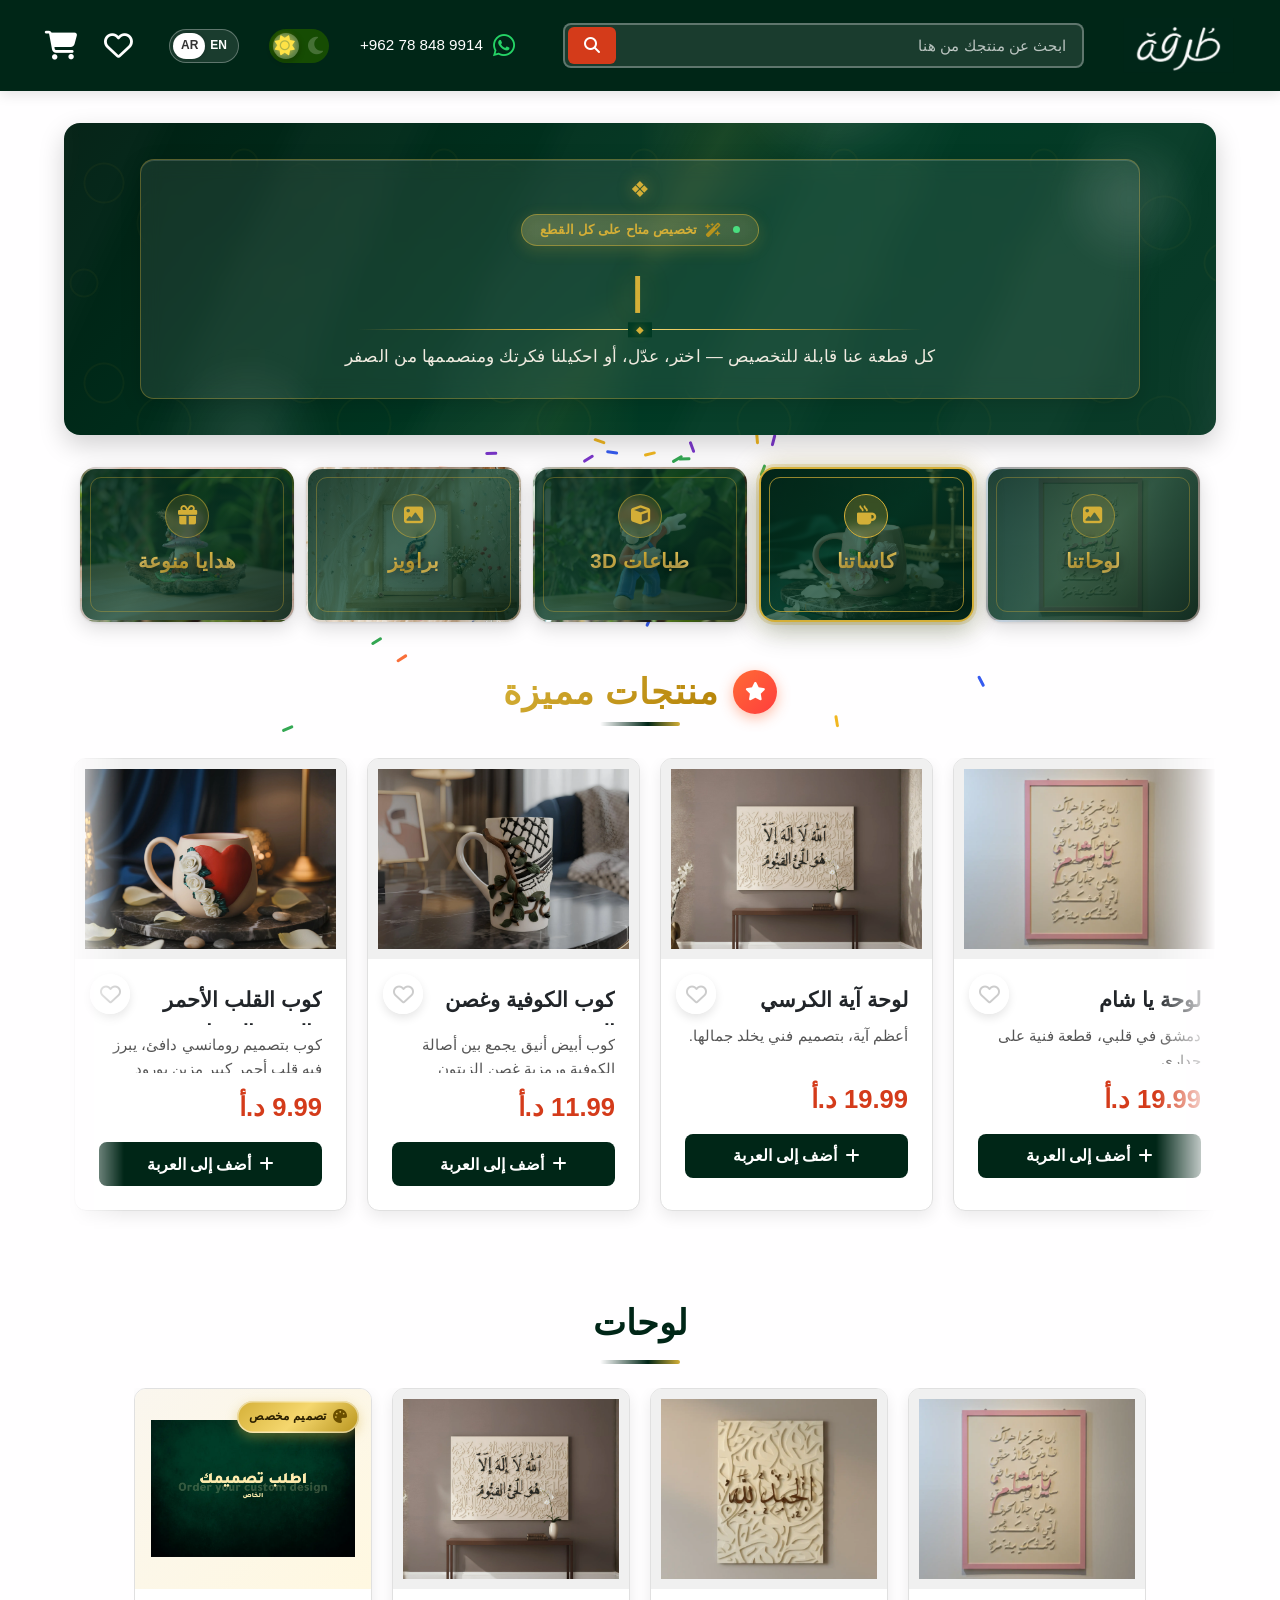
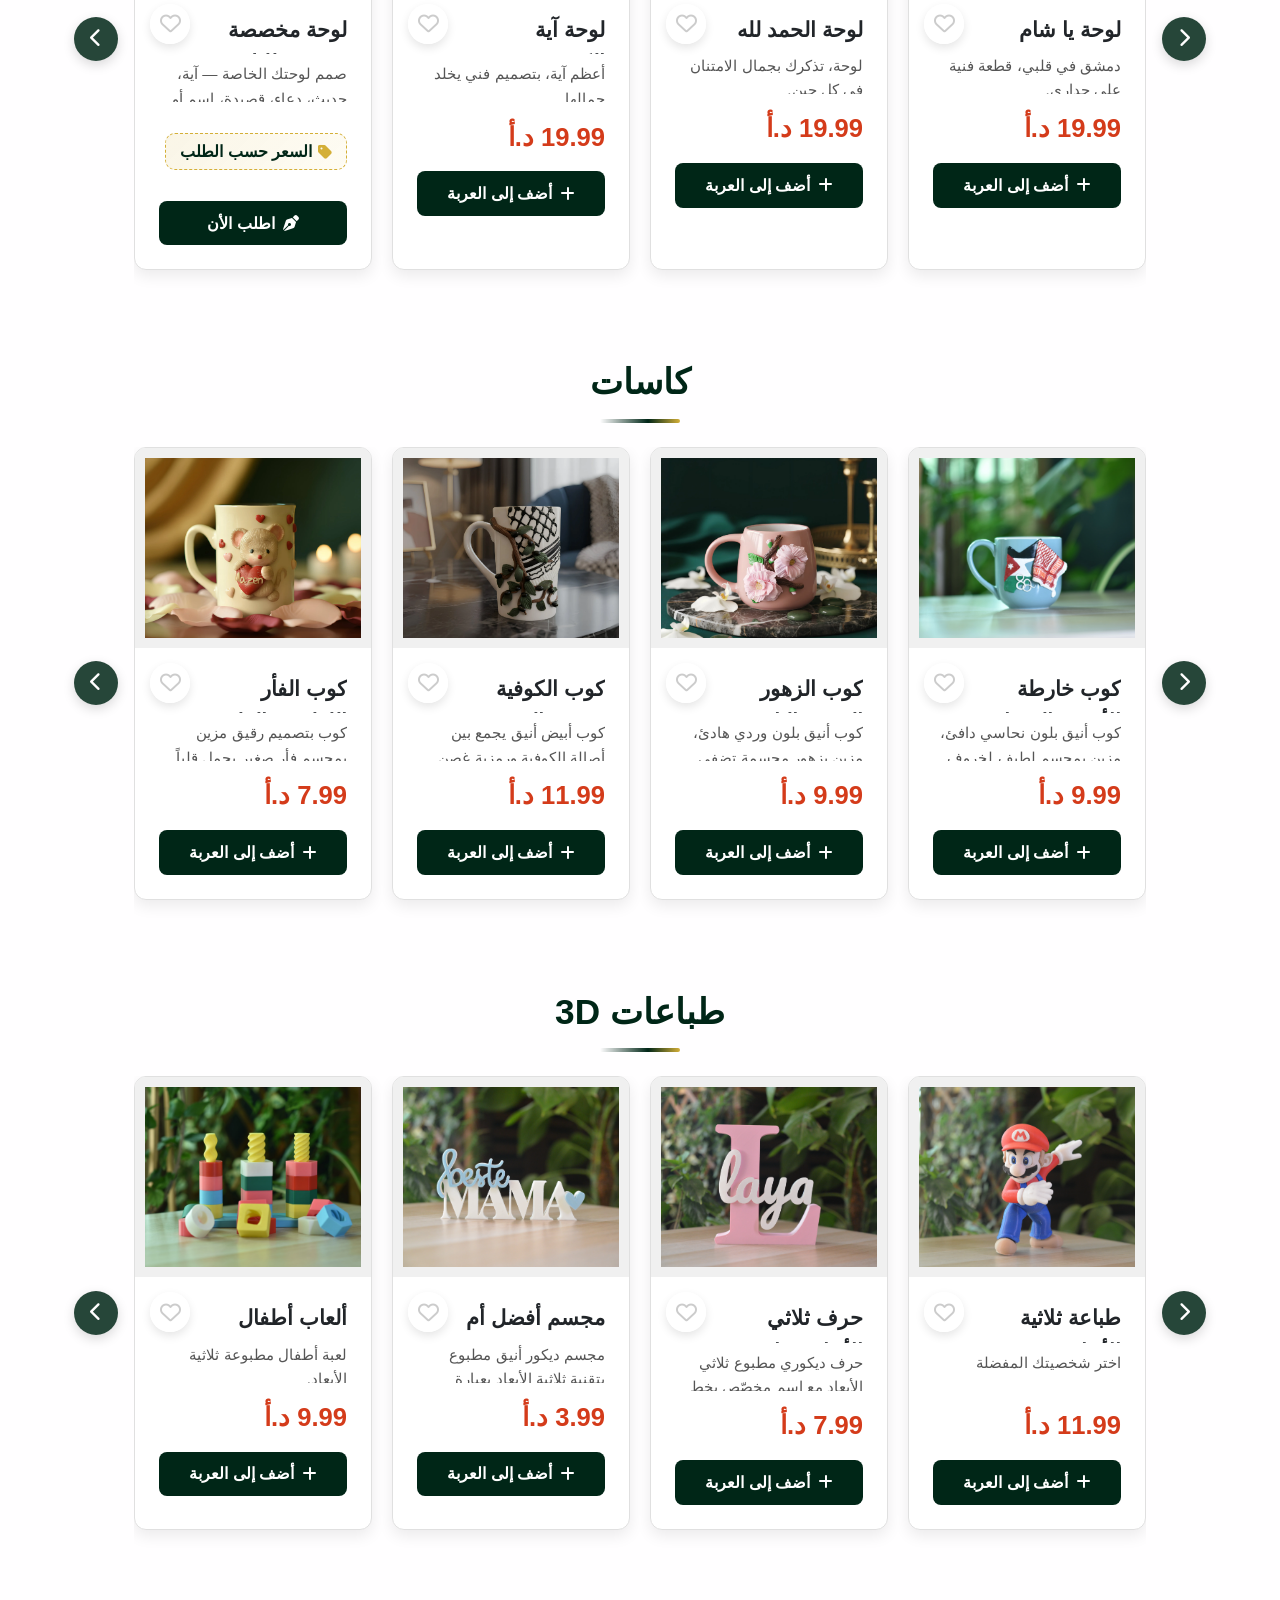
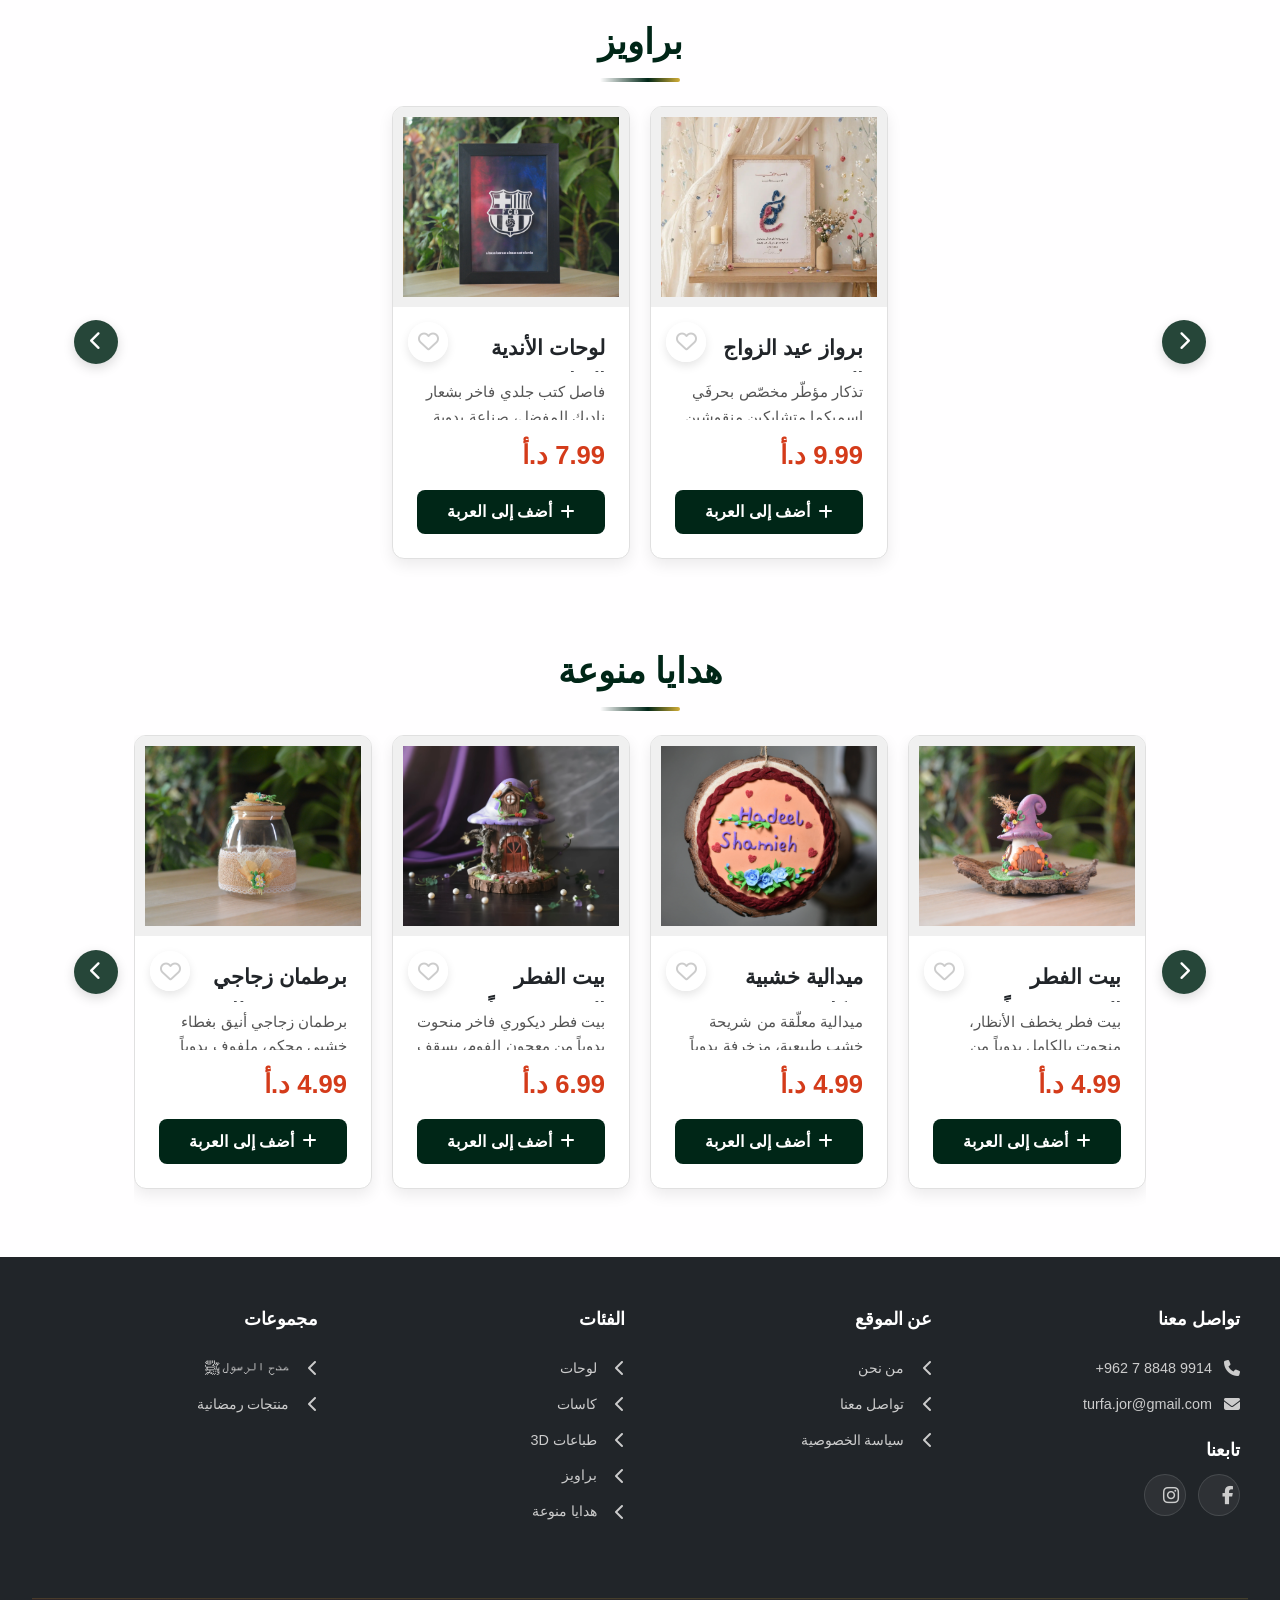
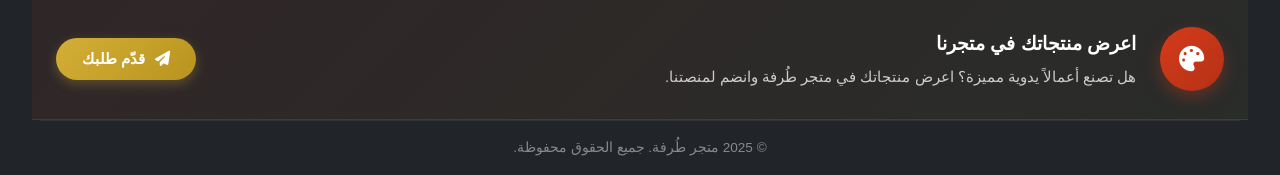
==== commit 27edcac5: "new" ====
--- a/index.html
+++ b/index.html
@@ -327,6 +327,7 @@
             </div>
             <div class="cart-items" id="cartItems"></div>
             <div class="cart-footer">
+                <div class="cart-free-ship" id="cartFreeShipNudge" style="display:none"></div>
                 <div class="total-price">الإجمالي: <span id="totalPrice">د.أ 0.00</span></div>
                 <div class="cart-footer-buttons">
                     <button class="inquiry-btn" id="inquiryBtn">
@@ -458,9 +459,21 @@
                         <span id="checkoutSummaryTitle">ملخص الطلب</span>
                     </div>
                     <div class="checkout-summary-items" id="checkoutSummaryItems"></div>
+
+                    <div class="checkout-coupon" id="checkoutCouponBox">
+                        <div class="checkout-coupon-input">
+                            <input type="text" id="checkoutCouponCode" placeholder="كود الخصم">
+                            <button type="button" id="checkoutCouponApplyBtn">تطبيق</button>
+                        </div>
+                        <div id="checkoutCouponMsg" class="checkout-coupon-msg"></div>
+                    </div>
                     <div class="checkout-summary-row">
                         <span id="checkoutSubtotalLabel">المجموع الفرعي</span>
                         <span id="checkoutSubtotalValue">د.أ 0.00</span>
+                    </div>
+                    <div class="checkout-summary-row checkout-summary-discount" id="checkoutDiscountRow" style="display:none">
+                        <span id="checkoutDiscountLabel">الخصم</span>
+                        <span id="checkoutDiscountValue">- د.أ 0.00</span>
                     </div>
                     <div class="checkout-summary-row">
                         <span id="checkoutShippingLabel">رسوم التوصيل</span>
@@ -911,6 +924,7 @@
     <script src="js/modals.js?v=2" defer></script>
     <script src="https://cdn.jsdelivr.net/npm/@supabase/supabase-js@2" defer></script>
     <script src="js/turfa-supabase.js?v=1" defer></script>
+    <script src="js/turfa-coupon.js?v=1" defer></script>
     <!-- 4. main.js: نقطة البداية والتشغيل (لازم يكون آخر شي) -->
     <script src="js/main.js?v=2" defer></script>
 </body>
--- a/css/components.css
+++ b/css/components.css
@@ -5214,4 +5214,56 @@
     #framesContainer {
         justify-content: flex-start;
     }
-}+}
+
+/* ===== كوبون الخصم ===== */
+.checkout-coupon{margin:10px 0;padding:10px 0;border-top:1px dashed #e2ddd0}
+.checkout-coupon-input{display:flex;gap:8px}
+.checkout-coupon-input input{flex:1;padding:9px 12px;border:1.5px solid #e2ddd0;border-radius:9px;font-family:inherit}
+.checkout-coupon-input button{background:#002617;color:#fff;border:none;border-radius:9px;padding:0 18px;font-weight:700;cursor:pointer;font-family:inherit}
+.checkout-coupon-input button:hover{background:#0a4a32}
+.checkout-coupon-msg{font-size:.82rem;margin-top:6px;min-height:1em}
+.checkout-coupon-msg.ok{color:#1f7a4d}
+.checkout-coupon-msg.err{color:#c0392b}
+.checkout-summary-discount{color:#1f7a4d;font-weight:700}
+
+
+/* بانر التوصيل المجاني (عند التأهّل) */
+.checkout-shipping-banner.free-ship{background:rgba(31,122,77,.1);border-color:rgba(31,122,77,.35)}
+.checkout-shipping-banner.free-ship .checkout-shipping-icon{background:#1f7a4d}
+.checkout-shipping-banner.free-ship strong{color:#1f7a4d}
+
+
+/* 🚚 رسالة التوصيل المجاني داخل السلة */
+.cart-free-ship{background:rgba(201,168,76,.12);border:1px solid rgba(201,168,76,.35);color:#8a6d1f;border-radius:10px;padding:9px 13px;font-size:.85rem;font-weight:600;text-align:center;margin-bottom:10px}
+.cart-free-ship.qualified{background:rgba(31,122,77,.1);border-color:rgba(31,122,77,.35);color:#1f7a4d}
+.cart-free-ship strong{font-weight:800}
+
+/* ===== تحسين أزرار الكمية بالسلة (شكل موحّد أنظف) ===== */
+.item-quantity{
+    display:inline-flex;align-items:center;
+    border:1.5px solid var(--border,#e2ddd0);
+    border-radius:10px;overflow:hidden;background:#fff;
+}
+.item-quantity .quantity-btn{
+    width:34px;height:34px;
+    border:none !important;border-radius:0 !important;
+    background:transparent !important;color:var(--primary,#002617) !important;
+    font-size:1.2rem;font-weight:700;line-height:1;
+    display:flex;align-items:center;justify-content:center;cursor:pointer;
+    transition:background .15s ease !important;transform:none !important;
+}
+.item-quantity .quantity-btn:hover{
+    background:var(--primary,#002617) !important;color:#fff !important;
+    transform:none !important;border-color:transparent !important;
+}
+.item-quantity .quantity-btn:active{transform:none !important;}
+.item-quantity span{
+    min-width:38px;text-align:center;font-weight:700;
+    color:var(--primary,#002617);font-size:.95rem;
+    border-inline:1px solid var(--border,#e2ddd0);align-self:stretch;
+    display:flex;align-items:center;justify-content:center;
+}
+html[data-theme='dark'] .item-quantity{background:rgba(255,255,255,.07);border-color:rgba(245,215,110,.3)}
+html[data-theme='dark'] .item-quantity span{color:#f5d76e;border-inline-color:rgba(245,215,110,.25)}
+html[data-theme='dark'] .item-quantity .quantity-btn{color:#f5d76e !important}
